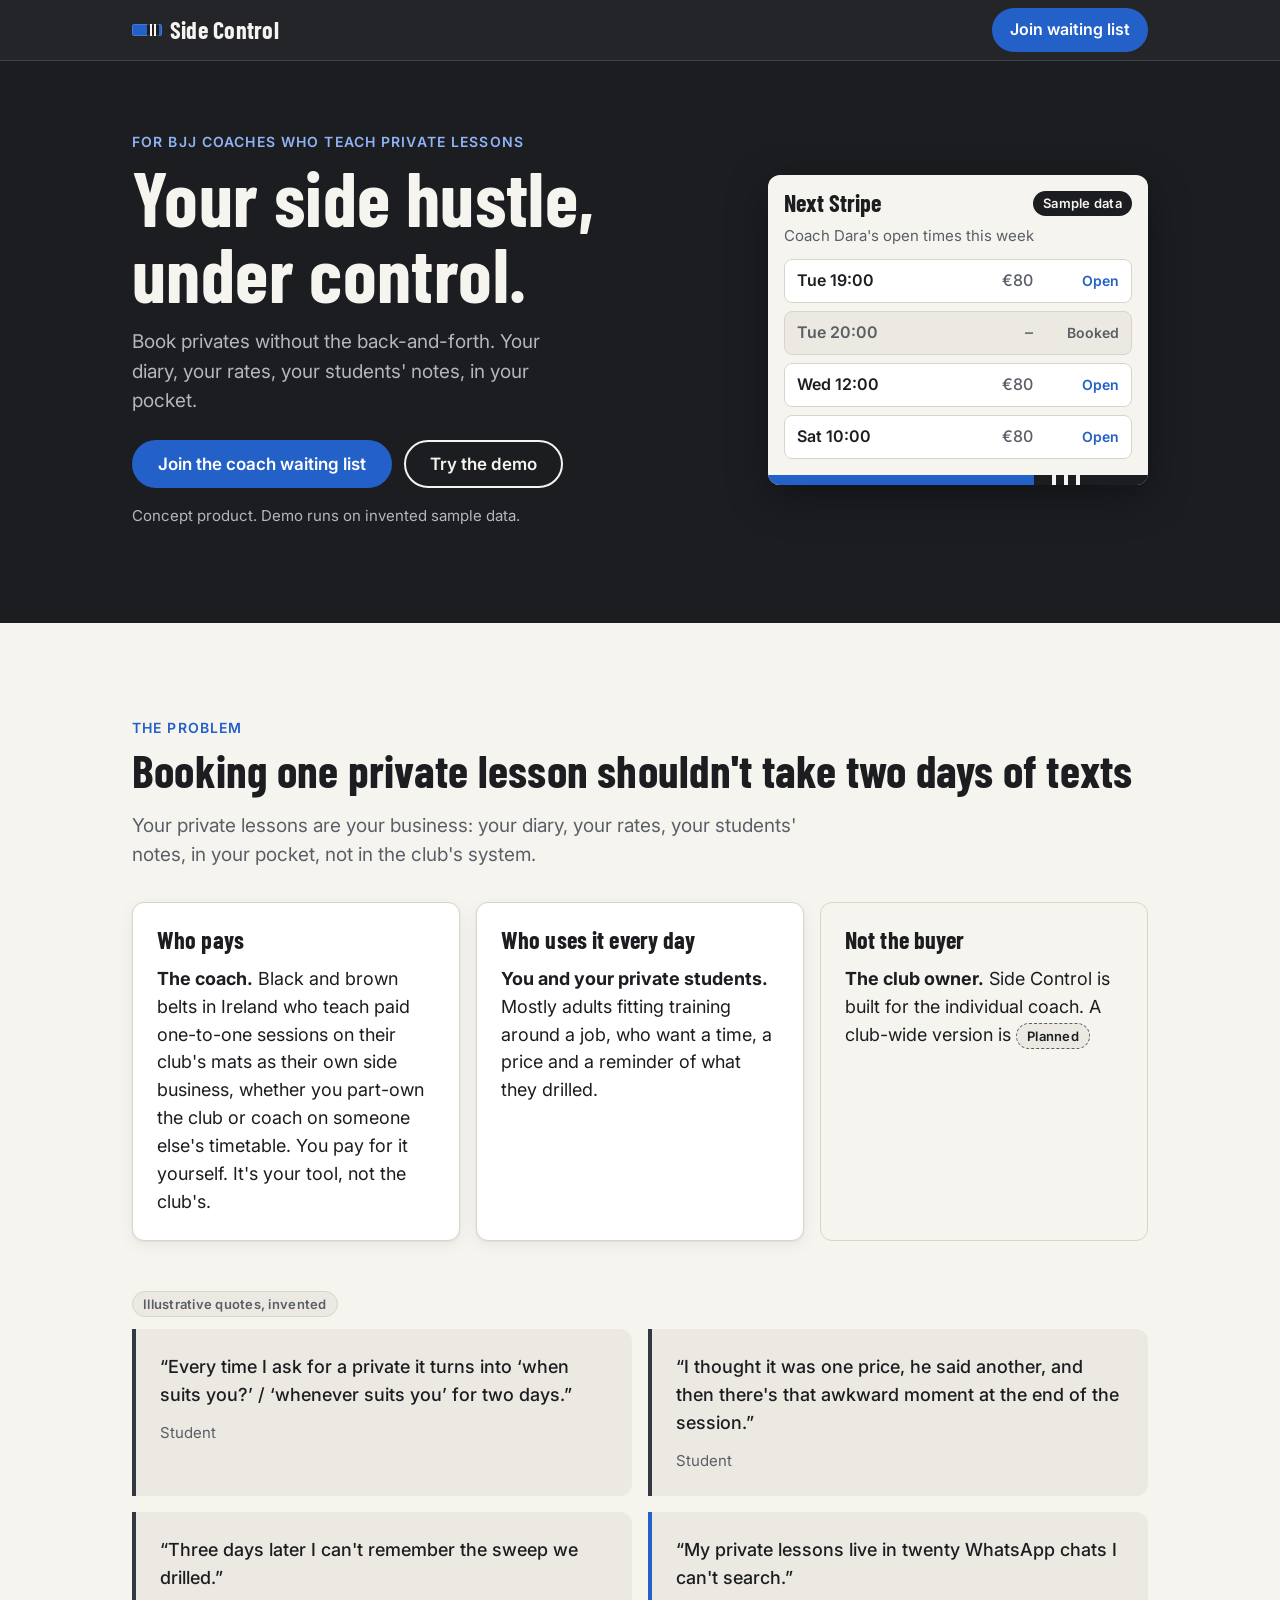
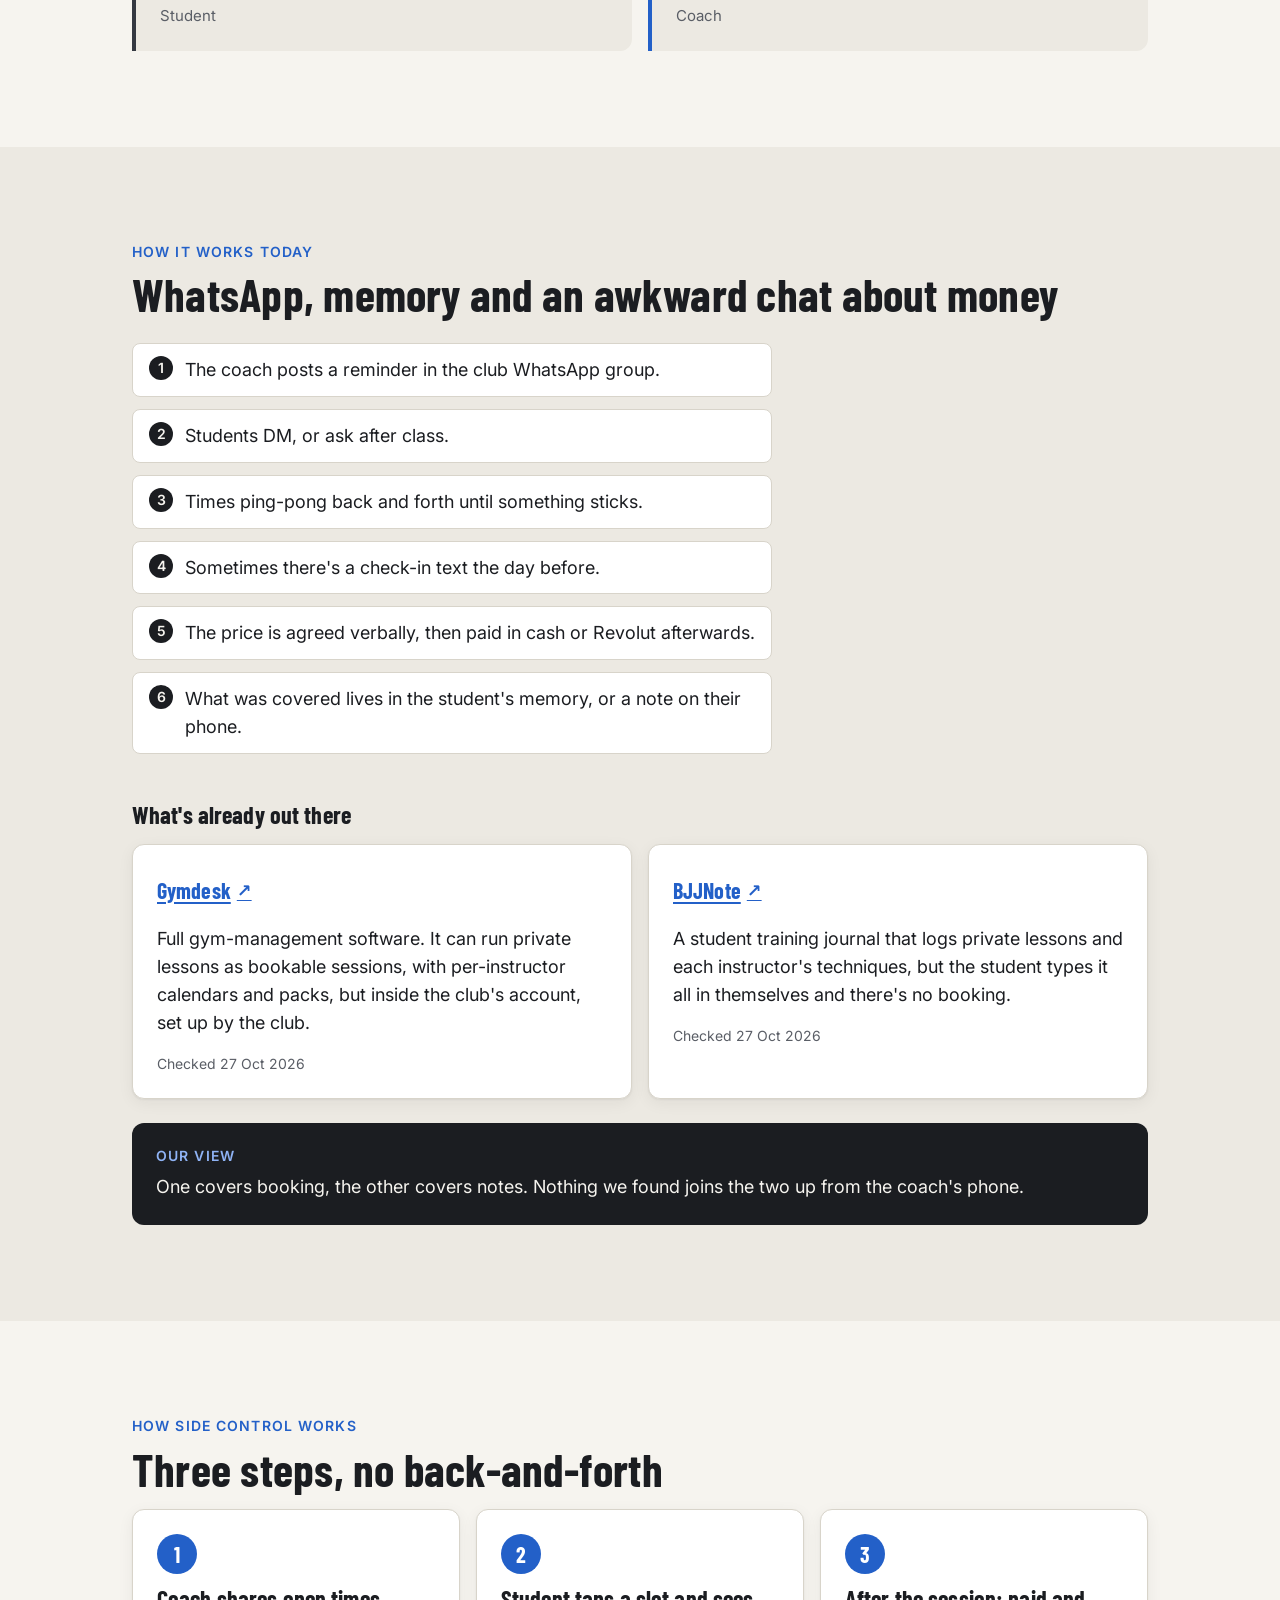
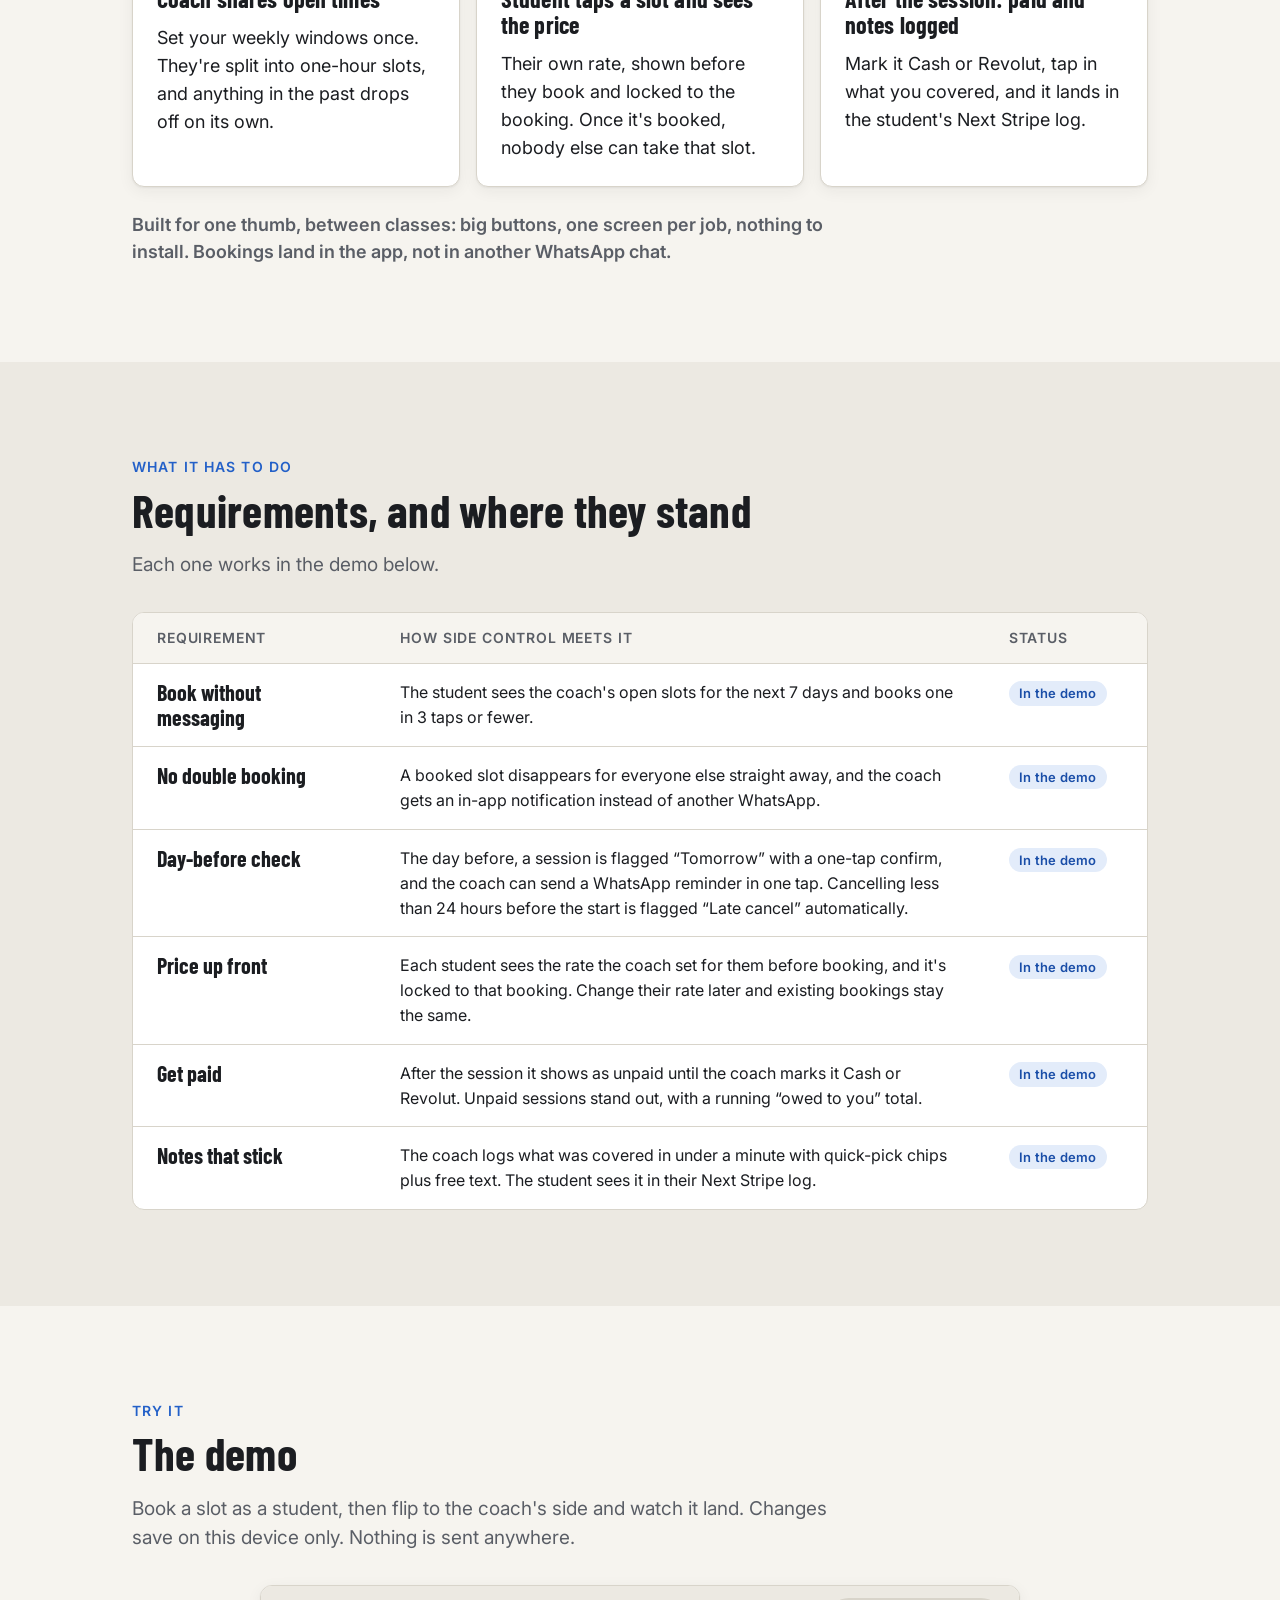
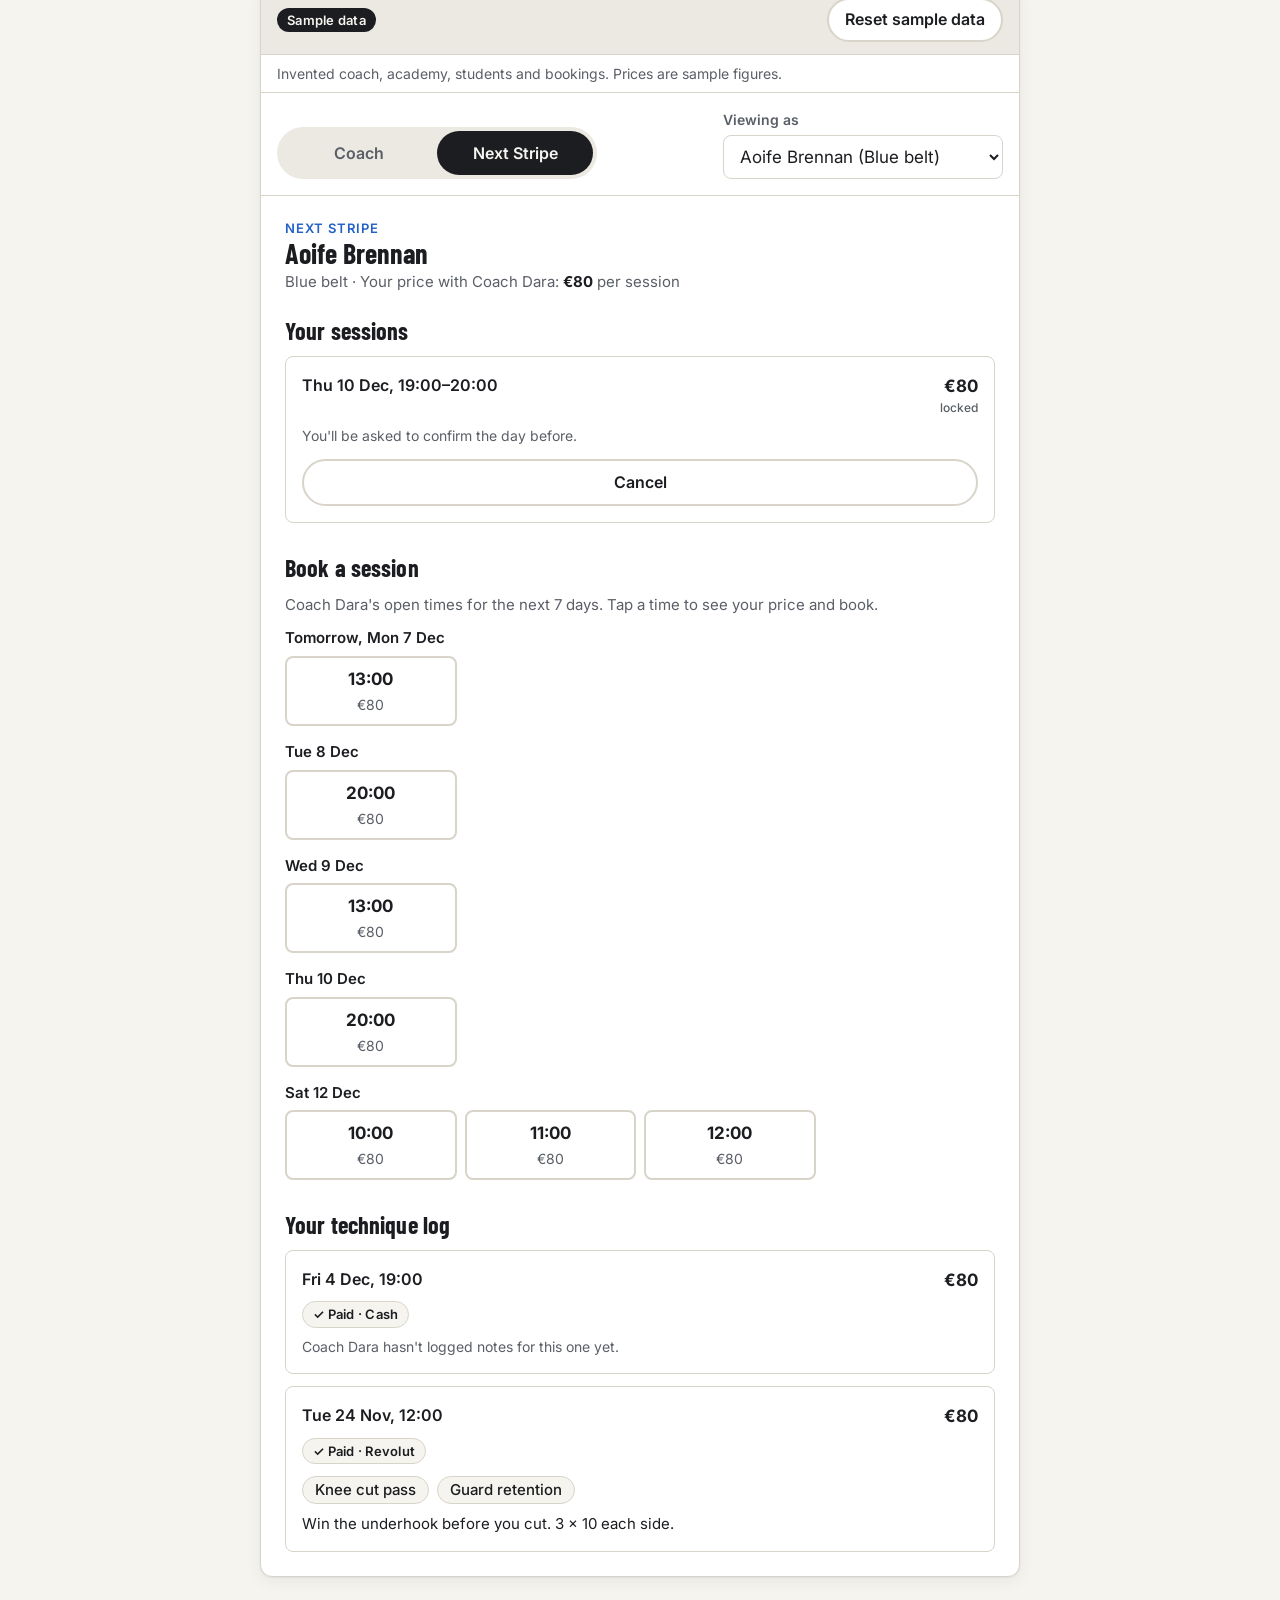
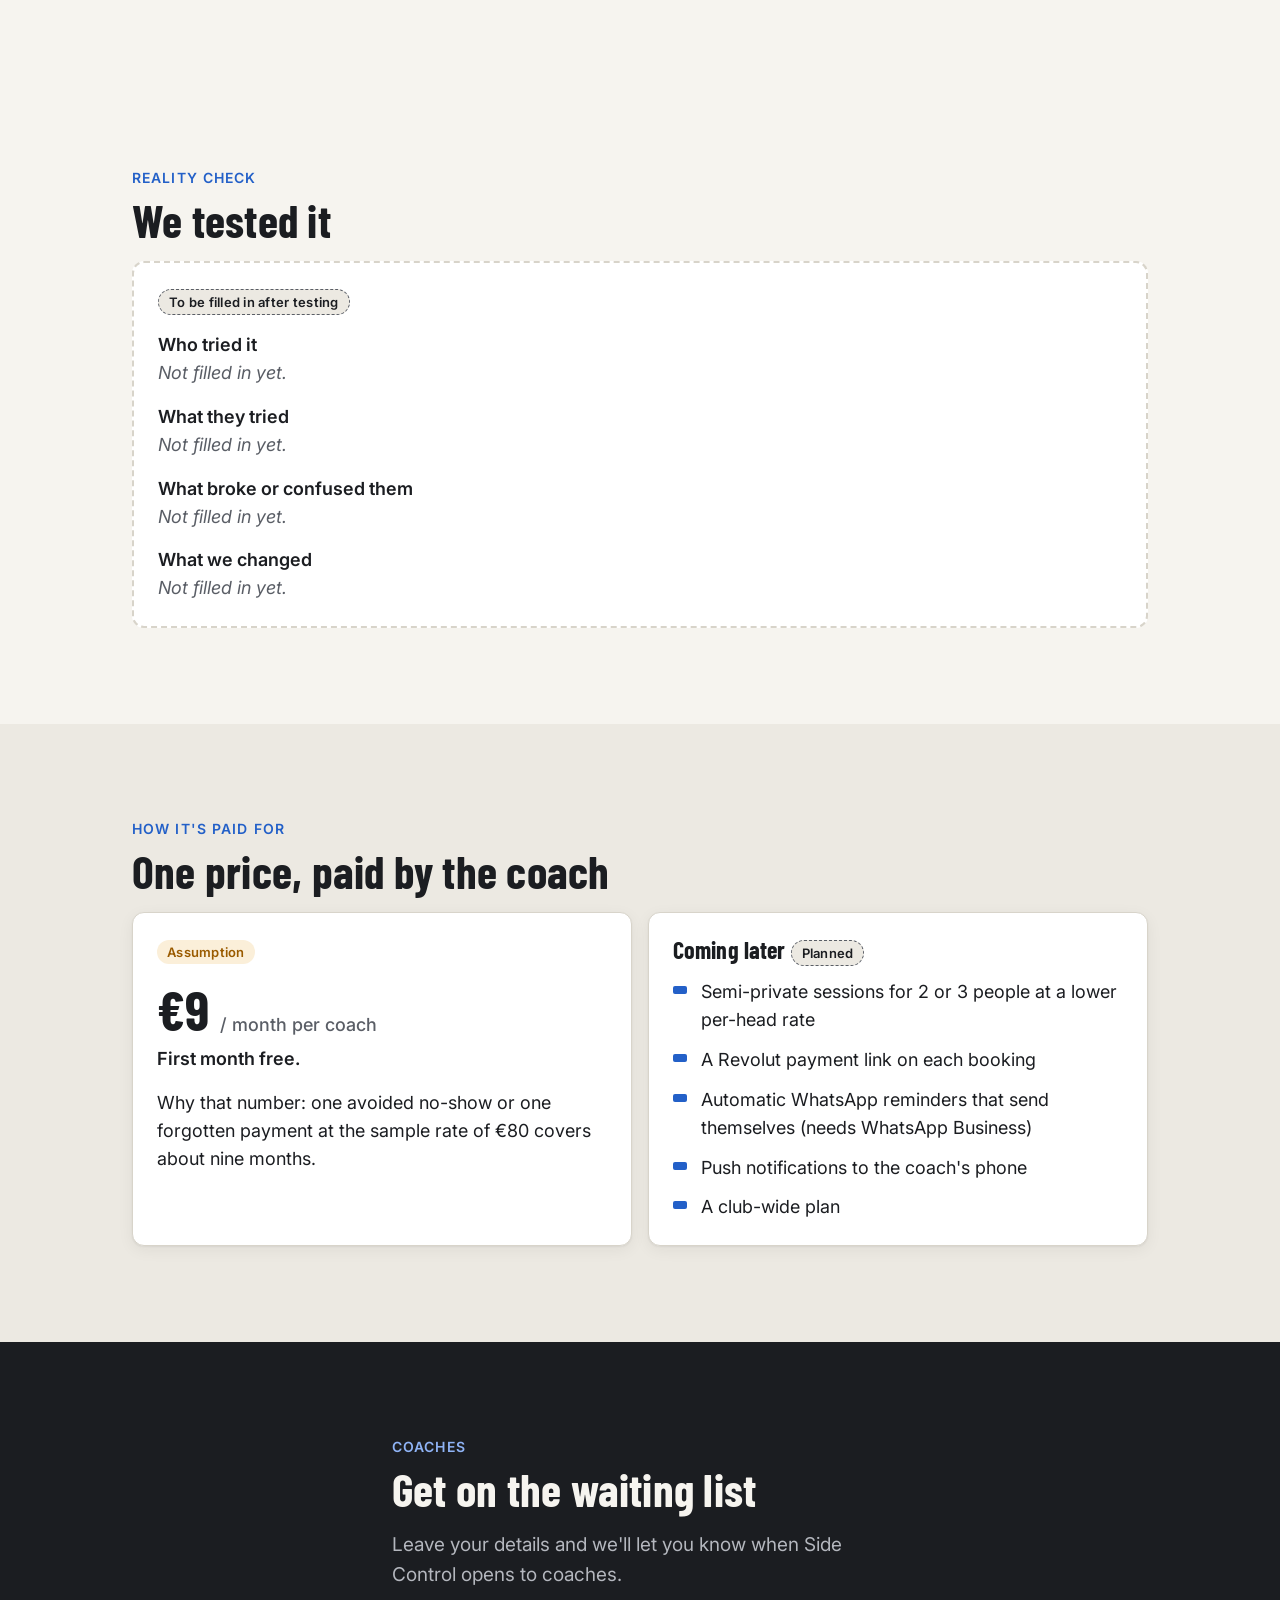
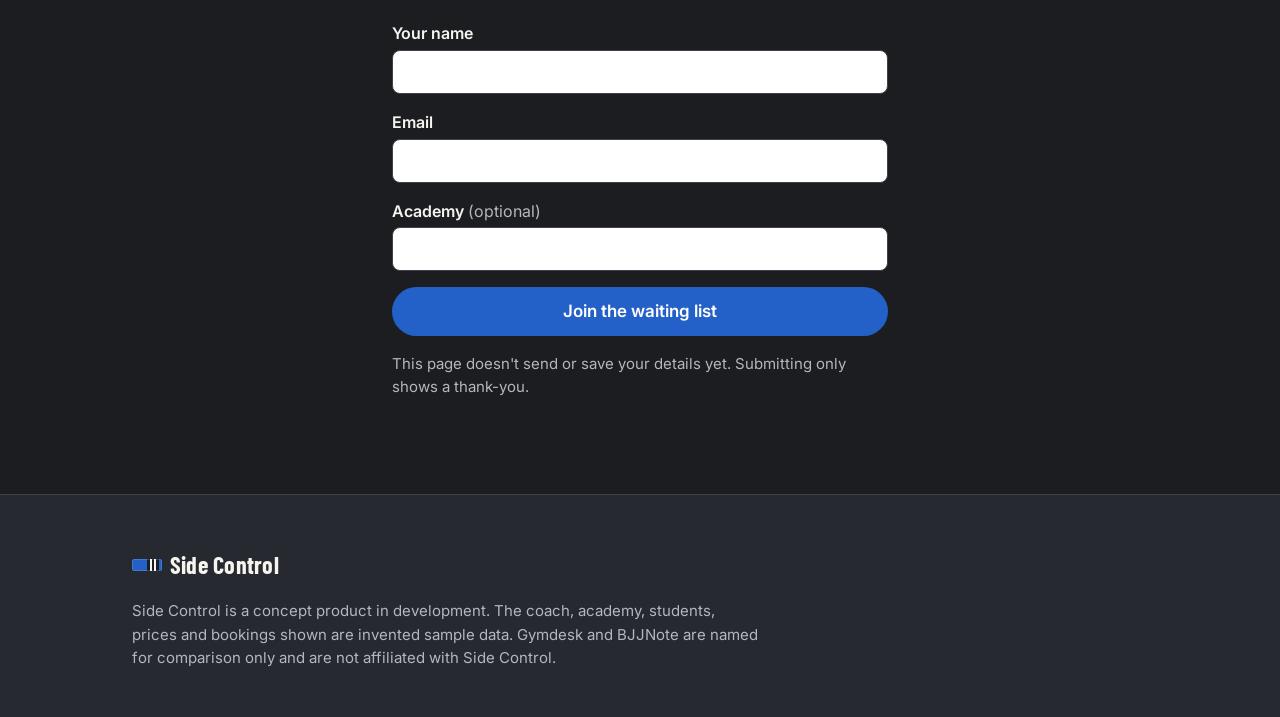
==== index.html @ 0151af1a "Fix demo not showing on phones: cache-busting and error safety net Version strings on CSS and JS lin" ====
<!doctype html>
<html lang="en-IE">
<head>
  <meta charset="utf-8">
  <meta name="viewport" content="width=device-width, initial-scale=1">
  <title>Side Control: book private lessons without the back-and-forth</title>
  <meta name="description" content="Side Control is a concept private-lesson book for BJJ coaches: open times, bookings, rates, payments and technique notes in your pocket. Try the demo on invented sample data.">
  <meta name="theme-color" content="#1b1d21">
  <link rel="preconnect" href="https://fonts.googleapis.com">
  <link rel="preconnect" href="https://fonts.gstatic.com" crossorigin>
  <link href="https://fonts.googleapis.com/css2?family=Barlow+Condensed:wght@600;700&family=Inter:wght@400;500;600;700&display=swap" rel="stylesheet">
  <link rel="stylesheet" href="styles.css?v=4">
  <script>
    /* Safety net (old-style JS on purpose, so it runs on any browser):
       if the demo fails to start, say so inside the demo panel instead of leaving it blank. */
    (function () {
      function show(msg) {
        var el = document.getElementById("demo-app");
        if (!el) return;
        var p = document.createElement("p");
        p.className = "demo__empty demo__error";
        p.textContent = "The demo hit an error: " + msg;
        if (el.getAttribute("data-ready")) { el.insertBefore(p, el.firstChild); } else { el.innerHTML = ""; el.appendChild(p); }
      }
      window.addEventListener("error", function (e) { show(e && e.message ? e.message : "unknown error"); });
      window.addEventListener("load", function () {
        setTimeout(function () {
          var el = document.getElementById("demo-app");
          if (el && !el.getAttribute("data-ready") && !el.querySelector(".demo__error")) {
            show("the demo script didn't start. Try refreshing the page.");
          }
        }, 2500);
      });
    })();
  </script>
</head>
<body>
  <a class="skip-link" href="#main">Skip to content</a>

  <header class="site-header">
    <div class="container site-header__inner">
      <a class="brand" href="#top" aria-label="Side Control, back to top">
        <span class="brand__belt" aria-hidden="true"></span>
        <span class="brand__name">Side Control</span>
      </a>
      <a class="btn btn--small btn--primary" href="#waitlist">Join waiting list</a>
    </div>
  </header>

  <main id="main">
    <!-- 1. Hero -->
    <section class="hero" id="top">
      <div class="container hero__inner">
        <div class="hero__copy">
          <p class="eyebrow eyebrow--on-dark">For BJJ coaches who teach private lessons</p>
          <h1 class="hero__title">Your side hustle, under control.</h1>
          <p class="hero__lead">Book privates without the back-and-forth. Your diary, your rates, your students' notes, in your pocket.</p>
          <div class="hero__actions">
            <a class="btn btn--primary" href="#waitlist">Join the coach waiting list</a>
            <a class="btn btn--ghost" href="#demo">Try the demo</a>
          </div>
          <p class="hero__note">Concept product. Demo runs on invented sample data.</p>
        </div>

        <div class="hero__card" aria-label="Example of the student booking screen, sample data">
          <div class="mini">
            <div class="mini__head">
              <span class="mini__title">Next Stripe</span>
              <span class="tag tag--sample">Sample data</span>
            </div>
            <p class="mini__sub">Coach Dara's open times this week</p>
            <ul class="mini__slots">
              <li class="mini__slot"><span>Tue 19:00</span><span class="mini__price">€80</span><span class="mini__state mini__state--open">Open</span></li>
              <li class="mini__slot mini__slot--taken"><span>Tue 20:00</span><span class="mini__price">–</span><span class="mini__state">Booked</span></li>
              <li class="mini__slot"><span>Wed 12:00</span><span class="mini__price">€80</span><span class="mini__state mini__state--open">Open</span></li>
              <li class="mini__slot"><span>Sat 10:00</span><span class="mini__price">€80</span><span class="mini__state mini__state--open">Open</span></li>
            </ul>
            <div class="mini__belt" aria-hidden="true"><span></span><span></span></div>
          </div>
        </div>
      </div>
    </section>

    <!-- 2. The problem -->
    <section class="section" id="problem" aria-labelledby="problem-title">
      <div class="container">
        <p class="eyebrow">The problem</p>
        <h2 id="problem-title">Booking one private lesson shouldn't take two days of texts</h2>
        <p class="lead">Your private lessons are your business: your diary, your rates, your students' notes, in your pocket, not in the club's system.</p>

        <div class="grid grid--3 who">
          <article class="card">
            <h3 class="card__title">Who pays</h3>
            <p><strong>The coach.</strong> Black and brown belts in Ireland who teach paid one-to-one sessions on their club's mats as their own side business, whether you part-own the club or coach on someone else's timetable. You pay for it yourself. It's your tool, not the club's.</p>
          </article>
          <article class="card">
            <h3 class="card__title">Who uses it every day</h3>
            <p><strong>You and your private students.</strong> Mostly adults fitting training around a job, who want a time, a price and a reminder of what they drilled.</p>
          </article>
          <article class="card card--muted">
            <h3 class="card__title">Not the buyer</h3>
            <p><strong>The club owner.</strong> Side Control is built for the individual coach. A club-wide version is <span class="tag tag--planned">Planned</span></p>
          </article>
        </div>

        <div class="quotes">
          <p class="quotes__label"><span class="tag tag--invented">Illustrative quotes, invented</span></p>
          <div class="grid grid--2">
            <blockquote class="quote">
              <p>“Every time I ask for a private it turns into ‘when suits you?’ / ‘whenever suits you’ for two days.”</p>
              <footer>Student</footer>
            </blockquote>
            <blockquote class="quote">
              <p>“I thought it was one price, he said another, and then there's that awkward moment at the end of the session.”</p>
              <footer>Student</footer>
            </blockquote>
            <blockquote class="quote">
              <p>“Three days later I can't remember the sweep we drilled.”</p>
              <footer>Student</footer>
            </blockquote>
            <blockquote class="quote quote--coach">
              <p>“My private lessons live in twenty WhatsApp chats I can't search.”</p>
              <footer>Coach</footer>
            </blockquote>
          </div>
        </div>
      </div>
    </section>

    <!-- 3. How coaches cope today + alternatives -->
    <section class="section section--alt" id="today" aria-labelledby="today-title">
      <div class="container">
        <p class="eyebrow">How it works today</p>
        <h2 id="today-title">WhatsApp, memory and an awkward chat about money</h2>

        <ol class="steps-today">
          <li>The coach posts a reminder in the club WhatsApp group.</li>
          <li>Students DM, or ask after class.</li>
          <li>Times ping-pong back and forth until something sticks.</li>
          <li>Sometimes there's a check-in text the day before.</li>
          <li>The price is agreed verbally, then paid in cash or Revolut afterwards.</li>
          <li>What was covered lives in the student's memory, or a note on their phone.</li>
        </ol>

        <h3 class="subhead">What's already out there</h3>
        <div class="grid grid--2">
          <article class="card alt">
            <h4 class="alt__name"><a href="https://docs.gymdesk.com/en/help/docs/add-on-sessions" target="_blank" rel="noopener noreferrer">Gymdesk</a></h4>
            <p>Full gym-management software. It can run private lessons as bookable sessions, with per-instructor calendars and packs, but inside the club's account, set up by the club.</p>
            <p class="alt__checked">Checked 27 Oct 2026</p>
          </article>
          <article class="card alt">
            <h4 class="alt__name"><a href="https://apps.apple.com/us/app/bjjnote-bjj-training-journal/id6746068256" target="_blank" rel="noopener noreferrer">BJJNote</a></h4>
            <p>A student training journal that logs private lessons and each instructor's techniques, but the student types it all in themselves and there's no booking.</p>
            <p class="alt__checked">Checked 27 Oct 2026</p>
          </article>
        </div>

        <aside class="callout">
          <p class="callout__label">Our view</p>
          <p>One covers booking, the other covers notes. Nothing we found joins the two up from the coach's phone.</p>
        </aside>
      </div>
    </section>

    <!-- 4. The solution in three steps -->
    <section class="section" id="how" aria-labelledby="how-title">
      <div class="container">
        <p class="eyebrow">How Side Control works</p>
        <h2 id="how-title">Three steps, no back-and-forth</h2>
        <ol class="grid grid--3 how">
          <li class="card how__step">
            <span class="how__num" aria-hidden="true">1</span>
            <h3 class="card__title">Coach shares open times</h3>
            <p>Set your weekly windows once. They're split into one-hour slots, and anything in the past drops off on its own.</p>
          </li>
          <li class="card how__step">
            <span class="how__num" aria-hidden="true">2</span>
            <h3 class="card__title">Student taps a slot and sees the price</h3>
            <p>Their own rate, shown before they book and locked to the booking. Once it's booked, nobody else can take that slot.</p>
          </li>
          <li class="card how__step">
            <span class="how__num" aria-hidden="true">3</span>
            <h3 class="card__title">After the session: paid and notes logged</h3>
            <p>Mark it Cash or Revolut, tap in what you covered, and it lands in the student's Next Stripe log.</p>
          </li>
        </ol>
        <p class="how__note">Built for one thumb, between classes: big buttons, one screen per job, nothing to install. Bookings land in the app, not in another WhatsApp chat.</p>
      </div>
    </section>

    <!-- 5. Requirements table -->
    <section class="section section--alt" id="requirements" aria-labelledby="req-title">
      <div class="container">
        <p class="eyebrow">What it has to do</p>
        <h2 id="req-title">Requirements, and where they stand</h2>
        <p class="lead">Each one works in the demo below.</p>

        <table class="req">
          <thead>
            <tr>
              <th scope="col">Requirement</th>
              <th scope="col">How Side Control meets it</th>
              <th scope="col">Status</th>
            </tr>
          </thead>
          <tbody>
            <tr>
              <th scope="row" data-label="Requirement">Book without messaging</th>
              <td data-label="How">The student sees the coach's open slots for the next 7 days and books one in 3 taps or fewer.</td>
              <td data-label="Status"><span class="tag tag--live">In the demo</span></td>
            </tr>
            <tr>
              <th scope="row" data-label="Requirement">No double booking</th>
              <td data-label="How">A booked slot disappears for everyone else straight away, and the coach gets an in-app notification instead of another WhatsApp.</td>
              <td data-label="Status"><span class="tag tag--live">In the demo</span></td>
            </tr>
            <tr>
              <th scope="row" data-label="Requirement">Day-before check</th>
              <td data-label="How">The day before, a session is flagged “Tomorrow” with a one-tap confirm, and the coach can send a WhatsApp reminder in one tap. Cancelling less than 24 hours before the start is flagged “Late cancel” automatically.</td>
              <td data-label="Status"><span class="tag tag--live">In the demo</span></td>
            </tr>
            <tr>
              <th scope="row" data-label="Requirement">Price up front</th>
              <td data-label="How">Each student sees the rate the coach set for them before booking, and it's locked to that booking. Change their rate later and existing bookings stay the same.</td>
              <td data-label="Status"><span class="tag tag--live">In the demo</span></td>
            </tr>
            <tr>
              <th scope="row" data-label="Requirement">Get paid</th>
              <td data-label="How">After the session it shows as unpaid until the coach marks it Cash or Revolut. Unpaid sessions stand out, with a running “owed to you” total.</td>
              <td data-label="Status"><span class="tag tag--live">In the demo</span></td>
            </tr>
            <tr>
              <th scope="row" data-label="Requirement">Notes that stick</th>
              <td data-label="How">The coach logs what was covered in under a minute with quick-pick chips plus free text. The student sees it in their Next Stripe log.</td>
              <td data-label="Status"><span class="tag tag--live">In the demo</span></td>
            </tr>
          </tbody>
        </table>
      </div>
    </section>

    <!-- 6. The demo -->
    <section class="section section--demo" id="demo" aria-labelledby="demo-title">
      <div class="container">
        <p class="eyebrow">Try it</p>
        <h2 id="demo-title">The demo</h2>
        <p class="lead">Book a slot as a student, then flip to the coach's side and watch it land. Changes save on this device only. Nothing is sent anywhere.</p>

        <div class="demo">
          <div class="demo__bar">
            <span class="tag tag--sample">Sample data</span>
            <button type="button" class="btn btn--small btn--quiet" id="reset-demo">Reset sample data</button>
          </div>
          <p class="demo__disclaimer">Invented coach, academy, students and bookings. Prices are sample figures.</p>

          <div class="demo__controls">
            <div class="toggle" role="group" aria-label="Choose a view">
              <button type="button" class="toggle__btn" data-view="coach" aria-pressed="true">Coach</button>
              <button type="button" class="toggle__btn" data-view="student" aria-pressed="false">Next Stripe</button>
            </div>
            <label class="picker" id="student-picker-wrap" hidden>
              <span class="picker__label">Viewing as</span>
              <select id="student-picker" class="picker__select"></select>
            </label>
          </div>

          <div class="demo__app" id="demo-app" aria-live="polite">
            <p class="demo__empty">Loading the demo…</p>
            <noscript><p class="demo__empty">The demo needs JavaScript switched on.</p></noscript>
          </div>
        </div>
      </div>
    </section>

    <!-- 7. We tested it -->
    <section class="section" id="tested" aria-labelledby="tested-title">
      <div class="container">
        <p class="eyebrow">Reality check</p>
        <h2 id="tested-title">We tested it</h2>
        <div class="placeholder">
          <p class="placeholder__label"><span class="tag tag--planned">To be filled in after testing</span></p>
          <dl class="placeholder__list">
            <div><dt>Who tried it</dt><dd>Not filled in yet.</dd></div>
            <div><dt>What they tried</dt><dd>Not filled in yet.</dd></div>
            <div><dt>What broke or confused them</dt><dd>Not filled in yet.</dd></div>
            <div><dt>What we changed</dt><dd>Not filled in yet.</dd></div>
          </dl>
        </div>
      </div>
    </section>

    <!-- 8. How it's paid for -->
    <section class="section section--alt" id="pricing" aria-labelledby="pricing-title">
      <div class="container">
        <p class="eyebrow">How it's paid for</p>
        <h2 id="pricing-title">One price, paid by the coach</h2>

        <div class="grid grid--2 pricing">
          <article class="card price">
            <p><span class="tag tag--assumption">Assumption</span></p>
            <p class="price__amount">€9 <span>/ month per coach</span></p>
            <p class="price__extra">First month free.</p>
            <p>Why that number: one avoided no-show or one forgotten payment at the sample rate of €80 covers about nine months.</p>
          </article>
          <article class="card">
            <h3 class="card__title">Coming later <span class="tag tag--planned">Planned</span></h3>
            <ul class="ticks">
              <li>Semi-private sessions for 2 or 3 people at a lower per-head rate</li>
              <li>A Revolut payment link on each booking</li>
              <li>Automatic WhatsApp reminders that send themselves (needs WhatsApp Business)</li>
              <li>Push notifications to the coach's phone</li>
              <li>A club-wide plan</li>
            </ul>
          </article>
        </div>
      </div>
    </section>

    <!-- 9. Waiting list -->
    <section class="section section--dark" id="waitlist" aria-labelledby="waitlist-title">
      <div class="container container--narrow">
        <p class="eyebrow eyebrow--on-dark">Coaches</p>
        <h2 id="waitlist-title">Get on the waiting list</h2>
        <p class="lead">Leave your details and we'll let you know when Side Control opens to coaches.</p>

        <form class="form" id="waitlist-form" novalidate>
          <div class="field">
            <label for="wl-name">Your name</label>
            <input id="wl-name" name="name" type="text" autocomplete="name" required>
          </div>
          <div class="field">
            <label for="wl-email">Email</label>
            <input id="wl-email" name="email" type="email" autocomplete="email" inputmode="email" required>
          </div>
          <div class="field">
            <label for="wl-academy">Academy <span class="field__opt">(optional)</span></label>
            <input id="wl-academy" name="academy" type="text" autocomplete="organization">
          </div>
          <p class="form__error" id="wl-error" role="alert" hidden></p>
          <button type="submit" class="btn btn--primary btn--block">Join the waiting list</button>
          <p class="form__note">This page doesn't send or save your details yet. Submitting only shows a thank-you.</p>
        </form>

        <div class="thanks" id="waitlist-thanks" tabindex="-1" hidden>
          <h3>Thanks<span id="thanks-name"></span>.</h3>
          <p>Nothing was sent or saved: the waiting list isn't collecting details yet. When Side Control opens to coaches, sign-up will go live here.</p>
        </div>
      </div>
    </section>
  </main>

  <!-- 10. Footer -->
  <footer class="site-footer">
    <div class="container">
      <p class="brand brand--footer"><span class="brand__belt" aria-hidden="true"></span><span class="brand__name">Side Control</span></p>
      <p>Side Control is a concept product in development. The coach, academy, students, prices and bookings shown are invented sample data. Gymdesk and BJJNote are named for comparison only and are not affiliated with Side Control.</p>    </div>
  </footer>

  <script src="app.js?v=4" defer></script>
</body>
</html>
---- styles.css ----
/* Side Control: phone-first styles (designed at 375px, scales up to laptop) */

:root {
  /* Colour */
  --ink: #1b1d21;          /* charcoal */
  --ink-2: #26292f;
  --ink-3: #343841;
  --paper: #f6f4ef;        /* off-white */
  --paper-2: #ece9e2;
  --white: #ffffff;
  --text: #1b1d21;
  --muted: #5a5e66;
  --on-dark: #f6f4ef;
  --on-dark-muted: #b4b7be;
  --line: #d8d4ca;
  --line-dark: #3d414a;
  --blue: #2360c8;         /* belt blue: the one accent */
  --blue-dark: #1a4ea8;
  --blue-soft: #e3ecfa;
  --blue-on-dark: #8fb3f5;
  --warn: #9a5b00;         /* status text only (late cancel, unpaid) */
  --warn-soft: #fbefd9;

  /* Type */
  --font-head: "Barlow Condensed", "Arial Narrow", system-ui, sans-serif;
  --font-body: "Inter", system-ui, -apple-system, "Segoe UI", Roboto, sans-serif;

  /* Spacing */
  --s1: 4px;
  --s2: 8px;
  --s3: 12px;
  --s4: 16px;
  --s5: 24px;
  --s6: 32px;
  --s7: 48px;
  --s8: 72px;

  --radius: 12px;
  --radius-sm: 8px;
  --tap: 44px;
  --shadow: 0 1px 2px rgba(27, 29, 33, .06), 0 4px 16px rgba(27, 29, 33, .06);
}

/* ---------- Base ---------- */
*, *::before, *::after { box-sizing: border-box; }

html {
  scroll-behavior: smooth;
  scroll-padding-top: 72px; /* clear the sticky header when jumping to #demo etc. */
  -webkit-text-size-adjust: 100%;
}
@media (prefers-reduced-motion: reduce) {
  html { scroll-behavior: auto; }
}

body {
  margin: 0;
  background: var(--paper);
  color: var(--text);
  font-family: var(--font-body);
  font-size: 17px;
  line-height: 1.55;
  overflow-x: hidden;
}

h1, h2, h3, h4 {
  font-family: var(--font-head);
  font-weight: 700;
  line-height: 1.08;
  letter-spacing: .005em;
  margin: 0 0 var(--s4);
}
h2 { font-size: 34px; }
h3 { font-size: 24px; }
h4 { font-size: 22px; }
p { margin: 0 0 var(--s4); }
p:last-child { margin-bottom: 0; }
a { color: var(--blue); text-underline-offset: 3px; }
img, svg { max-width: 100%; display: block; }

:focus-visible {
  outline: 3px solid var(--blue);
  outline-offset: 2px;
  border-radius: 4px;
}

.container {
  width: 100%;
  max-width: 1080px;
  margin: 0 auto;
  padding: 0 var(--s4);
}
.container--narrow { max-width: 560px; }

.skip-link {
  position: absolute;
  left: var(--s4);
  top: -60px;
  background: var(--white);
  color: var(--ink);
  padding: var(--s3) var(--s4);
  border-radius: var(--radius-sm);
  z-index: 100;
}
.skip-link:focus { top: var(--s2); }

/* ---------- Buttons ---------- */
.btn {
  display: inline-flex;
  align-items: center;
  justify-content: center;
  min-height: var(--tap);
  padding: var(--s3) var(--s5);
  border: 2px solid transparent;
  border-radius: 999px;
  font: 600 17px/1.2 var(--font-body);
  text-decoration: none;
  cursor: pointer;
  transition: background-color .15s, border-color .15s, color .15s;
}
.btn--primary { background: var(--blue); color: var(--white); }
.btn--primary:hover { background: var(--blue-dark); }
.btn--ghost { border-color: var(--on-dark); color: var(--on-dark); background: transparent; }
.btn--ghost:hover { background: rgba(246, 244, 239, .1); }
.btn--quiet { background: var(--white); border-color: var(--line); color: var(--text); }
.btn--quiet:hover { border-color: var(--ink); }
.btn--small { padding: var(--s2) var(--s4); font-size: 16px; }
.btn--block { width: 100%; }

/* ---------- Tags (labels like Sample data, Planned) ---------- */
.tag {
  display: inline-block;
  padding: 3px 10px;
  border-radius: 999px;
  font: 600 13px/1.4 var(--font-body);
  letter-spacing: .02em;
  white-space: nowrap;
  vertical-align: middle;
}
.tag--sample     { background: var(--ink); color: var(--paper); }
.tag--invented   { background: var(--paper-2); color: var(--muted); border: 1px solid var(--line); }
.tag--planned    { background: var(--paper-2); color: var(--ink); border: 1px dashed var(--muted); }
.tag--live       { background: var(--blue-soft); color: var(--blue-dark); }
.tag--assumption { background: var(--warn-soft); color: var(--warn); }

/* ---------- Header ---------- */
.site-header {
  position: sticky;
  top: 0;
  z-index: 50;
  background: rgba(27, 29, 33, .96);
  -webkit-backdrop-filter: blur(6px);
  backdrop-filter: blur(6px);
  border-bottom: 1px solid var(--line-dark);
}
.site-header__inner {
  display: flex;
  align-items: center;
  justify-content: space-between;
  gap: var(--s3);
  min-height: 60px;
}

.brand {
  display: inline-flex;
  align-items: center;
  gap: var(--s2);
  min-height: var(--tap);
  color: var(--on-dark);
  text-decoration: none;
  font: 700 24px/1 var(--font-head);
  letter-spacing: .01em;
}
/* A small blue belt with a black bar and two white stripes */
.brand__belt {
  position: relative;
  width: 30px;
  height: 12px;
  border-radius: 2px;
  background:
    linear-gradient(90deg, transparent 0 15px, var(--ink) 15px 27px, transparent 27px),
    var(--blue);
  box-shadow: inset 0 0 0 1px rgba(255, 255, 255, .15);
}
.brand__belt::after {
  content: "";
  position: absolute;
  top: 0; bottom: 0;
  left: 18px;
  width: 6px;
  background: repeating-linear-gradient(90deg, var(--paper) 0 2px, transparent 2px 4px);
}

/* ---------- Hero ---------- */
.hero {
  background: var(--ink);
  color: var(--on-dark);
  padding: var(--s7) 0 var(--s8);
}
.hero__inner { display: grid; gap: var(--s7); }
.hero__title {
  font-size: 50px;
  line-height: 1;
  margin-bottom: var(--s4);
}
.hero__lead {
  font-size: 19px;
  color: var(--on-dark-muted);
  max-width: 34ch;
}
.hero__actions {
  display: flex;
  flex-direction: column;
  gap: var(--s3);
  margin: var(--s5) 0 var(--s4);
}
.hero__note {
  font-size: 15px;
  color: var(--on-dark-muted);
}

/* Small static preview of the student screen */
.mini {
  background: var(--paper);
  color: var(--text);
  border-radius: var(--radius);
  padding: var(--s4);
  box-shadow: 0 12px 40px rgba(0, 0, 0, .35);
  max-width: 380px;
  overflow: hidden;
}
.mini__head {
  display: flex;
  justify-content: space-between;
  align-items: center;
  gap: var(--s2);
}
.mini__title { font: 700 24px/1 var(--font-head); }
.mini__sub { font-size: 15px; color: var(--muted); margin: var(--s2) 0 var(--s3); }
.mini__slots { list-style: none; margin: 0; padding: 0; display: grid; gap: var(--s2); }
.mini__slot {
  display: grid;
  grid-template-columns: 1fr auto 74px;
  align-items: center;
  gap: var(--s3);
  min-height: var(--tap);
  padding: 0 var(--s3);
  background: var(--white);
  border: 1px solid var(--line);
  border-radius: var(--radius-sm);
  font-weight: 600;
  font-size: 16px;
}
.mini__slot--taken { color: var(--muted); background: var(--paper-2); }
.mini__price { color: var(--muted); font-weight: 500; }
.mini__state { text-align: right; font-size: 14px; }
.mini__state--open { color: var(--blue); }
.mini__belt {
  display: flex;
  height: 10px;
  margin: var(--s4) calc(var(--s4) * -1) calc(var(--s4) * -1);
  background: var(--blue);
}
.mini__belt span:first-child { flex: 1; }
.mini__belt span:last-child {
  width: 30%;
  background:
    repeating-linear-gradient(90deg, transparent 0 8px, var(--paper) 8px 12px) 10px 0 / 40px 100% no-repeat,
    var(--ink);
}

/* ---------- Sections ---------- */
.section { padding: var(--s8) 0; }
.section--alt { background: var(--paper-2); }
.section--dark { background: var(--ink); color: var(--on-dark); }
.section--dark .lead { color: var(--on-dark-muted); }

.eyebrow {
  font: 600 14px/1.3 var(--font-body);
  letter-spacing: .08em;
  text-transform: uppercase;
  color: var(--blue);
  margin-bottom: var(--s2);
}
.eyebrow--on-dark { color: var(--blue-on-dark); }

.lead {
  font-size: 19px;
  color: var(--muted);
  max-width: 60ch;
  margin-bottom: var(--s6);
}
.subhead { margin-top: var(--s7); }

.grid { display: grid; gap: var(--s4); }

.card {
  background: var(--white);
  border: 1px solid var(--line);
  border-radius: var(--radius);
  padding: var(--s5);
  box-shadow: var(--shadow);
}
.card--muted { background: var(--paper); box-shadow: none; }
.card__title { font-size: 24px; margin-bottom: var(--s3); }

/* Problem: quotes */
.quotes { margin-top: var(--s7); }
.quotes__label { margin-bottom: var(--s3); }
.quote {
  margin: 0;
  padding: var(--s5);
  background: var(--paper-2);
  border-left: 4px solid var(--ink-3);
  border-radius: 0 var(--radius) var(--radius) 0;
}
.quote p { font-size: 18px; font-weight: 500; margin-bottom: var(--s3); }
.quote footer { font-size: 15px; color: var(--muted); }
.quote--coach { border-left-color: var(--blue); }

/* Today: numbered list */
.steps-today {
  list-style: none;
  counter-reset: today;
  margin: var(--s5) 0 0;
  padding: 0;
  display: grid;
  gap: var(--s3);
  max-width: 640px;
}
.steps-today li {
  counter-increment: today;
  position: relative;
  padding: var(--s3) var(--s4) var(--s3) 52px;
  background: var(--white);
  border: 1px solid var(--line);
  border-radius: var(--radius-sm);
}
.steps-today li::before {
  content: counter(today);
  position: absolute;
  left: var(--s4);
  top: var(--s3);
  width: 24px;
  height: 24px;
  border-radius: 50%;
  background: var(--ink);
  color: var(--paper);
  font: 600 14px/24px var(--font-body);
  text-align: center;
}

.alt__name { margin-bottom: var(--s3); }
.alt__name a { display: inline-flex; align-items: center; min-height: var(--tap); }
.alt__name a::after { content: "↗"; font-size: .8em; margin-left: 6px; }
.alt__checked { font-size: 14px; color: var(--muted); }

.callout {
  margin-top: var(--s5);
  padding: var(--s5);
  background: var(--ink);
  color: var(--on-dark);
  border-radius: var(--radius);
}
.callout__label {
  font: 600 14px/1.3 var(--font-body);
  letter-spacing: .08em;
  text-transform: uppercase;
  color: var(--blue-on-dark);
  margin-bottom: var(--s2);
}
.callout p:last-child { font-size: 18px; }

/* How it works */
.how { list-style: none; margin: 0; padding: 0; }
.how__num {
  display: inline-grid;
  place-items: center;
  width: 40px;
  height: 40px;
  margin-bottom: var(--s3);
  border-radius: 50%;
  background: var(--blue);
  color: var(--white);
  font: 700 22px/1 var(--font-head);
}

.how__note {
  margin-top: var(--s5);
  font-weight: 600;
  color: var(--muted);
  max-width: 60ch;
}

/* Requirements table: stacked cards on phones, real table on wider screens */
.req { width: 100%; border-collapse: collapse; }
.req thead { display: none; }
.req tr {
  display: block;
  background: var(--white);
  border: 1px solid var(--line);
  border-radius: var(--radius);
  padding: var(--s4);
  margin-bottom: var(--s3);
}
.req th[scope="row"], .req td { display: block; text-align: left; padding: 0; }
.req th[scope="row"] { font: 700 22px/1.15 var(--font-head); margin-bottom: var(--s2); }
.req td { font-size: 16px; }
.req td + td { margin-top: var(--s3); }

/* Demo shell */
.section--demo { background: var(--paper); }
.demo {
  background: var(--white);
  border: 1px solid var(--line);
  border-radius: var(--radius);
  box-shadow: var(--shadow);
  overflow: hidden;
}
.demo__bar {
  display: flex;
  justify-content: space-between;
  align-items: center;
  gap: var(--s3);
  padding: var(--s3) var(--s4);
  background: var(--paper-2);
  border-bottom: 1px solid var(--line);
}
.demo__controls {
  display: grid;
  gap: var(--s3);
  padding: var(--s4);
  border-bottom: 1px solid var(--line);
}
.toggle {
  display: grid;
  grid-template-columns: 1fr 1fr;
  padding: 4px;
  background: var(--paper-2);
  border-radius: 999px;
}
.toggle__btn {
  min-height: var(--tap);
  border: 0;
  border-radius: 999px;
  background: transparent;
  color: var(--muted);
  font: 600 16px/1 var(--font-body);
  cursor: pointer;
}
.toggle__btn[aria-pressed="true"] { background: var(--ink); color: var(--paper); }

.picker { display: grid; gap: var(--s1); }
.picker[hidden] { display: none; }
.picker__label { font-size: 14px; font-weight: 600; color: var(--muted); }
.picker__select,
.field input {
  width: 100%;
  min-height: var(--tap);
  padding: var(--s2) var(--s3);
  border: 1px solid var(--line);
  border-radius: var(--radius-sm);
  background: var(--white);
  color: var(--text);
  font: 400 17px/1.3 var(--font-body);
}

.demo__app { padding: var(--s4); min-height: 240px; }
.demo__empty {
  display: grid;
  place-items: center;
  min-height: 200px;
  margin: 0;
  color: var(--muted);
  text-align: center;
}
.demo__error {
  min-height: 0;
  padding: var(--s4);
  background: var(--warn-soft);
  color: var(--warn);
  border-radius: var(--radius-sm);
  font-weight: 600;
  margin-bottom: var(--s3);
}

/* We tested it: placeholder */
.placeholder {
  border: 2px dashed var(--line);
  border-radius: var(--radius);
  padding: var(--s5);
  background: var(--white);
}
.placeholder__label { margin-bottom: var(--s4); }
.placeholder__list { margin: 0; display: grid; gap: var(--s4); }
.placeholder__list dt { font-weight: 600; }
.placeholder__list dd { margin: 0; color: var(--muted); font-style: italic; }

/* Pricing */
.price__amount {
  font: 700 56px/1 var(--font-head);
  margin: var(--s4) 0 var(--s2);
}
.price__amount span { font: 500 18px/1 var(--font-body); color: var(--muted); }
.price__extra { font-weight: 600; }
.ticks { list-style: none; margin: 0; padding: 0; display: grid; gap: var(--s3); }
.ticks li { position: relative; padding-left: 28px; }
.ticks li::before {
  content: "";
  position: absolute;
  left: 0;
  top: .45em;
  width: 14px;
  height: 8px;
  border-radius: 2px;
  background: var(--blue);
}

/* Waiting list form */
.form { display: grid; gap: var(--s4); }
.field { display: grid; gap: var(--s1); }
.field label { font-weight: 600; font-size: 16px; }
.field__opt { font-weight: 400; color: var(--on-dark-muted); }
.field input { border-color: var(--line-dark); }
.field input[aria-invalid="true"] { border-color: #e08a00; box-shadow: 0 0 0 2px rgba(224, 138, 0, .35); }
.form__error { color: #ffc46b; font-weight: 600; margin: 0; }
.form__note { font-size: 15px; color: var(--on-dark-muted); }
.thanks {
  padding: var(--s5);
  background: var(--ink-2);
  border: 1px solid var(--line-dark);
  border-radius: var(--radius);
}
.thanks h3 { font-size: 30px; }
.thanks p { color: var(--on-dark-muted); }

/* Footer */
.site-footer {
  background: var(--ink-2);
  color: var(--on-dark-muted);
  padding: var(--s7) 0;
  font-size: 15px;
  border-top: 1px solid var(--line-dark);
}
.brand--footer { margin-bottom: var(--s3); }
.site-footer p { max-width: 70ch; }
/* ---------- Wider screens ---------- */
@media (min-width: 600px) {
  .hero__actions { flex-direction: row; flex-wrap: wrap; }
  .grid--2 { grid-template-columns: repeat(2, 1fr); }
  .demo__controls { grid-template-columns: minmax(0, 320px) minmax(0, 280px); justify-content: space-between; align-items: end; }
}

@media (min-width: 900px) {
  body { font-size: 18px; }
  h2 { font-size: 46px; }
  .container { padding: 0 var(--s6); }
  .hero { padding: var(--s8) 0 96px; }
  .hero__inner { grid-template-columns: 1.2fr 1fr; align-items: center; }
  .hero__title { font-size: 76px; }
  .hero__card { justify-self: end; width: 100%; max-width: 380px; }
  .grid--3 { grid-template-columns: repeat(3, 1fr); }
  .section { padding: 96px 0; }

  /* Requirements back to a real table */
  .req { background: var(--white); border: 1px solid var(--line); border-radius: var(--radius); overflow: hidden; border-collapse: separate; border-spacing: 0; }
  .req thead { display: table-header-group; }
  .req tr { display: table-row; border: 0; padding: 0; margin: 0; background: none; }
  .req th, .req th[scope="row"], .req td { display: table-cell; padding: var(--s4) var(--s5); vertical-align: top; border-bottom: 1px solid var(--line); }
  .req tbody tr:last-child > * { border-bottom: 0; }
  .req thead th { font: 600 14px/1.3 var(--font-body); text-transform: uppercase; letter-spacing: .06em; color: var(--muted); text-align: left; background: var(--paper); }
  .req th[scope="row"] { width: 24%; margin: 0; font-size: 22px; }
  .req td + td { margin: 0; width: 16%; }
}

/* =========================================================
   Demo app (Next Stripe and Coach views)
   ========================================================= */
.demo { max-width: 760px; margin: 0 auto; }
.demo__disclaimer {
  margin: 0;
  padding: var(--s2) var(--s4);
  font-size: 14px;
  color: var(--muted);
  border-bottom: 1px solid var(--line);
}

.sr-only {
  position: absolute; width: 1px; height: 1px; padding: 0; margin: -1px;
  overflow: hidden; clip: rect(0 0 0 0); white-space: nowrap; border: 0;
}

/* Status tags used inside the demo */
.tag--tomorrow { background: var(--blue); color: var(--white); }
.tag--late     { background: var(--warn-soft); color: var(--warn); border: 1px solid #e8c27e; }
.tag--unpaid   { background: var(--warn-soft); color: var(--warn); border: 1px solid #e8c27e; }
.tag--ok       { background: var(--paper); color: var(--ink); border: 1px solid var(--line); }
.tag--ok::before { content: "✓ "; }
.tag--muted    { background: var(--paper-2); color: var(--muted); }

.btn--danger { background: var(--white); border-color: var(--warn); color: var(--warn); }
.btn--danger:hover { background: var(--warn-soft); }
.btn--wa { background: var(--ink); color: var(--paper); }
.btn--wa:hover { background: var(--ink-3); }

.dm-flash {
  margin: 0 0 var(--s4);
  padding: var(--s3) var(--s4);
  border-radius: var(--radius-sm);
  background: var(--blue-soft);
  color: var(--blue-dark);
  font-weight: 600;
  font-size: 16px;
}
.dm-flash--warn { background: var(--warn-soft); color: var(--warn); }
.dm-flash:focus { outline: 2px solid currentColor; outline-offset: 2px; }
.dm-warn {
  margin: 0 0 var(--s4);
  padding: var(--s3) var(--s4);
  border-radius: var(--radius-sm);
  background: var(--warn-soft);
  color: var(--warn);
  font-size: 15px;
}

/* View header */
.vhead {
  display: flex;
  justify-content: space-between;
  align-items: flex-start;
  gap: var(--s3);
  margin-bottom: var(--s4);
}
.vhead__eyebrow {
  margin: 0;
  font: 600 13px/1.3 var(--font-body);
  letter-spacing: .08em;
  text-transform: uppercase;
  color: var(--blue);
}
.vhead__name { margin: 2px 0; font: 700 28px/1.05 var(--font-head); }
.vhead__meta { margin: 0; font-size: 15px; color: var(--muted); }
.vhead__meta strong { color: var(--text); }

.dm-section { margin-top: var(--s6); }
.dm-section:first-of-type { margin-top: var(--s5); }
.dm-h { font-size: 24px; margin-bottom: var(--s3); }
.dm-sub { font-size: 20px; margin: var(--s5) 0 var(--s3); }
.dm-intro { font-size: 15px; color: var(--muted); margin-bottom: var(--s3); }
.dm-empty {
  padding: var(--s4);
  border: 1px dashed var(--line);
  border-radius: var(--radius-sm);
  color: var(--muted);
  font-size: 16px;
  margin: 0;
}

/* Lists of sessions */
.list { list-style: none; margin: 0; padding: 0; display: grid; gap: var(--s3); }
.item {
  padding: var(--s4);
  background: var(--white);
  border: 1px solid var(--line);
  border-radius: var(--radius-sm);
}
.item--unpaid { border-left: 4px solid var(--warn); background: #fffaf1; }
.item--tomorrow { border-left: 4px solid var(--blue); }
.item--cancelled { background: var(--paper); }
.item--cancelled .item__when { text-decoration: line-through; color: var(--muted); }
.item__top { display: flex; justify-content: space-between; align-items: flex-start; gap: var(--s3); }
.item__when { margin: 0; font-weight: 600; font-size: 16px; }
.item__who { margin: 2px 0 0; font-size: 15px; color: var(--muted); }
.item__price { margin: 0; font-weight: 700; font-size: 17px; text-align: right; white-space: nowrap; }
.item__price span { display: block; font-size: 12px; font-weight: 500; color: var(--muted); }
.item__tags { margin: var(--s2) 0 0; display: flex; flex-wrap: wrap; gap: 6px; }
.item__sub { margin: var(--s2) 0 0; font-size: 14px; color: var(--muted); }
.item__actions { display: flex; flex-wrap: wrap; gap: var(--s2); margin-top: var(--s3); }
.item__actions .btn { flex: 1 1 auto; padding-left: var(--s4); padding-right: var(--s4); font-size: 16px; }

.ask {
  margin-top: var(--s3);
  padding: var(--s3);
  background: var(--paper);
  border-radius: var(--radius-sm);
  font-size: 15px;
}

/* Slot picker */
.slot-day { margin-bottom: var(--s4); }
.slot-day__label { font: 600 15px/1.3 var(--font-body); margin: 0 0 var(--s2); color: var(--ink); }
.slots { display: grid; grid-template-columns: repeat(3, 1fr); gap: var(--s2); }
.slot {
  display: grid;
  gap: 2px;
  min-height: 56px;
  padding: var(--s2);
  border: 2px solid var(--line);
  border-radius: var(--radius-sm);
  background: var(--white);
  color: var(--text);
  font: inherit;
  cursor: pointer;
  text-align: center;
}
.slot:hover { border-color: var(--blue); }
.slot[aria-pressed="true"] { border-color: var(--blue); background: var(--blue-soft); }
.slot__time { font-weight: 700; font-size: 17px; }
.slot__price { font-size: 14px; color: var(--muted); }

.sheet {
  margin-top: var(--s3);
  padding: var(--s4);
  border: 2px solid var(--blue);
  border-radius: var(--radius-sm);
  background: var(--white);
}
.sheet__when { margin: 0; font-weight: 700; font-size: 18px; }
.sheet__meta { margin: 2px 0 var(--s3); font-size: 15px; color: var(--muted); }
.sheet__price { margin: 0; font: 700 32px/1 var(--font-head); }
.sheet__price span { font: 500 14px/1.3 var(--font-body); color: var(--muted); }

/* Technique chips */
.chips { display: flex; flex-wrap: wrap; gap: var(--s2); margin: var(--s3) 0 0; padding: 0; list-style: none; }
.chips--static .chip { min-height: 0; padding: 4px 12px; cursor: default; }
.chip {
  display: inline-flex;
  align-items: center;
  min-height: var(--tap);
  padding: 6px 14px;
  border: 1px solid var(--line);
  border-radius: 999px;
  background: var(--paper);
  color: var(--text);
  font: 500 15px/1.2 var(--font-body);
  cursor: pointer;
}
.chip[aria-pressed="true"] { background: var(--blue); border-color: var(--blue); color: var(--white); }
.chip[aria-pressed="true"]::before { content: "✓ "; white-space: pre; }
.note-text { margin: var(--s2) 0 0; font-size: 15px; }

/* Coach header, bell and notifications */
.bell {
  position: relative;
  display: inline-grid;
  place-items: center;
  width: 48px;
  height: 48px;
  flex: none;
  border: 1px solid var(--line);
  border-radius: 50%;
  background: var(--white);
  color: var(--ink);
  cursor: pointer;
}
.bell[aria-expanded="true"] { background: var(--ink); color: var(--paper); border-color: var(--ink); }
.bell__badge {
  position: absolute;
  top: -4px;
  right: -4px;
  min-width: 22px;
  height: 22px;
  padding: 0 6px;
  border-radius: 999px;
  background: var(--blue);
  color: var(--white);
  font: 700 13px/18px var(--font-body);
  text-align: center;
  border: 2px solid var(--white);
}
.notif-panel {
  margin-bottom: var(--s4);
  padding: var(--s4);
  background: var(--paper);
  border: 1px solid var(--line);
  border-radius: var(--radius-sm);
}
.notif-panel .dm-h { font-size: 20px; }
.notif { padding: var(--s2) 0; border-top: 1px solid var(--line); font-size: 15px; }
.notif:first-child { border-top: 0; }
.notif__text { margin: 0; font-weight: 500; }
.notif__time { margin: 0; font-size: 13px; color: var(--muted); }
.notif--new .notif__text::before {
  content: "";
  display: inline-block;
  width: 8px;
  height: 8px;
  margin-right: 8px;
  border-radius: 50%;
  background: var(--blue);
  vertical-align: middle;
}

/* Coach stats */
.stats { display: grid; grid-template-columns: 1.3fr 1fr 1fr; gap: var(--s2); margin-bottom: var(--s4); }
.stat {
  padding: var(--s3);
  border-radius: var(--radius-sm);
  background: var(--paper);
  border: 1px solid var(--line);
}
.stat__label { display: block; font-size: 13px; color: var(--muted); line-height: 1.2; }
.stat__value { display: block; font: 700 26px/1.1 var(--font-head); margin-top: 2px; }
.stat--owed { background: var(--warn-soft); border-color: #e8c27e; }
.stat--owed .stat__label, .stat--owed .stat__value { color: var(--warn); }

/* Coach tabs */
.tabs {
  display: grid;
  grid-template-columns: repeat(5, 1fr);
  gap: 4px;
  padding: 4px;
  background: var(--paper-2);
  border-radius: var(--radius-sm);
}
.tab {
  position: relative;
  min-height: var(--tap);
  padding: 4px 2px;
  border: 0;
  border-radius: 6px;
  background: transparent;
  color: var(--muted);
  font: 600 15px/1.1 var(--font-body);
  cursor: pointer;
}
.tab[aria-selected="true"] { background: var(--white); color: var(--ink); box-shadow: var(--shadow); }
.tab__count {
  display: inline-block;
  min-width: 18px;
  margin-left: 2px;
  padding: 0 5px;
  border-radius: 999px;
  background: var(--warn);
  color: var(--white);
  font-size: 11px;
  line-height: 18px;
  vertical-align: 1px;
}

/* WhatsApp buttons */
.wa { margin-top: var(--s3); }
.wa .btn { width: 100%; }
.wa-note { margin: var(--s1) 0 0; font-size: 13px; color: var(--muted); text-align: center; }
.preview { margin-top: var(--s3); font-size: 15px; }
.preview summary { cursor: pointer; min-height: var(--tap); display: flex; align-items: center; font-weight: 600; color: var(--blue); }
.preview pre {
  margin: var(--s2) 0 0;
  padding: var(--s3);
  background: var(--paper);
  border-radius: var(--radius-sm);
  white-space: pre-wrap;
  font: 14px/1.5 var(--font-body);
}

/* Money */
.owed {
  padding: var(--s4);
  border-radius: var(--radius-sm);
  background: var(--warn-soft);
  color: var(--warn);
}
.owed--clear { background: var(--paper); color: var(--ink); }
.owed__label { margin: 0; font-weight: 600; font-size: 15px; }
.owed__value { margin: 2px 0; font: 700 44px/1 var(--font-head); }
.owed p:last-child { font-size: 15px; }

/* Notes editor */
.editor { margin-top: var(--s3); padding: var(--s3); background: var(--paper); border-radius: var(--radius-sm); }
.editor__hint { margin: 0; font-size: 15px; color: var(--muted); }
.editor__label { display: block; margin: var(--s4) 0 var(--s1); font-weight: 600; font-size: 15px; }
.editor__text, .rate-edit input, .addwin select {
  width: 100%;
  min-height: var(--tap);
  padding: var(--s2) var(--s3);
  border: 1px solid var(--line);
  border-radius: var(--radius-sm);
  background: var(--white);
  color: var(--text);
  font: 400 16px/1.4 var(--font-body);
}
.editor__text { resize: vertical; }
.dm-error { margin: var(--s2) 0 0; color: var(--warn); font-weight: 600; font-size: 15px; }

/* Rates */
.rate-row { display: flex; justify-content: space-between; align-items: center; gap: var(--s3); flex-wrap: wrap; }
.rate-edit { display: flex; align-items: center; gap: var(--s2); }
.rate-edit__euro { font-weight: 700; }
.rate-edit input { width: 84px; }
.rate-note {
  padding: var(--s3) var(--s4);
  border-left: 4px solid var(--blue);
  background: var(--blue-soft);
  border-radius: 0 var(--radius-sm) var(--radius-sm) 0;
  font-size: 15px;
}

/* Open times */
.addwin { display: grid; grid-template-columns: 1fr 1fr 1fr; gap: var(--s2); align-items: end; }
.addwin label { display: grid; gap: 2px; font-size: 13px; font-weight: 600; color: var(--muted); }
.addwin .btn { grid-column: 1 / -1; }
.win-row { display: flex; justify-content: space-between; align-items: center; gap: var(--s3); }

@media (max-width: 359px) {
  .stats { grid-template-columns: 1fr 1fr; }
  .stat--owed { grid-column: 1 / -1; }
  .tab { font-size: 13px; }
}
@media (min-width: 600px) {
  .demo__app { padding: var(--s5); }
  .slots { grid-template-columns: repeat(4, 1fr); }
}
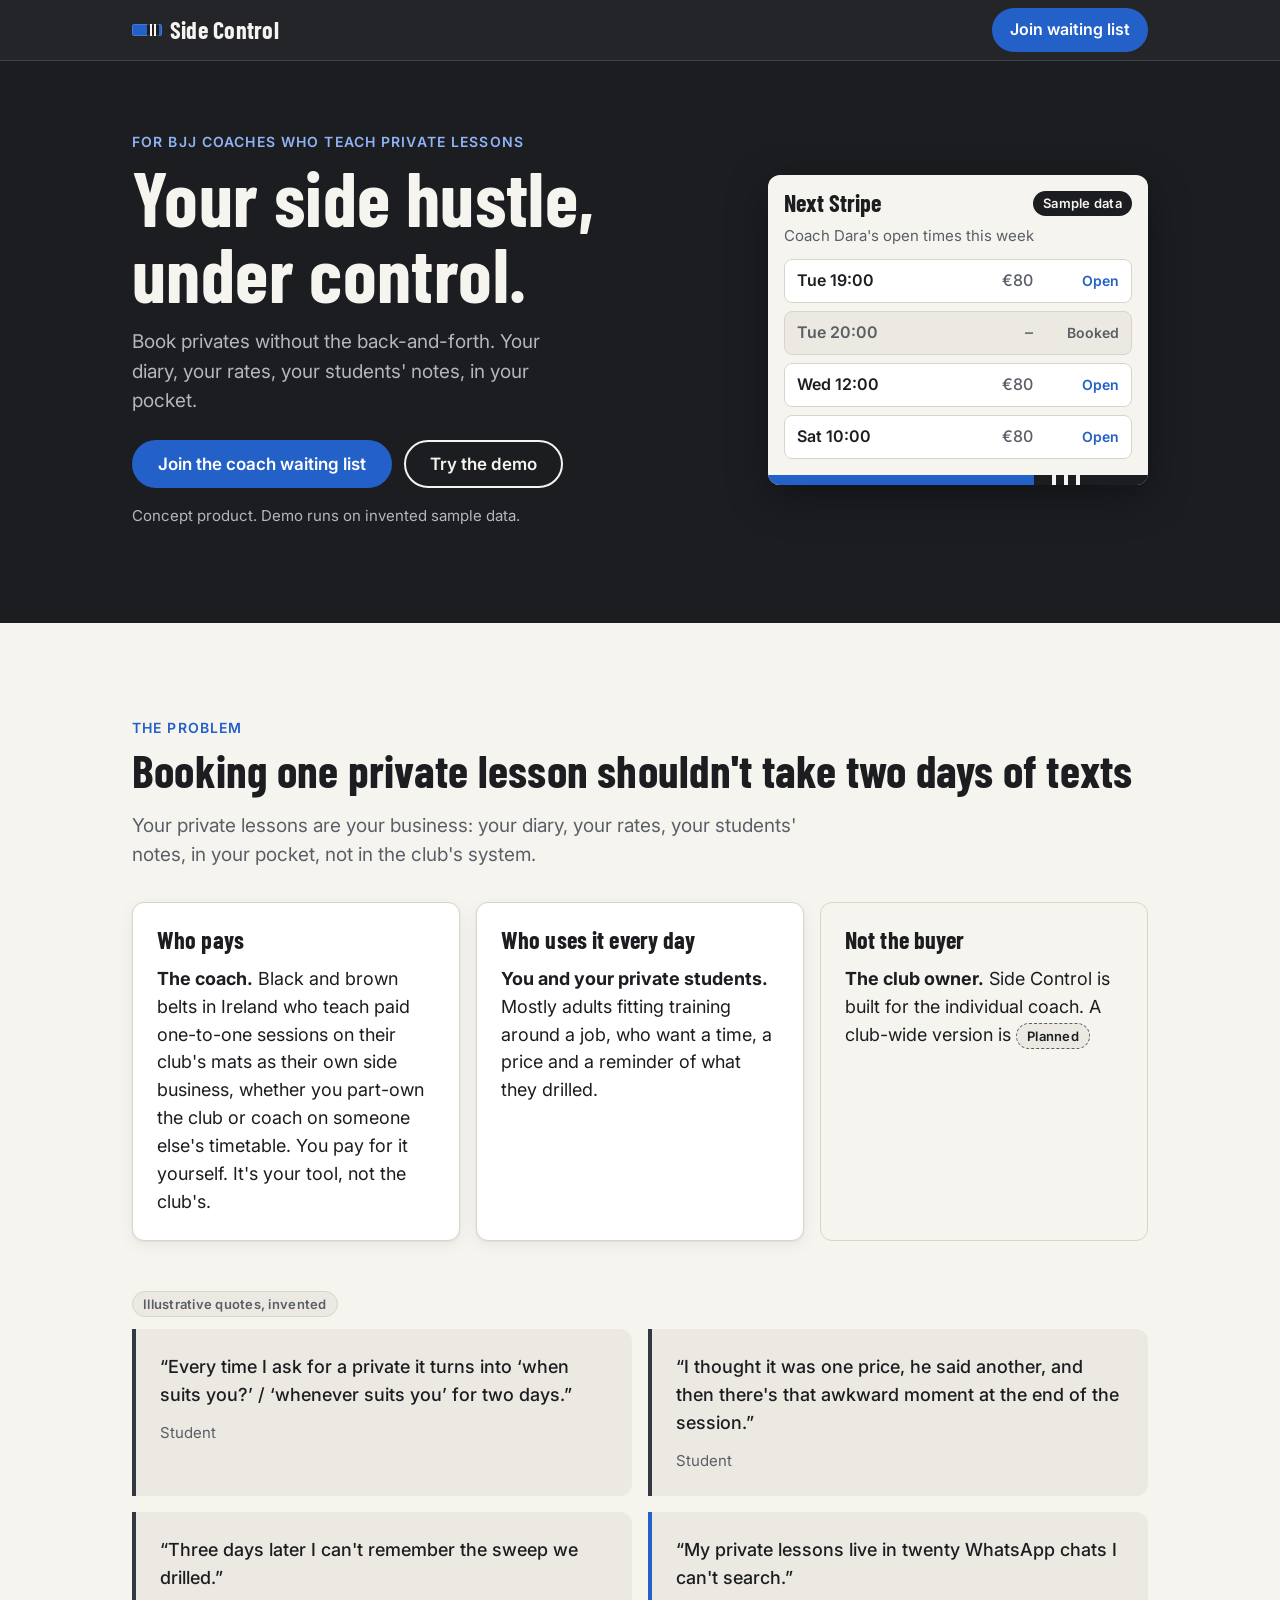
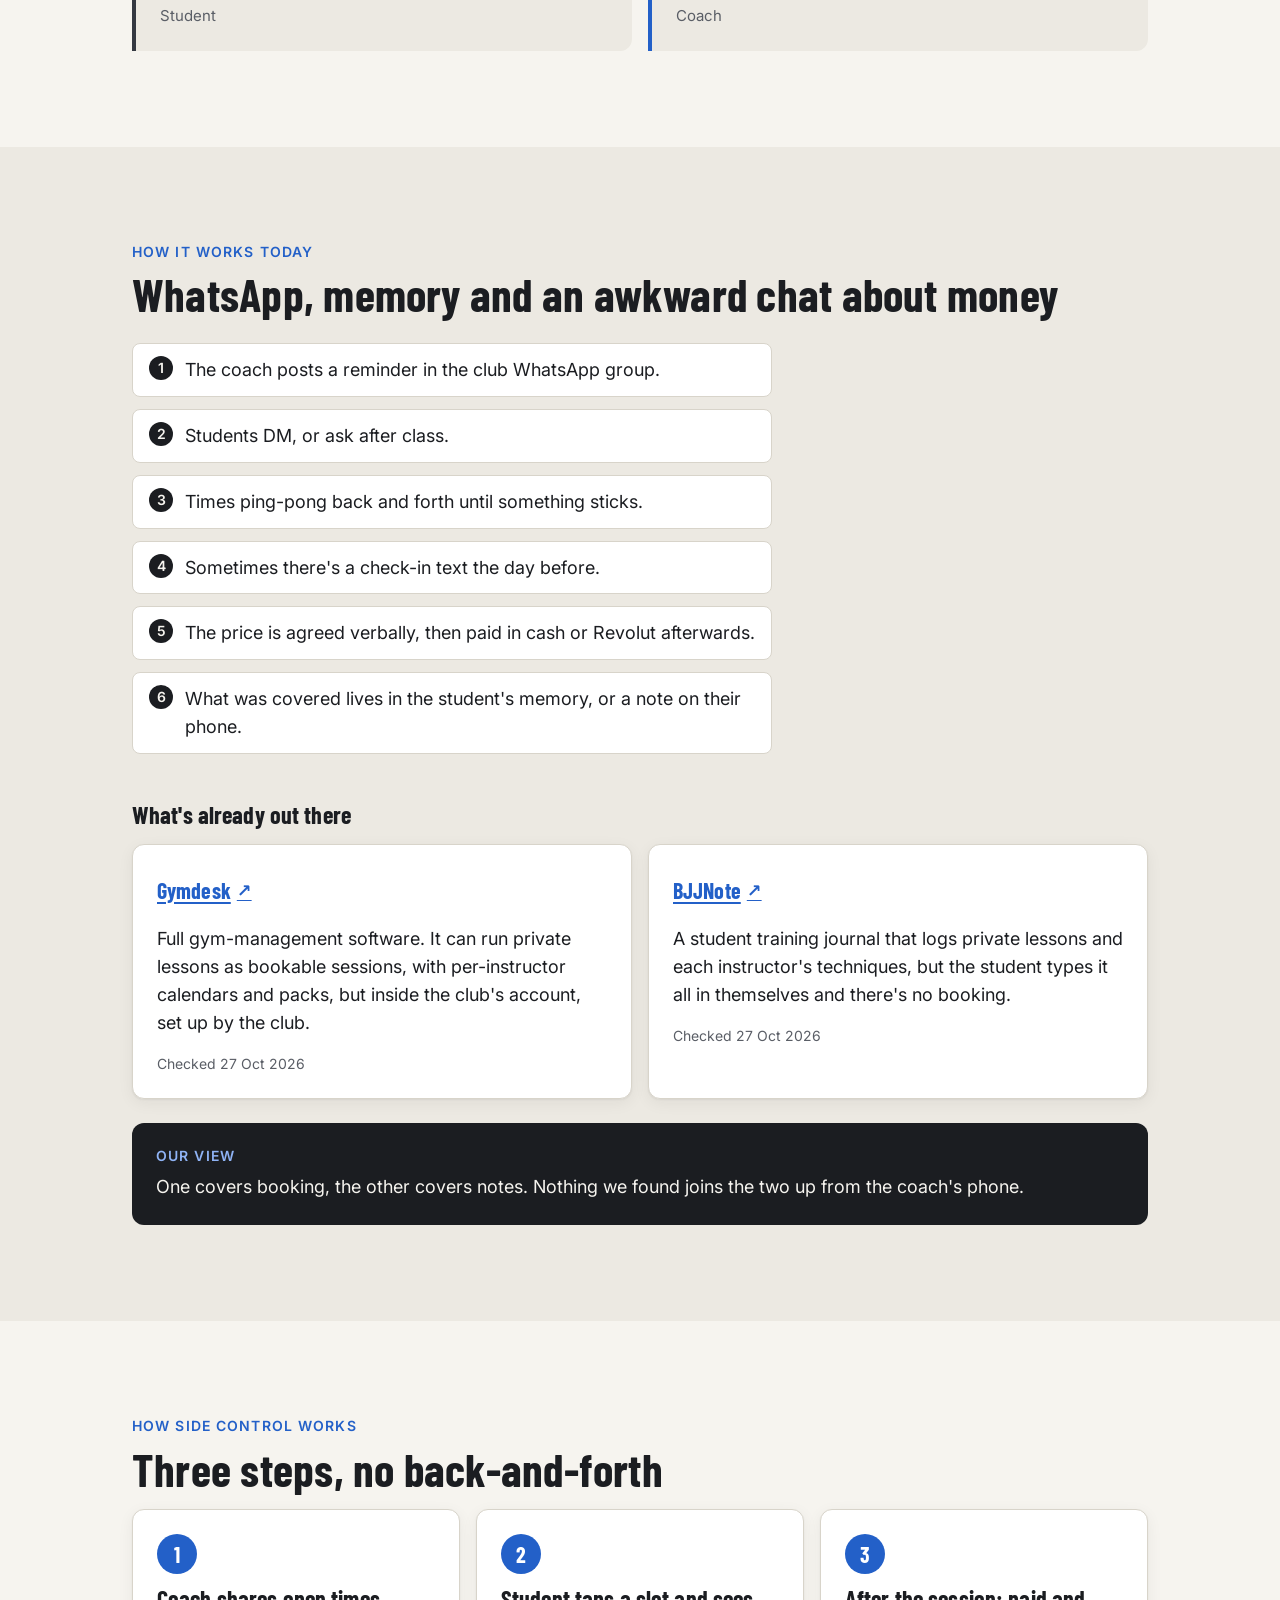
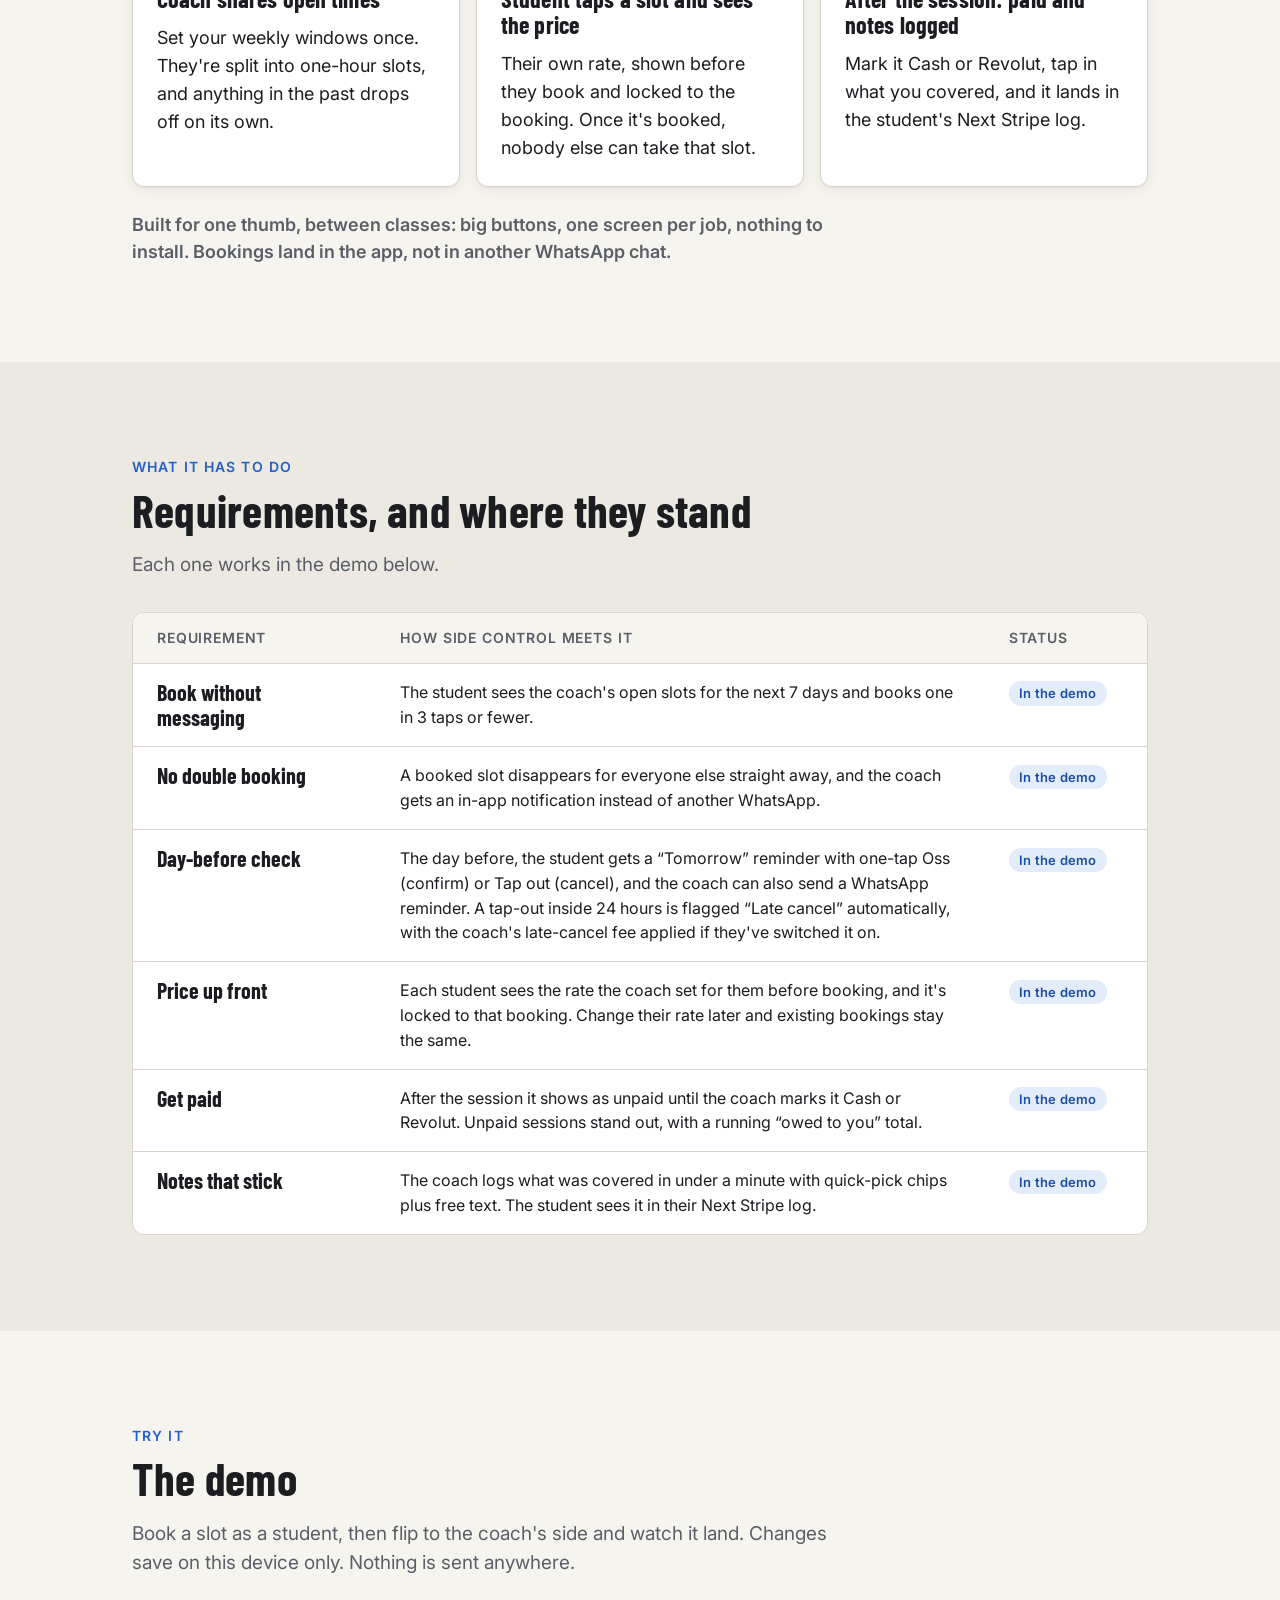
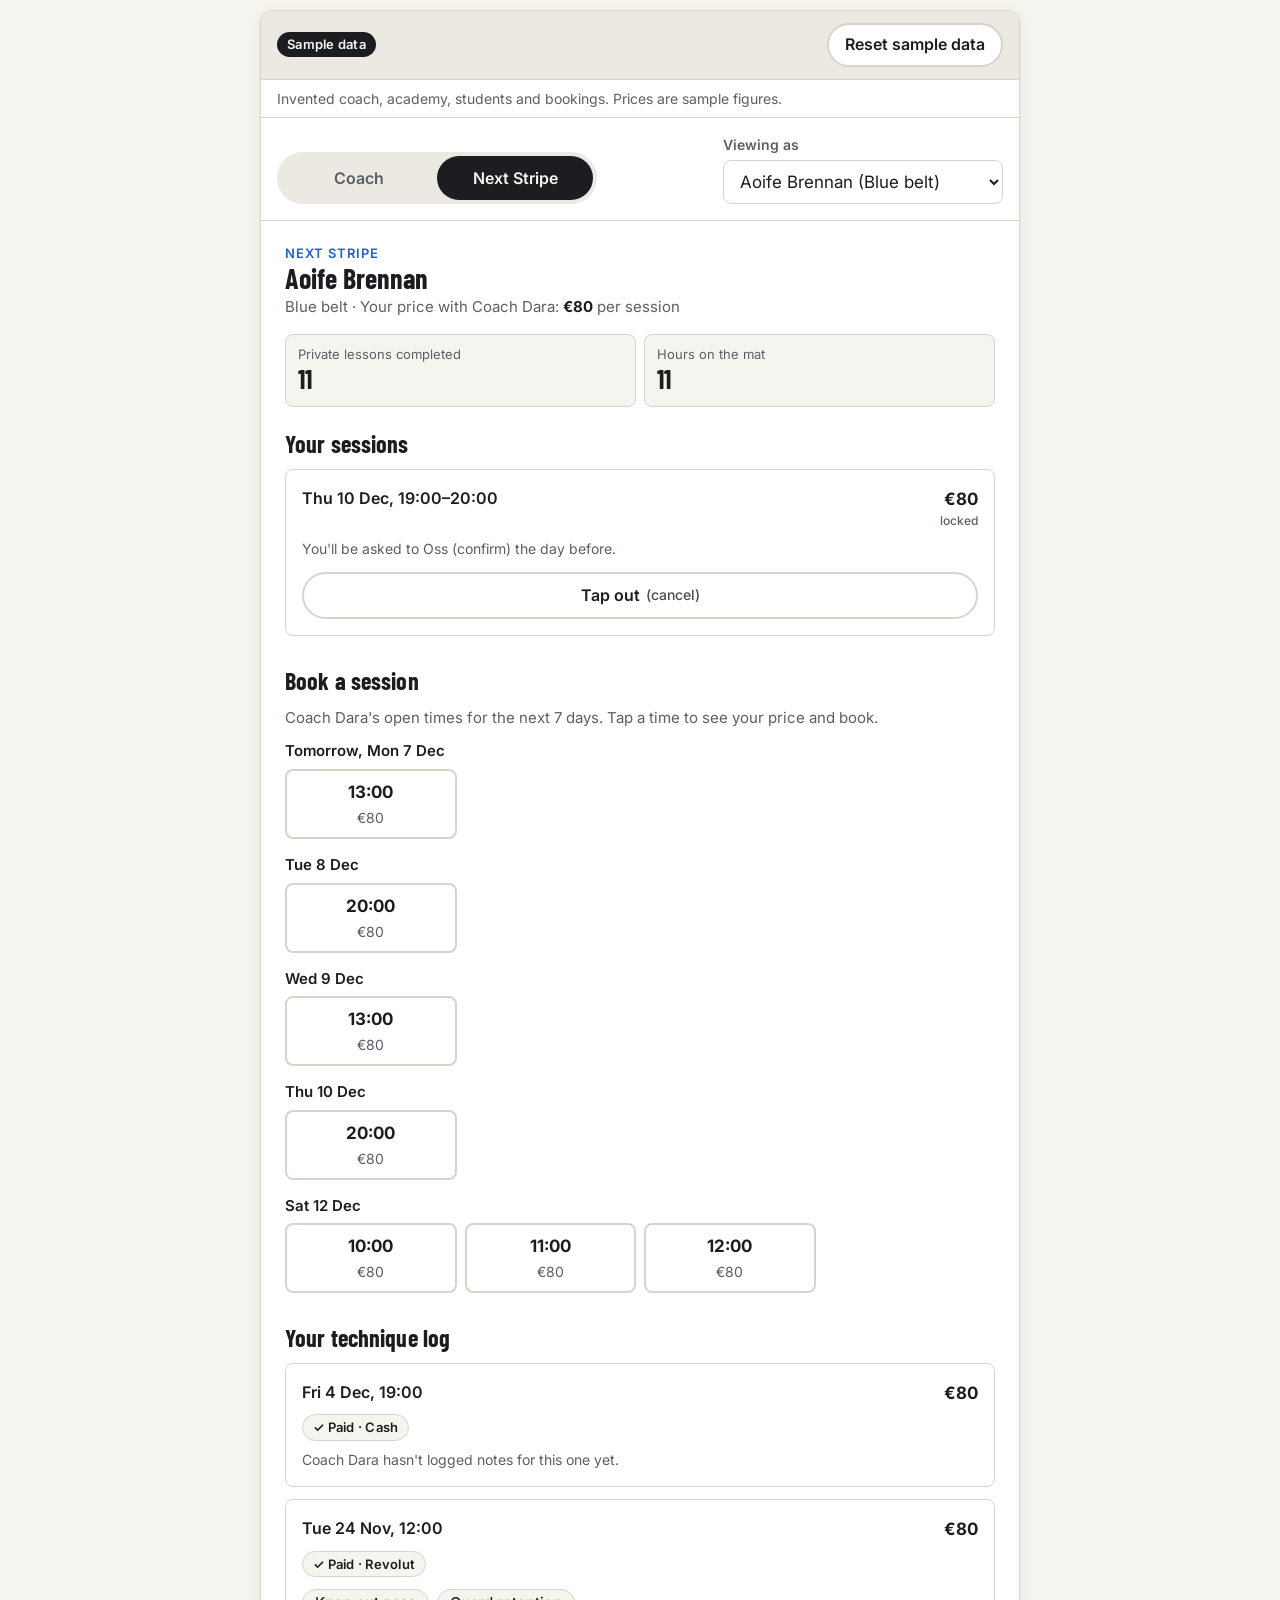
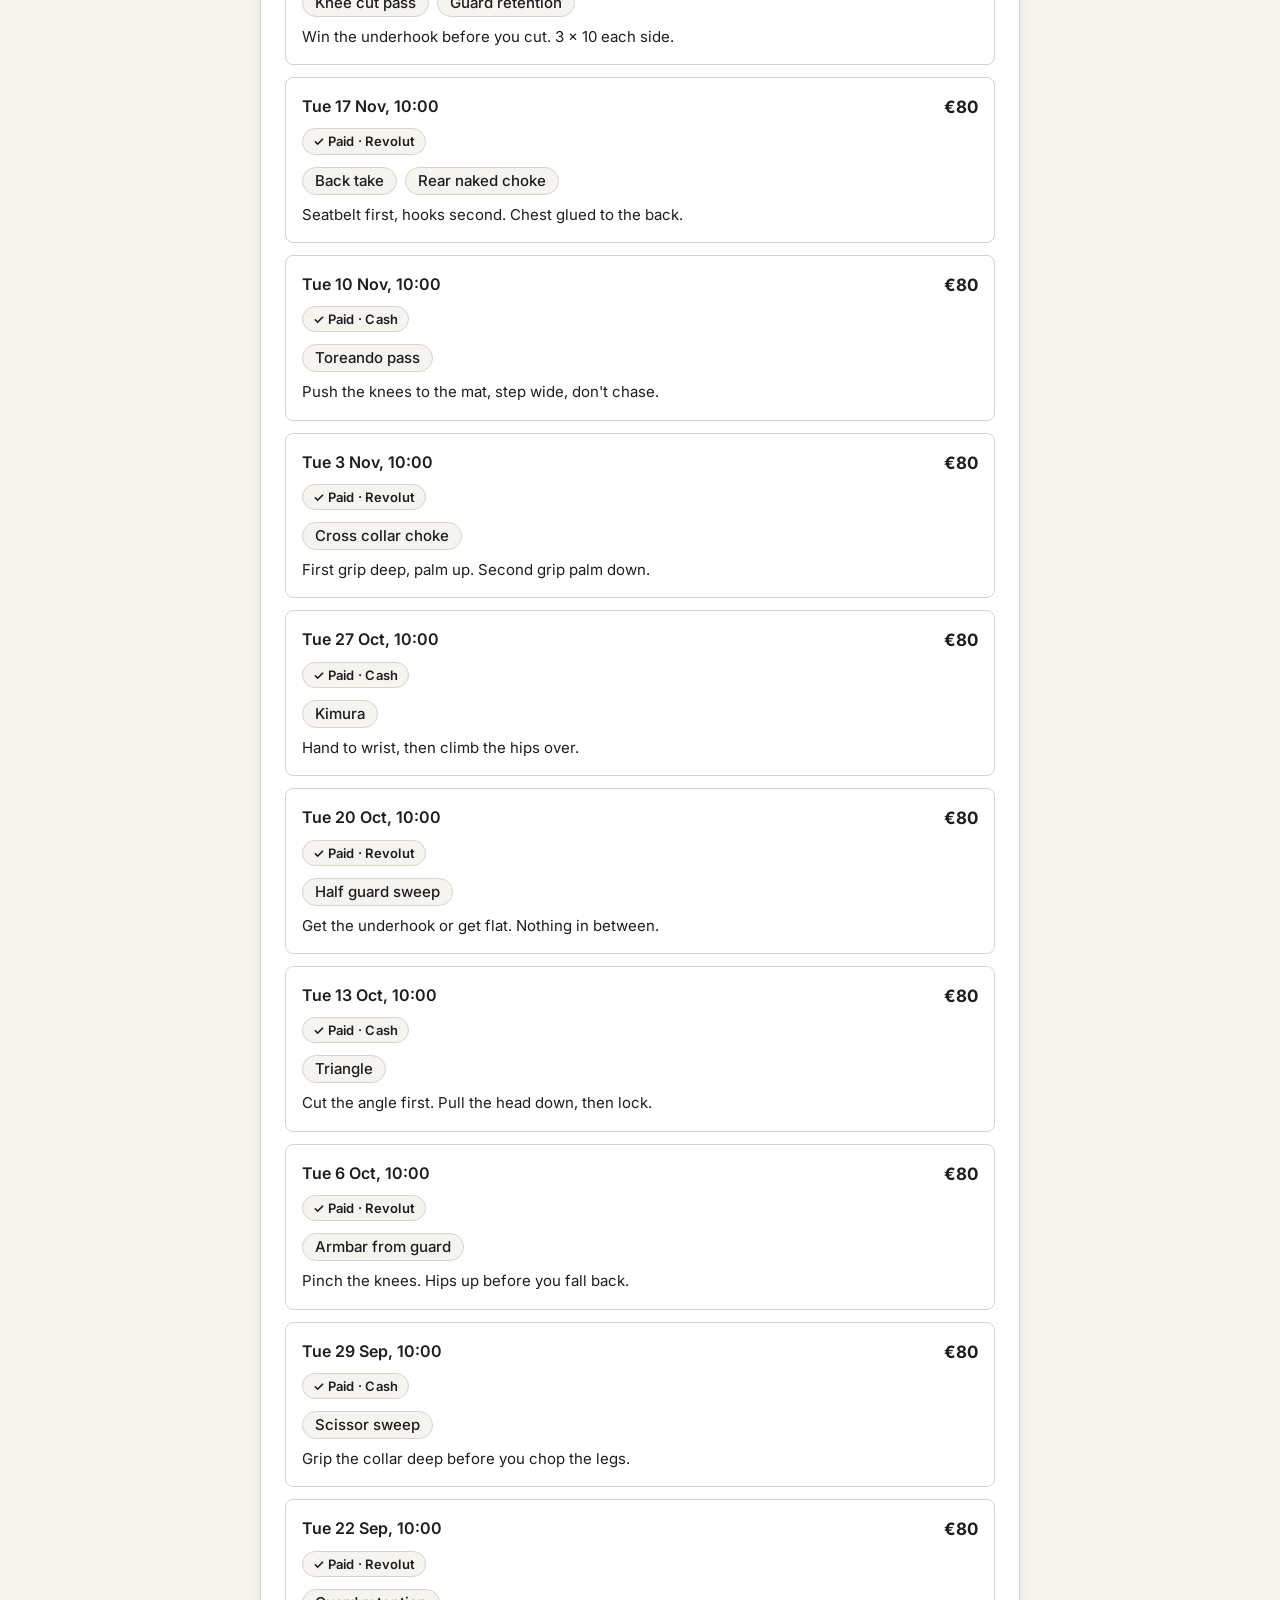
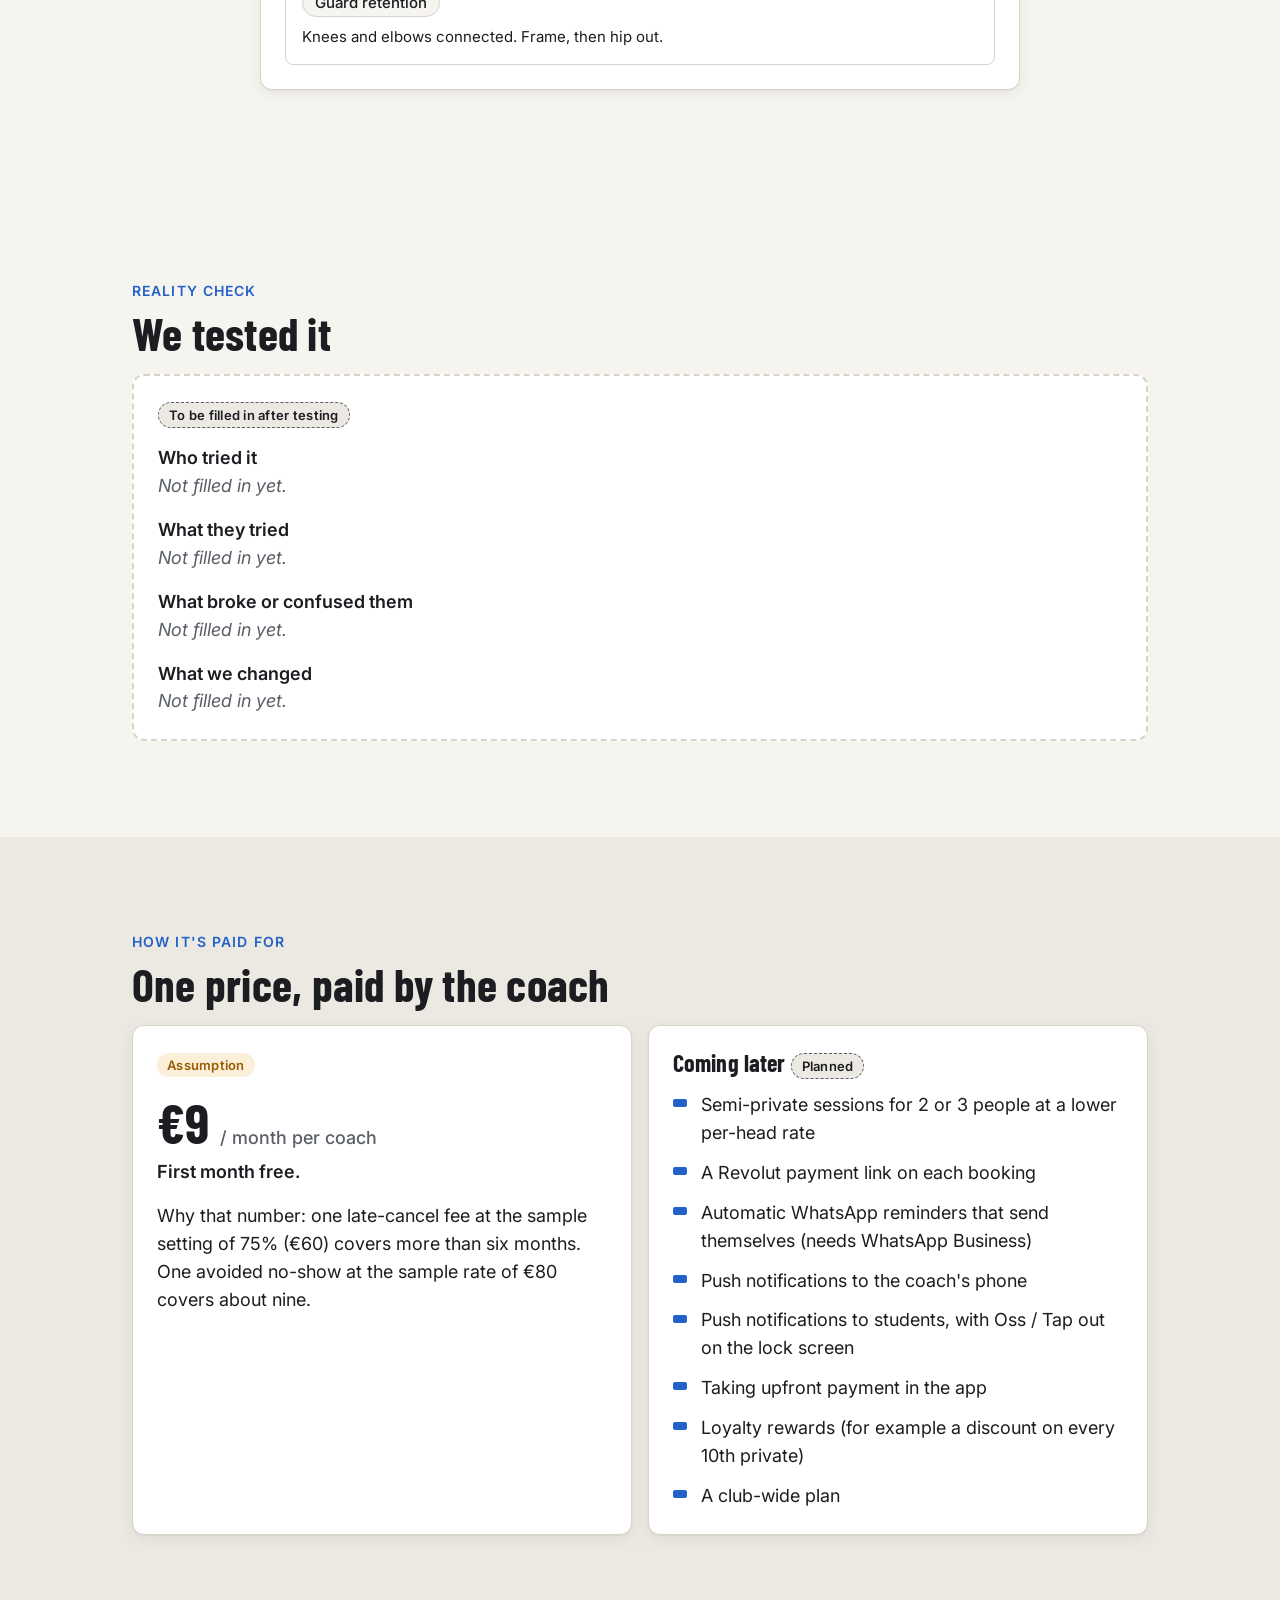
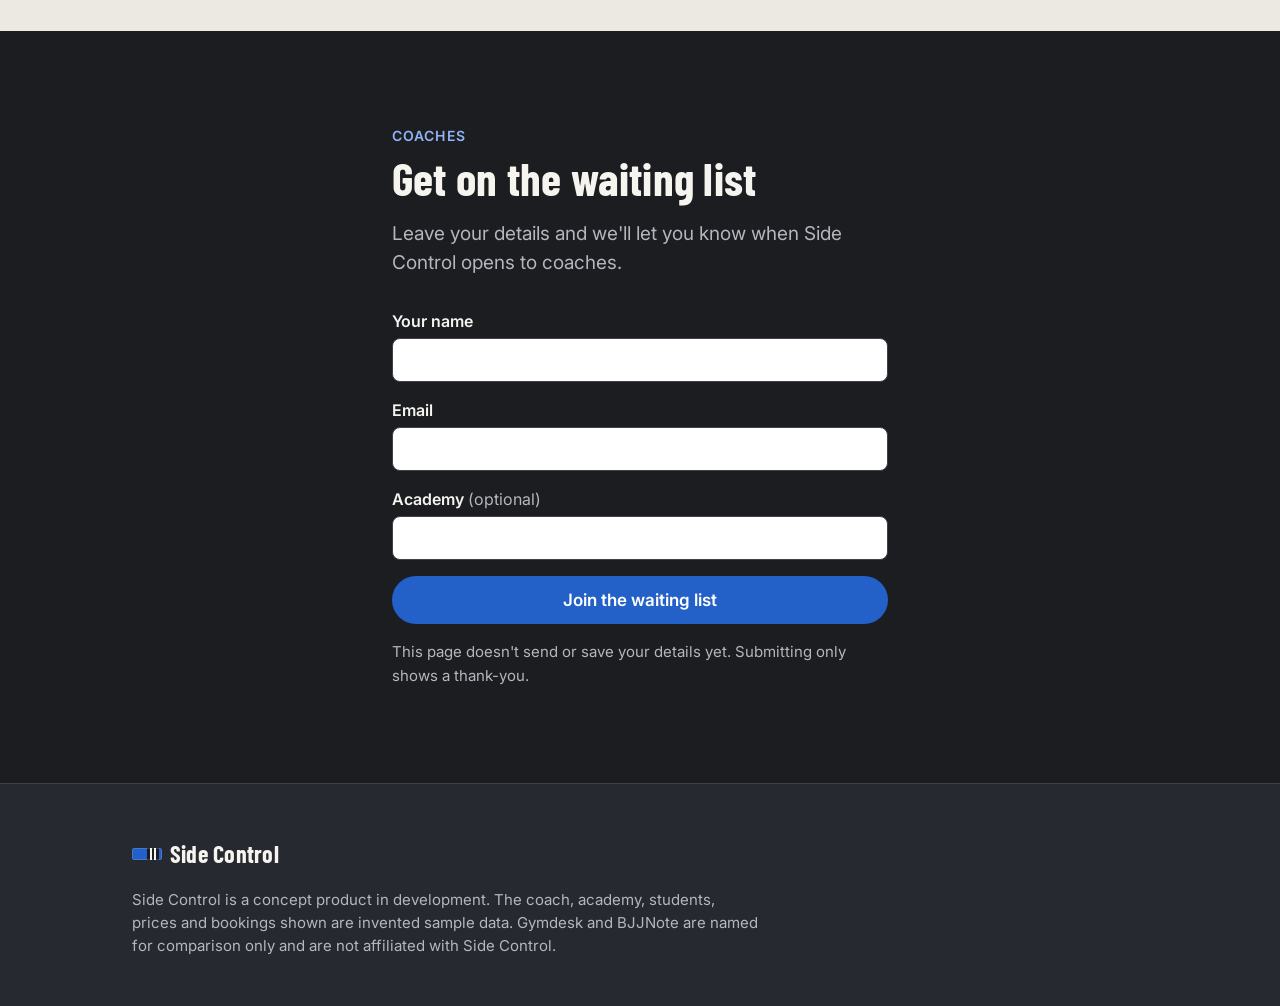
==== commit 084e0468: "Add Oss / Tap out, late-cancel fees, Needs a nudge, settings and student cards Student view: Oss (co" ====
--- a/index.html
+++ b/index.html
@@ -9,7 +9,7 @@
   <link rel="preconnect" href="https://fonts.googleapis.com">
   <link rel="preconnect" href="https://fonts.gstatic.com" crossorigin>
   <link href="https://fonts.googleapis.com/css2?family=Barlow+Condensed:wght@600;700&family=Inter:wght@400;500;600;700&display=swap" rel="stylesheet">
-  <link rel="stylesheet" href="styles.css?v=4">
+  <link rel="stylesheet" href="styles.css?v=5">
   <script>
     /* Safety net (old-style JS on purpose, so it runs on any browser):
        if the demo fails to start, say so inside the demo panel instead of leaving it blank. */
@@ -217,7 +217,7 @@
             </tr>
             <tr>
               <th scope="row" data-label="Requirement">Day-before check</th>
-              <td data-label="How">The day before, a session is flagged “Tomorrow” with a one-tap confirm, and the coach can send a WhatsApp reminder in one tap. Cancelling less than 24 hours before the start is flagged “Late cancel” automatically.</td>
+              <td data-label="How">The day before, the student gets a “Tomorrow” reminder with one-tap Oss (confirm) or Tap out (cancel), and the coach can also send a WhatsApp reminder. A tap-out inside 24 hours is flagged “Late cancel” automatically, with the coach's late-cancel fee applied if they've switched it on.</td>
               <td data-label="Status"><span class="tag tag--live">In the demo</span></td>
             </tr>
             <tr>
@@ -301,7 +301,7 @@
             <p><span class="tag tag--assumption">Assumption</span></p>
             <p class="price__amount">€9 <span>/ month per coach</span></p>
             <p class="price__extra">First month free.</p>
-            <p>Why that number: one avoided no-show or one forgotten payment at the sample rate of €80 covers about nine months.</p>
+            <p>Why that number: one late-cancel fee at the sample setting of 75% (€60) covers more than six months. One avoided no-show at the sample rate of €80 covers about nine.</p>
           </article>
           <article class="card">
             <h3 class="card__title">Coming later <span class="tag tag--planned">Planned</span></h3>
@@ -310,6 +310,9 @@
               <li>A Revolut payment link on each booking</li>
               <li>Automatic WhatsApp reminders that send themselves (needs WhatsApp Business)</li>
               <li>Push notifications to the coach's phone</li>
+              <li>Push notifications to students, with Oss / Tap out on the lock screen</li>
+              <li>Taking upfront payment in the app</li>
+              <li>Loyalty rewards (for example a discount on every 10th private)</li>
               <li>A club-wide plan</li>
             </ul>
           </article>
@@ -357,6 +360,6 @@
       <p>Side Control is a concept product in development. The coach, academy, students, prices and bookings shown are invented sample data. Gymdesk and BJJNote are named for comparison only and are not affiliated with Side Control.</p>    </div>
   </footer>
 
-  <script src="app.js?v=4" defer></script>
+  <script src="app.js?v=5" defer></script>
 </body>
 </html>
--- a/styles.css
+++ b/styles.css
@@ -807,7 +807,7 @@
 /* Coach tabs */
 .tabs {
   display: grid;
-  grid-template-columns: repeat(5, 1fr);
+  grid-template-columns: repeat(3, 1fr); /* 6 tabs: two rows of 3 on a phone */
   gap: 4px;
   padding: 4px;
   background: var(--paper-2);
@@ -910,3 +910,87 @@
   .demo__app { padding: var(--s5); }
   .slots { grid-template-columns: repeat(4, 1fr); }
 }
+
+/* ---------- Late cancels, fees, nudges, settings, student cards ---------- */
+.tag--nudge   { background: var(--warn); color: var(--white); }
+.tag--upfront { background: var(--ink); color: var(--paper); }
+.btn__hint { margin-left: 6px; font-weight: 500; font-size: 14px; opacity: .8; }
+.nudge-line { margin: 0 0 var(--s2); font-size: 14px; font-weight: 600; color: var(--warn); }
+
+/* Student's in-app reminder for tomorrow */
+.remind {
+  margin-top: var(--s4);
+  padding: var(--s4);
+  border-radius: var(--radius-sm);
+  background: var(--ink);
+  color: var(--paper);
+}
+.remind__eyebrow { margin: 0; font-size: 13px; font-weight: 700; letter-spacing: .08em; text-transform: uppercase; color: var(--blue-on-dark); }
+.remind__text { margin: var(--s1) 0 0; font: 700 24px/1.15 var(--font-head); }
+.remind__ok { margin: var(--s2) 0 0; font-size: 15px; }
+.remind .btn--quiet { background: transparent; color: var(--paper); border-color: var(--on-dark-muted); }
+.remind .ask { color: var(--text); }
+.remind .ask .btn--quiet { background: var(--white); color: var(--text); border-color: var(--line); }
+.remind__note { margin: var(--s3) 0 0; font-size: 13px; color: var(--on-dark-muted); }
+.remind__note .tag { vertical-align: 1px; }
+
+/* Stats rows */
+.stats--two { grid-template-columns: 1fr 1fr; margin-top: var(--s4); margin-bottom: 0; }
+.stats--card { grid-template-columns: 1fr 1fr; margin: var(--s3) 0 0; }
+
+/* Students tab */
+.namebtn {
+  display: inline-flex;
+  align-items: center;
+  gap: 6px;
+  min-height: var(--tap);
+  padding: 0;
+  border: 0;
+  background: none;
+  color: var(--blue);
+  font: 600 16px/1.2 var(--font-body);
+  text-align: left;
+  cursor: pointer;
+}
+.namebtn span { font-size: 13px; }
+.scard { margin-top: var(--s3); padding: var(--s3); background: var(--paper); border-radius: var(--radius-sm); }
+.scard__flag { margin: 0; font-size: 14px; color: var(--warn); }
+
+/* Settings */
+.set-group { margin: 0 0 var(--s4); padding: 0; border: 0; }
+.set-group legend, .set-field label { display: block; margin-bottom: var(--s2); font-weight: 600; font-size: 15px; }
+.opts { display: grid; gap: var(--s2); }
+.opt {
+  display: flex;
+  align-items: center;
+  gap: var(--s3);
+  min-height: var(--tap);
+  padding: var(--s2) var(--s3);
+  border: 1px solid var(--line);
+  border-radius: var(--radius-sm);
+  background: var(--white);
+  font-size: 16px;
+  cursor: pointer;
+}
+.opt input { width: 22px; height: 22px; margin: 0; flex: none; accent-color: var(--blue); }
+.opt--check { margin-top: var(--s2); font-weight: 600; }
+.set-field { margin-bottom: var(--s4); }
+.set-input { display: flex; align-items: center; gap: var(--s2); }
+.set-input input {
+  width: 96px;
+  min-height: var(--tap);
+  padding: var(--s2) var(--s3);
+  border: 1px solid var(--line);
+  border-radius: var(--radius-sm);
+  background: var(--white);
+  color: var(--text);
+  font: 400 16px/1.4 var(--font-body);
+}
+.set-input span { font-size: 15px; color: var(--muted); }
+.dm-saved { margin: var(--s2) 0 0; font-weight: 600; font-size: 15px; color: var(--blue-dark); }
+.dm-saved:focus { outline: 2px solid currentColor; outline-offset: 2px; }
+
+@media (min-width: 600px) {
+  .tabs { grid-template-columns: repeat(6, 1fr); }
+  .opts { grid-template-columns: repeat(3, 1fr); }
+}
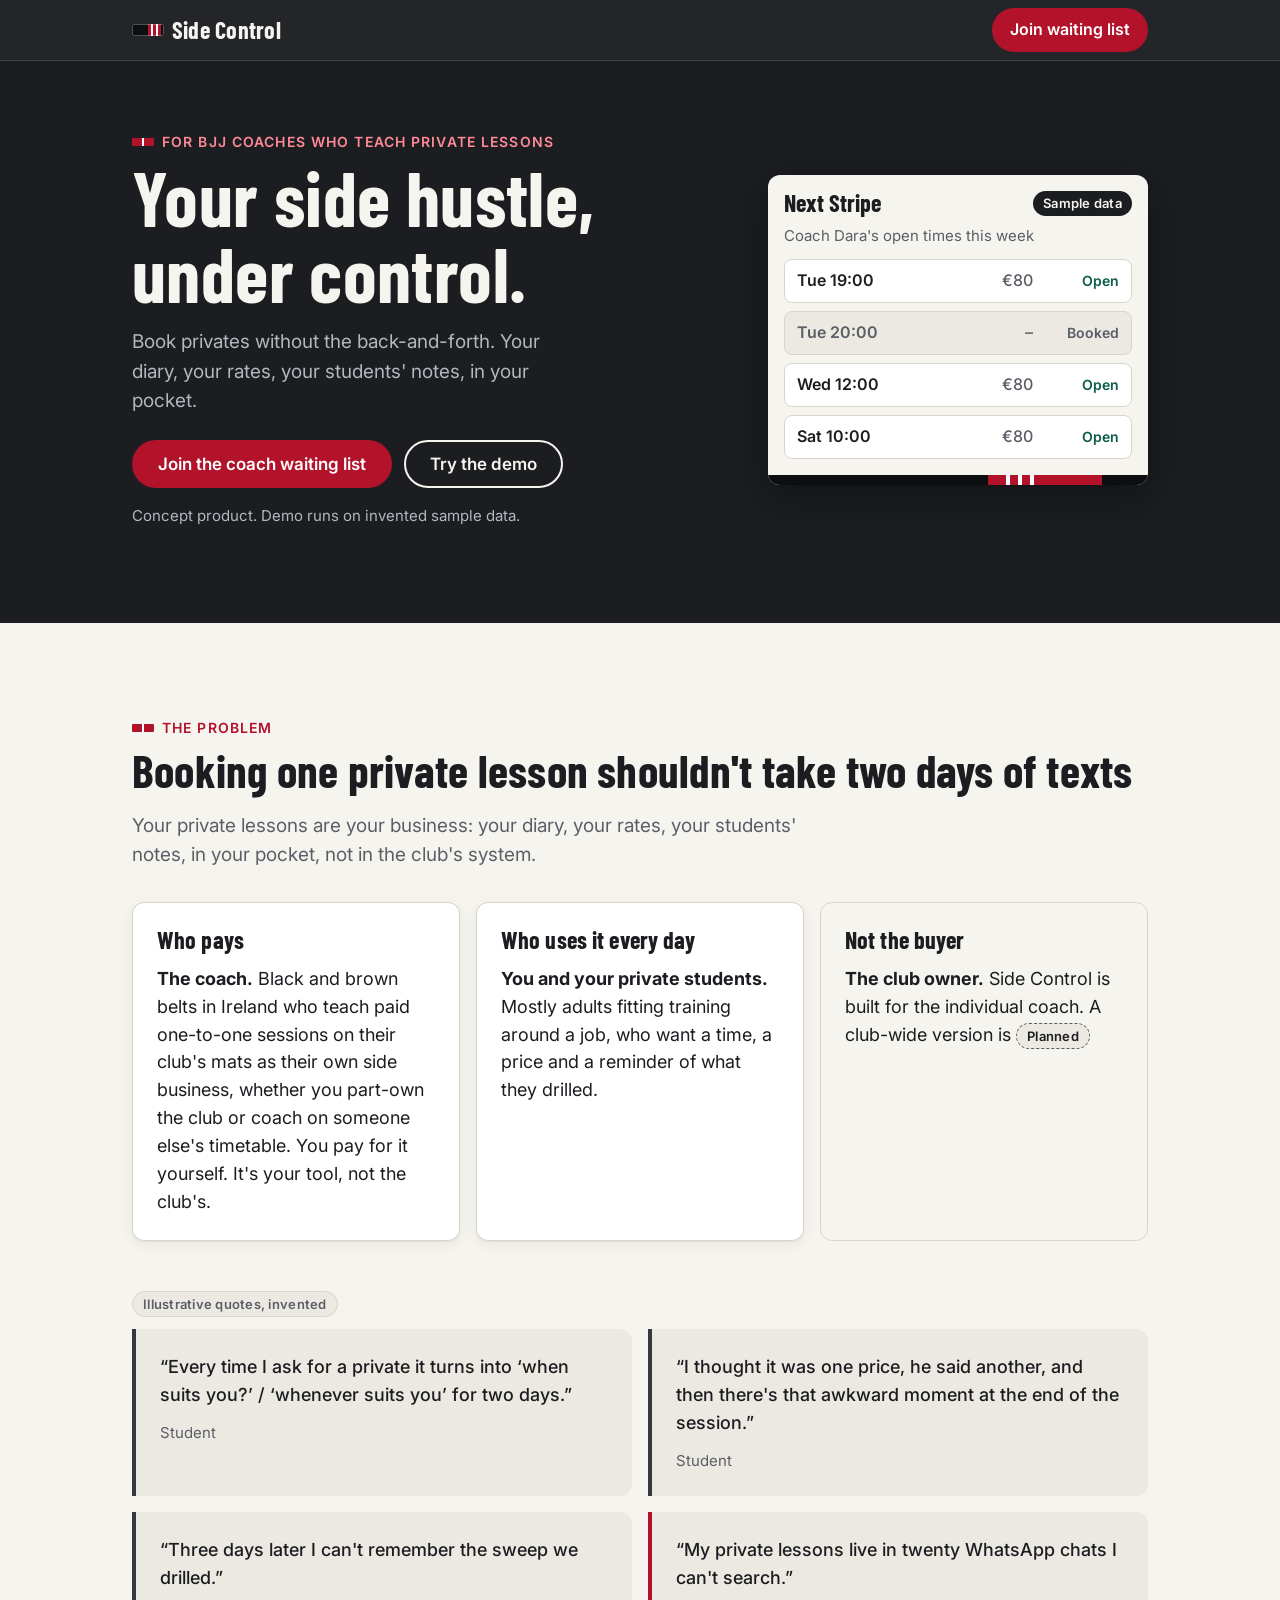
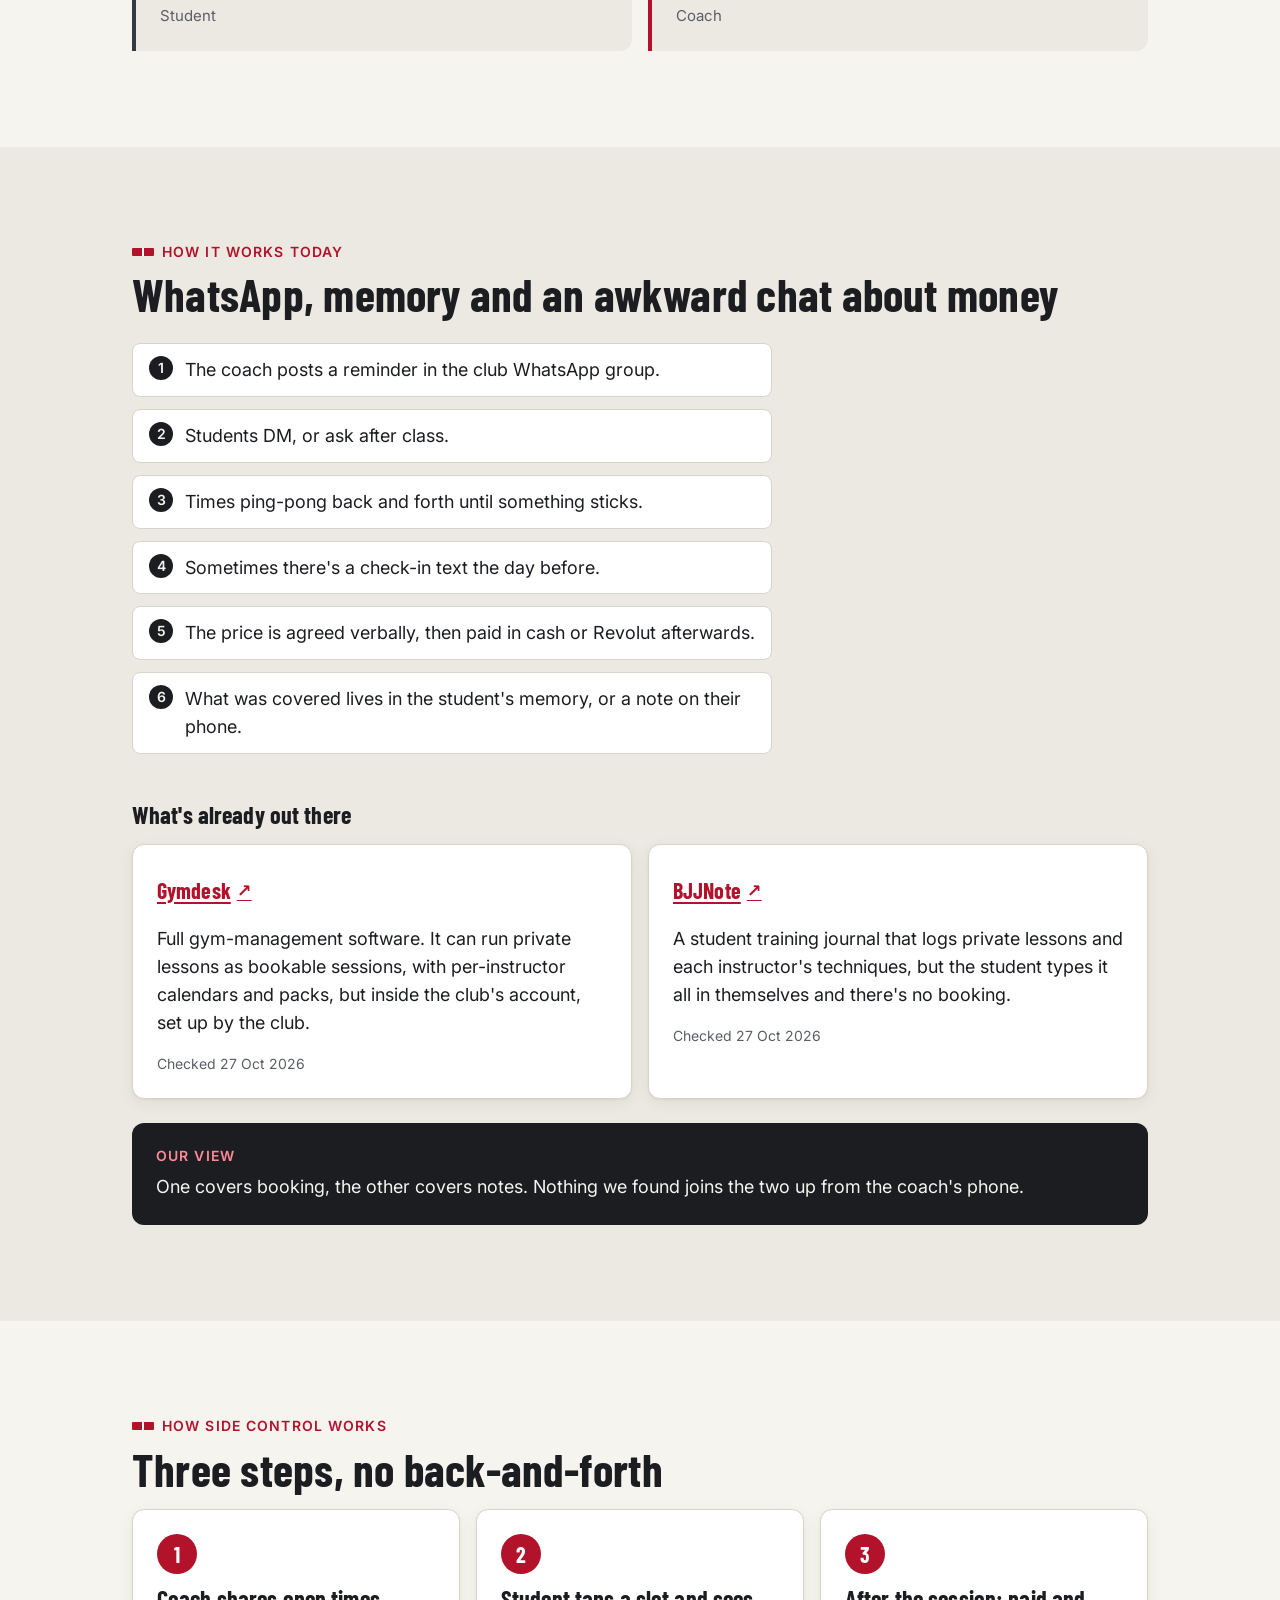
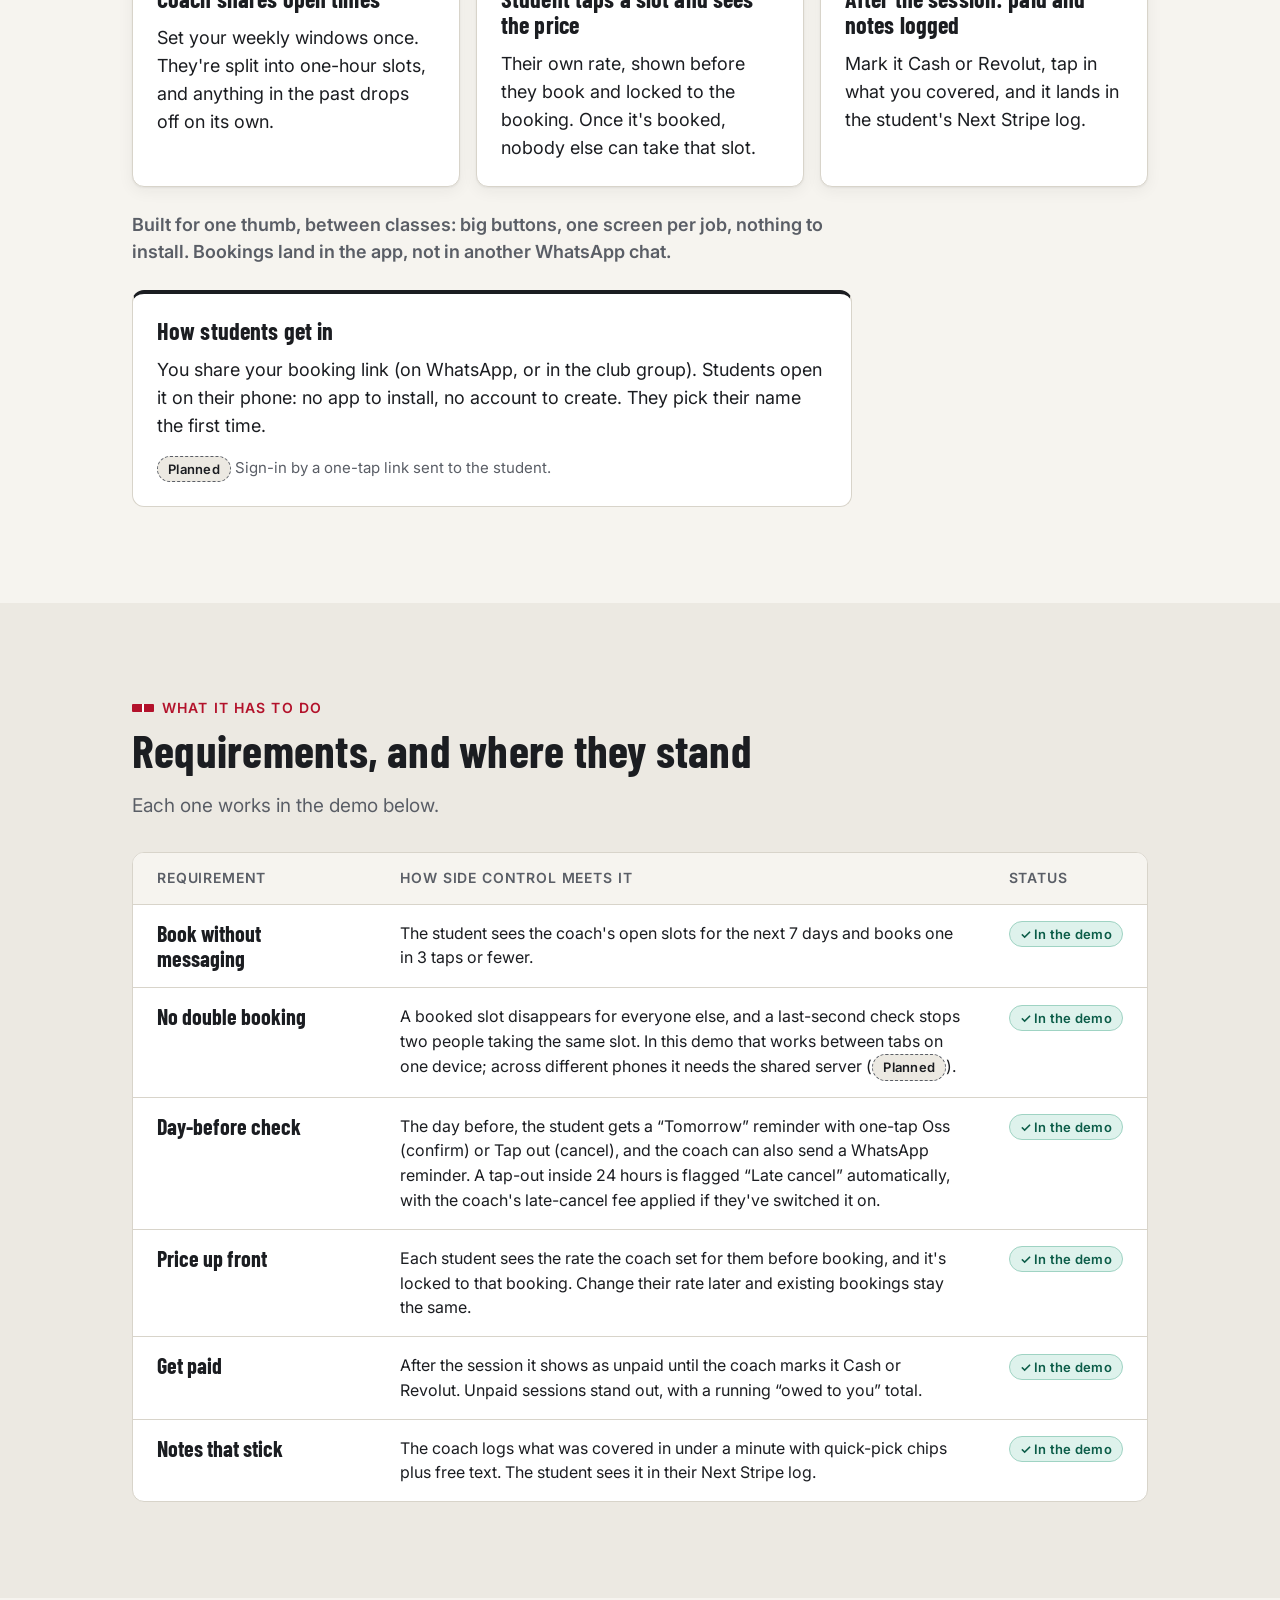
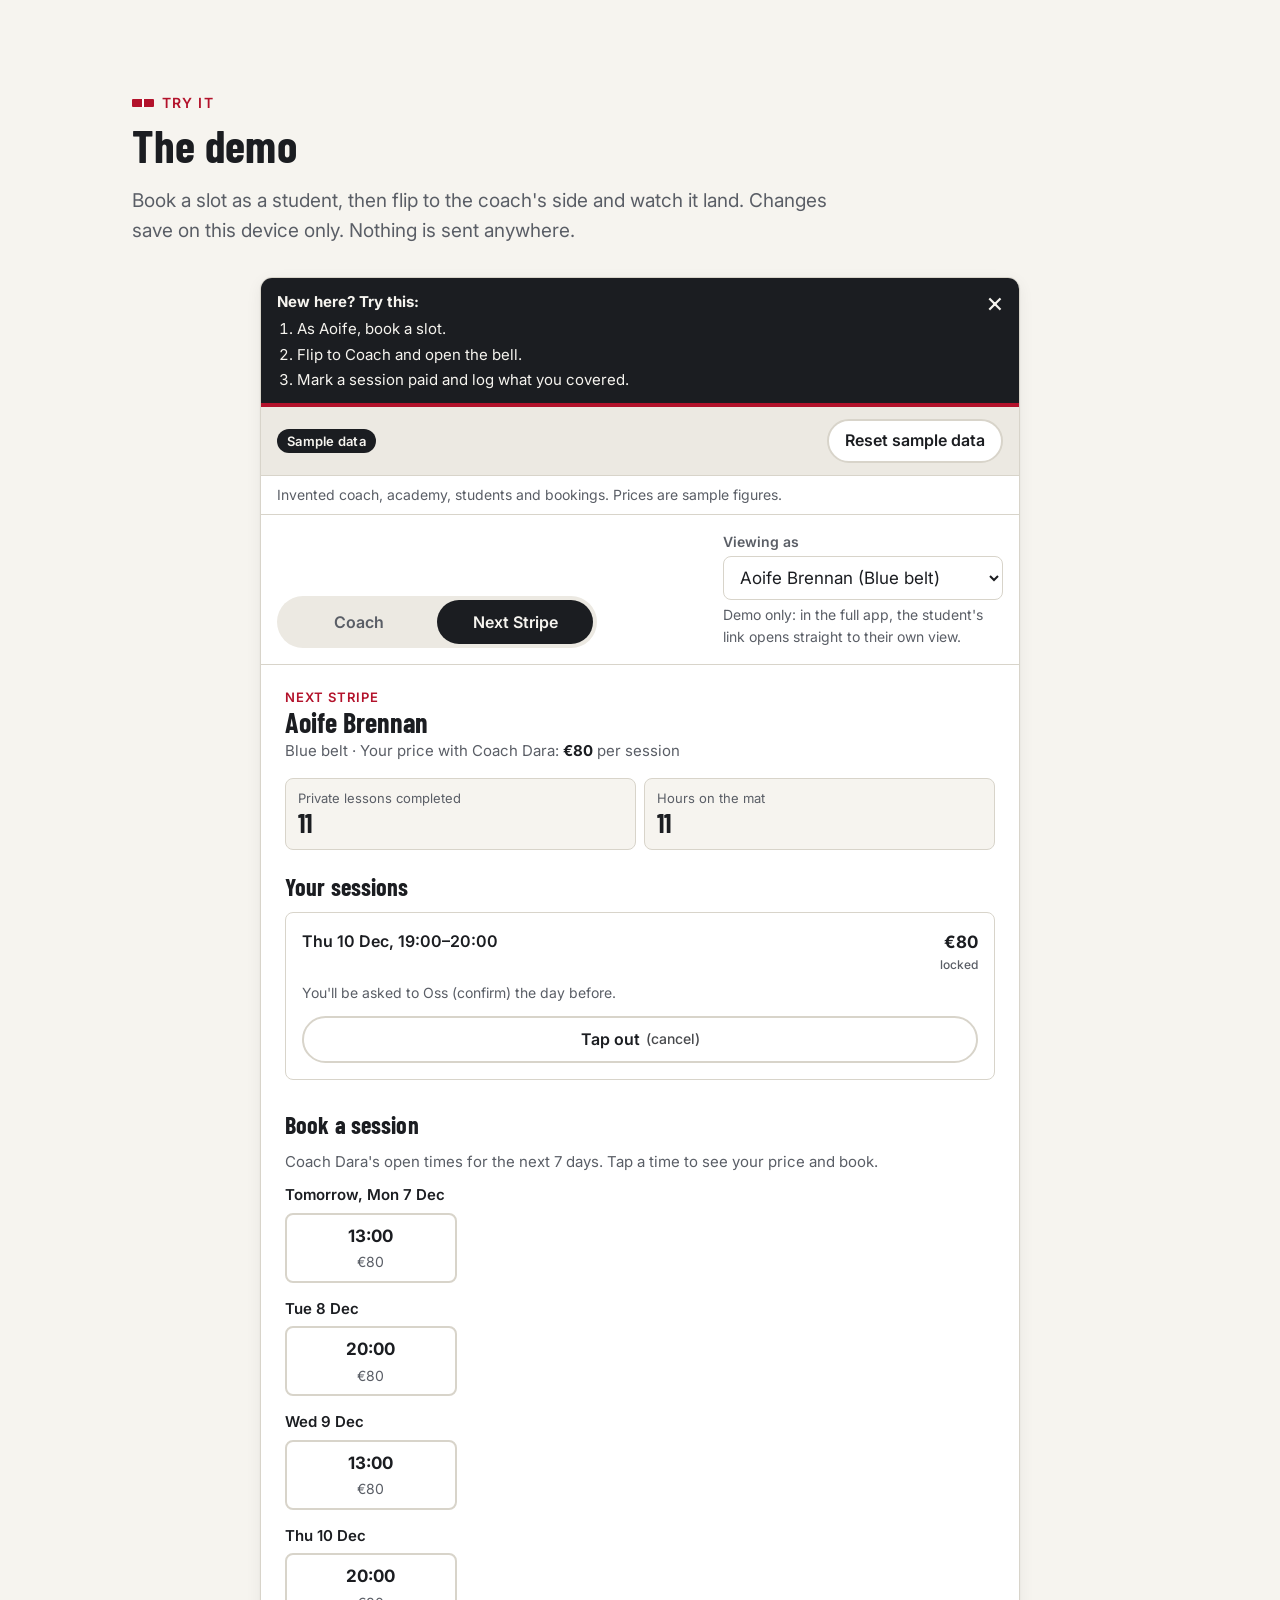
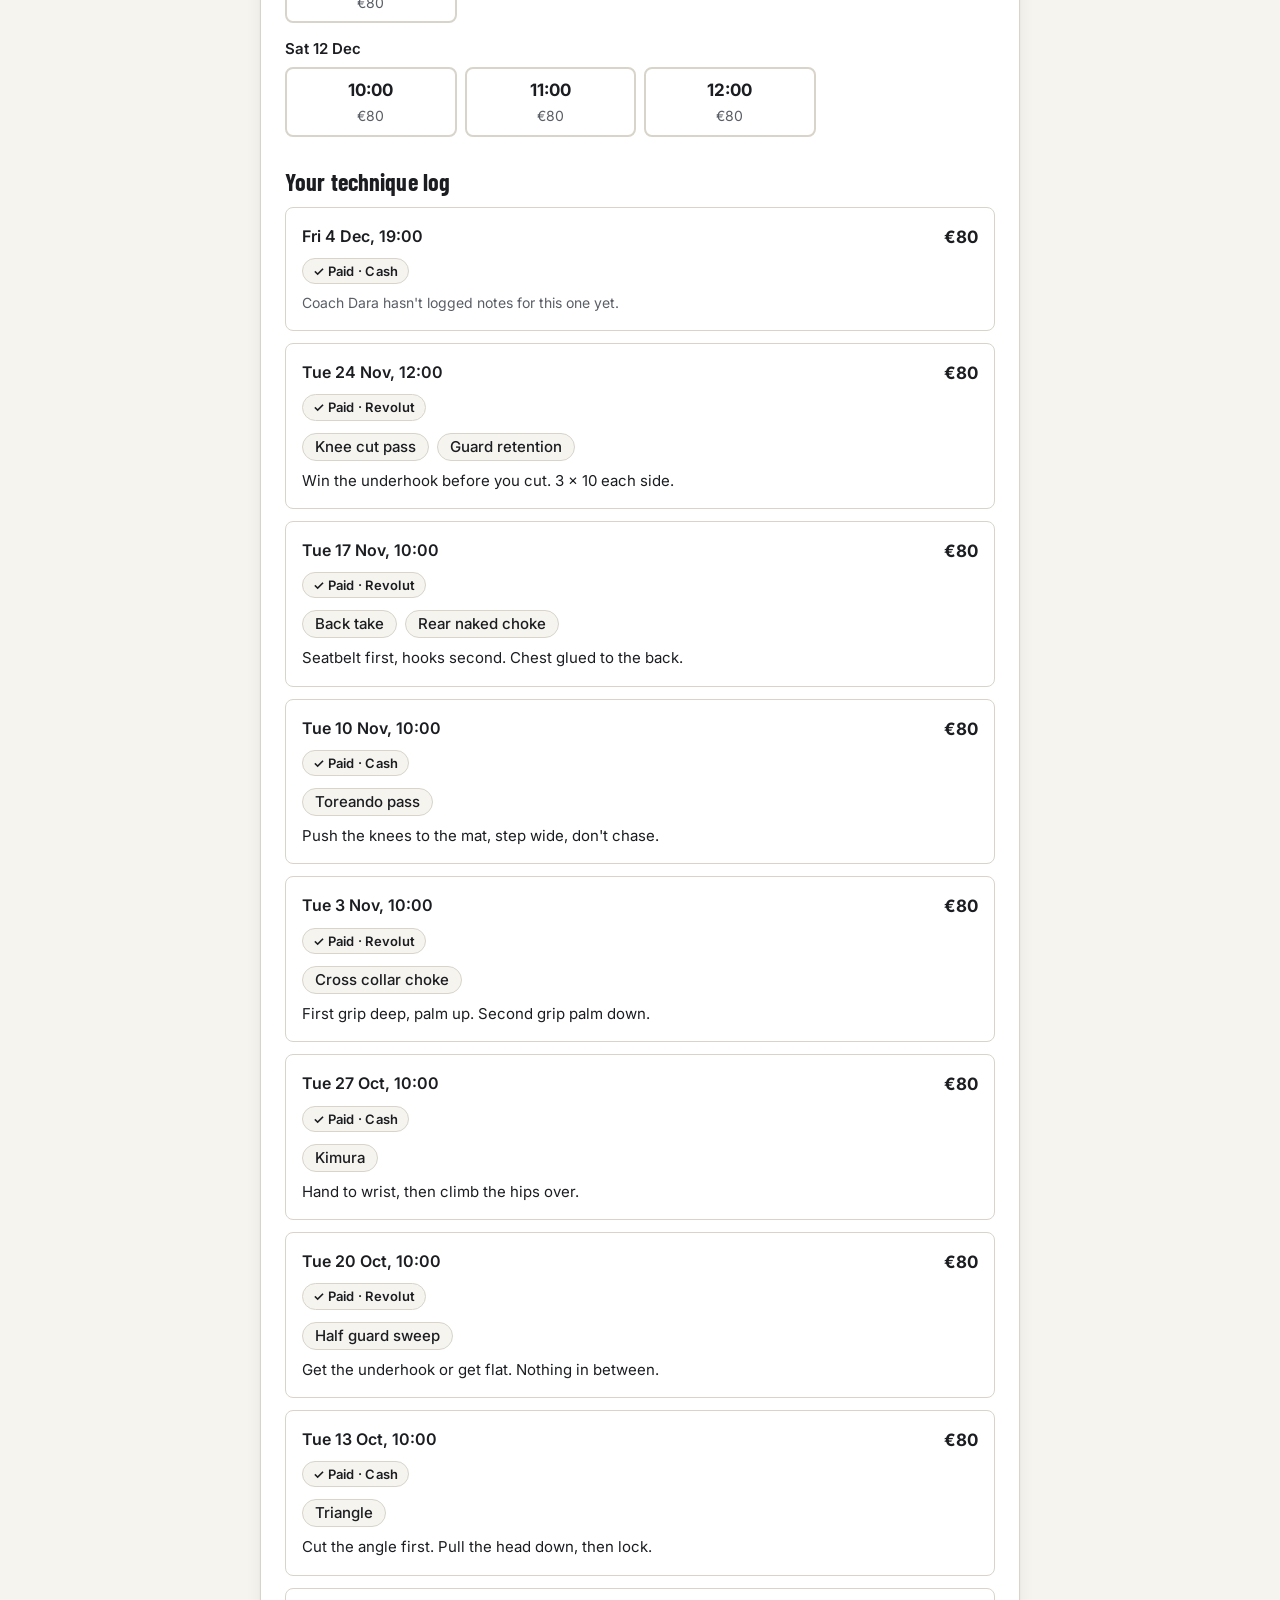
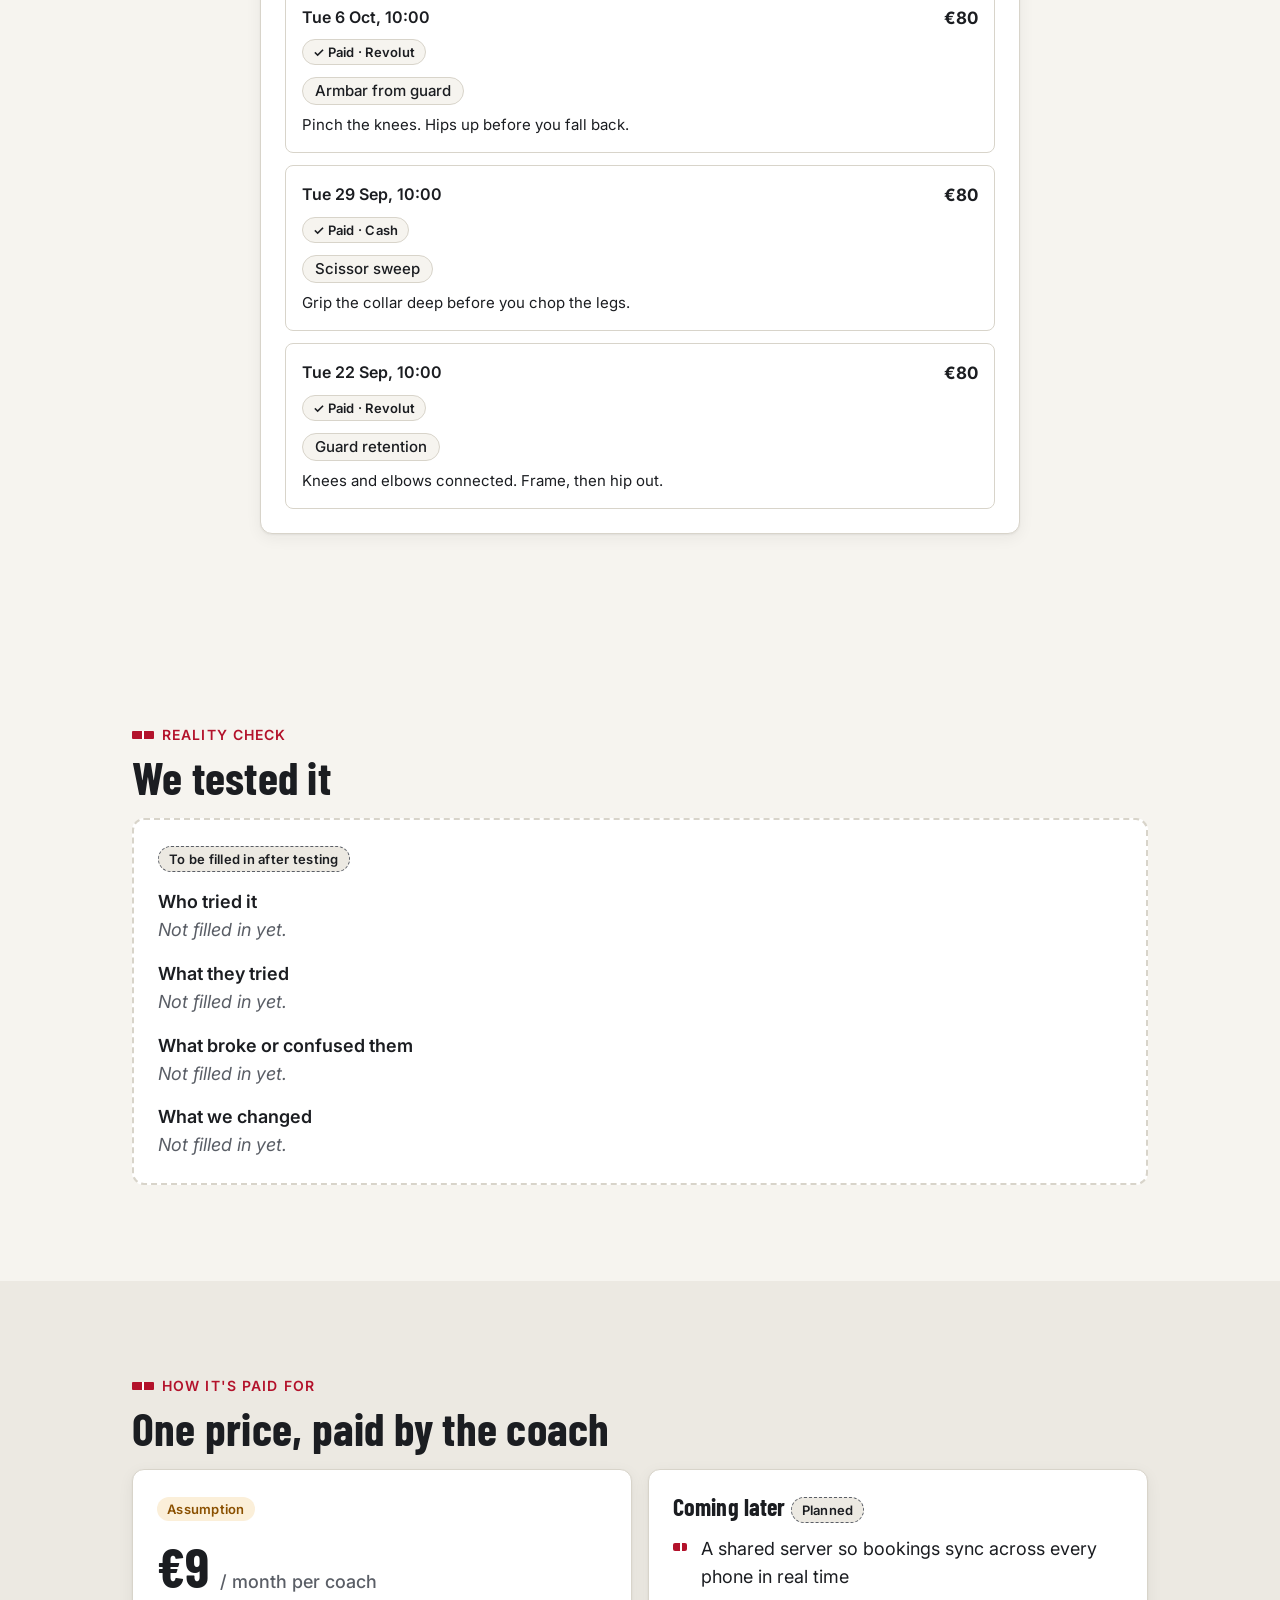
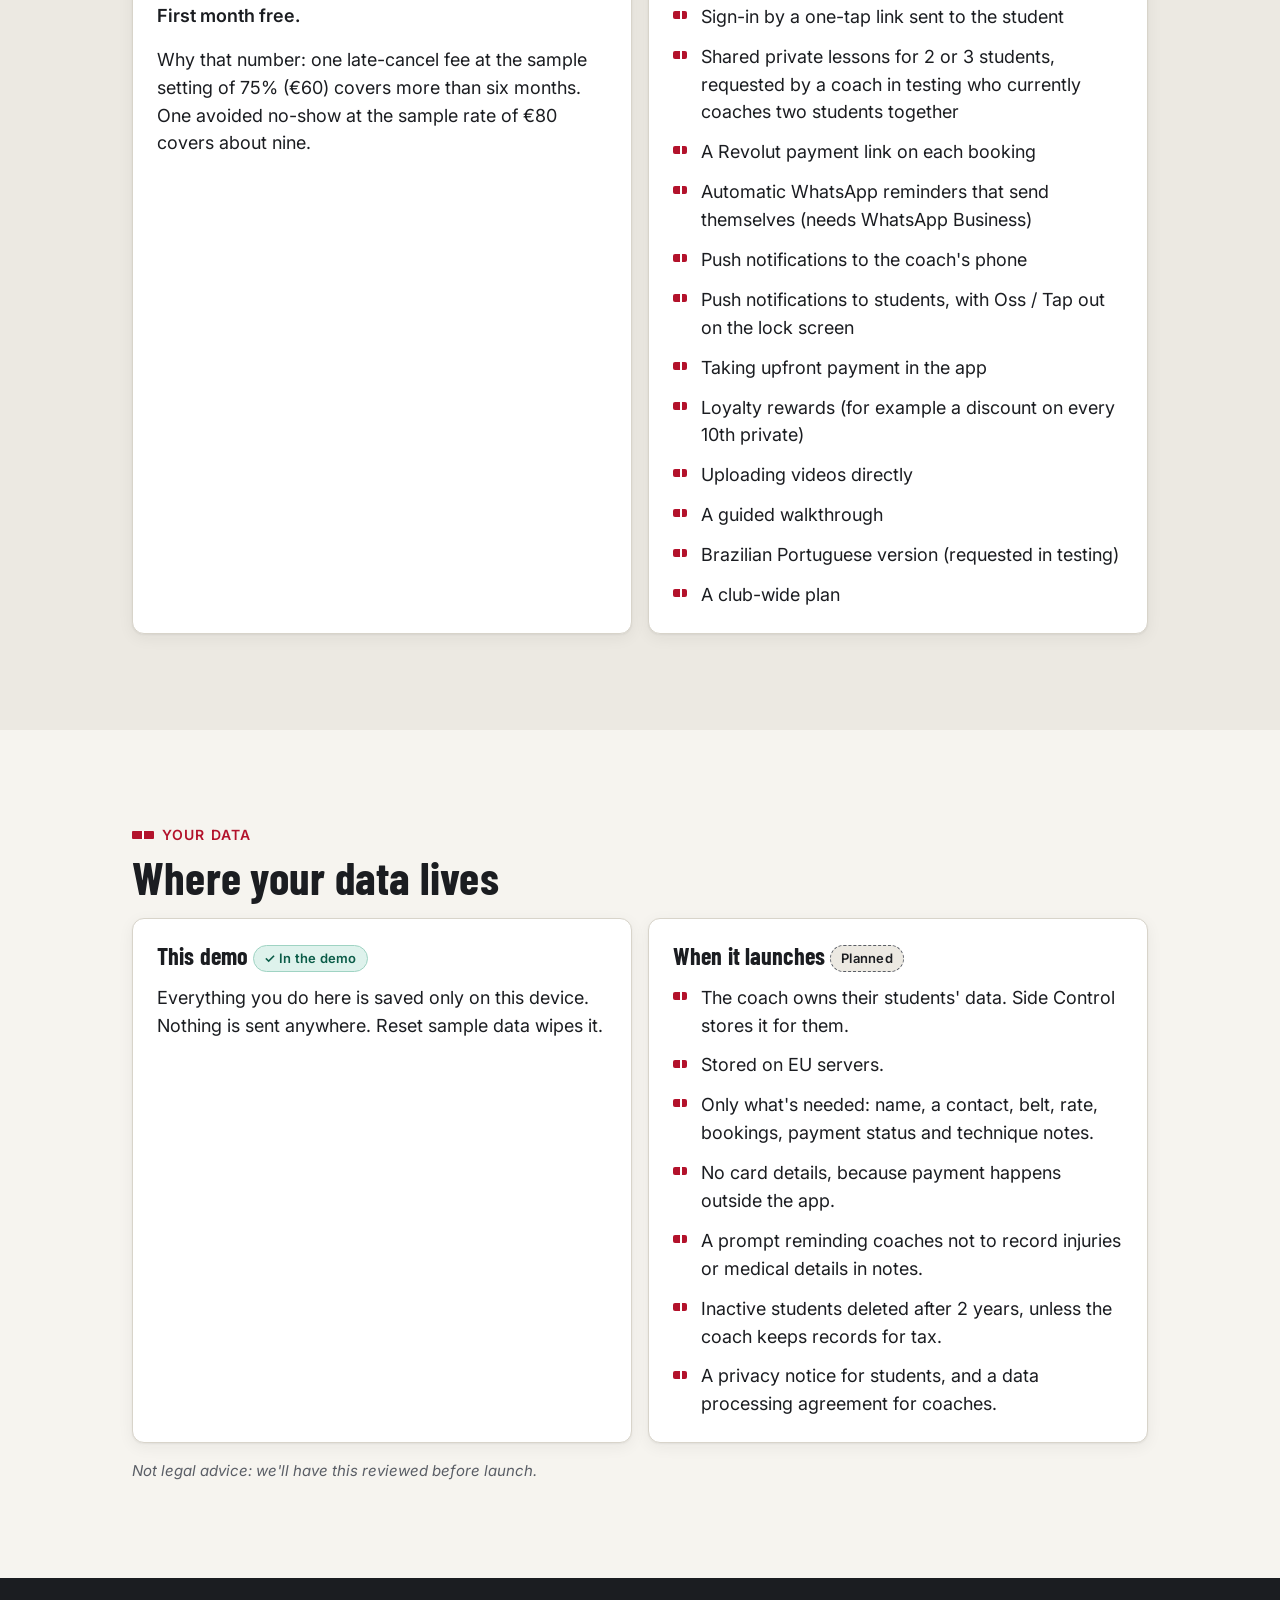
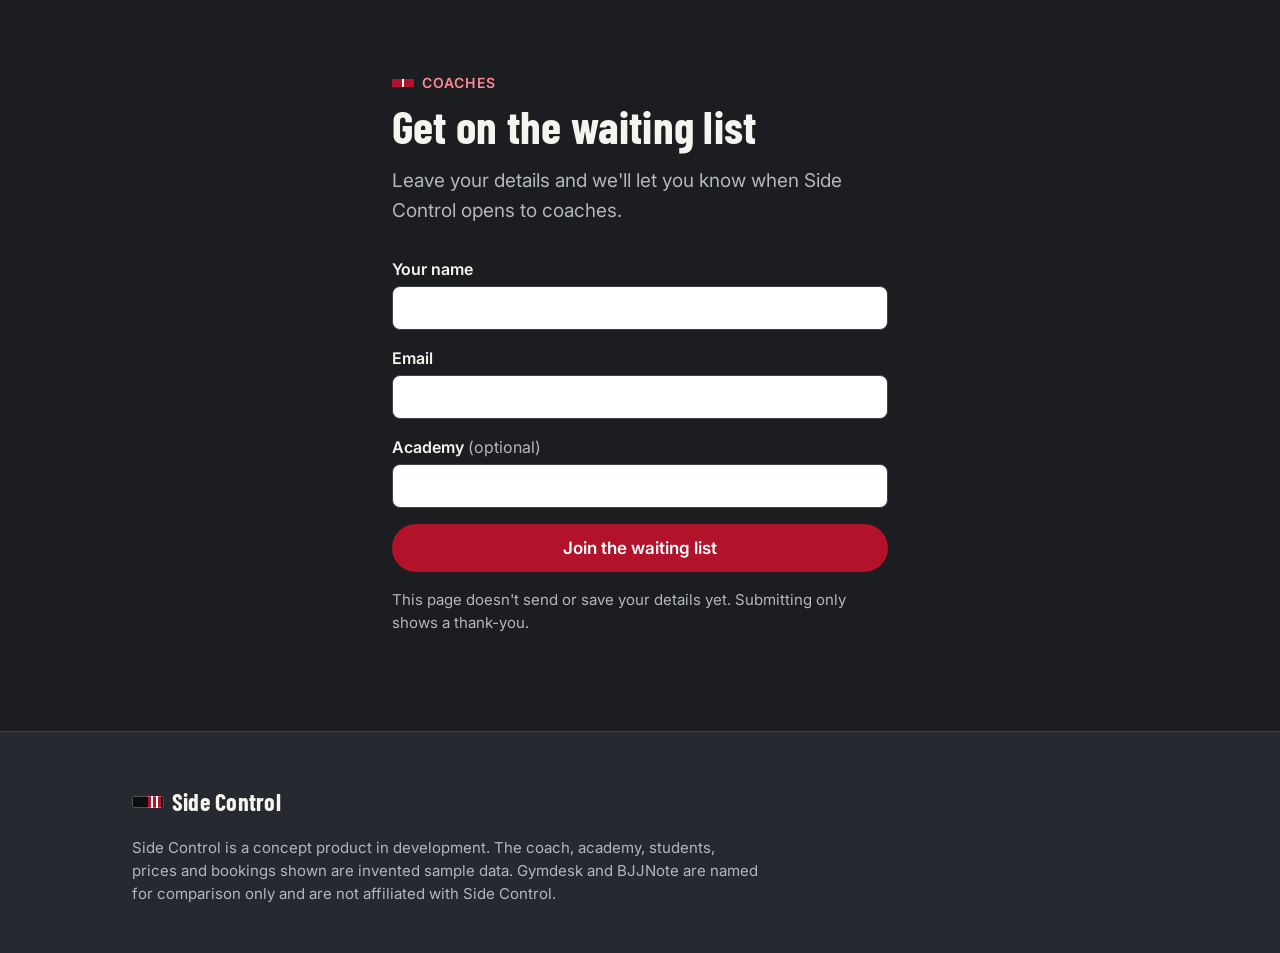
==== commit 8d45215c: "Changes from user testing: double booking fix, black belt colours, access, data, hints - Double book" ====
--- a/index.html
+++ b/index.html
@@ -9,7 +9,7 @@
   <link rel="preconnect" href="https://fonts.googleapis.com">
   <link rel="preconnect" href="https://fonts.gstatic.com" crossorigin>
   <link href="https://fonts.googleapis.com/css2?family=Barlow+Condensed:wght@600;700&family=Inter:wght@400;500;600;700&display=swap" rel="stylesheet">
-  <link rel="stylesheet" href="styles.css?v=5">
+  <link rel="stylesheet" href="styles.css?v=6">
   <script>
     /* Safety net (old-style JS on purpose, so it runs on any browser):
        if the demo fails to start, say so inside the demo panel instead of leaving it blank. */
@@ -186,6 +186,12 @@
           </li>
         </ol>
         <p class="how__note">Built for one thumb, between classes: big buttons, one screen per job, nothing to install. Bookings land in the app, not in another WhatsApp chat.</p>
+
+        <aside class="access" aria-labelledby="access-title">
+          <h3 class="access__title" id="access-title">How students get in</h3>
+          <p>You share your booking link (on WhatsApp, or in the club group). Students open it on their phone: no app to install, no account to create. They pick their name the first time.</p>
+          <p class="access__planned"><span class="tag tag--planned">Planned</span> Sign-in by a one-tap link sent to the student.</p>
+        </aside>
       </div>
     </section>
 
@@ -212,7 +218,7 @@
             </tr>
             <tr>
               <th scope="row" data-label="Requirement">No double booking</th>
-              <td data-label="How">A booked slot disappears for everyone else straight away, and the coach gets an in-app notification instead of another WhatsApp.</td>
+              <td data-label="How">A booked slot disappears for everyone else, and a last-second check stops two people taking the same slot. In this demo that works between tabs on one device; across different phones it needs the shared server (<span class="tag tag--planned">Planned</span>).</td>
               <td data-label="Status"><span class="tag tag--live">In the demo</span></td>
             </tr>
             <tr>
@@ -248,6 +254,15 @@
         <p class="lead">Book a slot as a student, then flip to the coach's side and watch it land. Changes save on this device only. Nothing is sent anywhere.</p>
 
         <div class="demo">
+          <div class="hint" id="demo-hint" role="note" aria-label="Tips for trying the demo">
+            <p class="hint__title">New here? Try this:</p>
+            <ol class="hint__steps">
+              <li>As Aoife, book a slot.</li>
+              <li>Flip to Coach and open the bell.</li>
+              <li>Mark a session paid and log what you covered.</li>
+            </ol>
+            <button type="button" class="hint__close" id="demo-hint-close" aria-label="Dismiss these tips">×</button>
+          </div>
           <div class="demo__bar">
             <span class="tag tag--sample">Sample data</span>
             <button type="button" class="btn btn--small btn--quiet" id="reset-demo">Reset sample data</button>
@@ -259,10 +274,13 @@
               <button type="button" class="toggle__btn" data-view="coach" aria-pressed="true">Coach</button>
               <button type="button" class="toggle__btn" data-view="student" aria-pressed="false">Next Stripe</button>
             </div>
-            <label class="picker" id="student-picker-wrap" hidden>
-              <span class="picker__label">Viewing as</span>
-              <select id="student-picker" class="picker__select"></select>
-            </label>
+            <div class="picker-wrap" id="student-picker-wrap" hidden>
+              <label class="picker">
+                <span class="picker__label">Viewing as</span>
+                <select id="student-picker" class="picker__select" aria-describedby="picker-note"></select>
+              </label>
+              <p class="picker__note" id="picker-note">Demo only: in the full app, the student's link opens straight to their own view.</p>
+            </div>
           </div>
 
           <div class="demo__app" id="demo-app" aria-live="polite">
@@ -306,17 +324,50 @@
           <article class="card">
             <h3 class="card__title">Coming later <span class="tag tag--planned">Planned</span></h3>
             <ul class="ticks">
-              <li>Semi-private sessions for 2 or 3 people at a lower per-head rate</li>
+              <li>A shared server so bookings sync across every phone in real time</li>
+              <li>Sign-in by a one-tap link sent to the student</li>
+              <li>Shared private lessons for 2 or 3 students, requested by a coach in testing who currently coaches two students together</li>
               <li>A Revolut payment link on each booking</li>
               <li>Automatic WhatsApp reminders that send themselves (needs WhatsApp Business)</li>
               <li>Push notifications to the coach's phone</li>
               <li>Push notifications to students, with Oss / Tap out on the lock screen</li>
               <li>Taking upfront payment in the app</li>
               <li>Loyalty rewards (for example a discount on every 10th private)</li>
+              <li>Uploading videos directly</li>
+              <li>A guided walkthrough</li>
+              <li>Brazilian Portuguese version (requested in testing)</li>
               <li>A club-wide plan</li>
             </ul>
           </article>
         </div>
+      </div>
+    </section>
+
+    <!-- Your data -->
+    <section class="section" id="your-data" aria-labelledby="data-title">
+      <div class="container">
+        <p class="eyebrow">Your data</p>
+        <h2 id="data-title">Where your data lives</h2>
+
+        <div class="grid grid--2">
+          <article class="card">
+            <h3 class="card__title">This demo <span class="tag tag--live">In the demo</span></h3>
+            <p>Everything you do here is saved only on this device. Nothing is sent anywhere. Reset sample data wipes it.</p>
+          </article>
+          <article class="card">
+            <h3 class="card__title">When it launches <span class="tag tag--planned">Planned</span></h3>
+            <ul class="ticks">
+              <li>The coach owns their students' data. Side Control stores it for them.</li>
+              <li>Stored on EU servers.</li>
+              <li>Only what's needed: name, a contact, belt, rate, bookings, payment status and technique notes.</li>
+              <li>No card details, because payment happens outside the app.</li>
+              <li>A prompt reminding coaches not to record injuries or medical details in notes.</li>
+              <li>Inactive students deleted after 2 years, unless the coach keeps records for tax.</li>
+              <li>A privacy notice for students, and a data processing agreement for coaches.</li>
+            </ul>
+          </article>
+        </div>
+        <p class="data__legal">Not legal advice: we'll have this reviewed before launch.</p>
       </div>
     </section>
 
@@ -360,6 +411,6 @@
       <p>Side Control is a concept product in development. The coach, academy, students, prices and bookings shown are invented sample data. Gymdesk and BJJNote are named for comparison only and are not affiliated with Side Control.</p>    </div>
   </footer>
 
-  <script src="app.js?v=5" defer></script>
+  <script src="app.js?v=6" defer></script>
 </body>
 </html>
--- a/styles.css
+++ b/styles.css
@@ -14,11 +14,16 @@
   --on-dark-muted: #b4b7be;
   --line: #d8d4ca;
   --line-dark: #3d414a;
-  --blue: #2360c8;         /* belt blue: the one accent */
-  --blue-dark: #1a4ea8;
-  --blue-soft: #e3ecfa;
-  --blue-on-dark: #8fb3f5;
-  --warn: #9a5b00;         /* status text only (late cancel, unpaid) */
+  --red: #b3122b;          /* black belt red bar: the one brand accent */
+  --red-dark: #8e0e22;
+  --red-soft: #fbe9eb;
+  --red-on-dark: #ff8a96;
+  --stripe: #ffffff;       /* white belt stripes */
+  /* Status colours: never the brand red. Every status also has a text label and an icon. */
+  --ok: #0b5c48;           /* Tomorrow, confirmed, saved, in the demo */
+  --ok-soft: #def2ec;
+  --ok-line: #9fd3c3;
+  --warn: #8a5000;         /* late cancel, unpaid, needs notes, needs a nudge */
   --warn-soft: #fbefd9;
 
   /* Type */
@@ -75,11 +80,11 @@
 h4 { font-size: 22px; }
 p { margin: 0 0 var(--s4); }
 p:last-child { margin-bottom: 0; }
-a { color: var(--blue); text-underline-offset: 3px; }
+a { color: var(--red); text-underline-offset: 3px; }
 img, svg { max-width: 100%; display: block; }
 
 :focus-visible {
-  outline: 3px solid var(--blue);
+  outline: 3px solid var(--red);
   outline-offset: 2px;
   border-radius: 4px;
 }
@@ -118,8 +123,8 @@
   cursor: pointer;
   transition: background-color .15s, border-color .15s, color .15s;
 }
-.btn--primary { background: var(--blue); color: var(--white); }
-.btn--primary:hover { background: var(--blue-dark); }
+.btn--primary { background: var(--red); color: var(--white); }
+.btn--primary:hover { background: var(--red-dark); }
 .btn--ghost { border-color: var(--on-dark); color: var(--on-dark); background: transparent; }
 .btn--ghost:hover { background: rgba(246, 244, 239, .1); }
 .btn--quiet { background: var(--white); border-color: var(--line); color: var(--text); }
@@ -140,7 +145,8 @@
 .tag--sample     { background: var(--ink); color: var(--paper); }
 .tag--invented   { background: var(--paper-2); color: var(--muted); border: 1px solid var(--line); }
 .tag--planned    { background: var(--paper-2); color: var(--ink); border: 1px dashed var(--muted); }
-.tag--live       { background: var(--blue-soft); color: var(--blue-dark); }
+.tag--live       { background: var(--ok-soft); color: var(--ok); border: 1px solid var(--ok-line); }
+.tag--live::before { content: "✓ "; }
 .tag--assumption { background: var(--warn-soft); color: var(--warn); }
 
 /* ---------- Header ---------- */
@@ -171,24 +177,38 @@
   font: 700 24px/1 var(--font-head);
   letter-spacing: .01em;
 }
-/* A small blue belt with a black bar and two white stripes */
+/* The logo mark: a small black belt with the red bar and two white stripes */
 .brand__belt {
   position: relative;
-  width: 30px;
+  width: 32px;
   height: 12px;
   border-radius: 2px;
   background:
-    linear-gradient(90deg, transparent 0 15px, var(--ink) 15px 27px, transparent 27px),
-    var(--blue);
-  box-shadow: inset 0 0 0 1px rgba(255, 255, 255, .15);
+    linear-gradient(90deg, transparent 0 16px, var(--red) 16px 29px, transparent 29px),
+    #0d0e10;
+  box-shadow: inset 0 0 0 1px rgba(255, 255, 255, .28);
 }
 .brand__belt::after {
   content: "";
   position: absolute;
   top: 0; bottom: 0;
-  left: 18px;
-  width: 6px;
-  background: repeating-linear-gradient(90deg, var(--paper) 0 2px, transparent 2px 4px);
+  left: 19px;
+  width: 7px;
+  background: repeating-linear-gradient(90deg, var(--stripe) 0 2px, transparent 2px 5px);
+}
+
+/* Section accent: a tiny belt bar before each eyebrow label */
+.eyebrow::before {
+  content: "";
+  display: inline-block;
+  width: 22px;
+  height: 8px;
+  margin-right: 8px;
+  vertical-align: 1px;
+  border-radius: 1px;
+  background:
+    repeating-linear-gradient(90deg, transparent 0 4px, var(--stripe) 4px 6px) 6px 0 / 10px 100% no-repeat,
+    var(--red);
 }
 
 /* ---------- Hero ---------- */
@@ -254,19 +274,21 @@
 .mini__slot--taken { color: var(--muted); background: var(--paper-2); }
 .mini__price { color: var(--muted); font-weight: 500; }
 .mini__state { text-align: right; font-size: 14px; }
-.mini__state--open { color: var(--blue); }
+.mini__state--open { color: var(--ok); }
+/* Black belt along the bottom of the card, with the red bar and white stripes */
 .mini__belt {
   display: flex;
   height: 10px;
   margin: var(--s4) calc(var(--s4) * -1) calc(var(--s4) * -1);
-  background: var(--blue);
+  background: #0d0e10;
 }
 .mini__belt span:first-child { flex: 1; }
 .mini__belt span:last-child {
   width: 30%;
+  margin-right: 12%;
   background:
-    repeating-linear-gradient(90deg, transparent 0 8px, var(--paper) 8px 12px) 10px 0 / 40px 100% no-repeat,
-    var(--ink);
+    repeating-linear-gradient(90deg, transparent 0 8px, var(--stripe) 8px 12px) 10px 0 / 40px 100% no-repeat,
+    var(--red);
 }
 
 /* ---------- Sections ---------- */
@@ -279,10 +301,10 @@
   font: 600 14px/1.3 var(--font-body);
   letter-spacing: .08em;
   text-transform: uppercase;
-  color: var(--blue);
+  color: var(--red);
   margin-bottom: var(--s2);
 }
-.eyebrow--on-dark { color: var(--blue-on-dark); }
+.eyebrow--on-dark { color: var(--red-on-dark); }
 
 .lead {
   font-size: 19px;
@@ -316,7 +338,7 @@
 }
 .quote p { font-size: 18px; font-weight: 500; margin-bottom: var(--s3); }
 .quote footer { font-size: 15px; color: var(--muted); }
-.quote--coach { border-left-color: var(--blue); }
+.quote--coach { border-left-color: var(--red); }
 
 /* Today: numbered list */
 .steps-today {
@@ -366,7 +388,7 @@
   font: 600 14px/1.3 var(--font-body);
   letter-spacing: .08em;
   text-transform: uppercase;
-  color: var(--blue-on-dark);
+  color: var(--red-on-dark);
   margin-bottom: var(--s2);
 }
 .callout p:last-child { font-size: 18px; }
@@ -380,7 +402,7 @@
   height: 40px;
   margin-bottom: var(--s3);
   border-radius: 50%;
-  background: var(--blue);
+  background: var(--red);
   color: var(--white);
   font: 700 22px/1 var(--font-head);
 }
@@ -513,7 +535,7 @@
   width: 14px;
   height: 8px;
   border-radius: 2px;
-  background: var(--blue);
+  background: repeating-linear-gradient(90deg, transparent 0 7px, var(--stripe) 7px 9px) 0 0 / 12px 100% no-repeat, var(--red);
 }
 
 /* Waiting list form */
@@ -591,8 +613,10 @@
 }
 
 /* Status tags used inside the demo */
-.tag--tomorrow { background: var(--blue); color: var(--white); }
+.tag--tomorrow { background: var(--ok-soft); color: var(--ok); border: 1px solid var(--ok-line); }
 .tag--late     { background: var(--warn-soft); color: var(--warn); border: 1px solid #e8c27e; }
+.tag--notes    { background: var(--warn-soft); color: var(--warn); border: 1px dashed var(--warn); }
+.tag--now      { background: var(--ink); color: var(--paper); }
 .tag--unpaid   { background: var(--warn-soft); color: var(--warn); border: 1px solid #e8c27e; }
 .tag--ok       { background: var(--paper); color: var(--ink); border: 1px solid var(--line); }
 .tag--ok::before { content: "✓ "; }
@@ -607,8 +631,8 @@
   margin: 0 0 var(--s4);
   padding: var(--s3) var(--s4);
   border-radius: var(--radius-sm);
-  background: var(--blue-soft);
-  color: var(--blue-dark);
+  background: var(--ok-soft);
+  color: var(--ok);
   font-weight: 600;
   font-size: 16px;
 }
@@ -636,7 +660,7 @@
   font: 600 13px/1.3 var(--font-body);
   letter-spacing: .08em;
   text-transform: uppercase;
-  color: var(--blue);
+  color: var(--red);
 }
 .vhead__name { margin: 2px 0; font: 700 28px/1.05 var(--font-head); }
 .vhead__meta { margin: 0; font-size: 15px; color: var(--muted); }
@@ -665,7 +689,7 @@
   border-radius: var(--radius-sm);
 }
 .item--unpaid { border-left: 4px solid var(--warn); background: #fffaf1; }
-.item--tomorrow { border-left: 4px solid var(--blue); }
+.item--tomorrow { border-left: 4px solid var(--ok); }
 .item--cancelled { background: var(--paper); }
 .item--cancelled .item__when { text-decoration: line-through; color: var(--muted); }
 .item__top { display: flex; justify-content: space-between; align-items: flex-start; gap: var(--s3); }
@@ -703,15 +727,15 @@
   cursor: pointer;
   text-align: center;
 }
-.slot:hover { border-color: var(--blue); }
-.slot[aria-pressed="true"] { border-color: var(--blue); background: var(--blue-soft); }
+.slot:hover { border-color: var(--ink); }
+.slot[aria-pressed="true"] { border-color: var(--ink); background: var(--paper-2); box-shadow: inset 0 -4px 0 var(--red); }
 .slot__time { font-weight: 700; font-size: 17px; }
 .slot__price { font-size: 14px; color: var(--muted); }
 
 .sheet {
   margin-top: var(--s3);
   padding: var(--s4);
-  border: 2px solid var(--blue);
+  border: 2px solid var(--ink);
   border-radius: var(--radius-sm);
   background: var(--white);
 }
@@ -735,7 +759,7 @@
   font: 500 15px/1.2 var(--font-body);
   cursor: pointer;
 }
-.chip[aria-pressed="true"] { background: var(--blue); border-color: var(--blue); color: var(--white); }
+.chip[aria-pressed="true"] { background: var(--ink); border-color: var(--ink); color: var(--white); }
 .chip[aria-pressed="true"]::before { content: "✓ "; white-space: pre; }
 .note-text { margin: var(--s2) 0 0; font-size: 15px; }
 
@@ -762,7 +786,7 @@
   height: 22px;
   padding: 0 6px;
   border-radius: 999px;
-  background: var(--blue);
+  background: var(--red);
   color: var(--white);
   font: 700 13px/18px var(--font-body);
   text-align: center;
@@ -787,7 +811,7 @@
   height: 8px;
   margin-right: 8px;
   border-radius: 50%;
-  background: var(--blue);
+  background: var(--red);
   vertical-align: middle;
 }
 
@@ -843,7 +867,7 @@
 .wa .btn { width: 100%; }
 .wa-note { margin: var(--s1) 0 0; font-size: 13px; color: var(--muted); text-align: center; }
 .preview { margin-top: var(--s3); font-size: 15px; }
-.preview summary { cursor: pointer; min-height: var(--tap); display: flex; align-items: center; font-weight: 600; color: var(--blue); }
+.preview summary { cursor: pointer; min-height: var(--tap); display: flex; align-items: center; font-weight: 600; color: var(--red); }
 .preview pre {
   margin: var(--s2) 0 0;
   padding: var(--s3);
@@ -889,8 +913,8 @@
 .rate-edit input { width: 84px; }
 .rate-note {
   padding: var(--s3) var(--s4);
-  border-left: 4px solid var(--blue);
-  background: var(--blue-soft);
+  border-left: 4px solid var(--red);
+  background: var(--paper);
   border-radius: 0 var(--radius-sm) var(--radius-sm) 0;
   font-size: 15px;
 }
@@ -925,7 +949,7 @@
   background: var(--ink);
   color: var(--paper);
 }
-.remind__eyebrow { margin: 0; font-size: 13px; font-weight: 700; letter-spacing: .08em; text-transform: uppercase; color: var(--blue-on-dark); }
+.remind__eyebrow { margin: 0; font-size: 13px; font-weight: 700; letter-spacing: .08em; text-transform: uppercase; color: var(--red-on-dark); }
 .remind__text { margin: var(--s1) 0 0; font: 700 24px/1.15 var(--font-head); }
 .remind__ok { margin: var(--s2) 0 0; font-size: 15px; }
 .remind .btn--quiet { background: transparent; color: var(--paper); border-color: var(--on-dark-muted); }
@@ -947,7 +971,7 @@
   padding: 0;
   border: 0;
   background: none;
-  color: var(--blue);
+  color: var(--red);
   font: 600 16px/1.2 var(--font-body);
   text-align: left;
   cursor: pointer;
@@ -972,7 +996,7 @@
   font-size: 16px;
   cursor: pointer;
 }
-.opt input { width: 22px; height: 22px; margin: 0; flex: none; accent-color: var(--blue); }
+.opt input { width: 22px; height: 22px; margin: 0; flex: none; accent-color: var(--ink); }
 .opt--check { margin-top: var(--s2); font-weight: 600; }
 .set-field { margin-bottom: var(--s4); }
 .set-input { display: flex; align-items: center; gap: var(--s2); }
@@ -987,10 +1011,66 @@
   font: 400 16px/1.4 var(--font-body);
 }
 .set-input span { font-size: 15px; color: var(--muted); }
-.dm-saved { margin: var(--s2) 0 0; font-weight: 600; font-size: 15px; color: var(--blue-dark); }
+.dm-saved { margin: var(--s2) 0 0; font-weight: 600; font-size: 15px; color: var(--ok); }
+.dm-saved::before { content: "✓ "; }
 .dm-saved:focus { outline: 2px solid currentColor; outline-offset: 2px; }
 
 @media (min-width: 600px) {
   .tabs { grid-template-columns: repeat(6, 1fr); }
   .opts { grid-template-columns: repeat(3, 1fr); }
 }
+
+/* ---------- Testing round: status icons, hint strip, access, your data ---------- */
+.tag__icon { display: inline-block; width: 14px; height: 14px; margin: 0 5px 0 -2px; vertical-align: -2px; }
+
+/* "Try this" hint strip at the top of the demo */
+.hint {
+  position: relative;
+  padding: var(--s3) 52px var(--s3) var(--s4);
+  background: var(--ink);
+  color: var(--paper);
+  border-bottom: 4px solid var(--red);
+  font-size: 15px;
+}
+.hint[hidden] { display: none; }
+.hint__title { margin: 0 0 var(--s1); font-weight: 700; }
+.hint__steps { margin: 0; padding-left: 1.3em; display: grid; gap: 2px; }
+.hint__close {
+  position: absolute;
+  top: 2px;
+  right: 2px;
+  width: var(--tap);
+  height: var(--tap);
+  border: 0;
+  border-radius: 50%;
+  background: transparent;
+  color: var(--paper);
+  font: 400 28px/1 var(--font-body);
+  cursor: pointer;
+}
+.hint__close:hover { background: var(--ink-3); }
+.hint__close:focus-visible { outline-color: var(--paper); }
+
+/* Student picker note */
+.picker-wrap { display: grid; gap: var(--s1); }
+.picker-wrap[hidden] { display: none; }
+.picker__note { margin: 0; font-size: 14px; color: var(--muted); }
+
+/* How students get in */
+.access {
+  margin-top: var(--s5);
+  padding: var(--s5);
+  background: var(--white);
+  border: 1px solid var(--line);
+  border-top: 4px solid var(--ink);
+  border-radius: var(--radius);
+  max-width: 720px;
+}
+.access__title { font-size: 24px; margin-bottom: var(--s3); }
+.access__planned { font-size: 15px; color: var(--muted); }
+
+/* Your data */
+.data__legal { margin-top: var(--s4); font-size: 15px; color: var(--muted); font-style: italic; }
+/* Focus rings stay visible on dark areas */
+.site-header :focus-visible, .hero :focus-visible, .section--dark :focus-visible,
+.callout :focus-visible, .remind :focus-visible, .hint :focus-visible { outline-color: var(--red-on-dark); }
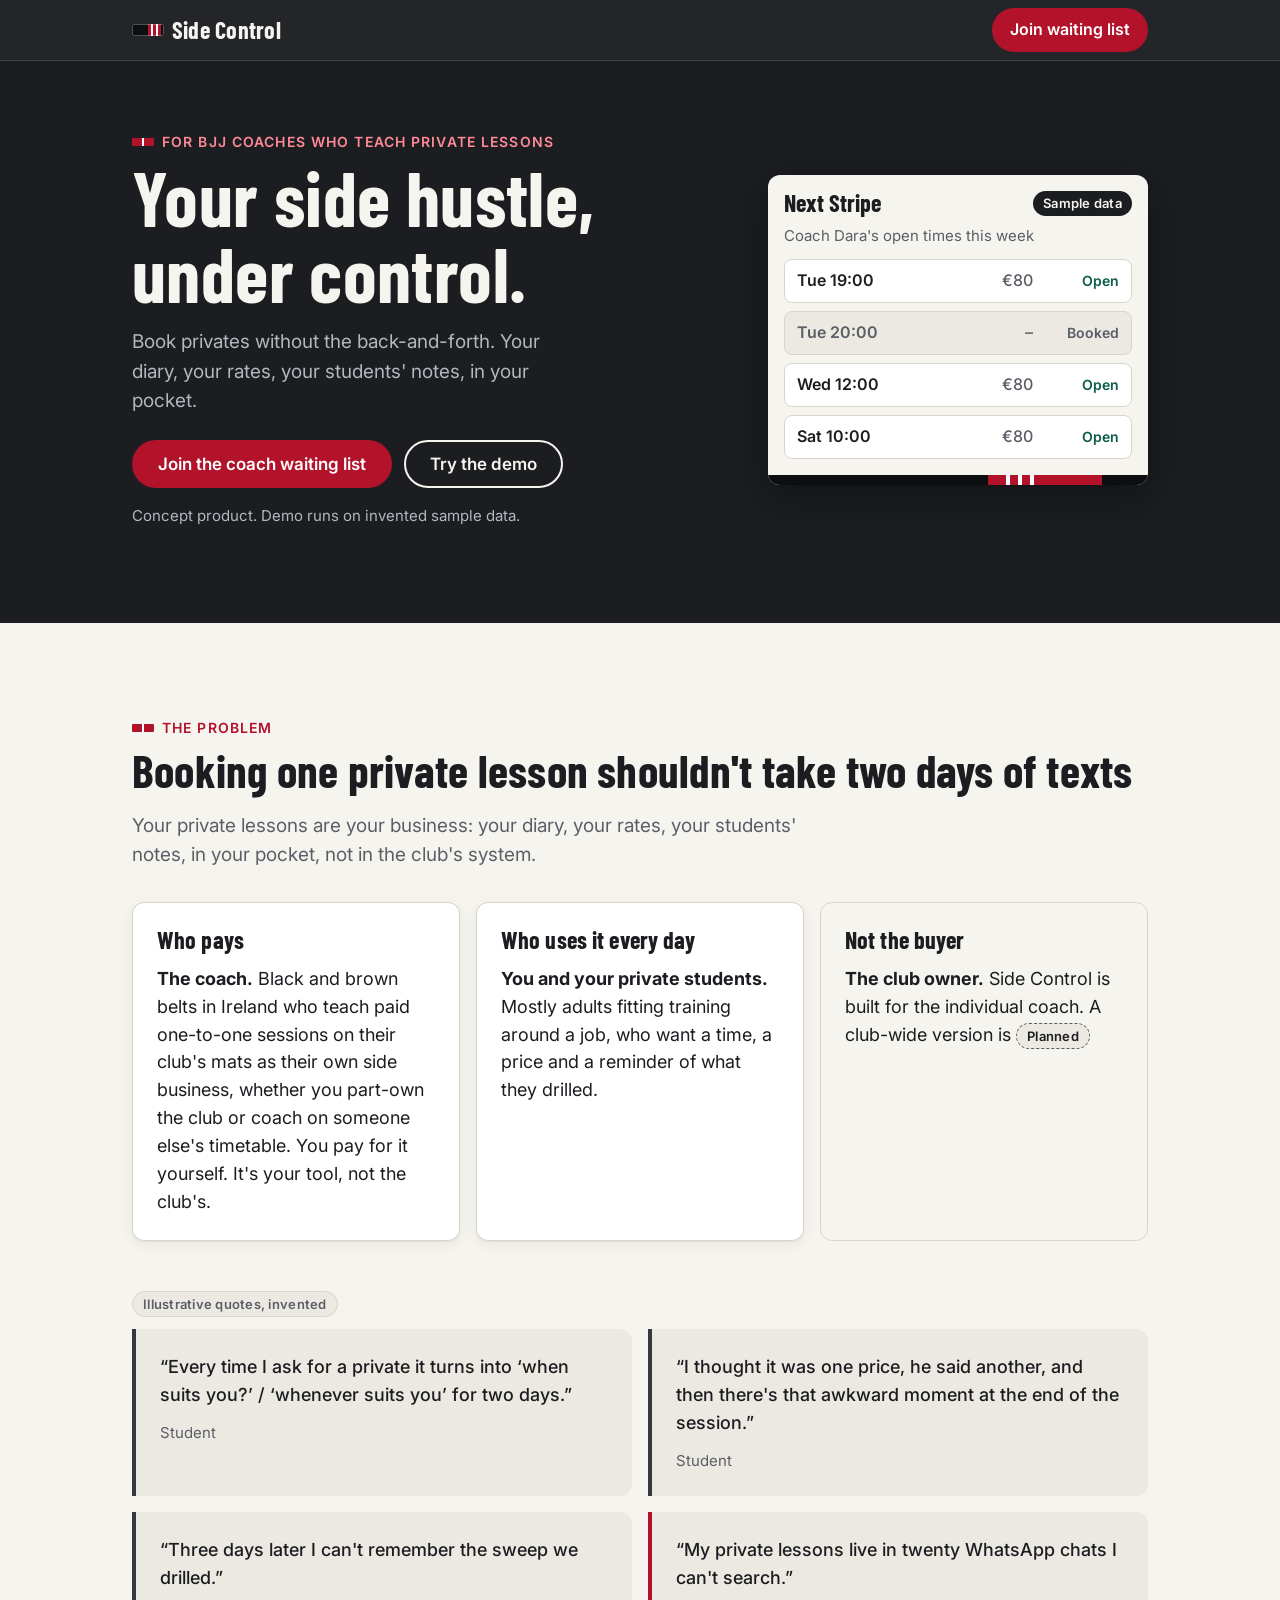
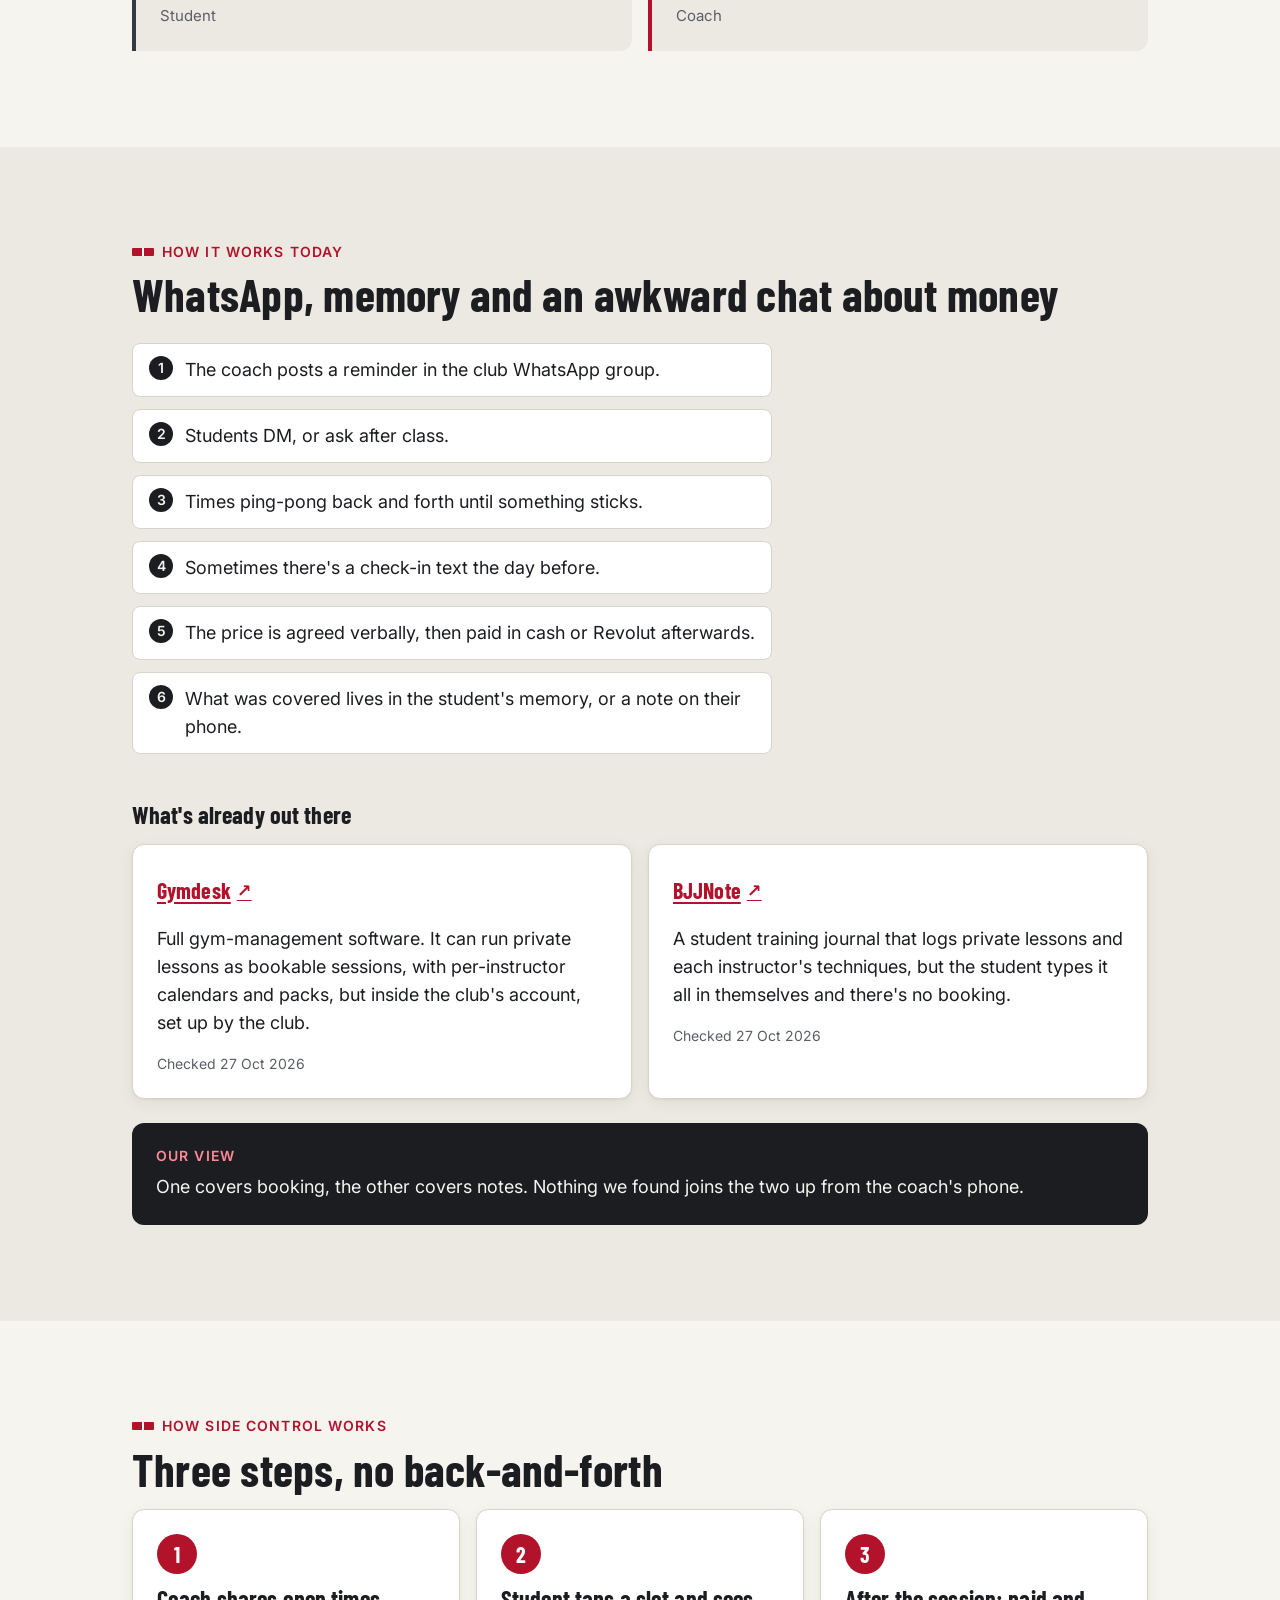
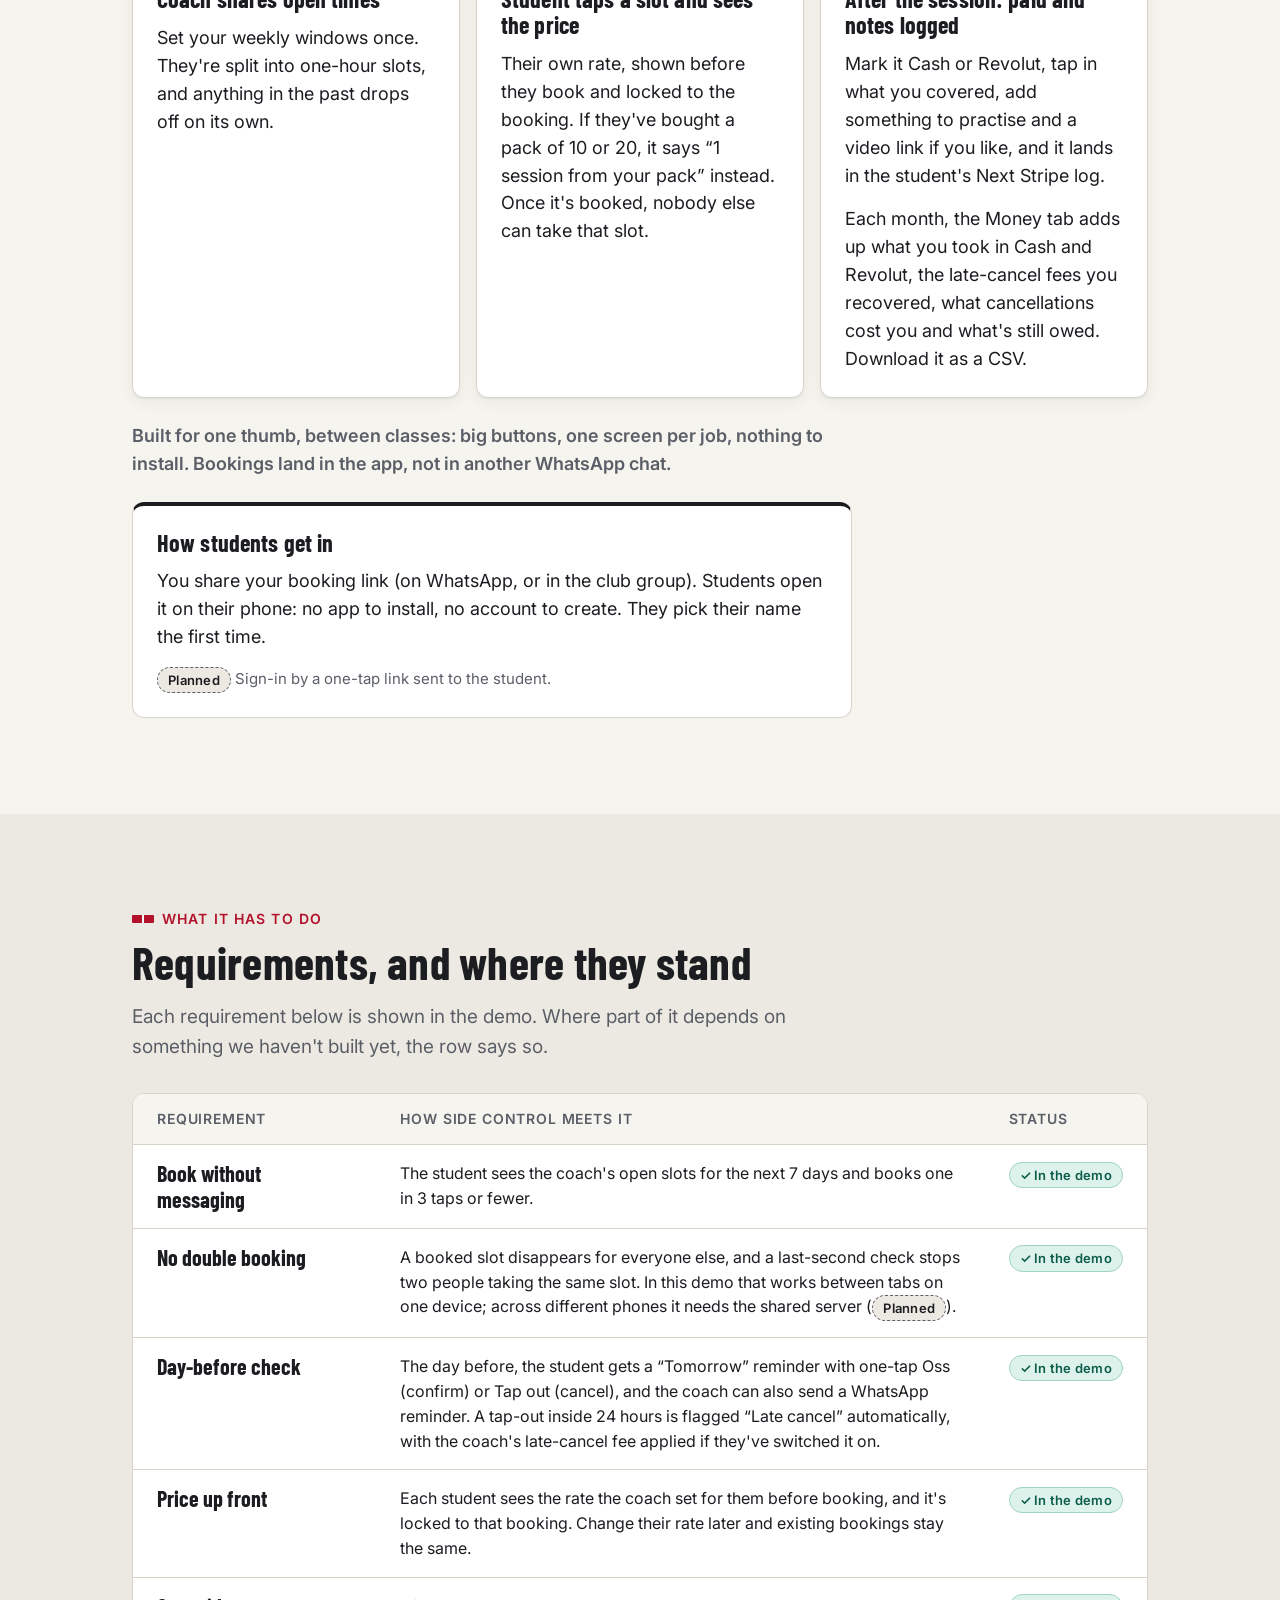
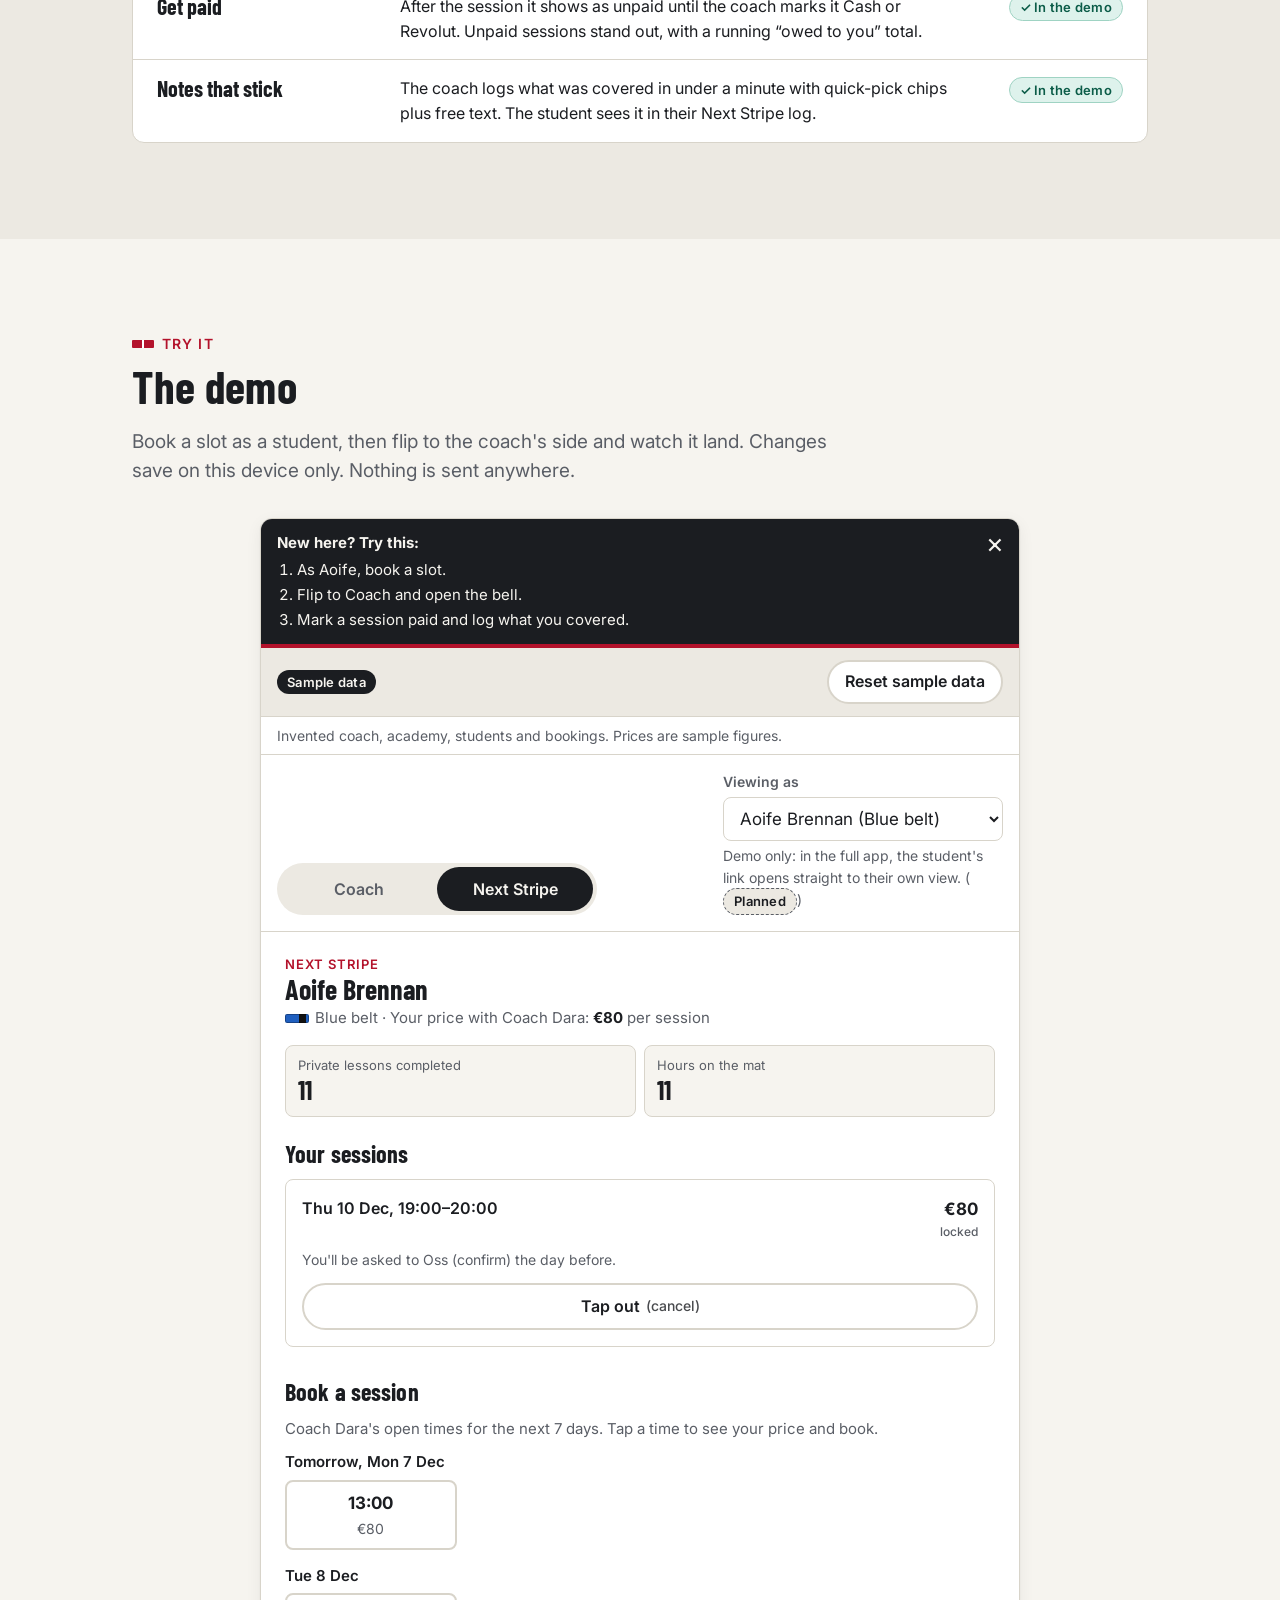
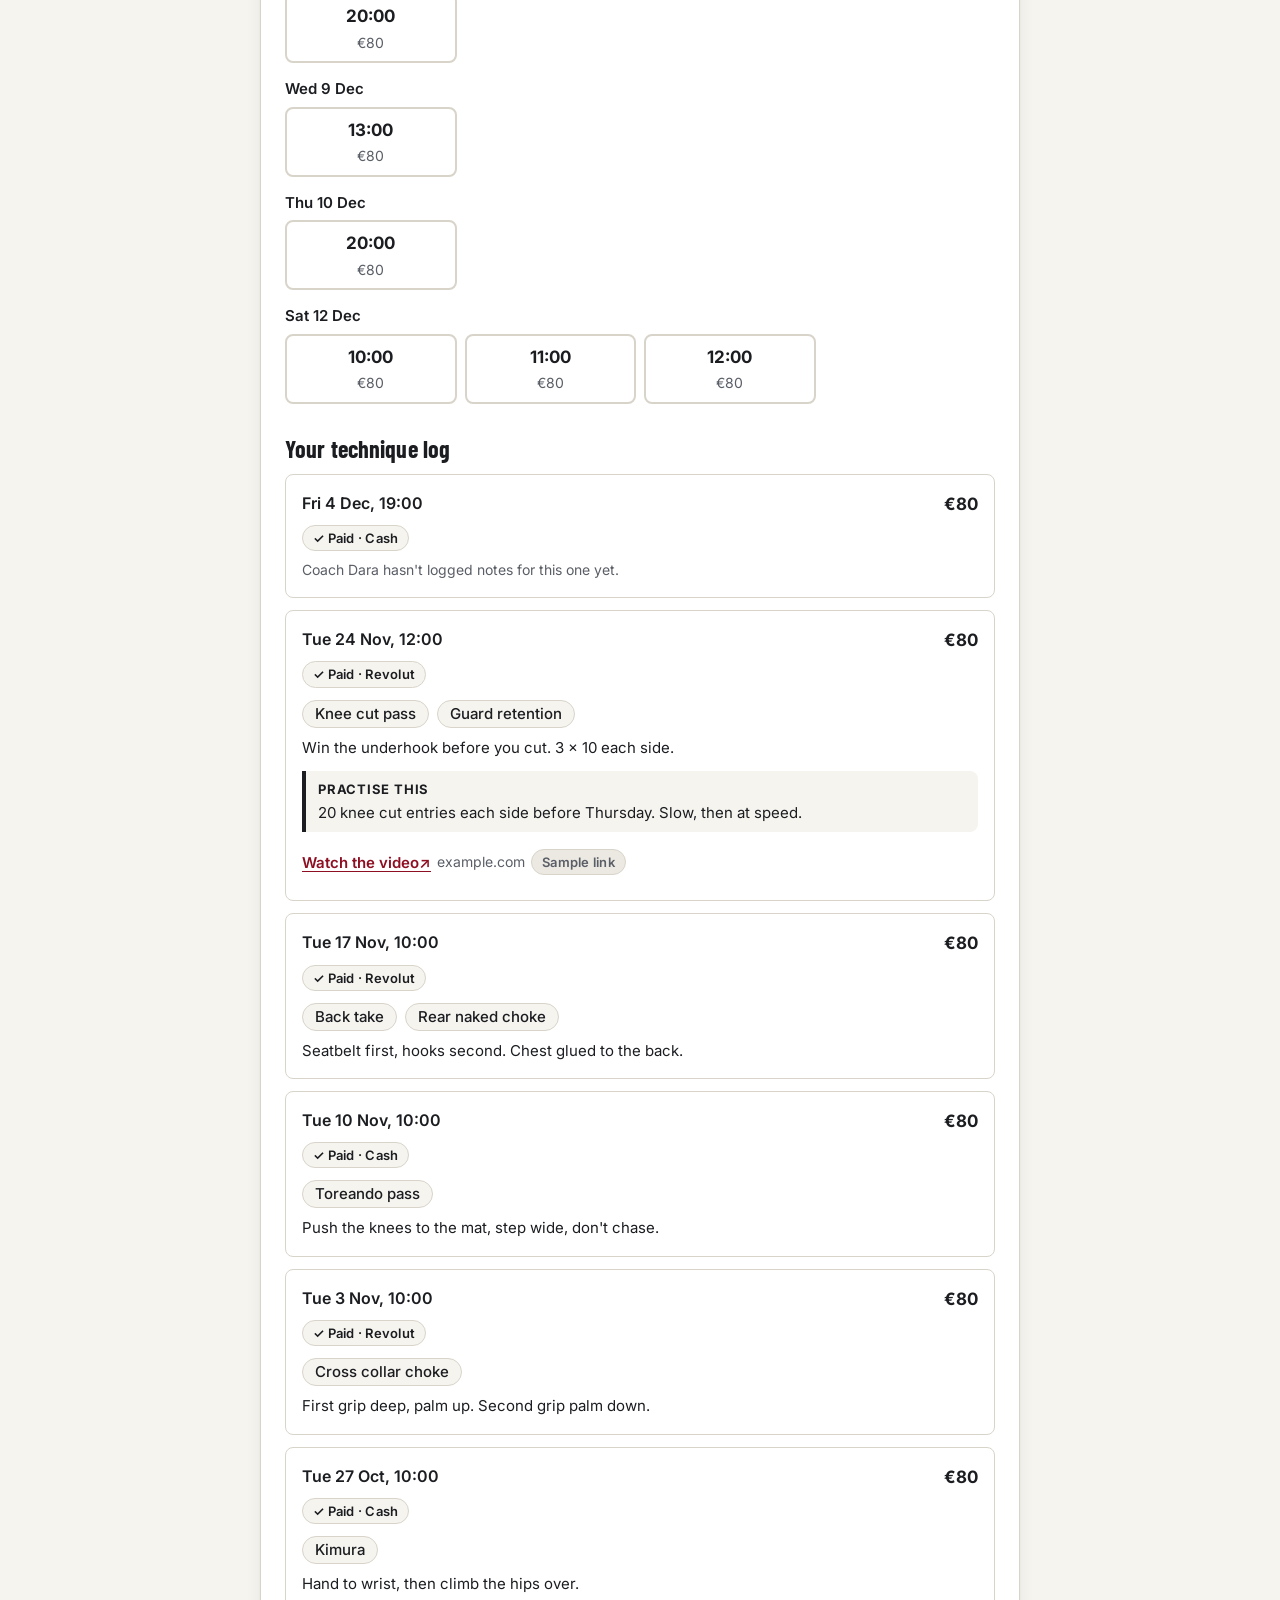
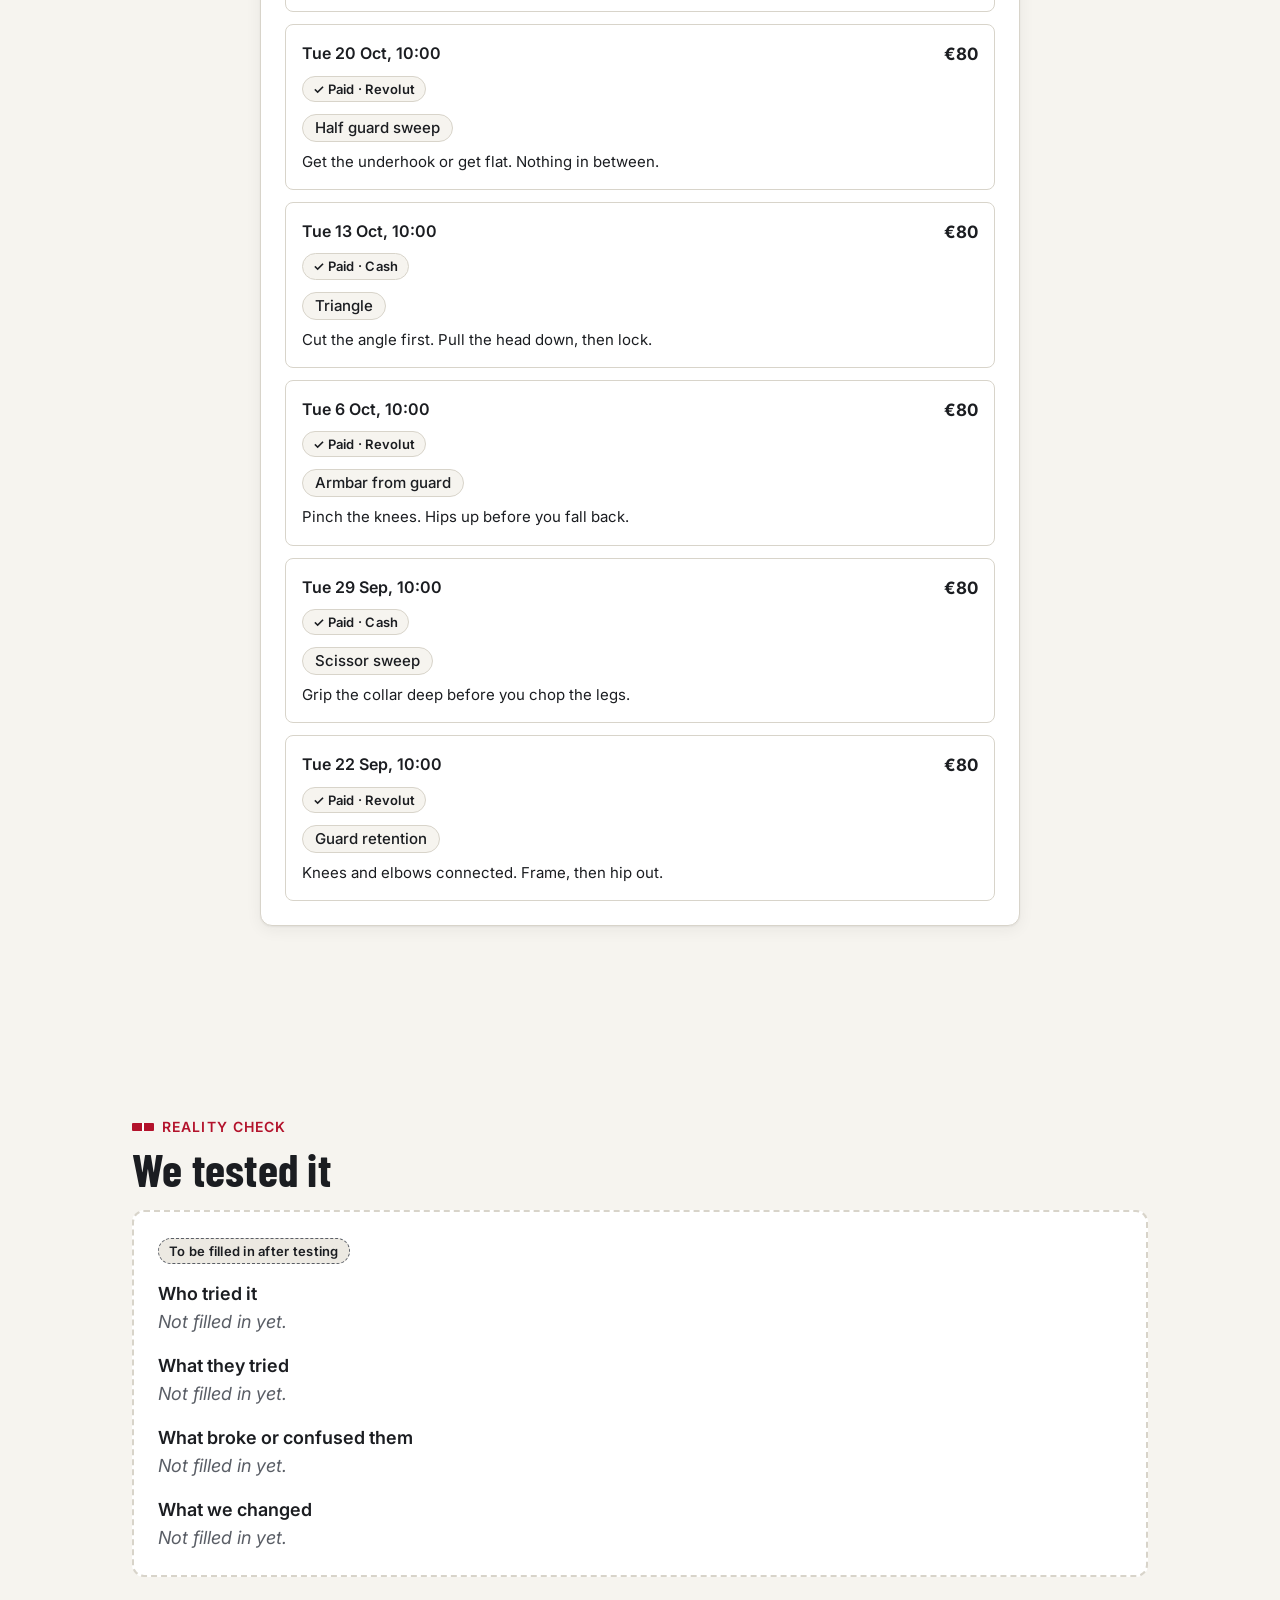
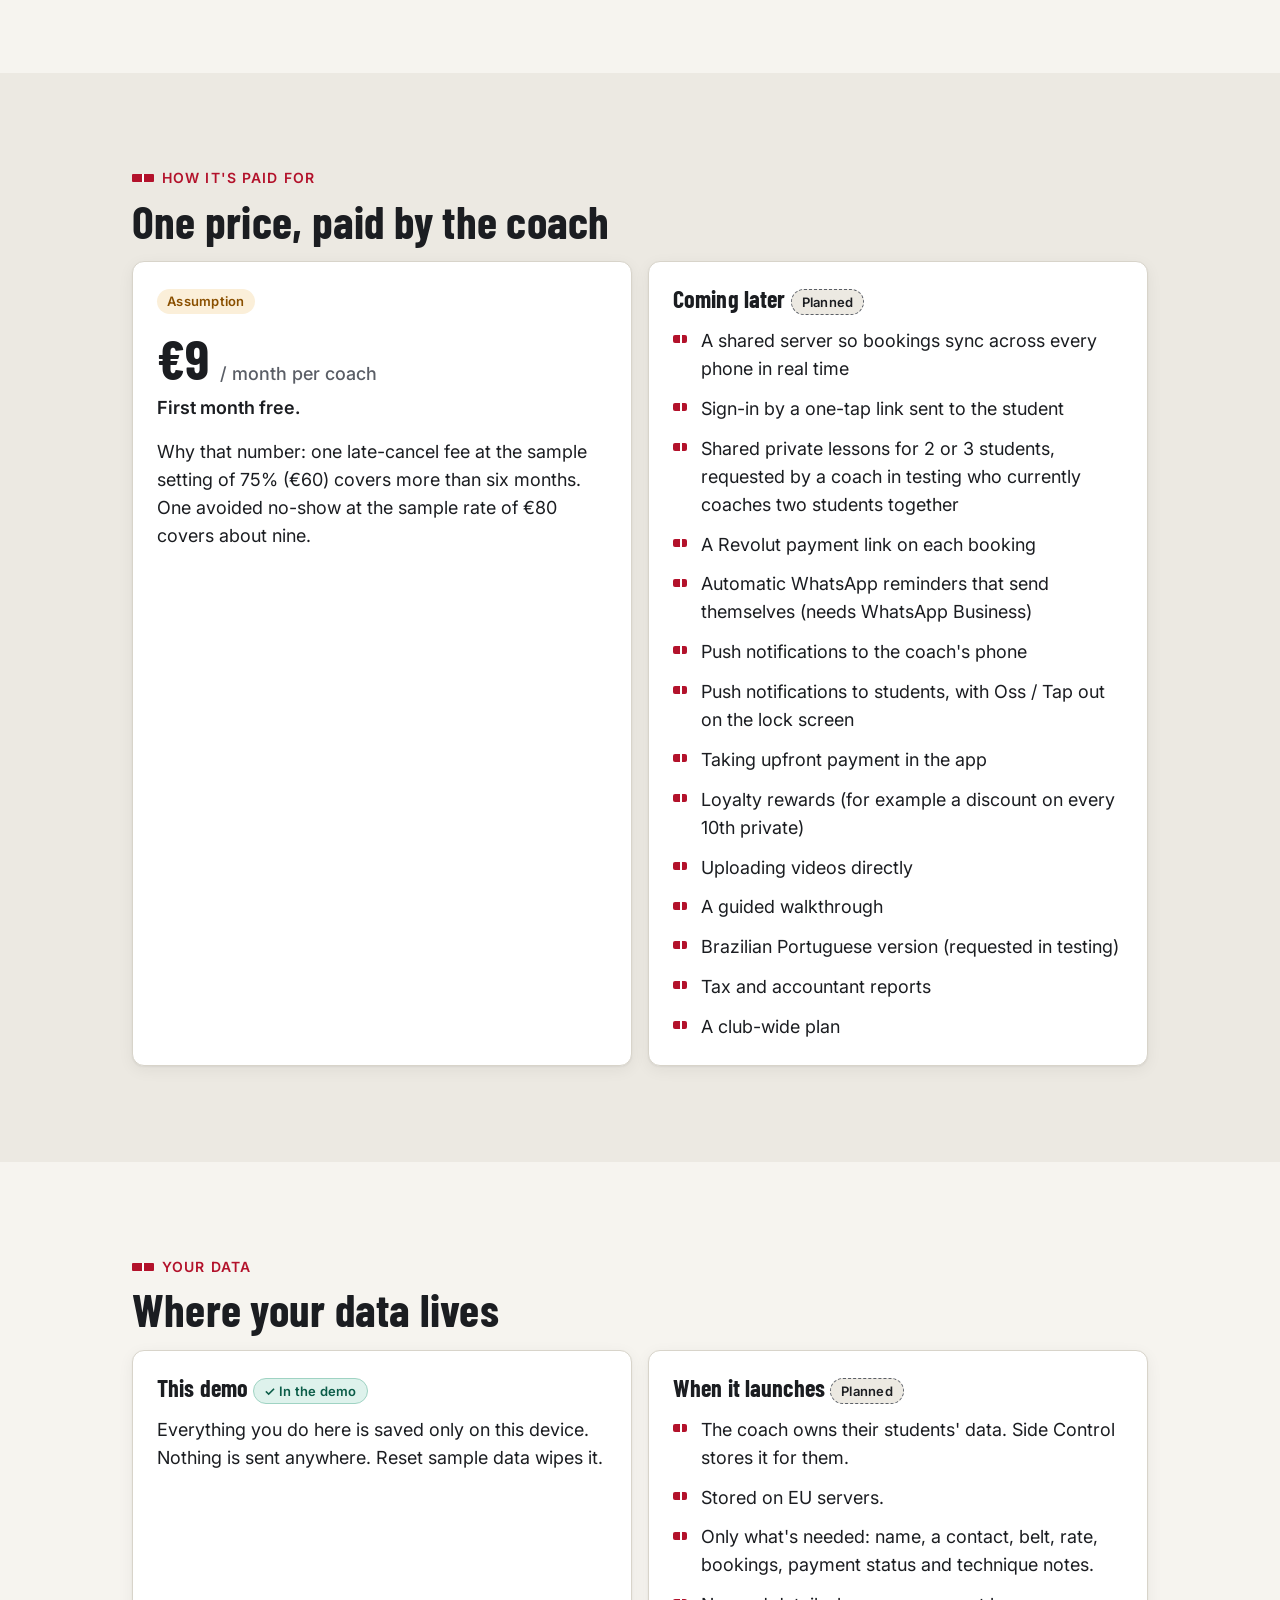
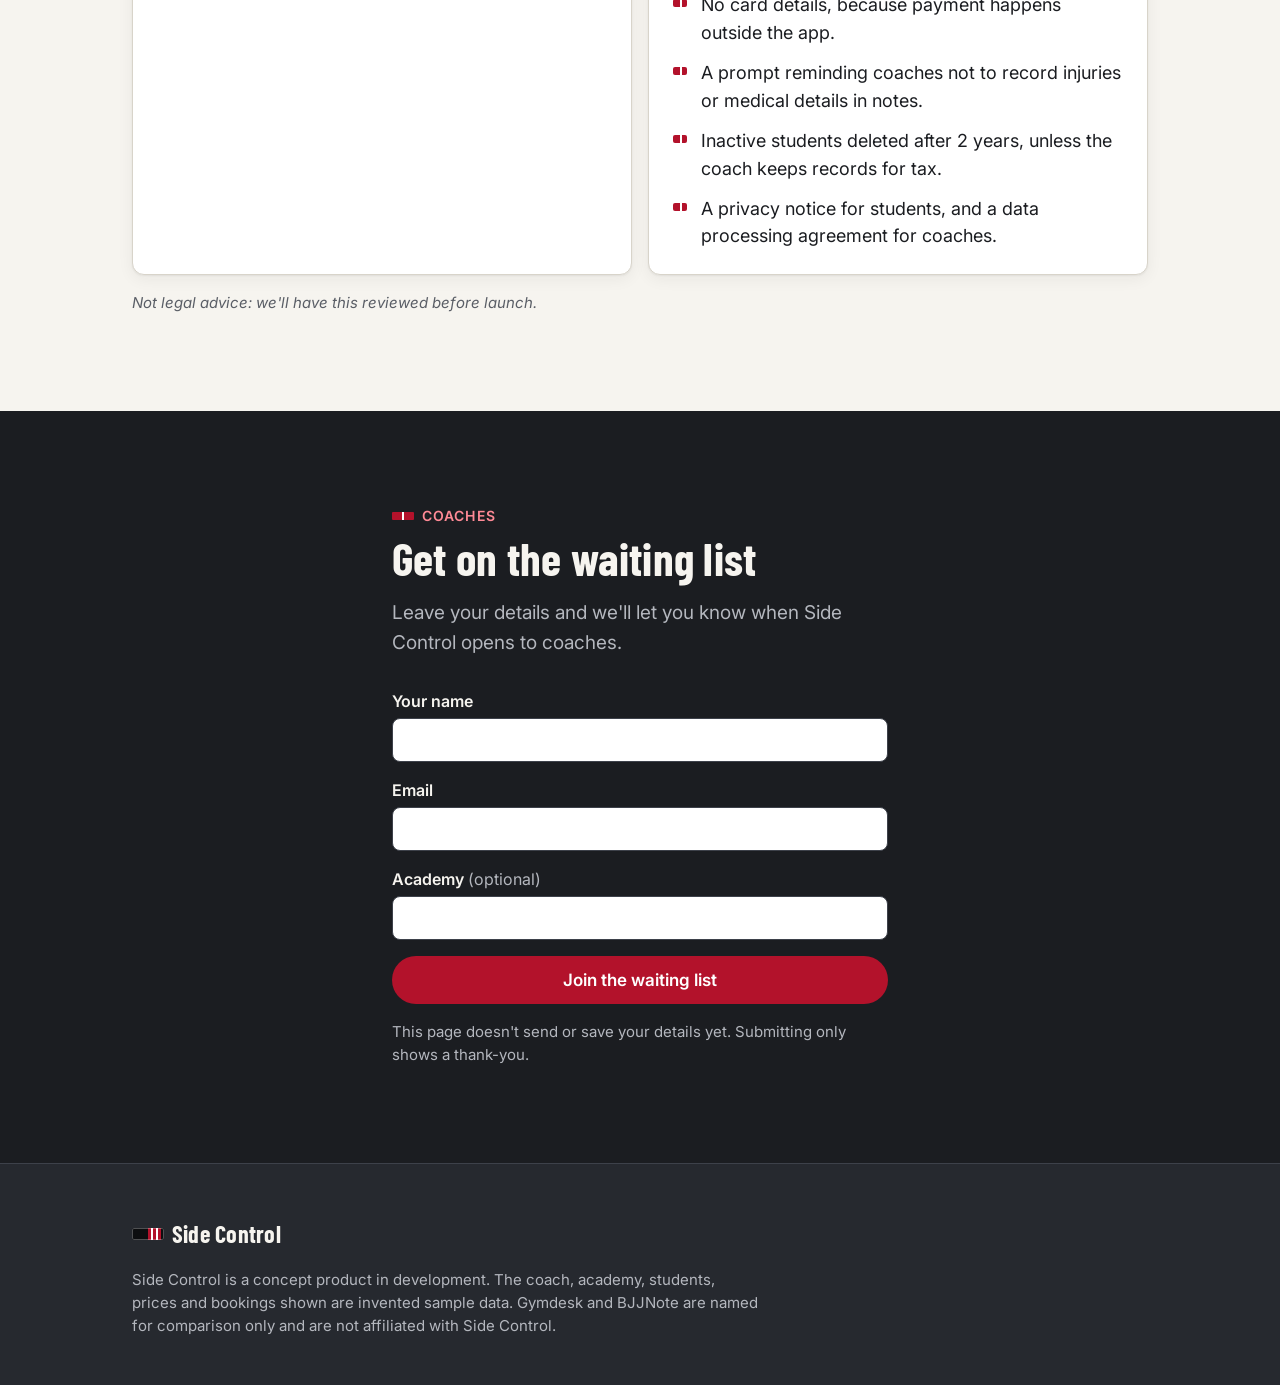
==== commit 2539212d: "Club owner requests: packs, homework and video links, monthly money summary - Packs of 10 or 20 sess" ====
--- a/index.html
+++ b/index.html
@@ -9,7 +9,7 @@
   <link rel="preconnect" href="https://fonts.googleapis.com">
   <link rel="preconnect" href="https://fonts.gstatic.com" crossorigin>
   <link href="https://fonts.googleapis.com/css2?family=Barlow+Condensed:wght@600;700&family=Inter:wght@400;500;600;700&display=swap" rel="stylesheet">
-  <link rel="stylesheet" href="styles.css?v=6">
+  <link rel="stylesheet" href="styles.css?v=7">
   <script>
     /* Safety net (old-style JS on purpose, so it runs on any browser):
        if the demo fails to start, say so inside the demo panel instead of leaving it blank. */
@@ -177,12 +177,13 @@
           <li class="card how__step">
             <span class="how__num" aria-hidden="true">2</span>
             <h3 class="card__title">Student taps a slot and sees the price</h3>
-            <p>Their own rate, shown before they book and locked to the booking. Once it's booked, nobody else can take that slot.</p>
+            <p>Their own rate, shown before they book and locked to the booking. If they've bought a pack of 10 or 20, it says “1 session from your pack” instead. Once it's booked, nobody else can take that slot.</p>
           </li>
           <li class="card how__step">
             <span class="how__num" aria-hidden="true">3</span>
             <h3 class="card__title">After the session: paid and notes logged</h3>
-            <p>Mark it Cash or Revolut, tap in what you covered, and it lands in the student's Next Stripe log.</p>
+            <p>Mark it Cash or Revolut, tap in what you covered, add something to practise and a video link if you like, and it lands in the student's Next Stripe log.</p>
+            <p>Each month, the Money tab adds up what you took in Cash and Revolut, the late-cancel fees you recovered, what cancellations cost you and what's still owed. Download it as a CSV.</p>
           </li>
         </ol>
         <p class="how__note">Built for one thumb, between classes: big buttons, one screen per job, nothing to install. Bookings land in the app, not in another WhatsApp chat.</p>
@@ -200,7 +201,7 @@
       <div class="container">
         <p class="eyebrow">What it has to do</p>
         <h2 id="req-title">Requirements, and where they stand</h2>
-        <p class="lead">Each one works in the demo below.</p>
+        <p class="lead">Each requirement below is shown in the demo. Where part of it depends on something we haven't built yet, the row says so.</p>
 
         <table class="req">
           <thead>
@@ -279,7 +280,7 @@
                 <span class="picker__label">Viewing as</span>
                 <select id="student-picker" class="picker__select" aria-describedby="picker-note"></select>
               </label>
-              <p class="picker__note" id="picker-note">Demo only: in the full app, the student's link opens straight to their own view.</p>
+              <p class="picker__note" id="picker-note">Demo only: in the full app, the student's link opens straight to their own view. (<span class="tag tag--planned">Planned</span>)</p>
             </div>
           </div>
 
@@ -336,6 +337,7 @@
               <li>Uploading videos directly</li>
               <li>A guided walkthrough</li>
               <li>Brazilian Portuguese version (requested in testing)</li>
+              <li>Tax and accountant reports</li>
               <li>A club-wide plan</li>
             </ul>
           </article>
@@ -411,6 +413,6 @@
       <p>Side Control is a concept product in development. The coach, academy, students, prices and bookings shown are invented sample data. Gymdesk and BJJNote are named for comparison only and are not affiliated with Side Control.</p>    </div>
   </footer>
 
-  <script src="app.js?v=6" defer></script>
+  <script src="app.js?v=7" defer></script>
 </body>
 </html>
--- a/styles.css
+++ b/styles.css
@@ -1074,3 +1074,71 @@
 /* Focus rings stay visible on dark areas */
 .site-header :focus-visible, .hero :focus-visible, .section--dark :focus-visible,
 .callout :focus-visible, .remind :focus-visible, .hint :focus-visible { outline-color: var(--red-on-dark); }
+
+/* ---------- Club owner round: belt badges, packs, homework, monthly money ---------- */
+/* Belt badge: each student's real belt colour, with the black rank bar (red on a black belt).
+   These are student ranks, not the brand colour. */
+.belt {
+  --belt: #f7f5f0;
+  display: inline-block;
+  width: 24px;
+  height: 9px;
+  margin-right: 6px;
+  border-radius: 2px;
+  vertical-align: 0;
+  background: linear-gradient(90deg, transparent 0 14px, #111 14px 21px, transparent 21px), var(--belt);
+  box-shadow: inset 0 0 0 1px rgba(0, 0, 0, .3);
+}
+.belt--white  { --belt: #f7f5f0; }
+.belt--blue   { --belt: #1f5fbf; }
+.belt--purple { --belt: #6b3fa0; }
+.belt--brown  { --belt: #6d4423; }
+.belt--black  { background: linear-gradient(90deg, transparent 0 14px, var(--red) 14px 21px, transparent 21px), #0d0e10; box-shadow: inset 0 0 0 1px rgba(255, 255, 255, .25); }
+.belt--none   { display: none; }
+
+.tag--pack { background: var(--warn-soft); color: var(--warn); border: 1px solid #e8c27e; }
+
+/* Student's pack box (Next Stripe) */
+.packbox {
+  margin-top: var(--s3);
+  padding: var(--s3) var(--s4);
+  border: 1px solid var(--line);
+  border-left: 4px solid var(--ink);
+  border-radius: var(--radius-sm);
+  background: var(--white);
+}
+.packbox--warn { border-left-color: var(--warn); background: #fffaf1; }
+.packbox__title { margin: 0; font-size: 14px; font-weight: 600; color: var(--muted); }
+.packbox__left { margin: 2px 0 0; font: 700 26px/1.1 var(--font-head); }
+.packbox__left span { font: 500 15px/1.3 var(--font-body); color: var(--muted); }
+.sheet__price--pack { font-size: 24px; line-height: 1.15; }
+
+/* Packs on the coach's student card */
+.packs { margin-top: var(--s4); padding-top: var(--s3); border-top: 1px solid var(--line); }
+.packs__title { margin: 0 0 var(--s2); font-weight: 700; }
+.packrow { padding: var(--s3); margin-bottom: var(--s2); background: var(--white); border: 1px solid var(--line); border-radius: var(--radius-sm); }
+.packrow__head { margin: 0; font-size: 15px; }
+.packrow__left { margin: 2px 0 0; font: 700 22px/1.1 var(--font-head); }
+
+/* Homework and video in the notes */
+.hw { margin-top: var(--s3); padding: var(--s2) var(--s3); background: var(--paper); border-left: 4px solid var(--ink); border-radius: 0 var(--radius-sm) var(--radius-sm) 0; }
+.hw__label { margin: 0; font-size: 13px; font-weight: 700; letter-spacing: .06em; text-transform: uppercase; }
+.hw__text { margin: 2px 0 0; font-size: 15px; }
+.video { margin: var(--s2) 0 0; font-size: 15px; display: flex; flex-wrap: wrap; align-items: center; gap: 6px; }
+.video a { display: inline-flex; align-items: center; min-height: var(--tap); font-weight: 600; color: var(--red-dark); }
+.video__host { color: var(--muted); font-size: 14px; }
+
+/* Monthly money summary */
+.month { margin-top: var(--s4); padding: var(--s4); border: 1px solid var(--line); border-radius: var(--radius-sm); background: var(--white); }
+.month__nav { display: flex; align-items: center; justify-content: space-between; gap: var(--s2); }
+.month__label { text-align: center; }
+.month__label .dm-h { margin: 0; }
+.month__label p { margin: 0; font-size: 14px; color: var(--muted); }
+.month__arrow { width: var(--tap); padding: 0; font-size: 26px; line-height: 1; flex: none; }
+.month__arrow[disabled] { color: var(--muted); background: var(--paper); border-style: dashed; cursor: default; }
+.month__grid { display: grid; grid-template-columns: 1fr 1fr; gap: var(--s2); margin: var(--s3) 0; }
+.month__cell { margin: 0; padding: var(--s3); background: var(--paper); border-radius: var(--radius-sm); }
+.month__cell--wide { grid-column: 1 / -1; }
+.month__cell dt { font-size: 13px; color: var(--muted); line-height: 1.25; }
+.month__cell dd { margin: 2px 0 0; font: 700 26px/1.1 var(--font-head); }
+.month__cell p { margin: 2px 0 0; font-size: 14px; color: var(--muted); }
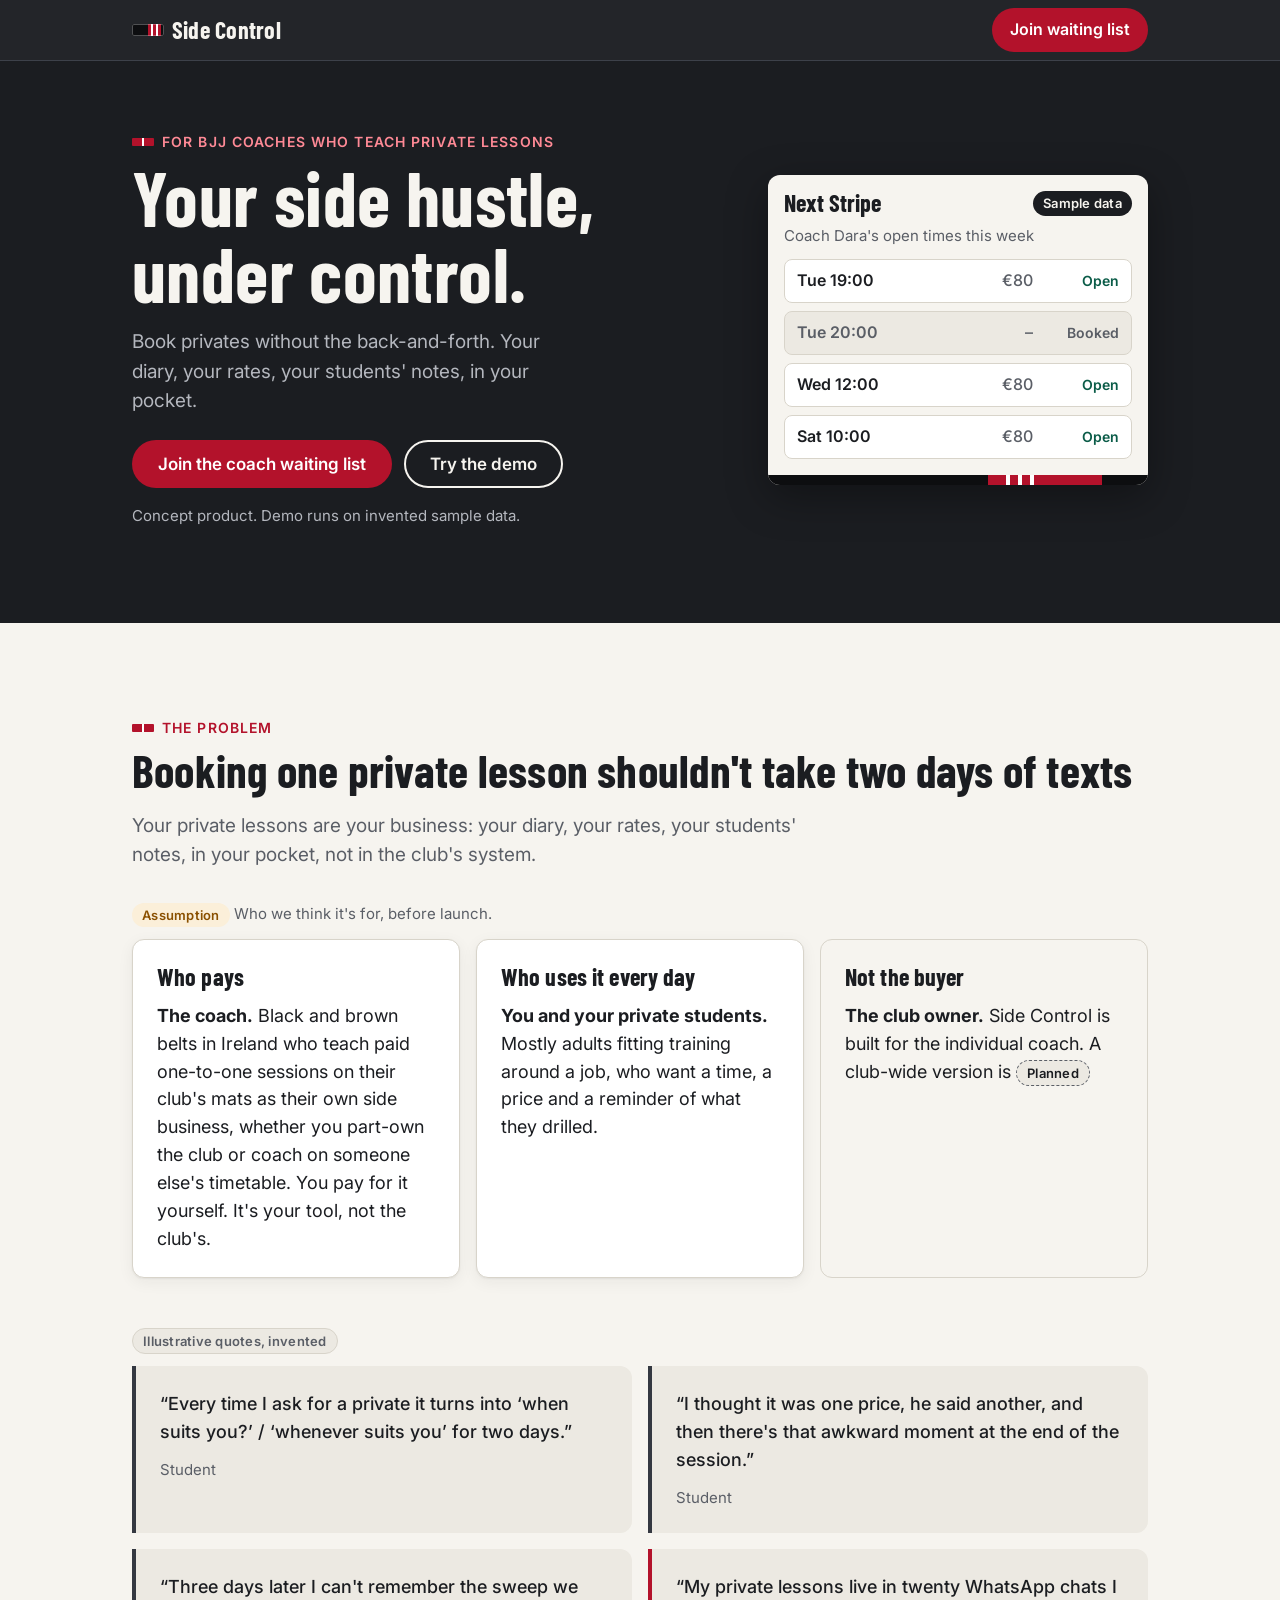
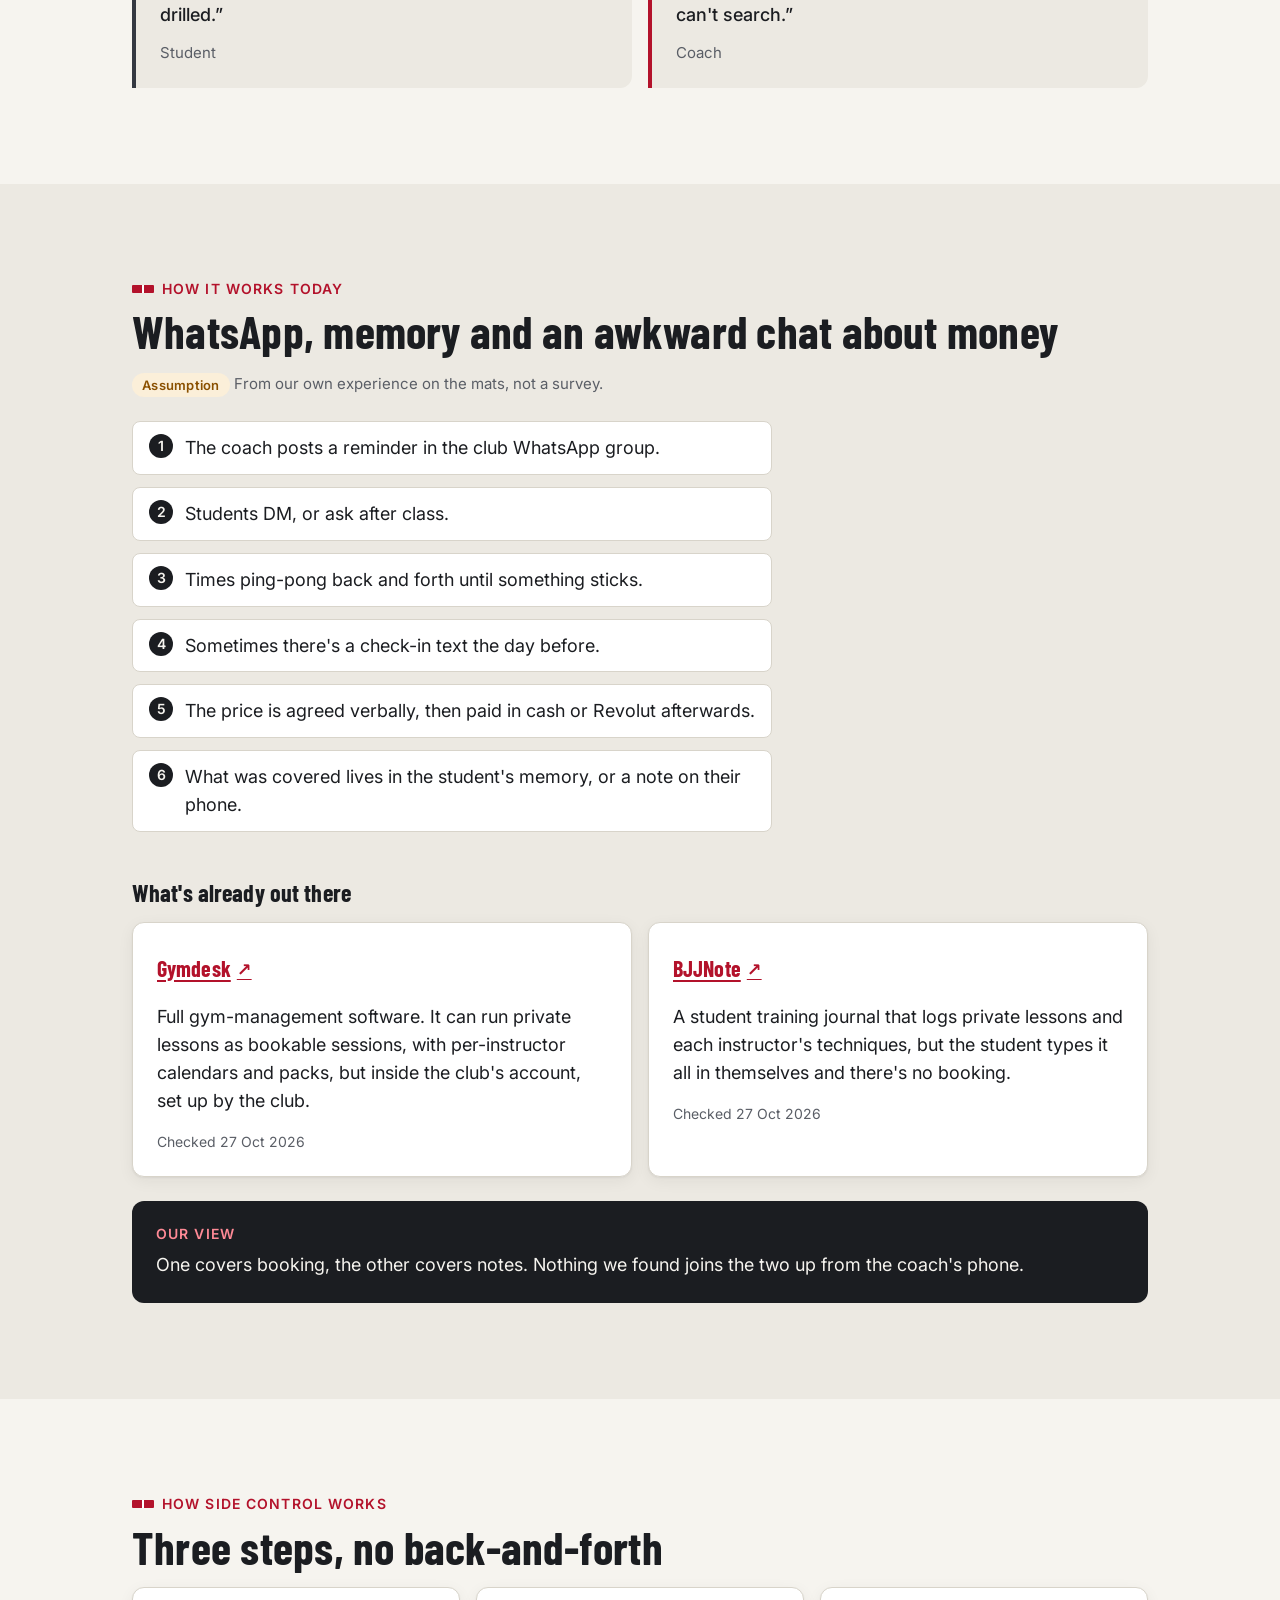
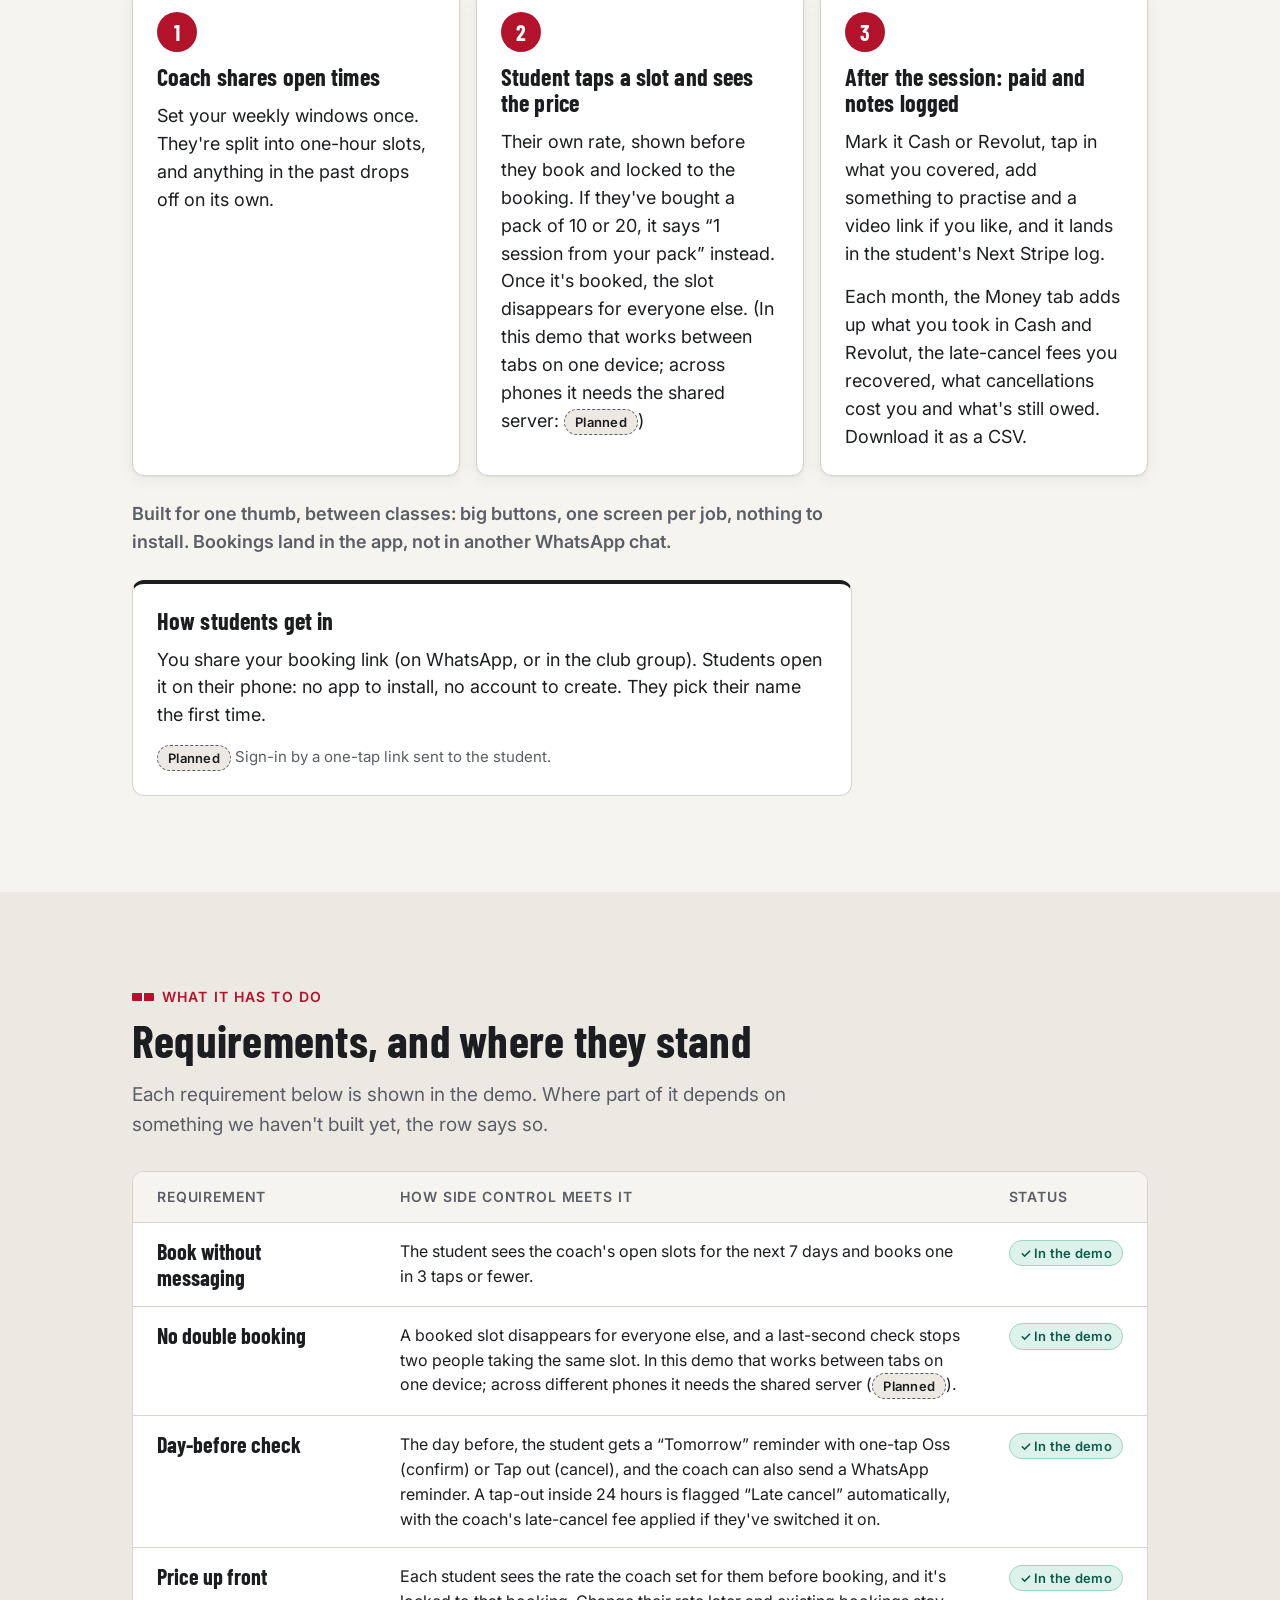
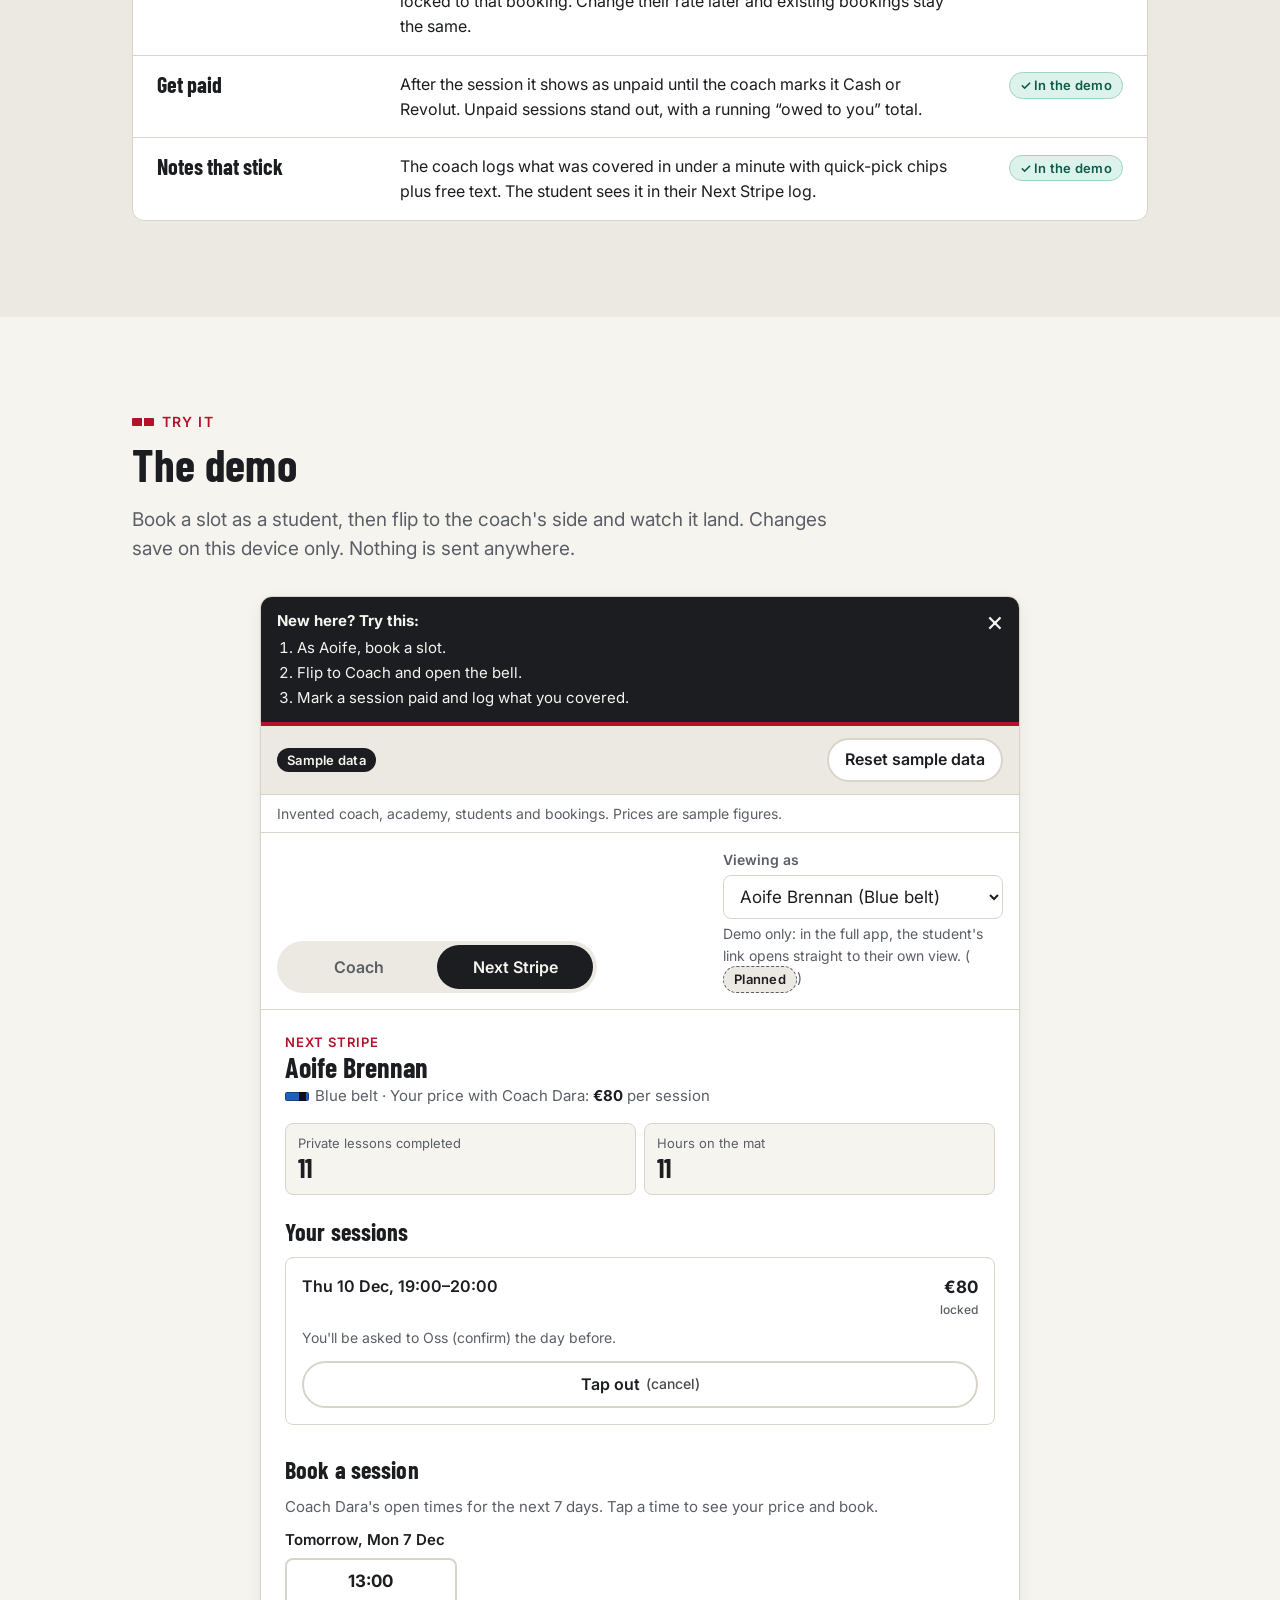
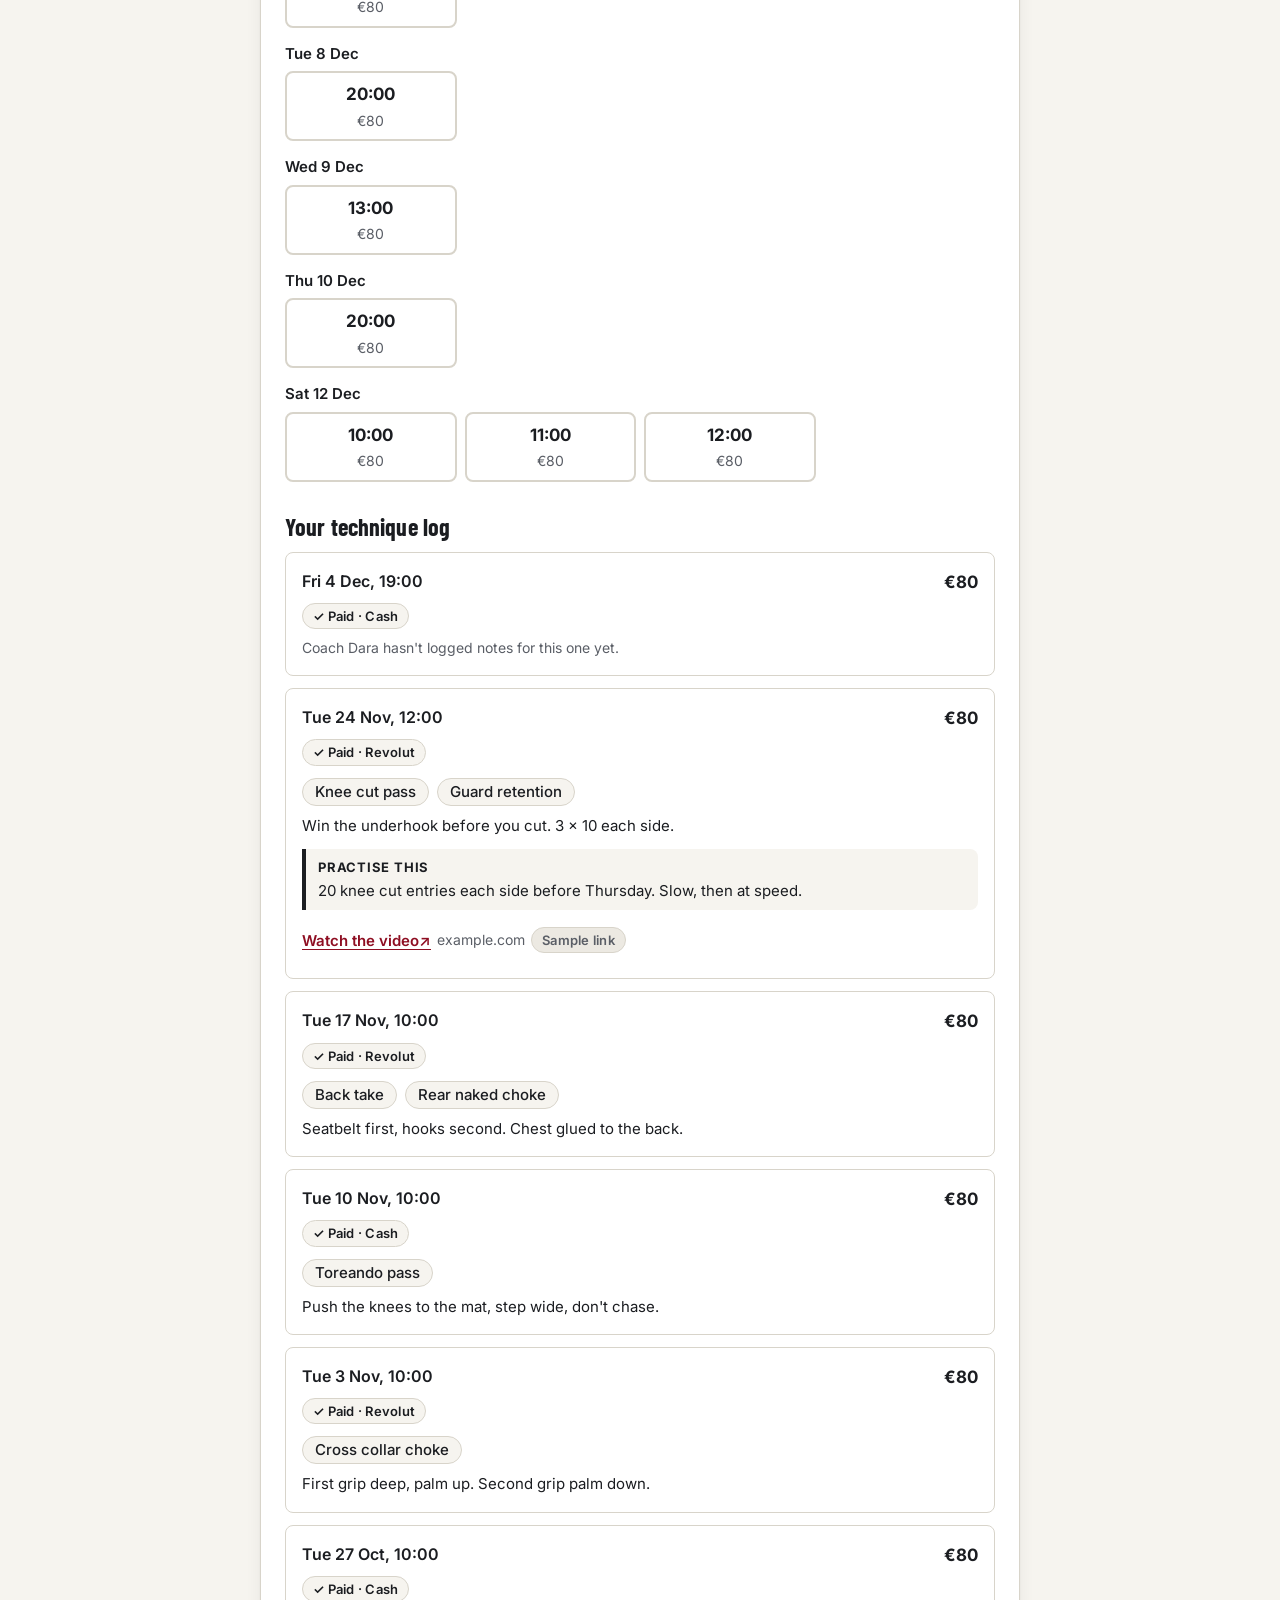
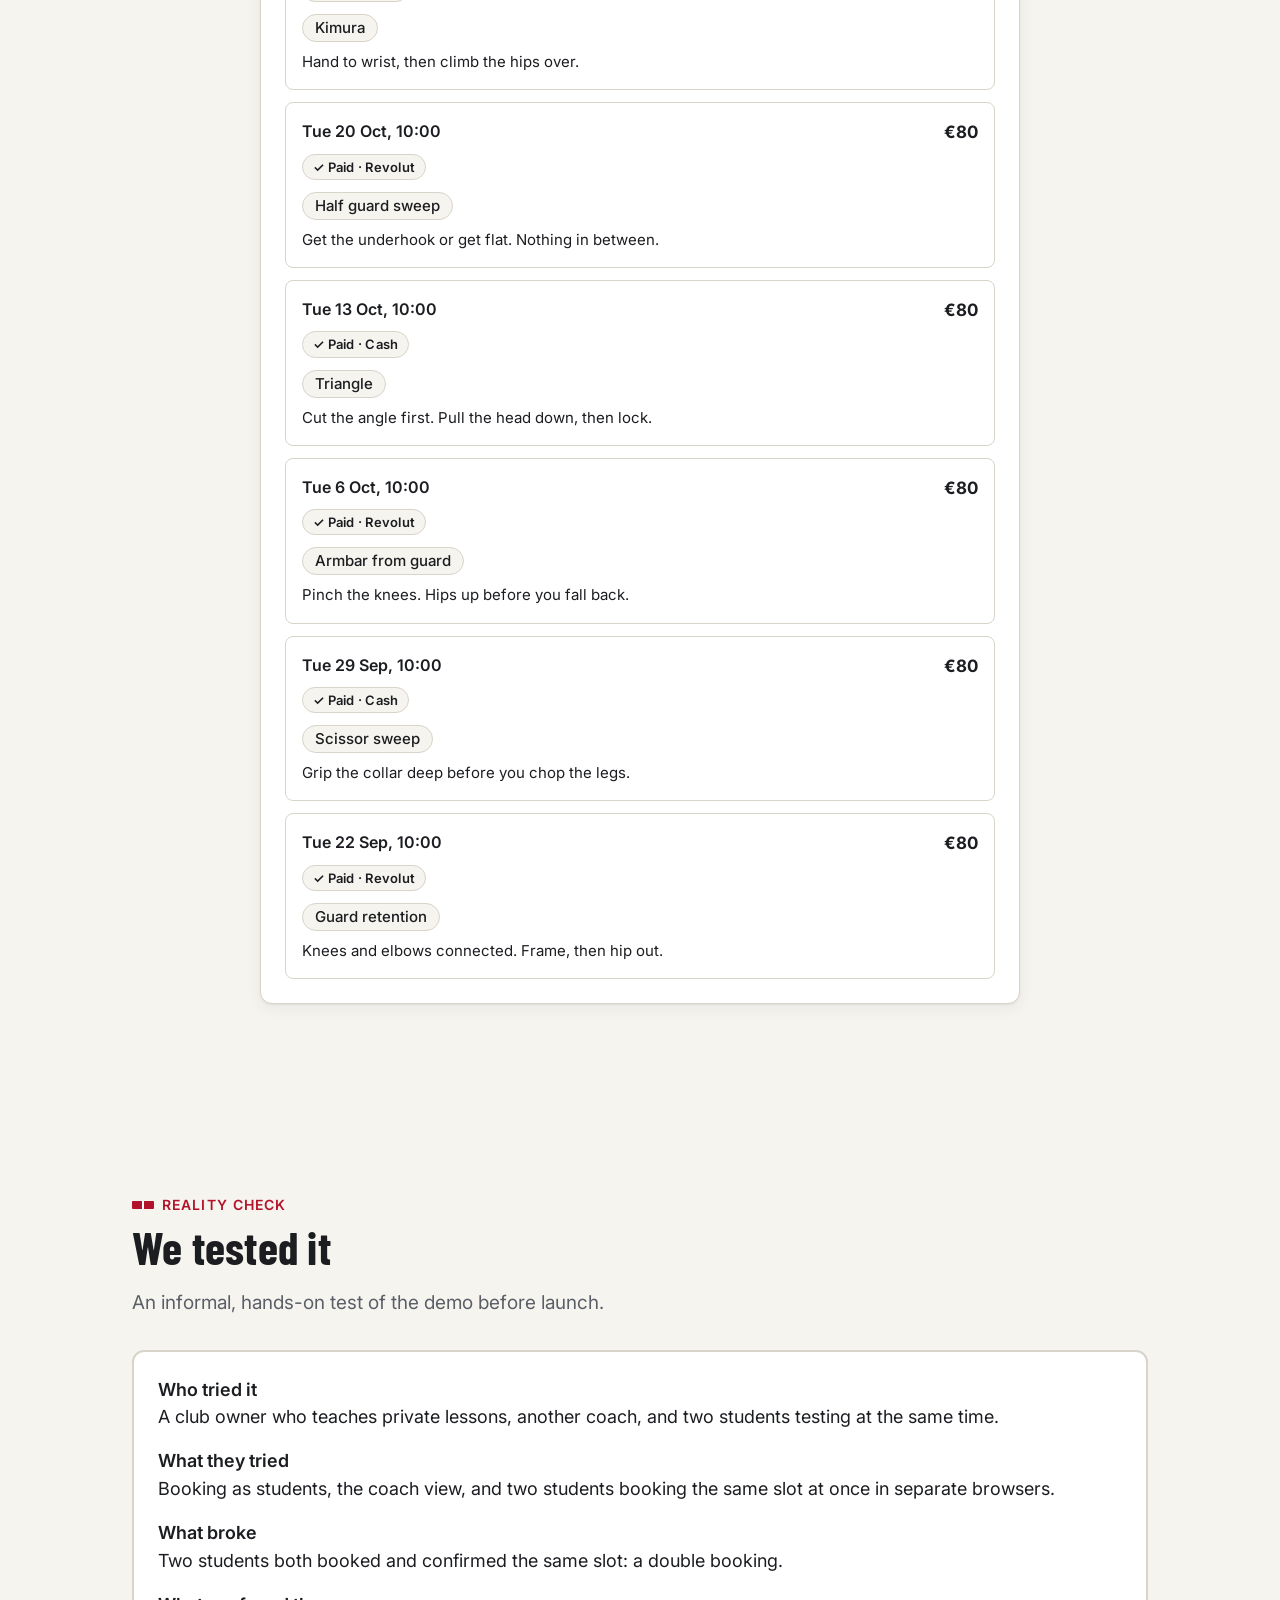
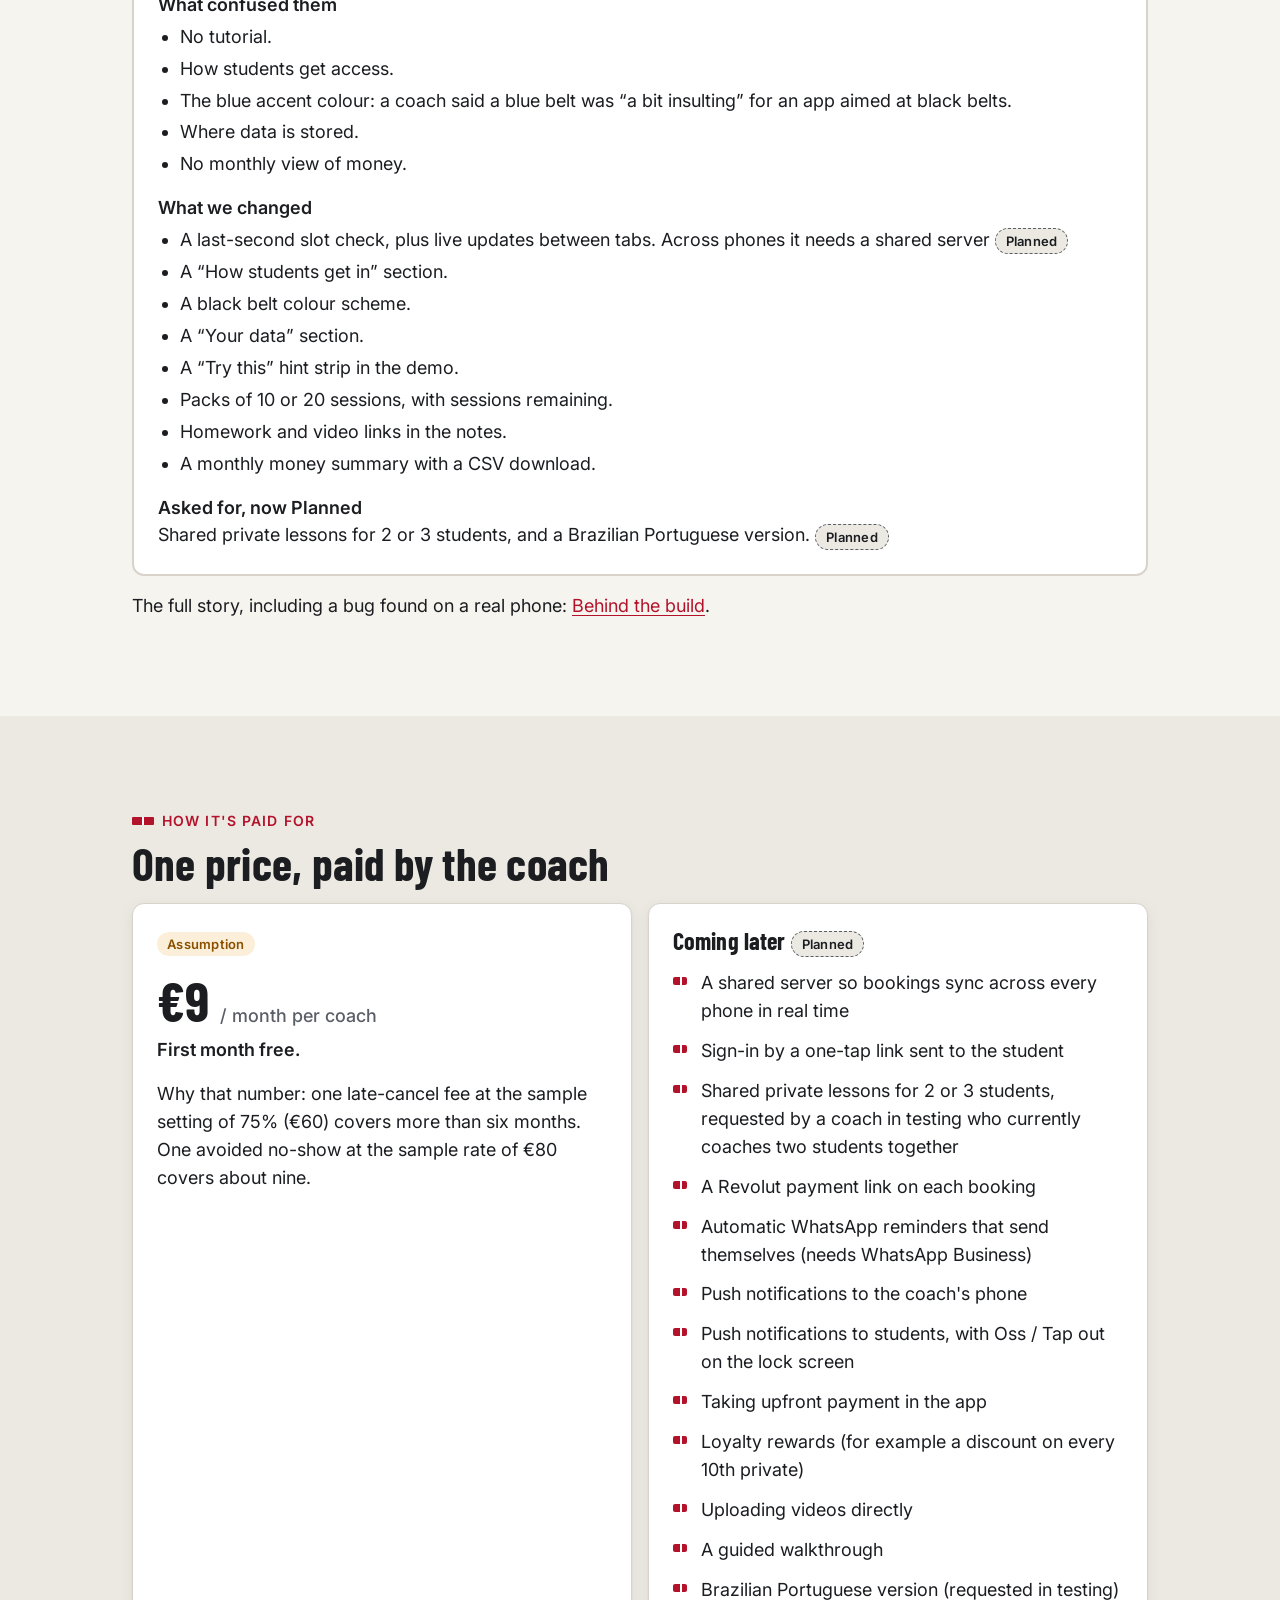
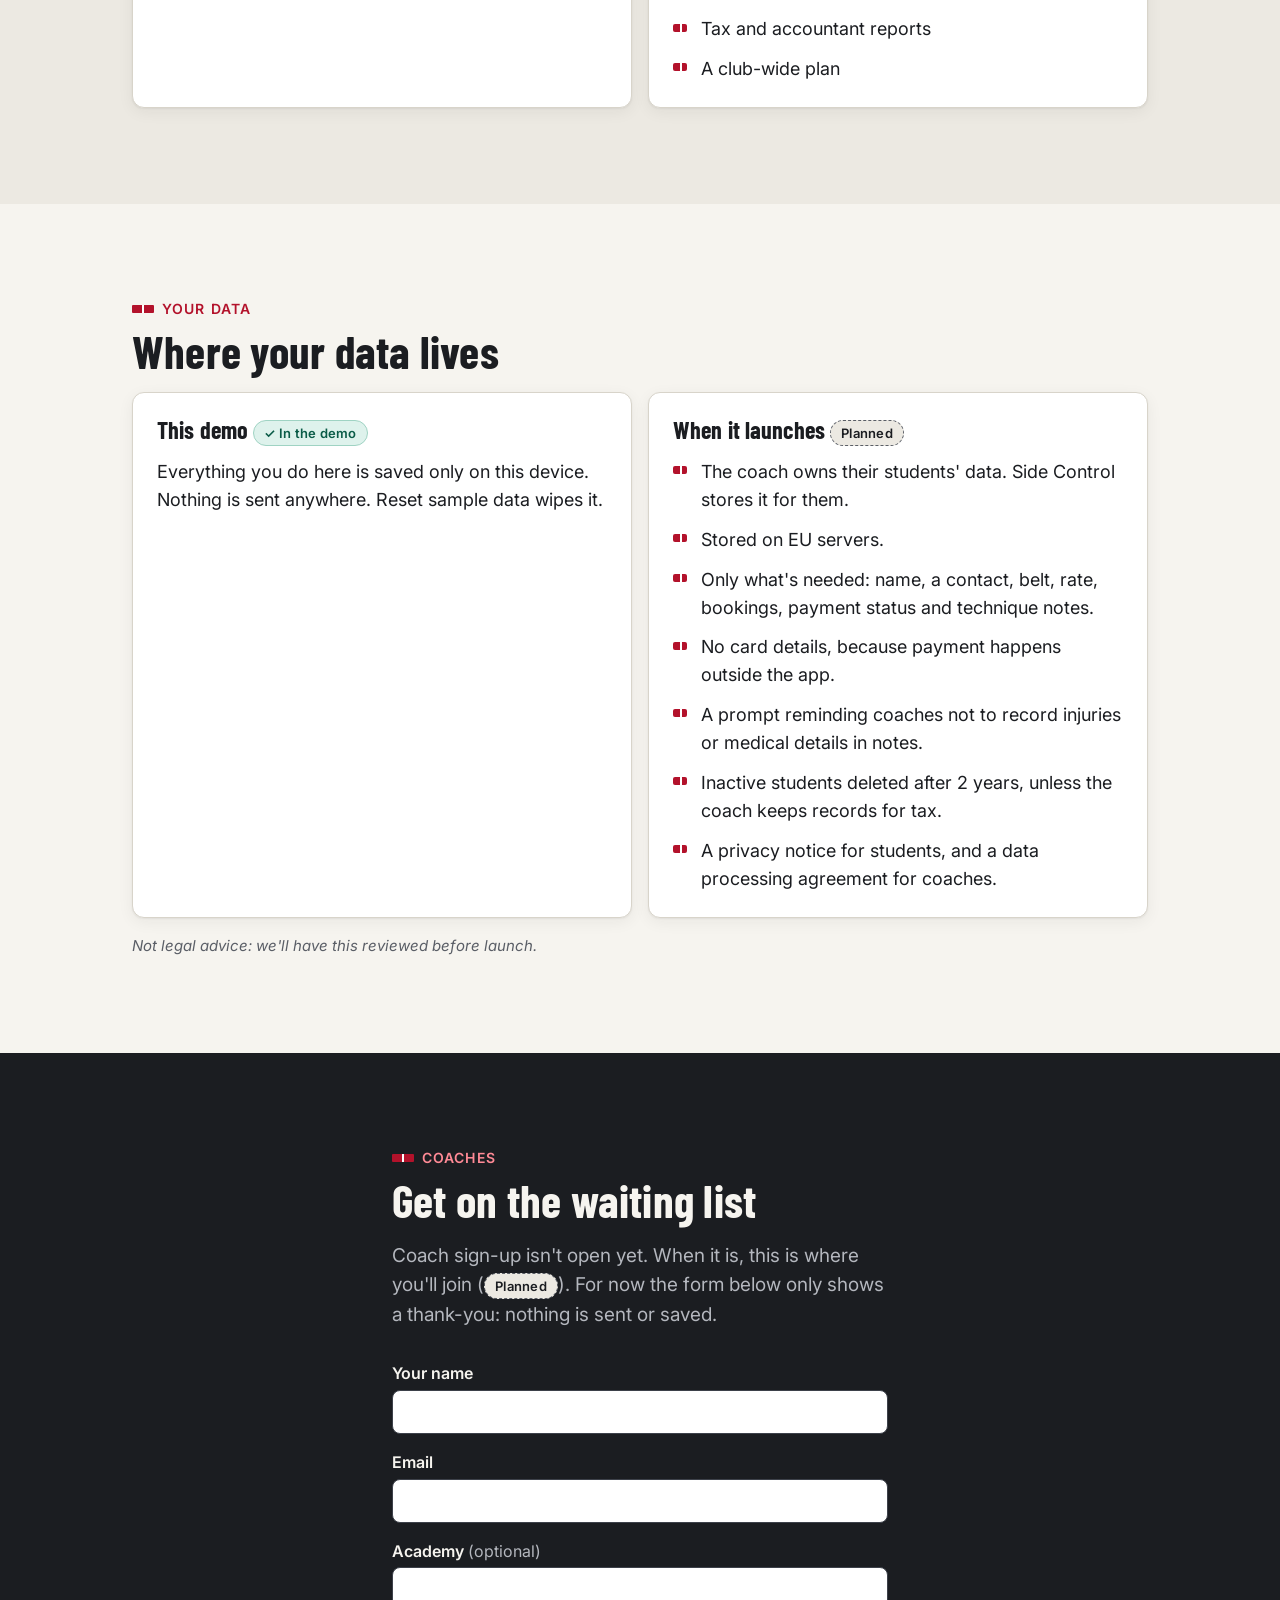
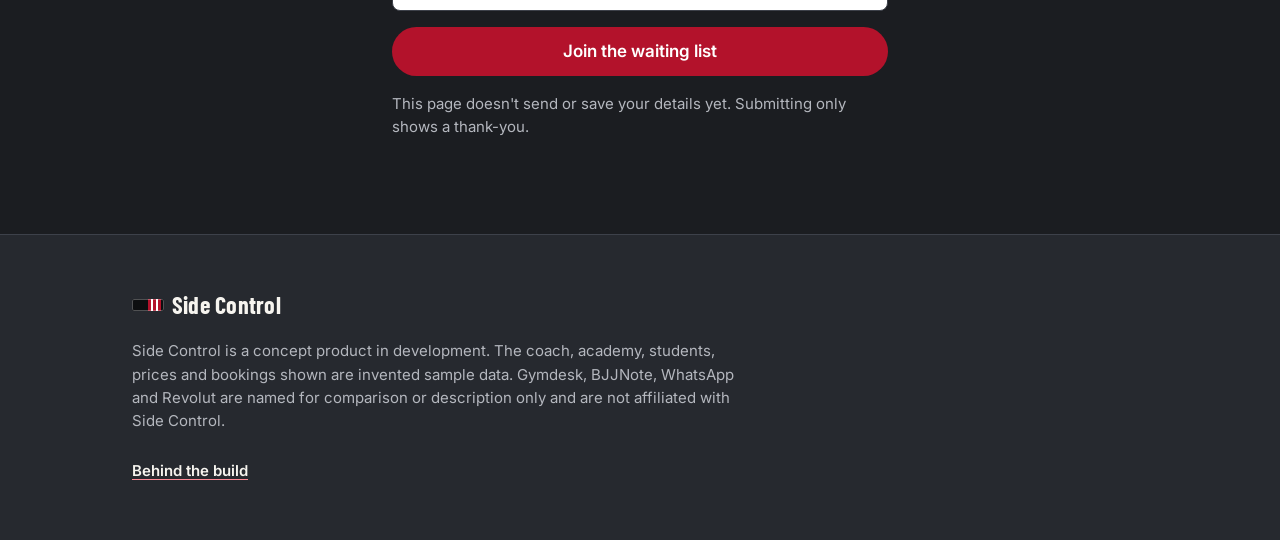
==== commit c1bba318: "Fill in We tested it, add Behind the build page, honesty fixes - "We tested it" filled in from real " ====
--- a/index.html
+++ b/index.html
@@ -9,7 +9,7 @@
   <link rel="preconnect" href="https://fonts.googleapis.com">
   <link rel="preconnect" href="https://fonts.gstatic.com" crossorigin>
   <link href="https://fonts.googleapis.com/css2?family=Barlow+Condensed:wght@600;700&family=Inter:wght@400;500;600;700&display=swap" rel="stylesheet">
-  <link rel="stylesheet" href="styles.css?v=7">
+  <link rel="stylesheet" href="styles.css?v=8">
   <script>
     /* Safety net (old-style JS on purpose, so it runs on any browser):
        if the demo fails to start, say so inside the demo panel instead of leaving it blank. */
@@ -88,6 +88,7 @@
         <h2 id="problem-title">Booking one private lesson shouldn't take two days of texts</h2>
         <p class="lead">Your private lessons are your business: your diary, your rates, your students' notes, in your pocket, not in the club's system.</p>
 
+        <p class="who__label"><span class="tag tag--assumption">Assumption</span> Who we think it's for, before launch.</p>
         <div class="grid grid--3 who">
           <article class="card">
             <h3 class="card__title">Who pays</h3>
@@ -133,6 +134,7 @@
         <p class="eyebrow">How it works today</p>
         <h2 id="today-title">WhatsApp, memory and an awkward chat about money</h2>
 
+        <p class="who__label"><span class="tag tag--assumption">Assumption</span> From our own experience on the mats, not a survey.</p>
         <ol class="steps-today">
           <li>The coach posts a reminder in the club WhatsApp group.</li>
           <li>Students DM, or ask after class.</li>
@@ -177,7 +179,7 @@
           <li class="card how__step">
             <span class="how__num" aria-hidden="true">2</span>
             <h3 class="card__title">Student taps a slot and sees the price</h3>
-            <p>Their own rate, shown before they book and locked to the booking. If they've bought a pack of 10 or 20, it says “1 session from your pack” instead. Once it's booked, nobody else can take that slot.</p>
+            <p>Their own rate, shown before they book and locked to the booking. If they've bought a pack of 10 or 20, it says “1 session from your pack” instead. Once it's booked, the slot disappears for everyone else. (In this demo that works between tabs on one device; across phones it needs the shared server: <span class="tag tag--planned">Planned</span>)</p>
           </li>
           <li class="card how__step">
             <span class="how__num" aria-hidden="true">3</span>
@@ -297,15 +299,35 @@
       <div class="container">
         <p class="eyebrow">Reality check</p>
         <h2 id="tested-title">We tested it</h2>
-        <div class="placeholder">
-          <p class="placeholder__label"><span class="tag tag--planned">To be filled in after testing</span></p>
+        <p class="lead">An informal, hands-on test of the demo before launch.</p>
+        <div class="placeholder tested">
           <dl class="placeholder__list">
-            <div><dt>Who tried it</dt><dd>Not filled in yet.</dd></div>
-            <div><dt>What they tried</dt><dd>Not filled in yet.</dd></div>
-            <div><dt>What broke or confused them</dt><dd>Not filled in yet.</dd></div>
-            <div><dt>What we changed</dt><dd>Not filled in yet.</dd></div>
+            <div><dt>Who tried it</dt><dd>A club owner who teaches private lessons, another coach, and two students testing at the same time.</dd></div>
+            <div><dt>What they tried</dt><dd>Booking as students, the coach view, and two students booking the same slot at once in separate browsers.</dd></div>
+            <div><dt>What broke</dt><dd>Two students both booked and confirmed the same slot: a double booking.</dd></div>
+            <div><dt>What confused them</dt><dd>
+              <ul class="tested__list">
+                <li>No tutorial.</li>
+                <li>How students get access.</li>
+                <li>The blue accent colour: a coach said a blue belt was “a bit insulting” for an app aimed at black belts.</li>
+                <li>Where data is stored.</li>
+                <li>No monthly view of money.</li>
+              </ul></dd></div>
+            <div><dt>What we changed</dt><dd>
+              <ul class="tested__list">
+                <li>A last-second slot check, plus live updates between tabs. Across phones it needs a shared server <span class="tag tag--planned">Planned</span></li>
+                <li>A “How students get in” section.</li>
+                <li>A black belt colour scheme.</li>
+                <li>A “Your data” section.</li>
+                <li>A “Try this” hint strip in the demo.</li>
+                <li>Packs of 10 or 20 sessions, with sessions remaining.</li>
+                <li>Homework and video links in the notes.</li>
+                <li>A monthly money summary with a CSV download.</li>
+              </ul></dd></div>
+            <div><dt>Asked for, now Planned</dt><dd>Shared private lessons for 2 or 3 students, and a Brazilian Portuguese version. <span class="tag tag--planned">Planned</span></dd></div>
           </dl>
         </div>
+        <p class="tested__more">The full story, including a bug found on a real phone: <a href="notes.html#testing">Behind the build</a>.</p>
       </div>
     </section>
 
@@ -378,7 +400,7 @@
       <div class="container container--narrow">
         <p class="eyebrow eyebrow--on-dark">Coaches</p>
         <h2 id="waitlist-title">Get on the waiting list</h2>
-        <p class="lead">Leave your details and we'll let you know when Side Control opens to coaches.</p>
+        <p class="lead">Coach sign-up isn't open yet. When it is, this is where you'll join (<span class="tag tag--planned">Planned</span>). For now the form below only shows a thank-you: nothing is sent or saved.</p>
 
         <form class="form" id="waitlist-form" novalidate>
           <div class="field">
@@ -410,9 +432,11 @@
   <footer class="site-footer">
     <div class="container">
       <p class="brand brand--footer"><span class="brand__belt" aria-hidden="true"></span><span class="brand__name">Side Control</span></p>
-      <p>Side Control is a concept product in development. The coach, academy, students, prices and bookings shown are invented sample data. Gymdesk and BJJNote are named for comparison only and are not affiliated with Side Control.</p>    </div>
+      <p>Side Control is a concept product in development. The coach, academy, students, prices and bookings shown are invented sample data. Gymdesk, BJJNote, WhatsApp and Revolut are named for comparison or description only and are not affiliated with Side Control.</p>
+      <p class="footer__links"><a href="notes.html">Behind the build</a></p>
+    </div>
   </footer>
 
-  <script src="app.js?v=7" defer></script>
+  <script src="app.js?v=8" defer></script>
 </body>
 </html>
--- a/styles.css
+++ b/styles.css
@@ -1142,3 +1142,70 @@
 .month__cell dt { font-size: 13px; color: var(--muted); line-height: 1.25; }
 .month__cell dd { margin: 2px 0 0; font: 700 26px/1.1 var(--font-head); }
 .month__cell p { margin: 2px 0 0; font-size: 14px; color: var(--muted); }
+
+/* ---------- We tested it (filled in) and footer link ---------- */
+.tested { border-style: solid; }
+.tested .placeholder__list dd { color: var(--text); font-style: normal; }
+.tested__list { margin: var(--s1) 0 0; padding-left: 1.2em; display: grid; gap: var(--s1); }
+.tested__more { margin-top: var(--s4); }
+.site-footer a { color: var(--on-dark); text-decoration-color: var(--red-on-dark); }
+.footer__links a { display: inline-flex; align-items: center; min-height: var(--tap); font-weight: 600; }
+
+/* ---------- Behind the build (notes.html) ---------- */
+.notes-hero { background: var(--ink); color: var(--on-dark); padding: var(--s7) 0 var(--s6); }
+.notes-hero h1 { font-size: 46px; line-height: 1; }
+.notes-hero p { color: var(--on-dark-muted); max-width: 60ch; }
+.notes-toc { display: flex; flex-wrap: wrap; gap: var(--s2); margin: var(--s5) 0 0; padding: 0; list-style: none; }
+.notes-toc a {
+  display: inline-flex; align-items: center; min-height: var(--tap); padding: 0 var(--s3);
+  border: 1px solid var(--line-dark); border-radius: 999px; color: var(--on-dark); text-decoration: none; font-size: 15px;
+}
+.notes-toc a:hover { border-color: var(--on-dark); }
+.notes .section { padding: var(--s7) 0; }
+.notes h2 { font-size: 32px; }
+.notes .container > p, .notes .lead { max-width: 68ch; }
+.howbuilt { font-size: 19px; font-weight: 600; max-width: 60ch; }
+
+.by { display: inline-block; padding: 2px 10px; border-radius: 999px; font: 600 13px/1.5 var(--font-body); white-space: nowrap; }
+.by--me { background: var(--ink); color: var(--paper); }
+.by--chat { background: var(--paper-2); color: var(--ink); border: 1px solid var(--line); }
+.by--code { background: var(--white); color: var(--ink); border: 1px solid var(--ink); }
+.by-legend { display: flex; flex-wrap: wrap; gap: var(--s2); align-items: center; margin-bottom: var(--s5); font-size: 15px; color: var(--muted); }
+
+.decisions, .prompts, .timeline, .found { list-style: none; margin: 0; padding: 0; display: grid; gap: var(--s3); }
+.decision, .prompt, .found > li {
+  padding: var(--s4); background: var(--white); border: 1px solid var(--line); border-radius: var(--radius);
+}
+.decision h3, .prompt h3, .found h3 { font-size: 22px; margin-bottom: var(--s2); }
+.decision dl { margin: 0; display: grid; gap: var(--s2); }
+.decision dt { font-size: 13px; font-weight: 700; letter-spacing: .06em; text-transform: uppercase; color: var(--muted); }
+.decision dd { margin: 0; }
+.decision__who { display: flex; flex-wrap: wrap; gap: 6px; margin-bottom: var(--s2); }
+.overruled { display: inline-block; padding: 2px 10px; border-radius: 999px; background: var(--red-soft); color: var(--red-dark); font: 600 13px/1.5 var(--font-body); }
+
+.prompt__time { margin: 0 0 var(--s2); font-size: 14px; font-weight: 600; color: var(--muted); }
+.prompt blockquote {
+  margin: 0 0 var(--s3); padding: var(--s3); background: var(--paper); border-left: 4px solid var(--red);
+  border-radius: 0 var(--radius-sm) var(--radius-sm) 0; font-size: 15px; font-style: italic;
+}
+.prompt__led { margin: 0; }
+
+.timeline-facts { display: grid; grid-template-columns: 1fr 1fr; gap: var(--s2); margin: 0 0 var(--s5); }
+.timeline-facts div { padding: var(--s3); background: var(--white); border: 1px solid var(--line); border-radius: var(--radius-sm); }
+.timeline-facts dt { font-size: 13px; color: var(--muted); }
+.timeline-facts dd { margin: 2px 0 0; font: 700 24px/1.1 var(--font-head); }
+.timeline li { display: grid; grid-template-columns: 92px 1fr; gap: var(--s3); padding: var(--s3) 0; border-top: 1px solid var(--line); }
+.timeline li:first-child { border-top: 0; }
+.timeline time { font-weight: 700; font-size: 15px; }
+
+.audit { width: 100%; border-collapse: collapse; font-size: 15px; background: var(--white); }
+.audit th, .audit td { padding: var(--s2) var(--s3); border-bottom: 1px solid var(--line); text-align: left; vertical-align: top; }
+.audit th { font-size: 13px; text-transform: uppercase; letter-spacing: .06em; color: var(--muted); }
+.audit-wrap { overflow-x: auto; -webkit-overflow-scrolling: touch; border: 1px solid var(--line); border-radius: var(--radius); }
+.confirm-list { margin: var(--s4) 0 0; }
+
+@media (min-width: 600px) {
+  .timeline-facts { grid-template-columns: repeat(4, 1fr); }
+  .notes-hero h1 { font-size: 60px; }
+}
+.who__label { margin: 0 0 var(--s3); font-size: 15px; color: var(--muted); }
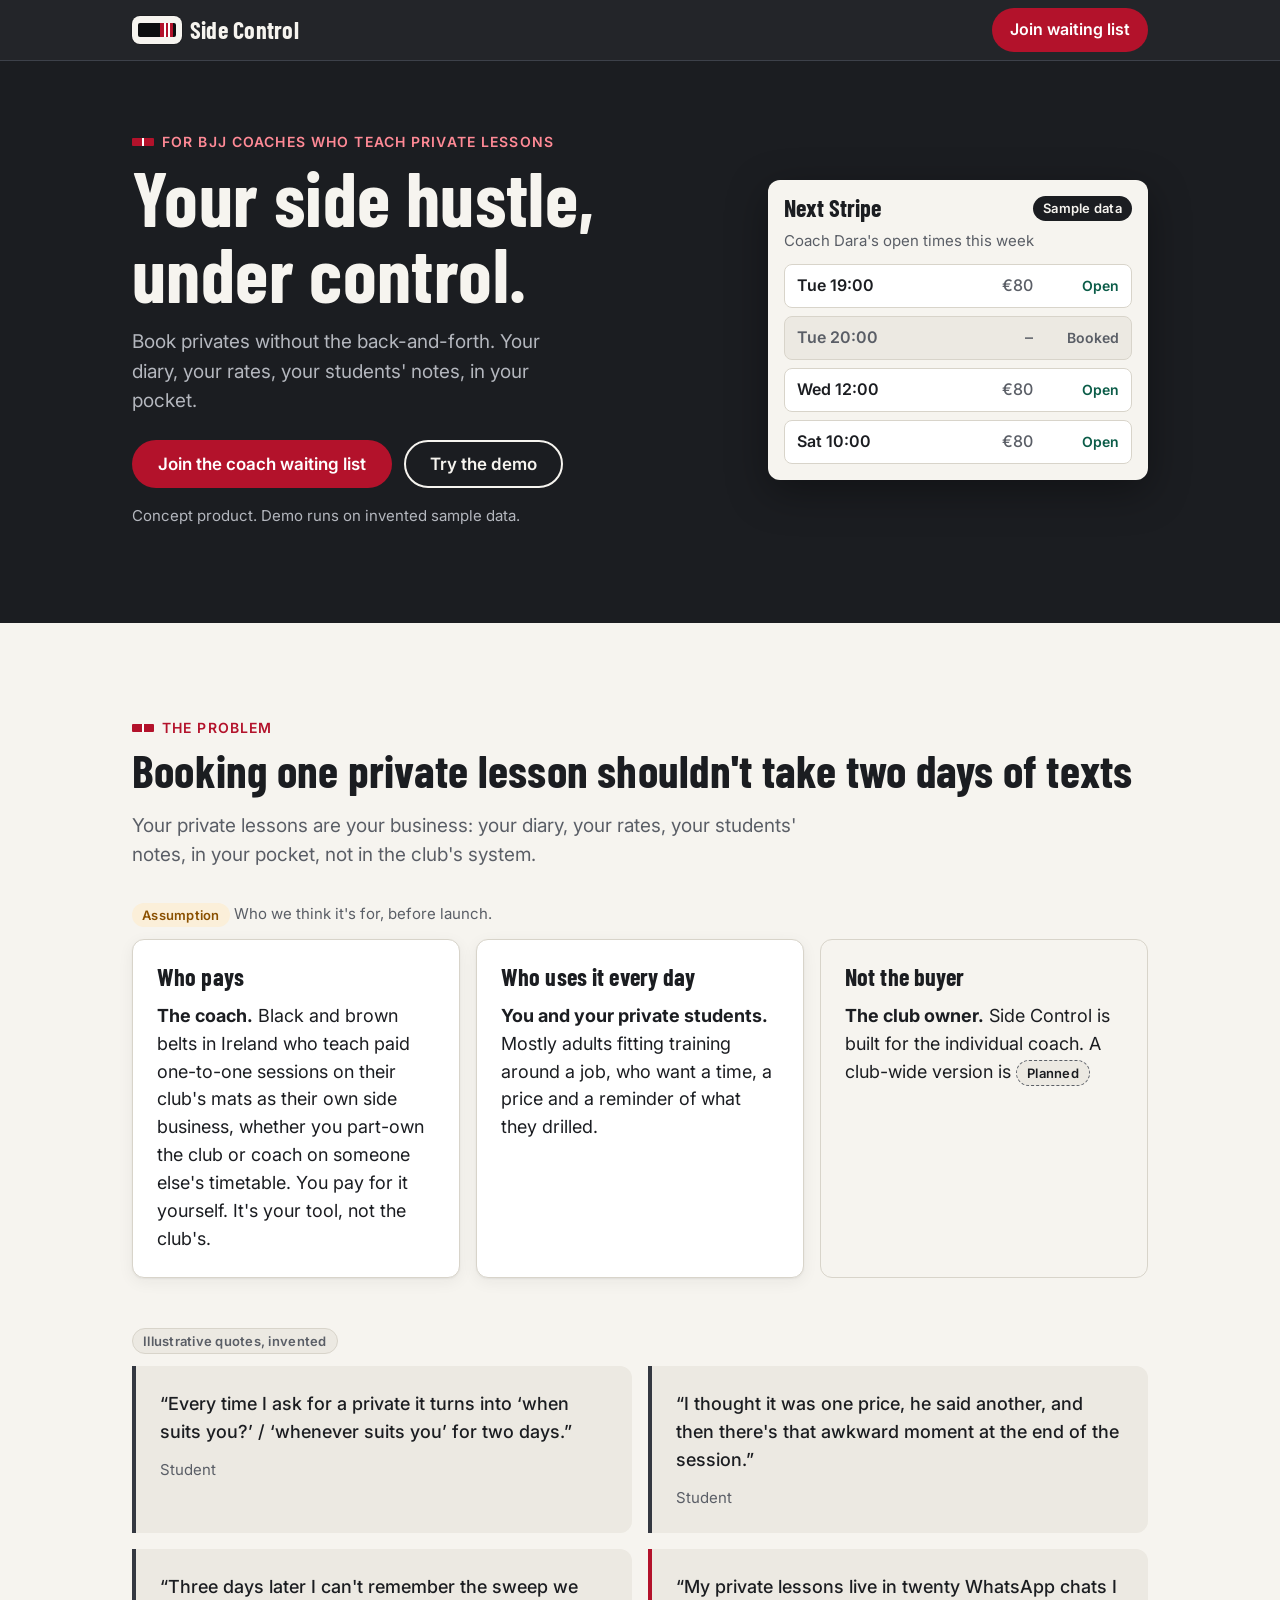
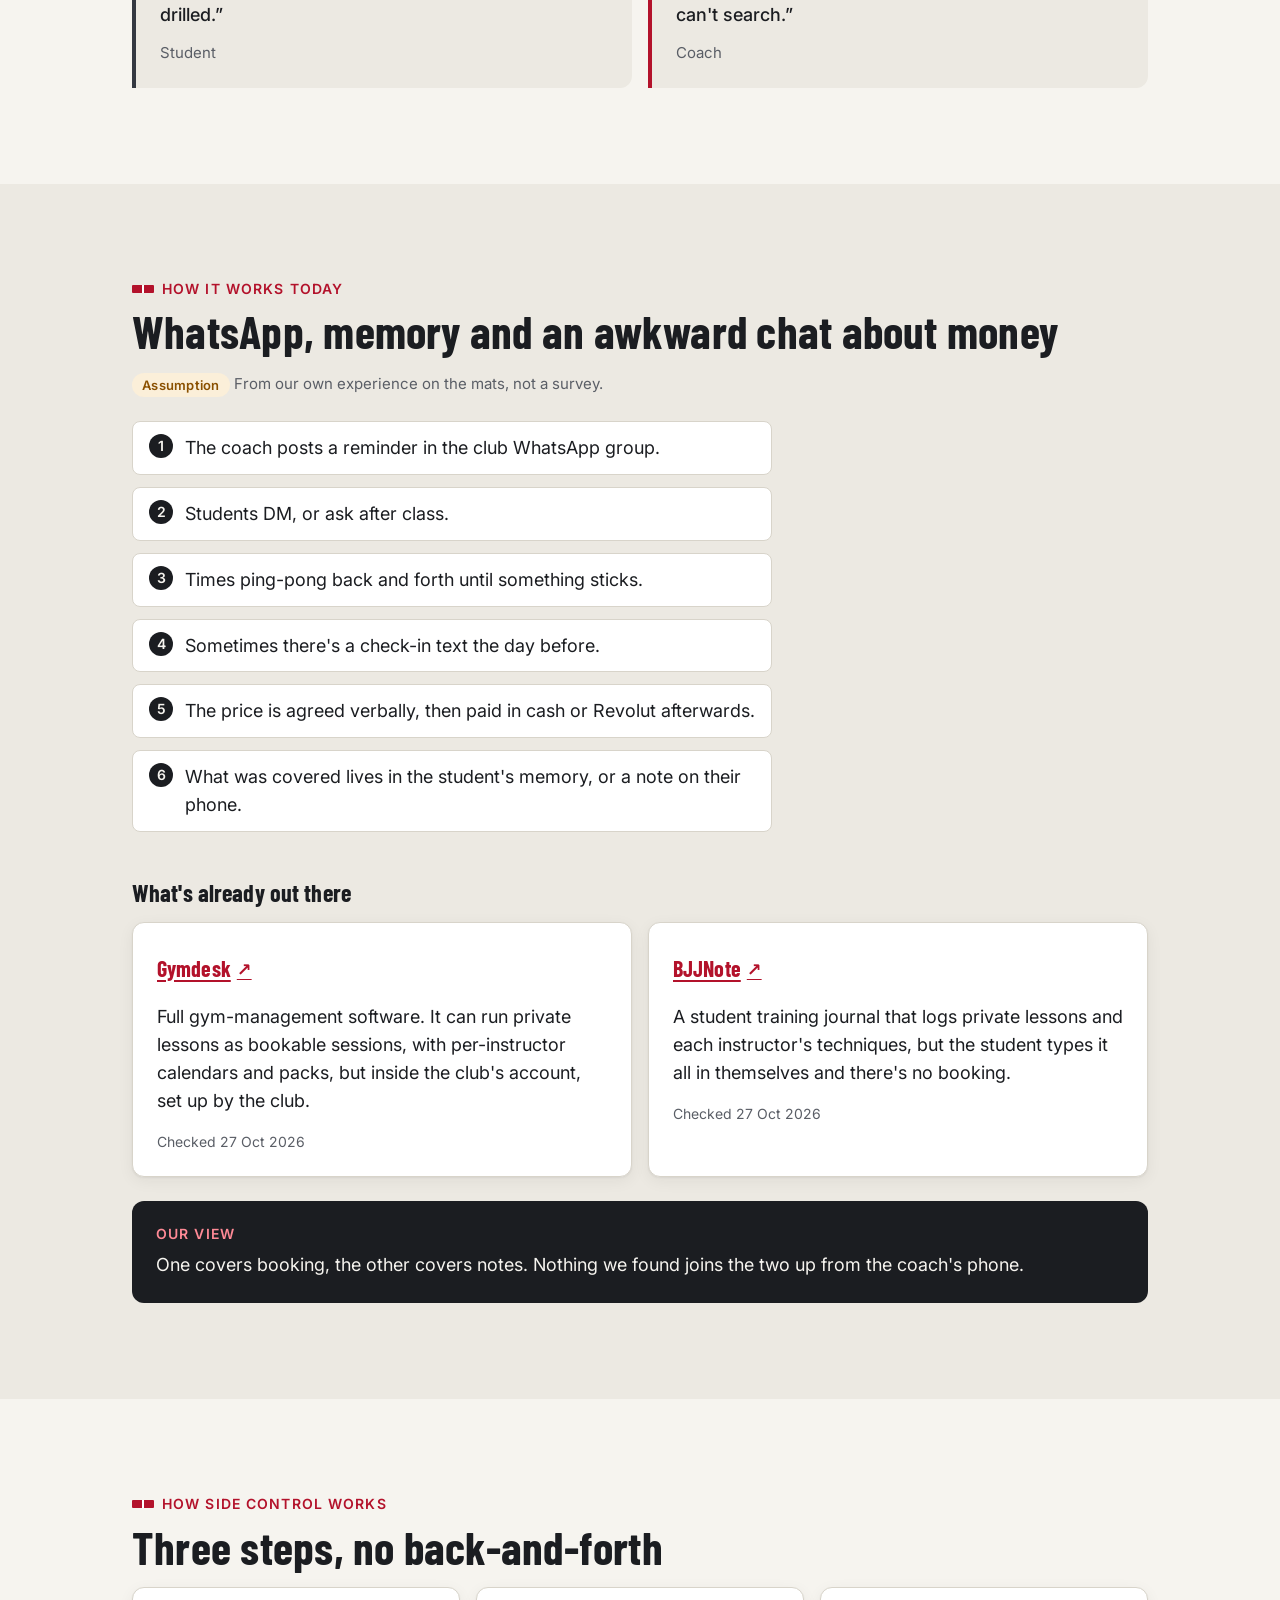
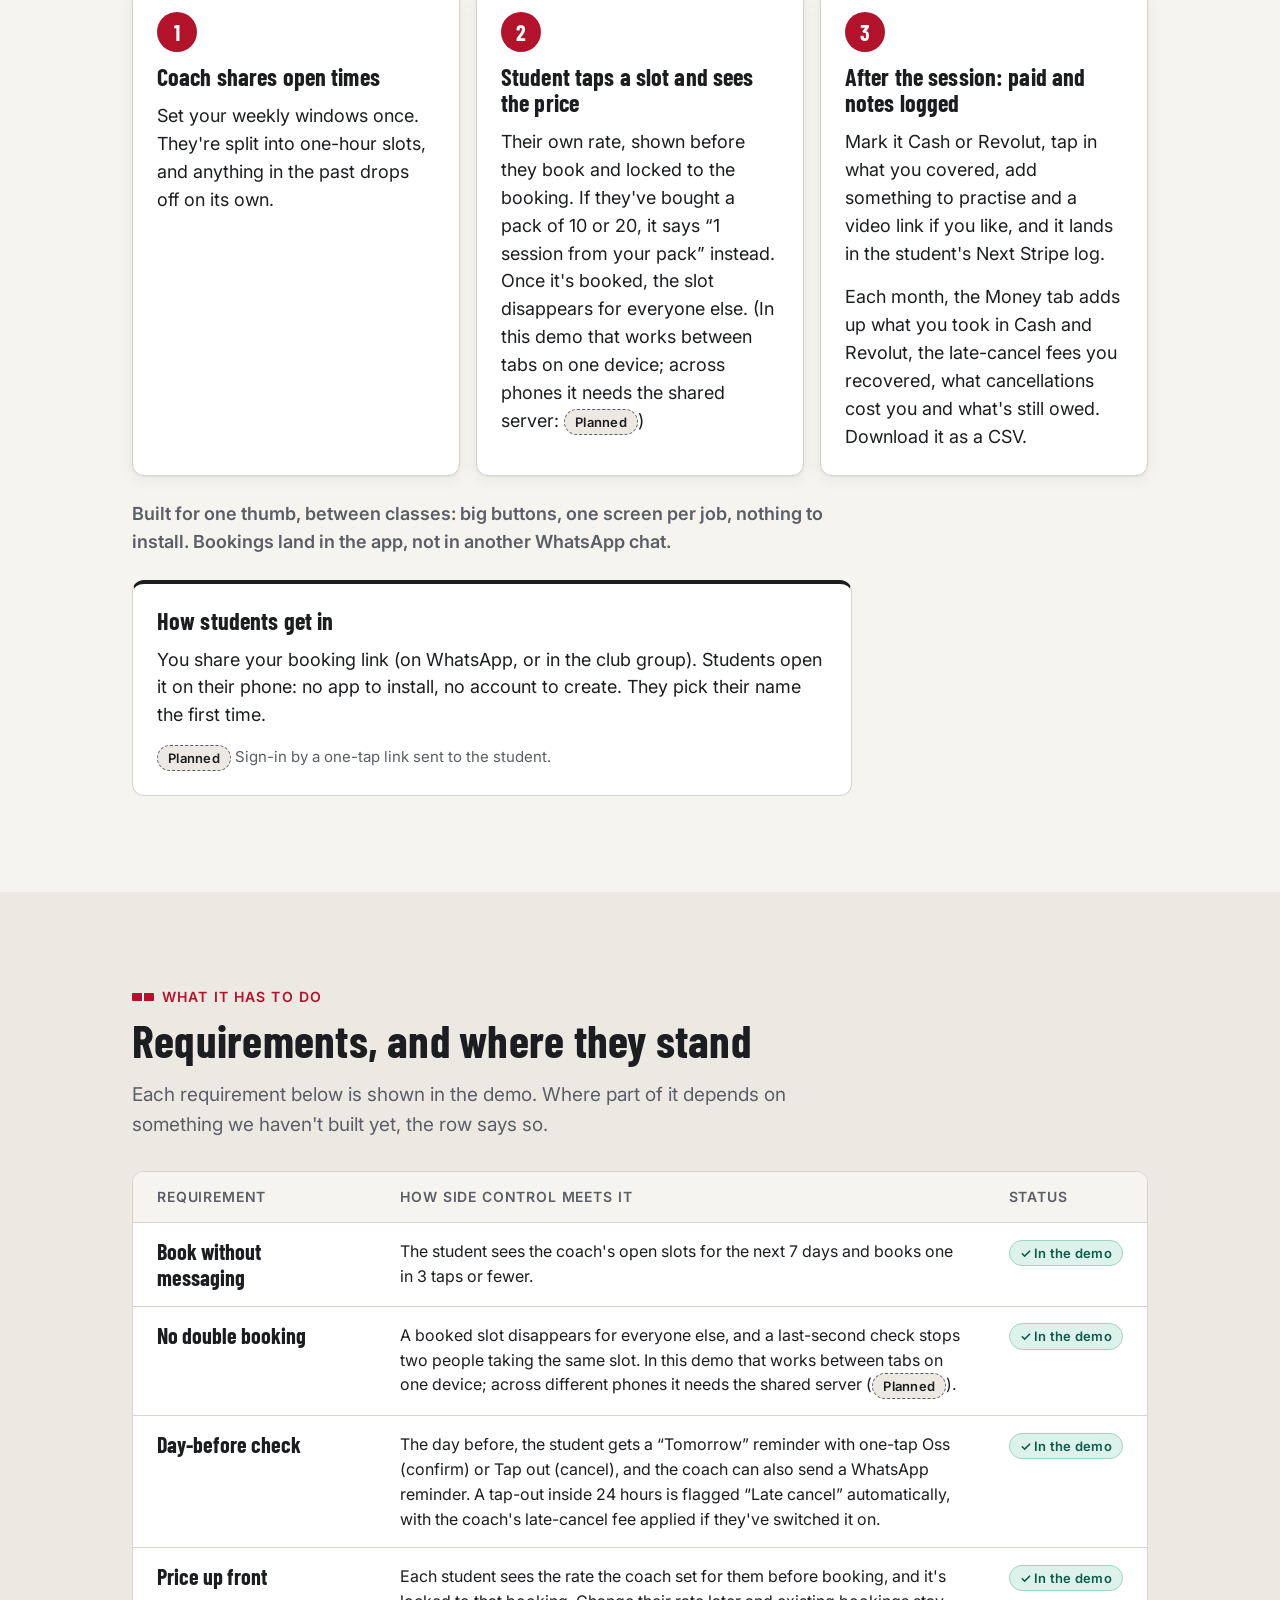
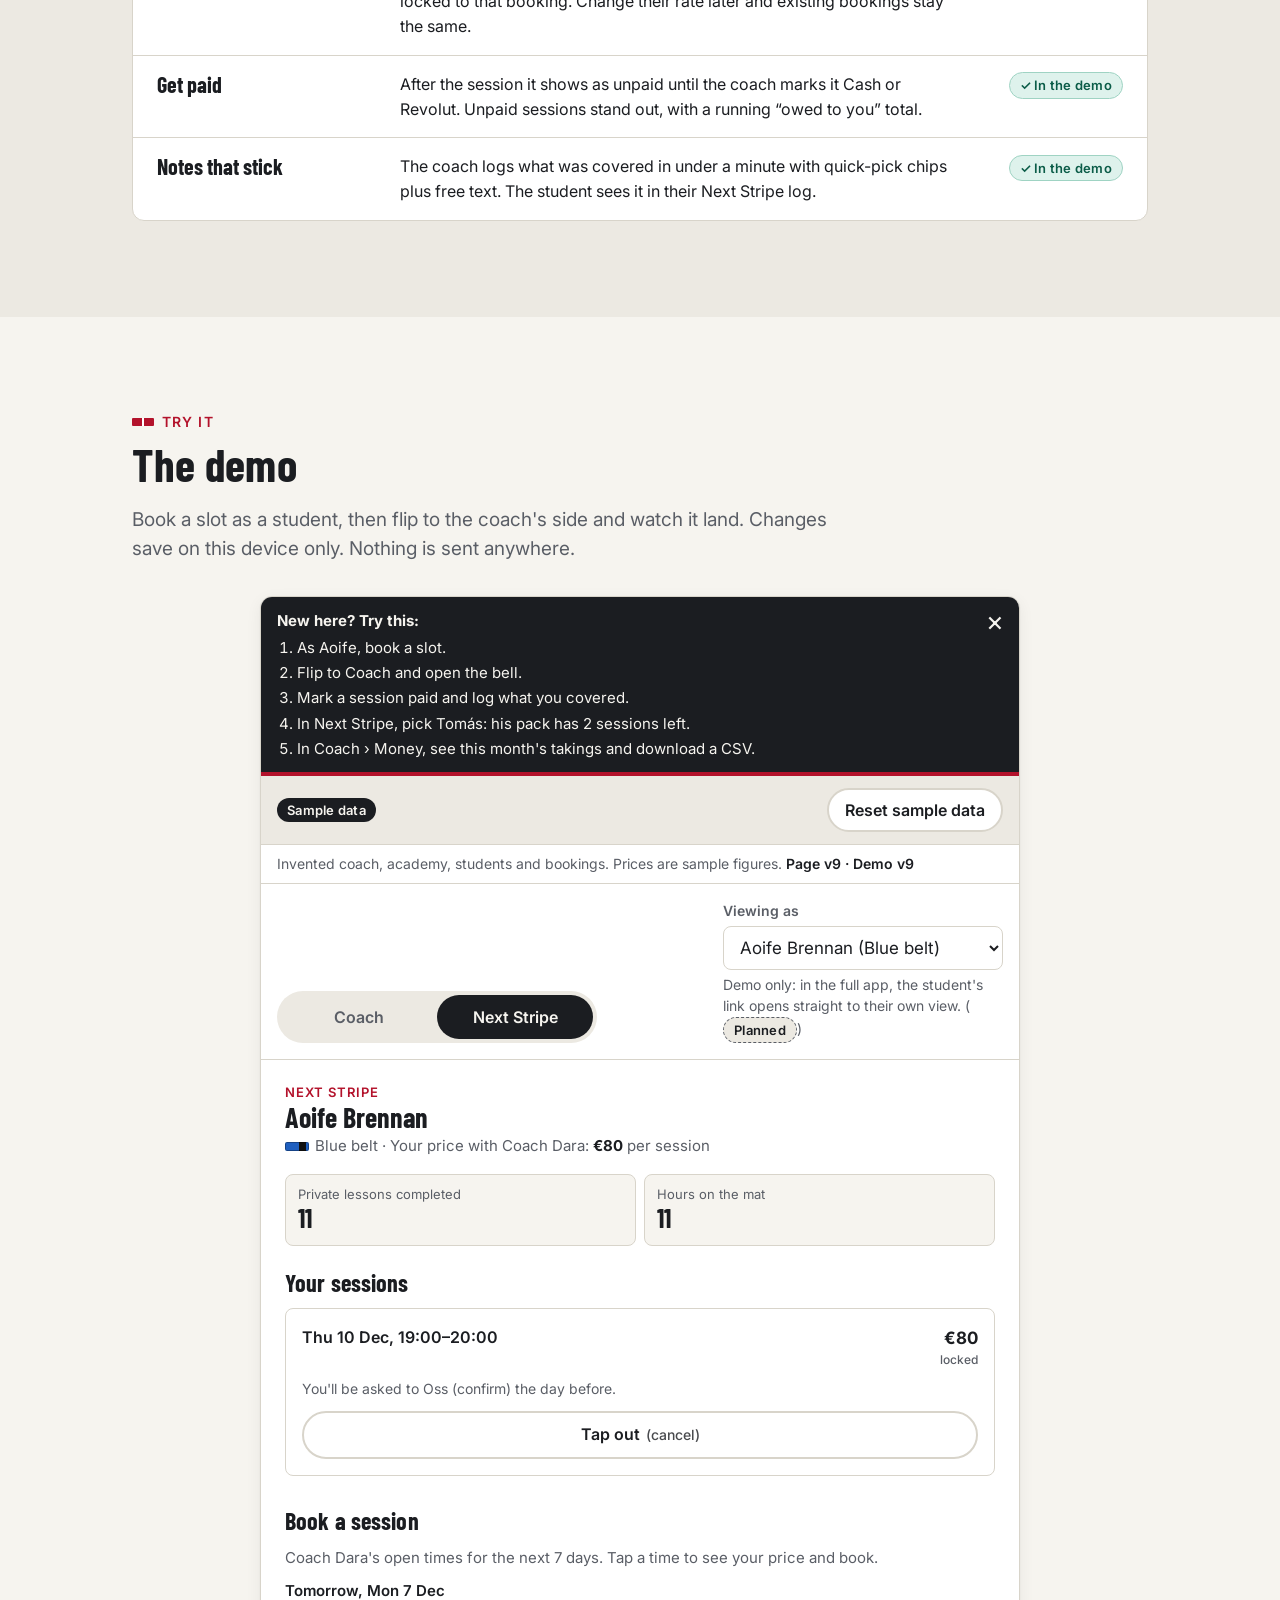
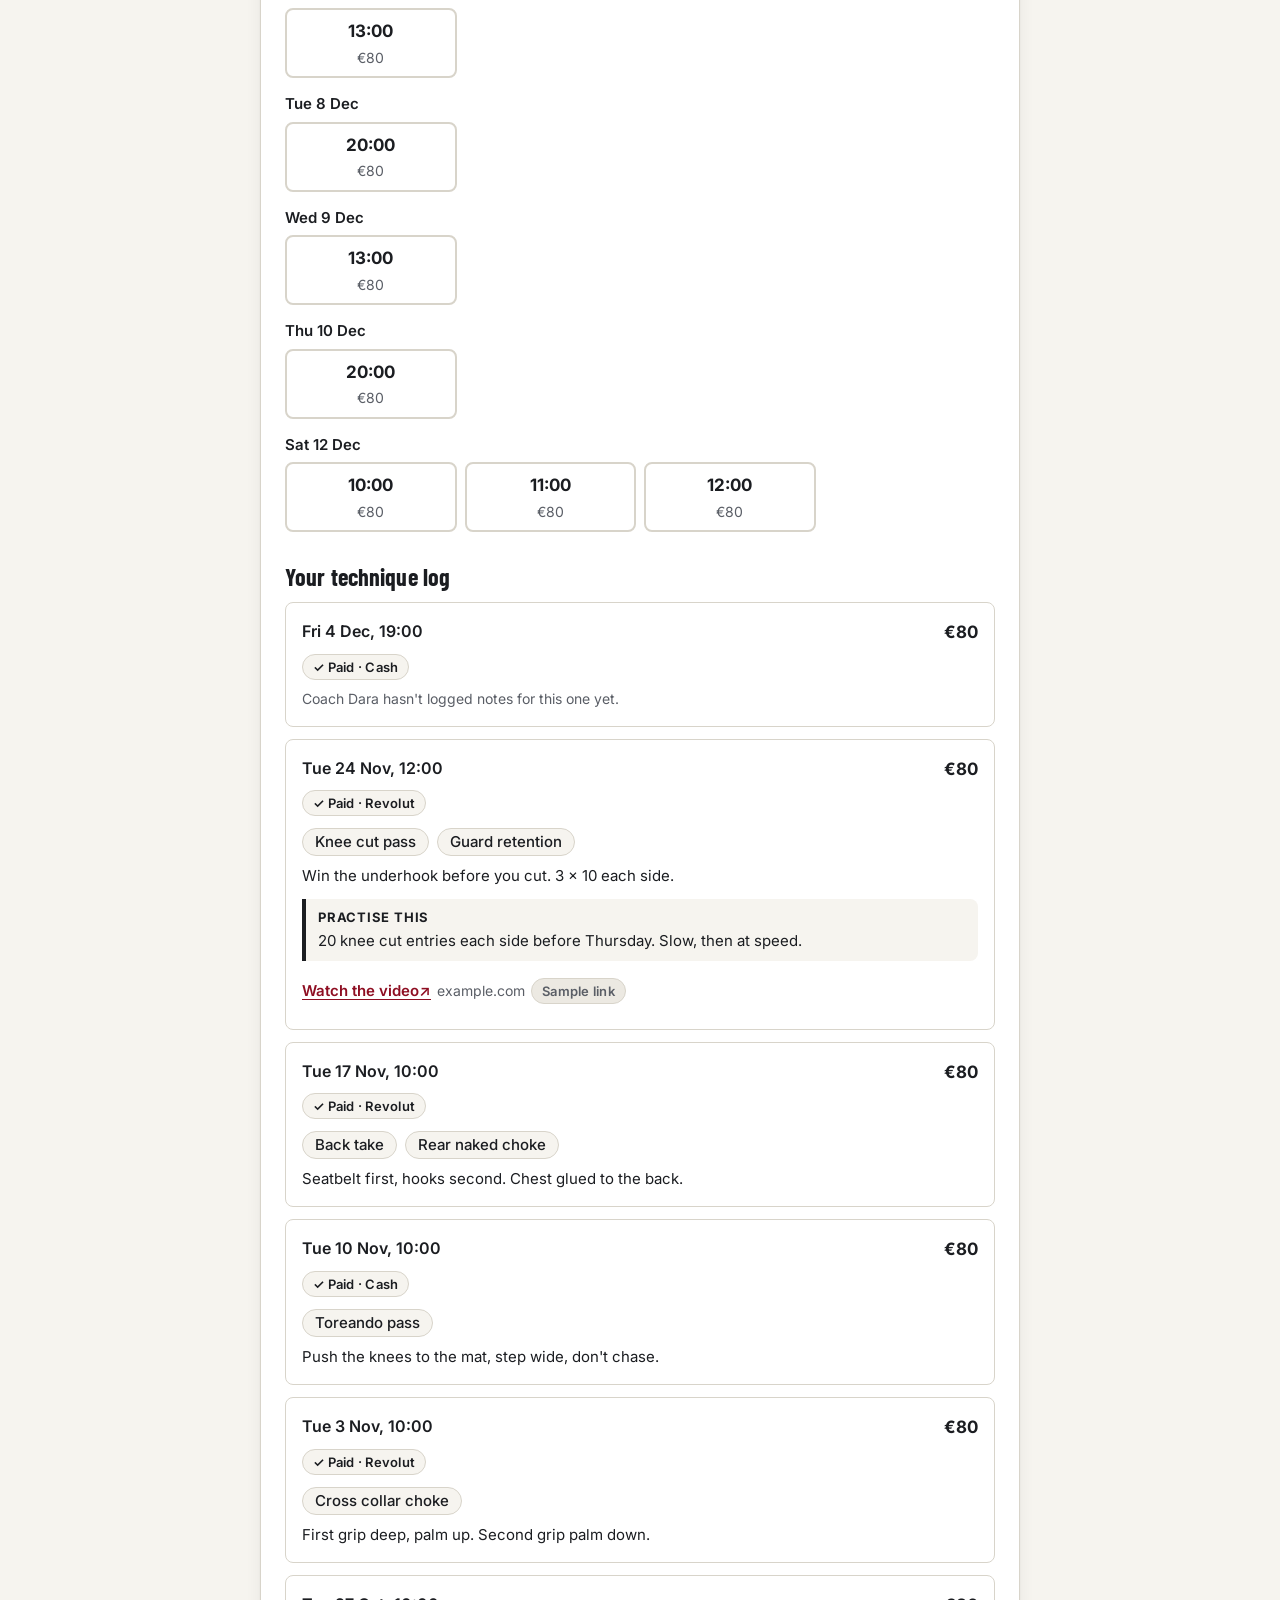
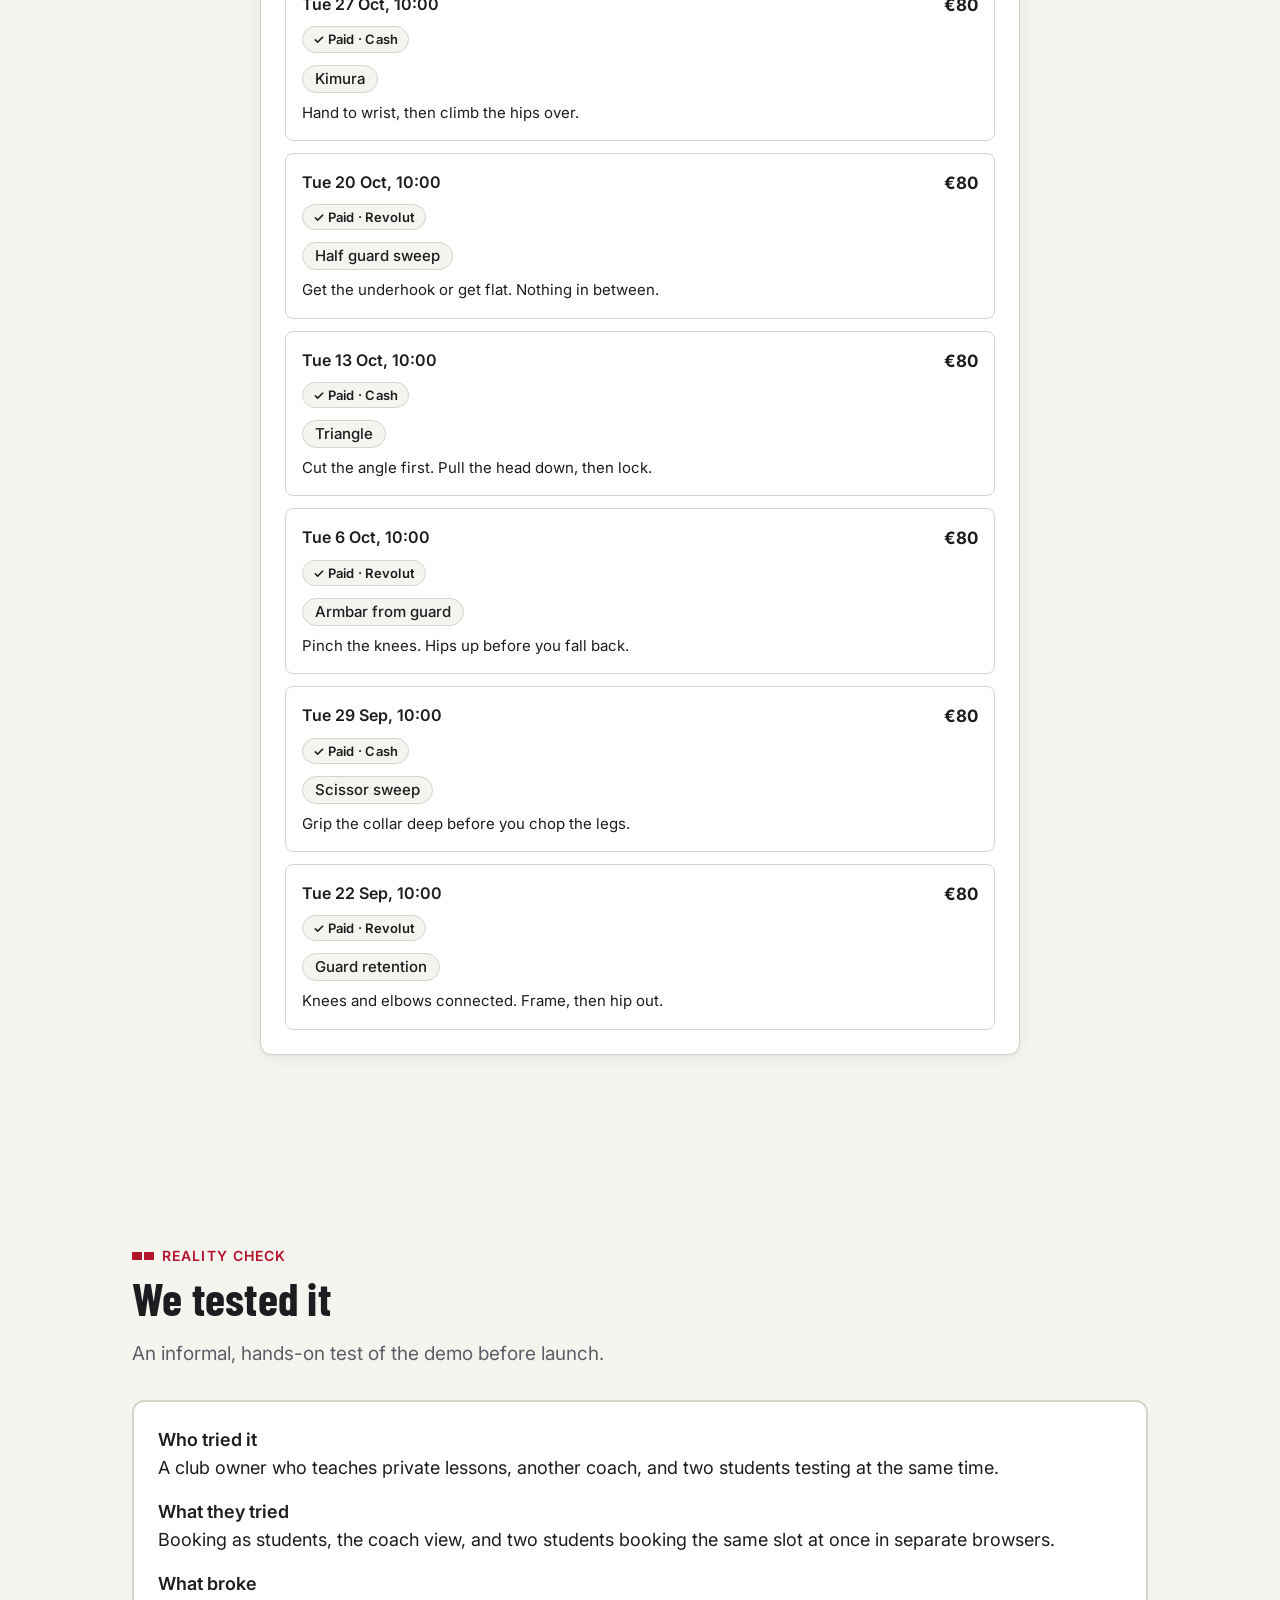
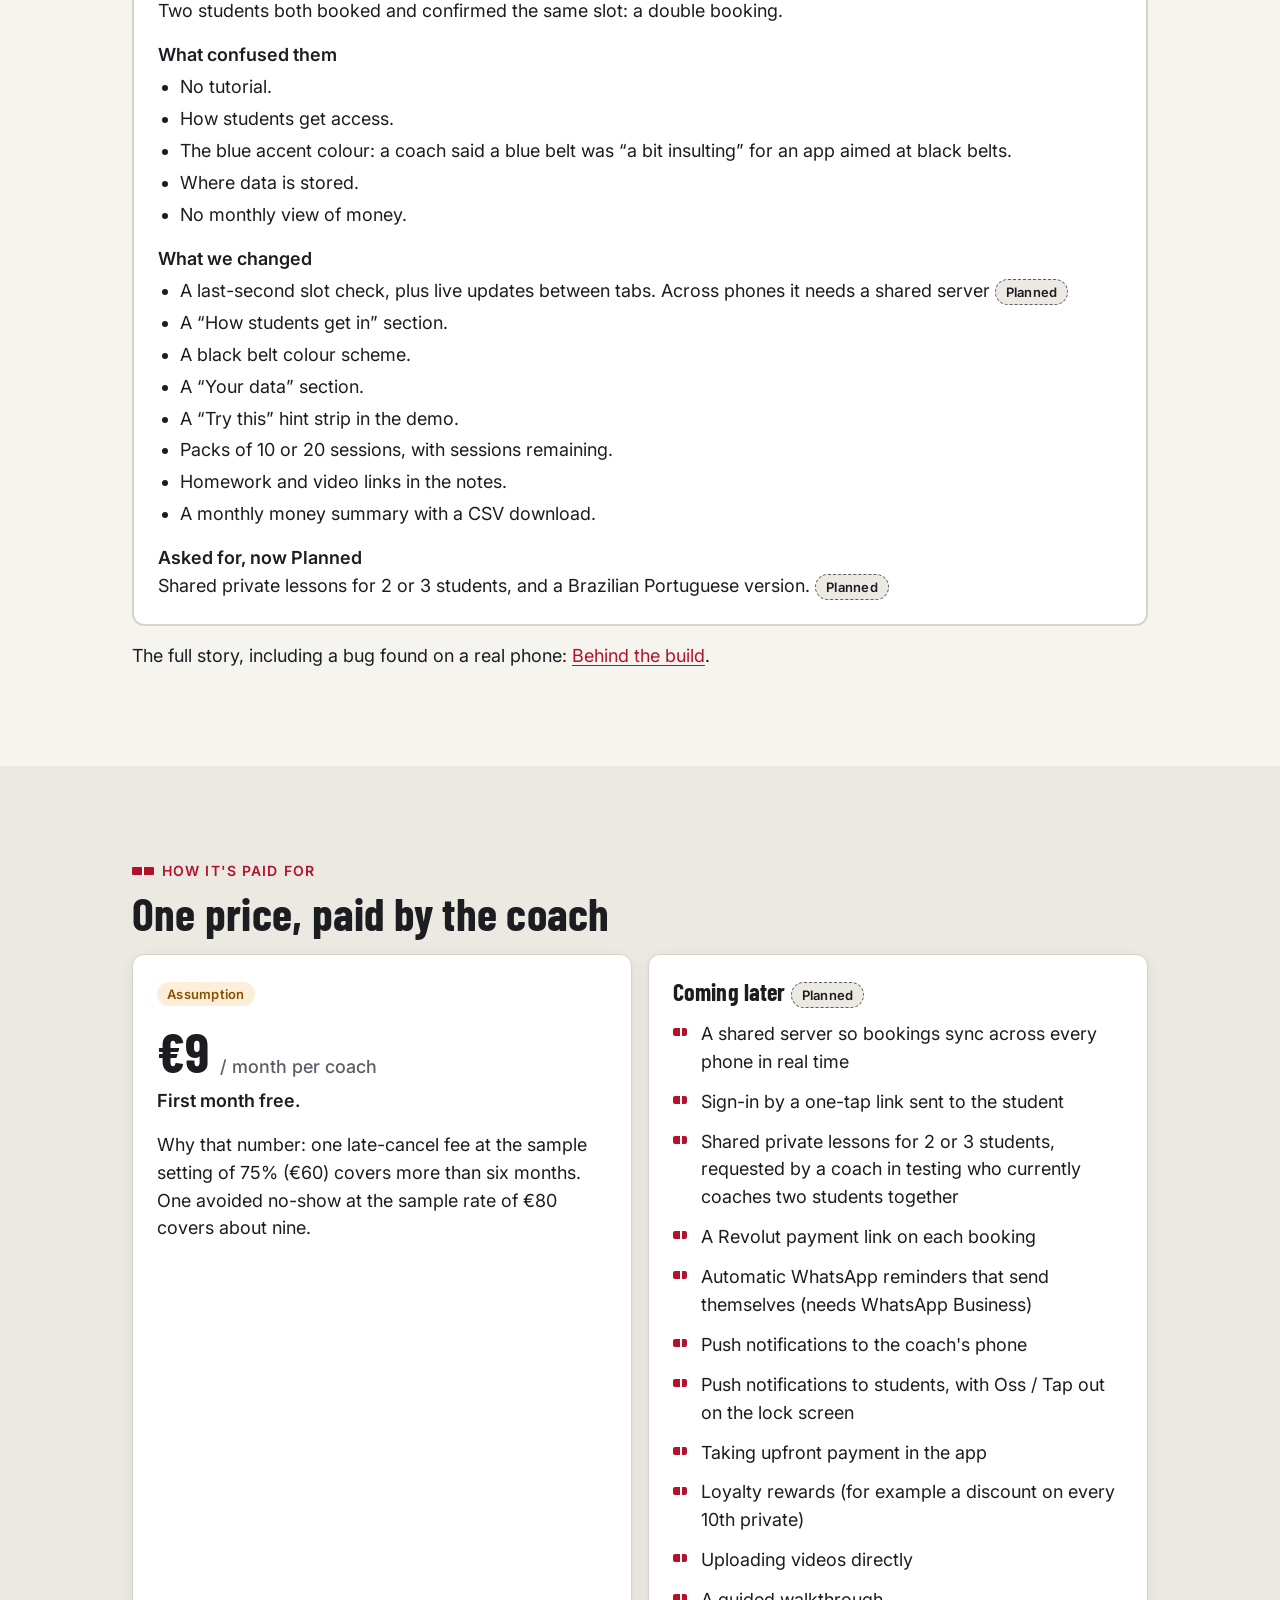
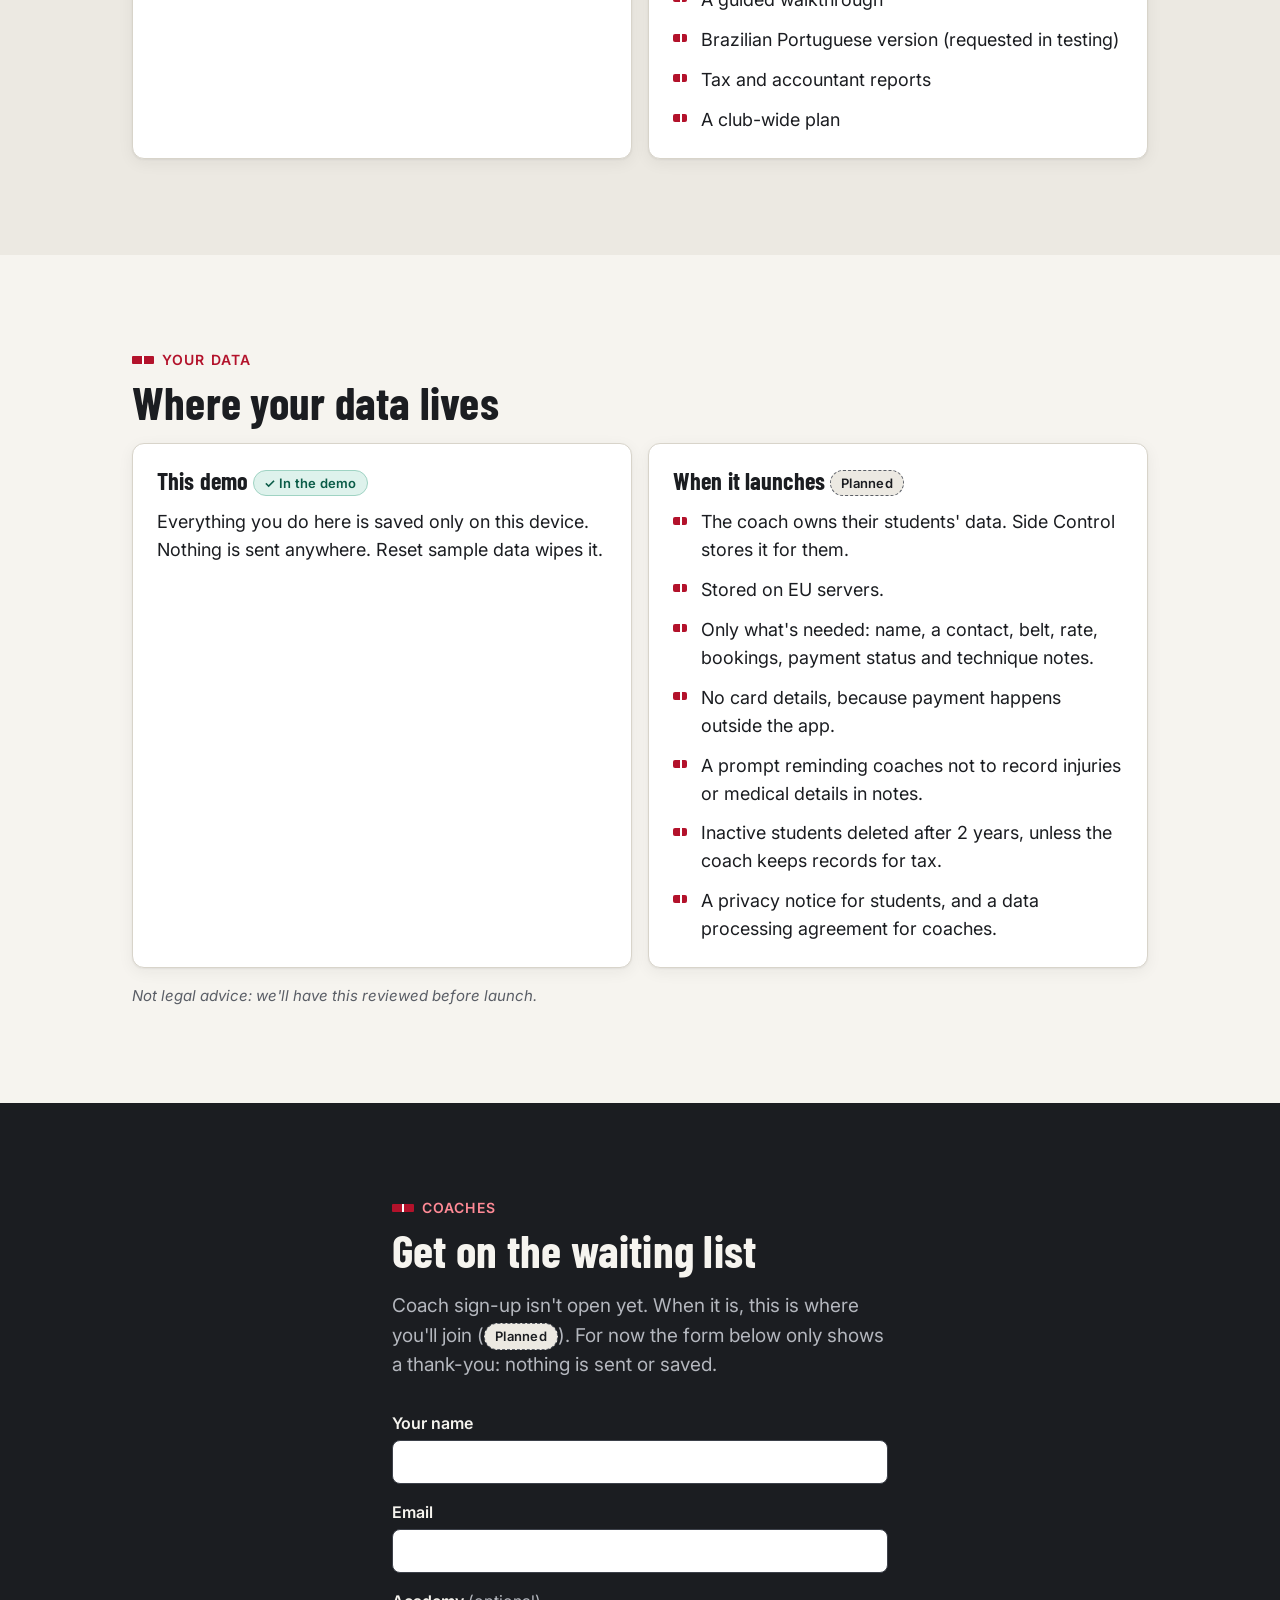
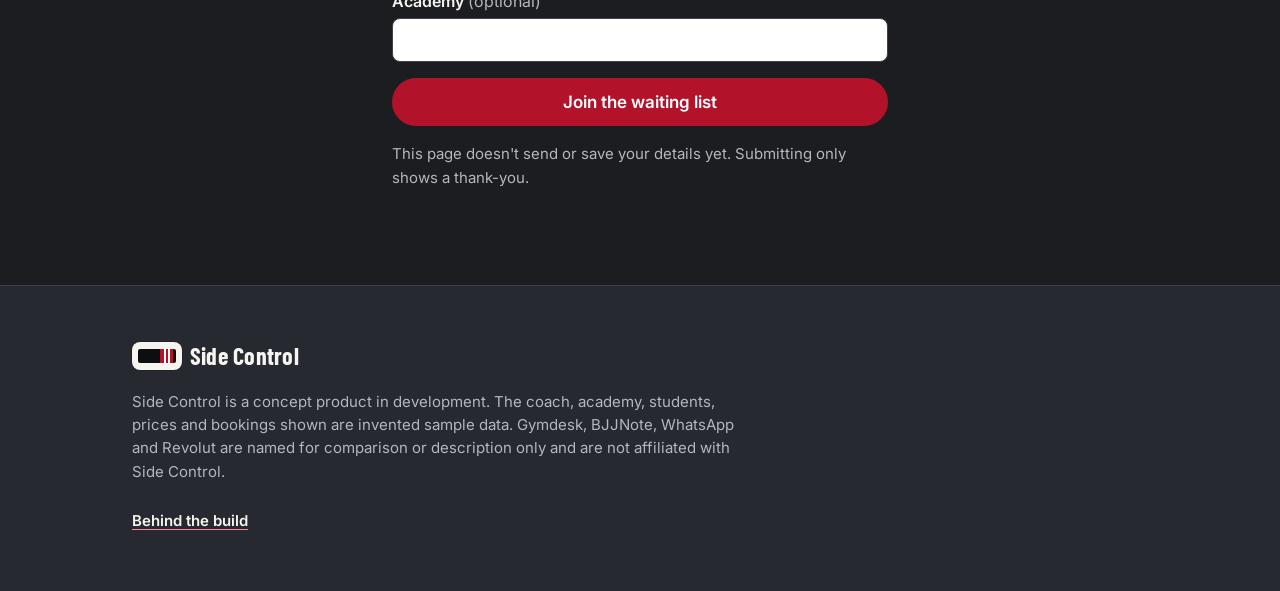
==== commit e2222fdb: "Readable belt logo, easier-to-find packs and monthly summary, version label From the founder's iPhon" ====
--- a/index.html
+++ b/index.html
@@ -9,7 +9,7 @@
   <link rel="preconnect" href="https://fonts.googleapis.com">
   <link rel="preconnect" href="https://fonts.gstatic.com" crossorigin>
   <link href="https://fonts.googleapis.com/css2?family=Barlow+Condensed:wght@600;700&family=Inter:wght@400;500;600;700&display=swap" rel="stylesheet">
-  <link rel="stylesheet" href="styles.css?v=8">
+  <link rel="stylesheet" href="styles.css?v=9">
   <script>
     /* Safety net (old-style JS on purpose, so it runs on any browser):
        if the demo fails to start, say so inside the demo panel instead of leaving it blank. */
@@ -75,7 +75,6 @@
               <li class="mini__slot"><span>Wed 12:00</span><span class="mini__price">€80</span><span class="mini__state mini__state--open">Open</span></li>
               <li class="mini__slot"><span>Sat 10:00</span><span class="mini__price">€80</span><span class="mini__state mini__state--open">Open</span></li>
             </ul>
-            <div class="mini__belt" aria-hidden="true"><span></span><span></span></div>
           </div>
         </div>
       </div>
@@ -263,6 +262,8 @@
               <li>As Aoife, book a slot.</li>
               <li>Flip to Coach and open the bell.</li>
               <li>Mark a session paid and log what you covered.</li>
+              <li>In Next Stripe, pick Tomás: his pack has 2 sessions left.</li>
+              <li>In Coach › Money, see this month's takings and download a CSV.</li>
             </ol>
             <button type="button" class="hint__close" id="demo-hint-close" aria-label="Dismiss these tips">×</button>
           </div>
@@ -270,7 +271,7 @@
             <span class="tag tag--sample">Sample data</span>
             <button type="button" class="btn btn--small btn--quiet" id="reset-demo">Reset sample data</button>
           </div>
-          <p class="demo__disclaimer">Invented coach, academy, students and bookings. Prices are sample figures.</p>
+          <p class="demo__disclaimer">Invented coach, academy, students and bookings. Prices are sample figures. <span class="demo__version">Page v9 · Demo v<span id="demo-version">(not loaded)</span></span></p>
 
           <div class="demo__controls">
             <div class="toggle" role="group" aria-label="Choose a view">
@@ -437,6 +438,6 @@
     </div>
   </footer>
 
-  <script src="app.js?v=8" defer></script>
+  <script src="app.js?v=9" defer></script>
 </body>
 </html>
--- a/styles.css
+++ b/styles.css
@@ -178,23 +178,36 @@
   letter-spacing: .01em;
 }
 /* The logo mark: a small black belt with the red bar and two white stripes */
+/* The logo mark sits on an off-white rounded chip, so the black belt reads on dark and light backgrounds */
 .brand__belt {
   position: relative;
-  width: 32px;
-  height: 12px;
+  flex: none;
+  width: 50px;
+  height: 28px;
+  border-radius: 8px;
+  background: var(--paper);
+  box-shadow: 0 0 0 1px rgba(0, 0, 0, .18);
+}
+/* The belt: black, with the red bar near the end */
+.brand__belt::before {
+  content: "";
+  position: absolute;
+  left: 6px;
+  top: 7px;
+  width: 38px;
+  height: 14px;
   border-radius: 2px;
-  background:
-    linear-gradient(90deg, transparent 0 16px, var(--red) 16px 29px, transparent 29px),
-    #0d0e10;
-  box-shadow: inset 0 0 0 1px rgba(255, 255, 255, .28);
-}
+  background: linear-gradient(90deg, transparent 0 22px, var(--red) 22px 35px, transparent 35px), #0d0e10;
+}
+/* Two white stripes on the red bar */
 .brand__belt::after {
   content: "";
   position: absolute;
-  top: 0; bottom: 0;
-  left: 19px;
+  left: 32px;
+  top: 7px;
   width: 7px;
-  background: repeating-linear-gradient(90deg, var(--stripe) 0 2px, transparent 2px 5px);
+  height: 14px;
+  background: repeating-linear-gradient(90deg, var(--stripe) 0 2px, transparent 2px 4px);
 }
 
 /* Section accent: a tiny belt bar before each eyebrow label */
@@ -275,21 +288,6 @@
 .mini__price { color: var(--muted); font-weight: 500; }
 .mini__state { text-align: right; font-size: 14px; }
 .mini__state--open { color: var(--ok); }
-/* Black belt along the bottom of the card, with the red bar and white stripes */
-.mini__belt {
-  display: flex;
-  height: 10px;
-  margin: var(--s4) calc(var(--s4) * -1) calc(var(--s4) * -1);
-  background: #0d0e10;
-}
-.mini__belt span:first-child { flex: 1; }
-.mini__belt span:last-child {
-  width: 30%;
-  margin-right: 12%;
-  background:
-    repeating-linear-gradient(90deg, transparent 0 8px, var(--stripe) 8px 12px) 10px 0 / 40px 100% no-repeat,
-    var(--red);
-}
 
 /* ---------- Sections ---------- */
 .section { padding: var(--s8) 0; }
@@ -1209,3 +1207,16 @@
   .notes-hero h1 { font-size: 60px; }
 }
 .who__label { margin: 0 0 var(--s3); font-size: 15px; color: var(--muted); }
+
+/* ---------- Phone-test round: packs on the Diary, version label ---------- */
+.packs-ov { list-style: none; margin: 0; padding: 0; display: grid; gap: var(--s2); }
+.packs-ov__row {
+  display: flex; justify-content: space-between; align-items: center; gap: var(--s3);
+  padding: var(--s3) var(--s4); background: var(--white); border: 1px solid var(--line);
+  border-left: 4px solid var(--ink); border-radius: var(--radius-sm);
+}
+.packs-ov__row--warn { border-left-color: var(--warn); background: #fffaf1; }
+.packs-ov__name { margin: 0; font-weight: 600; }
+.packs-ov__meta { margin: 2px 0 0; font-size: 15px; color: var(--muted); }
+.packs-ov__row .btn { flex: none; }
+.demo__version { display: inline-block; font-weight: 600; color: var(--ink); }
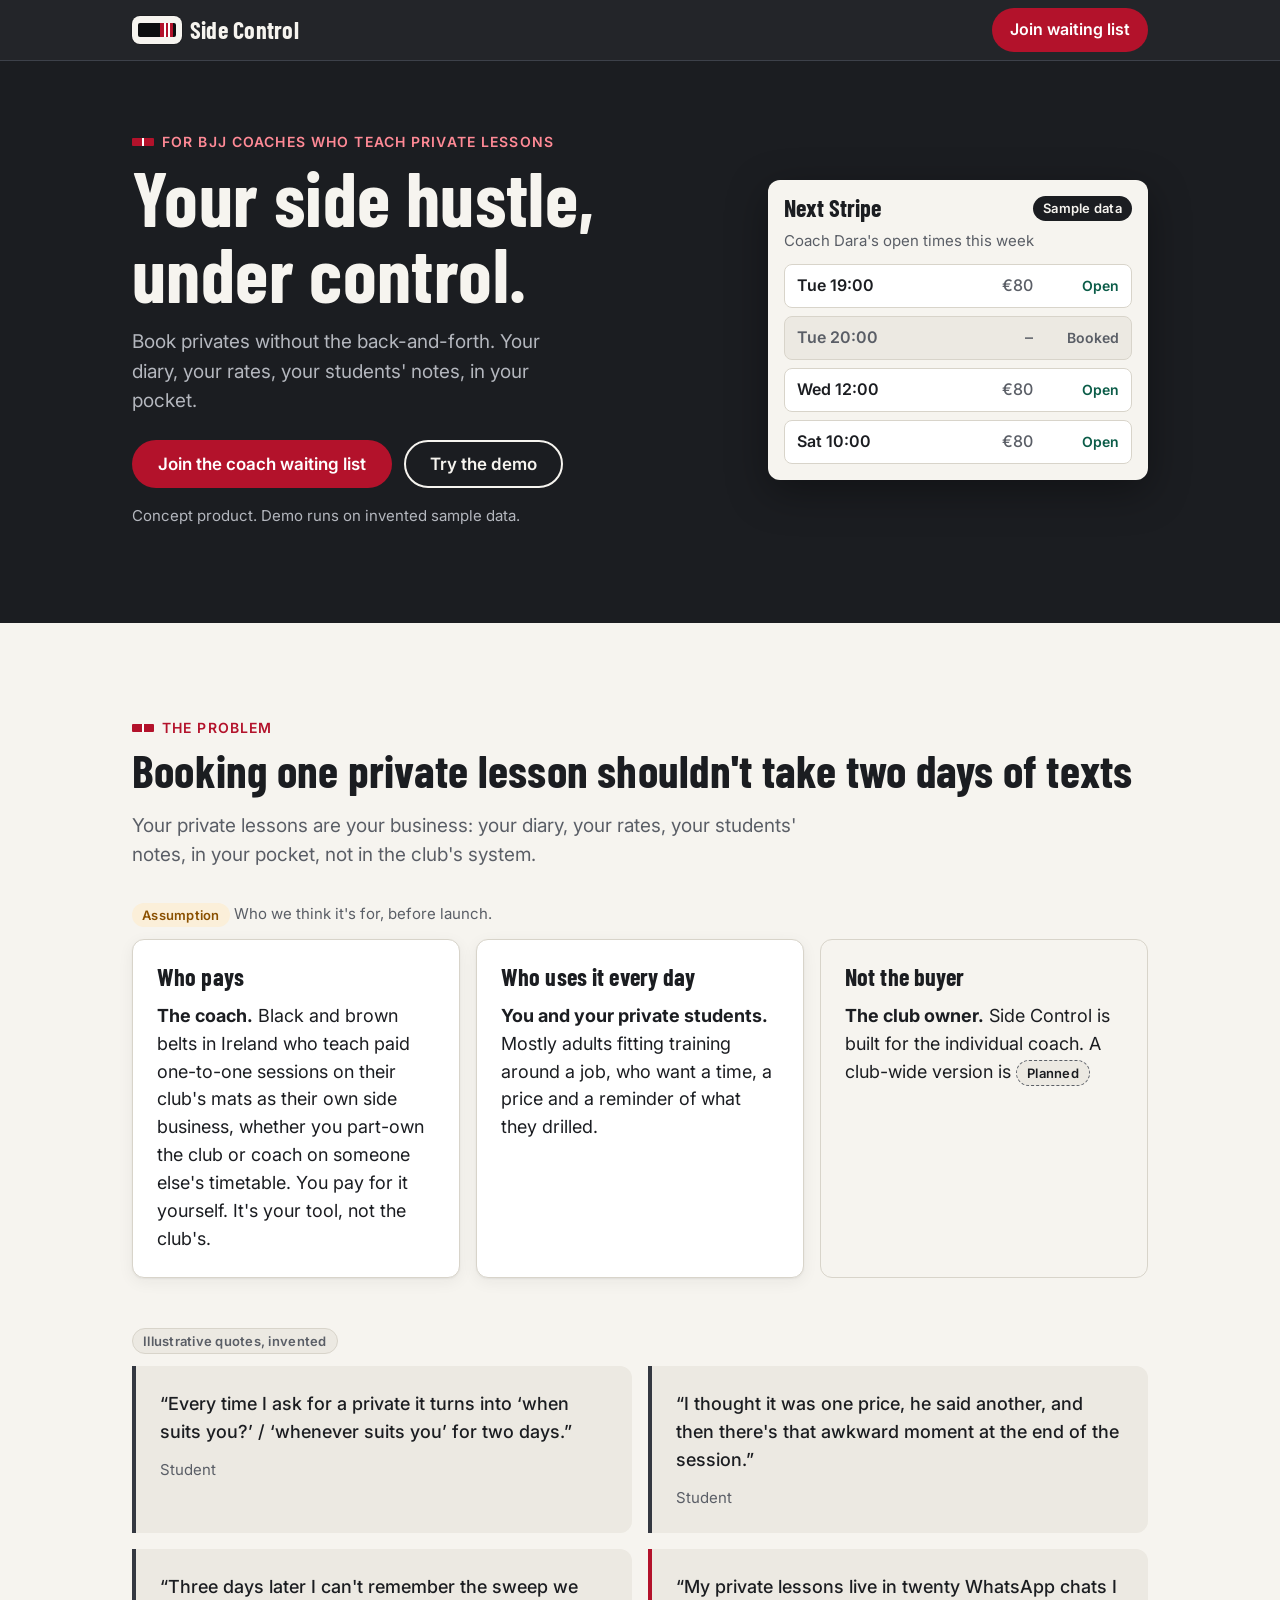
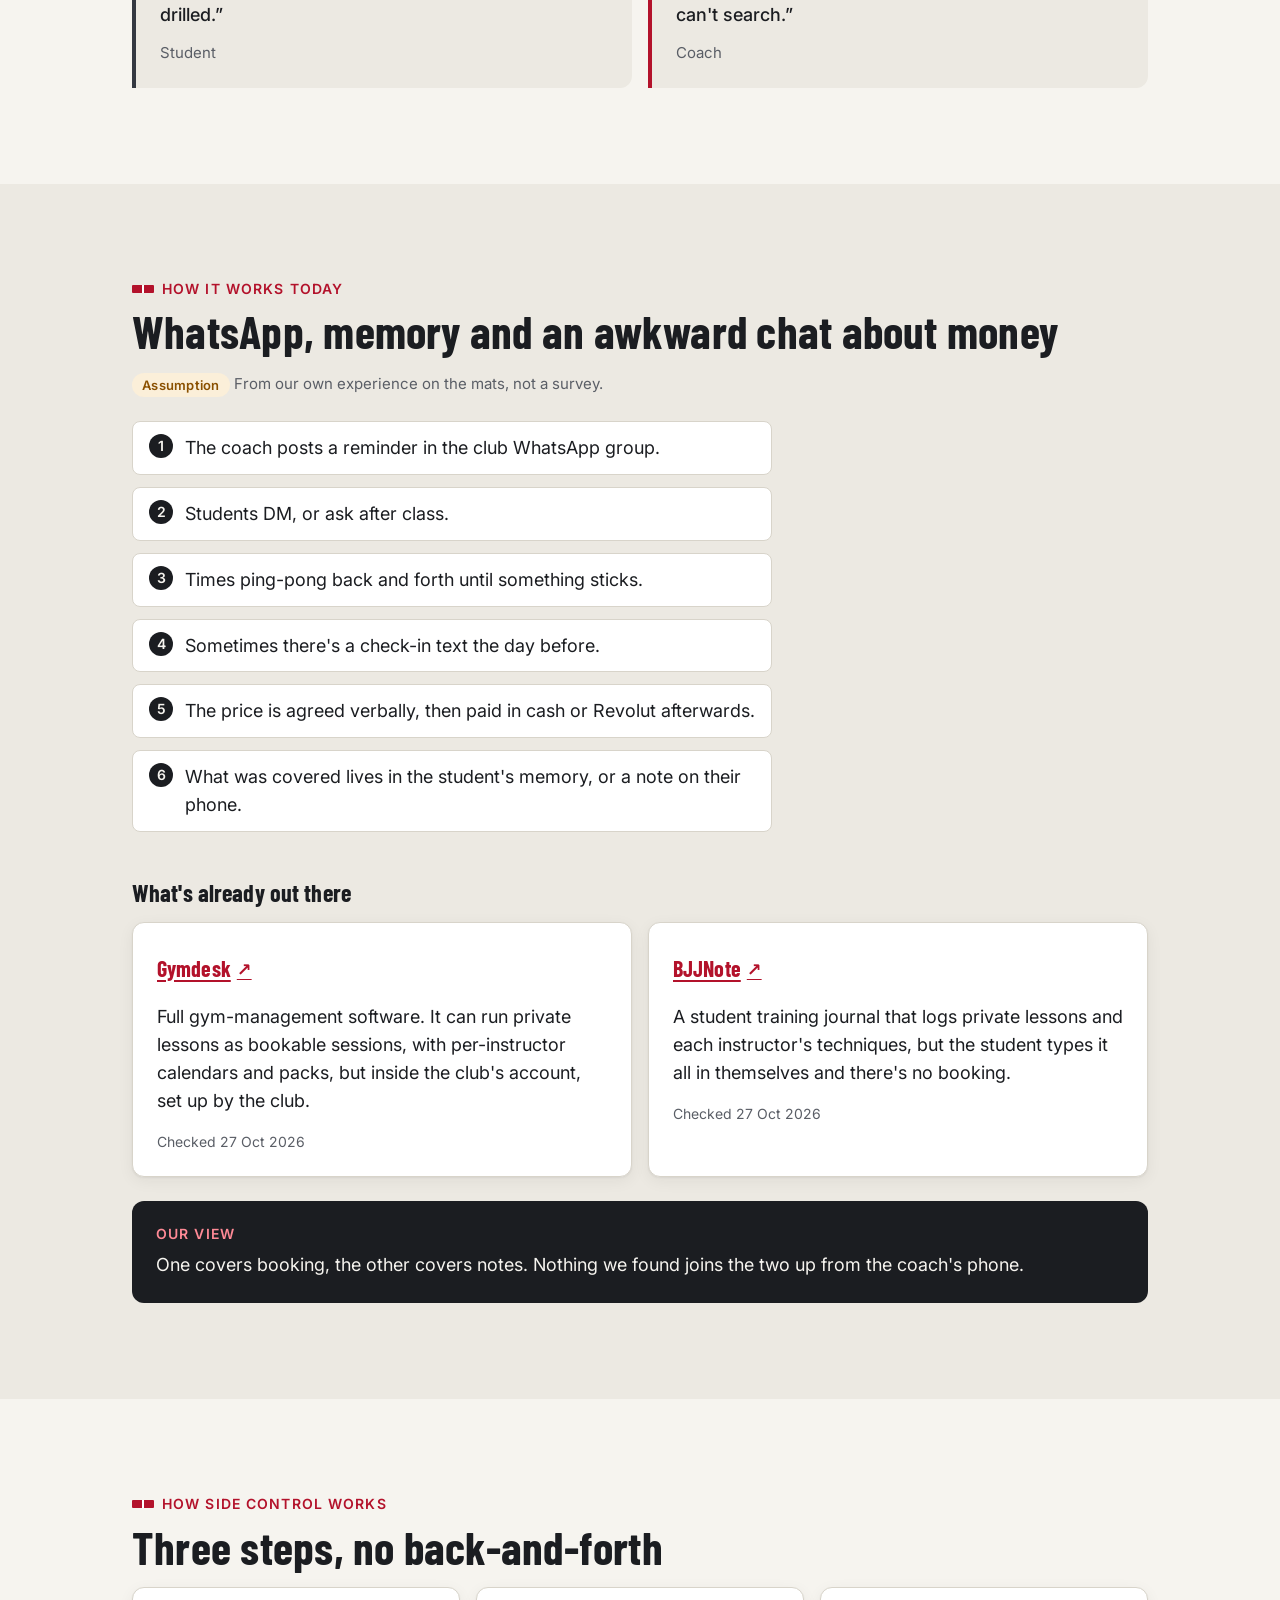
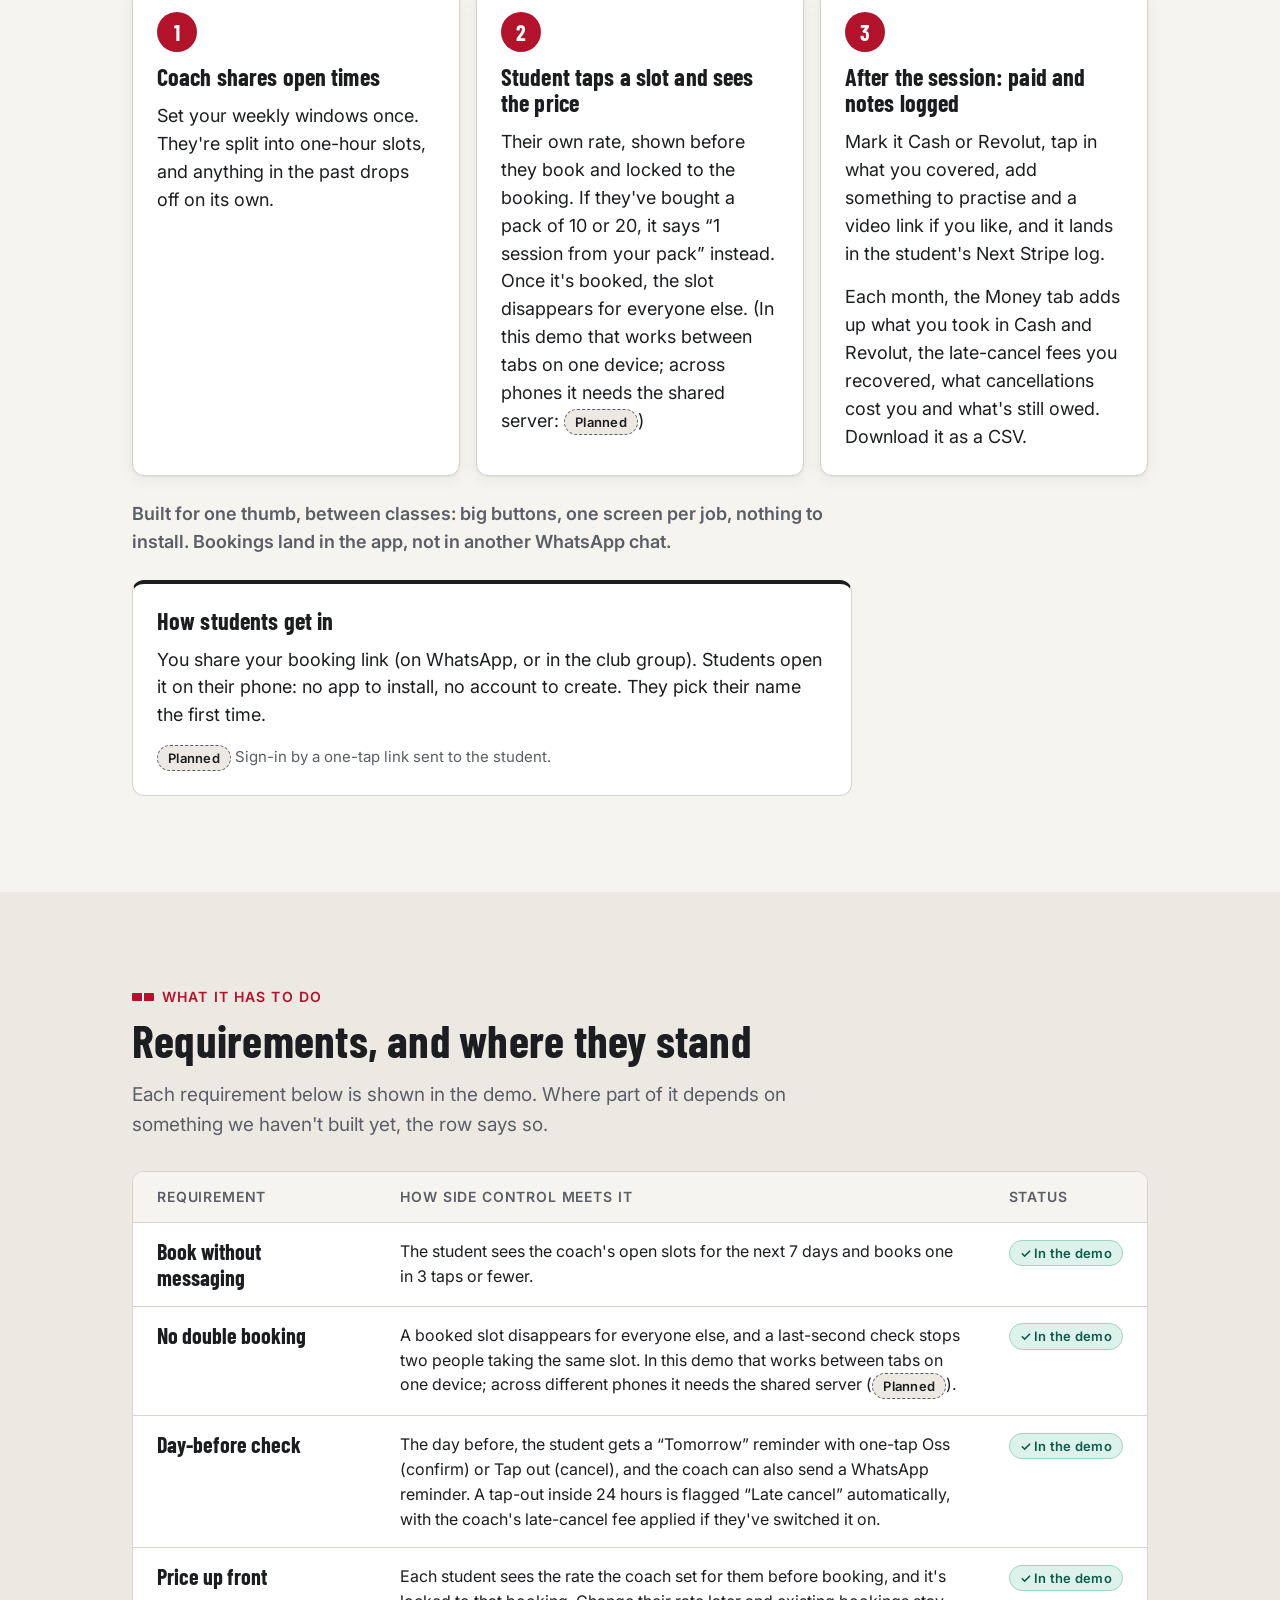
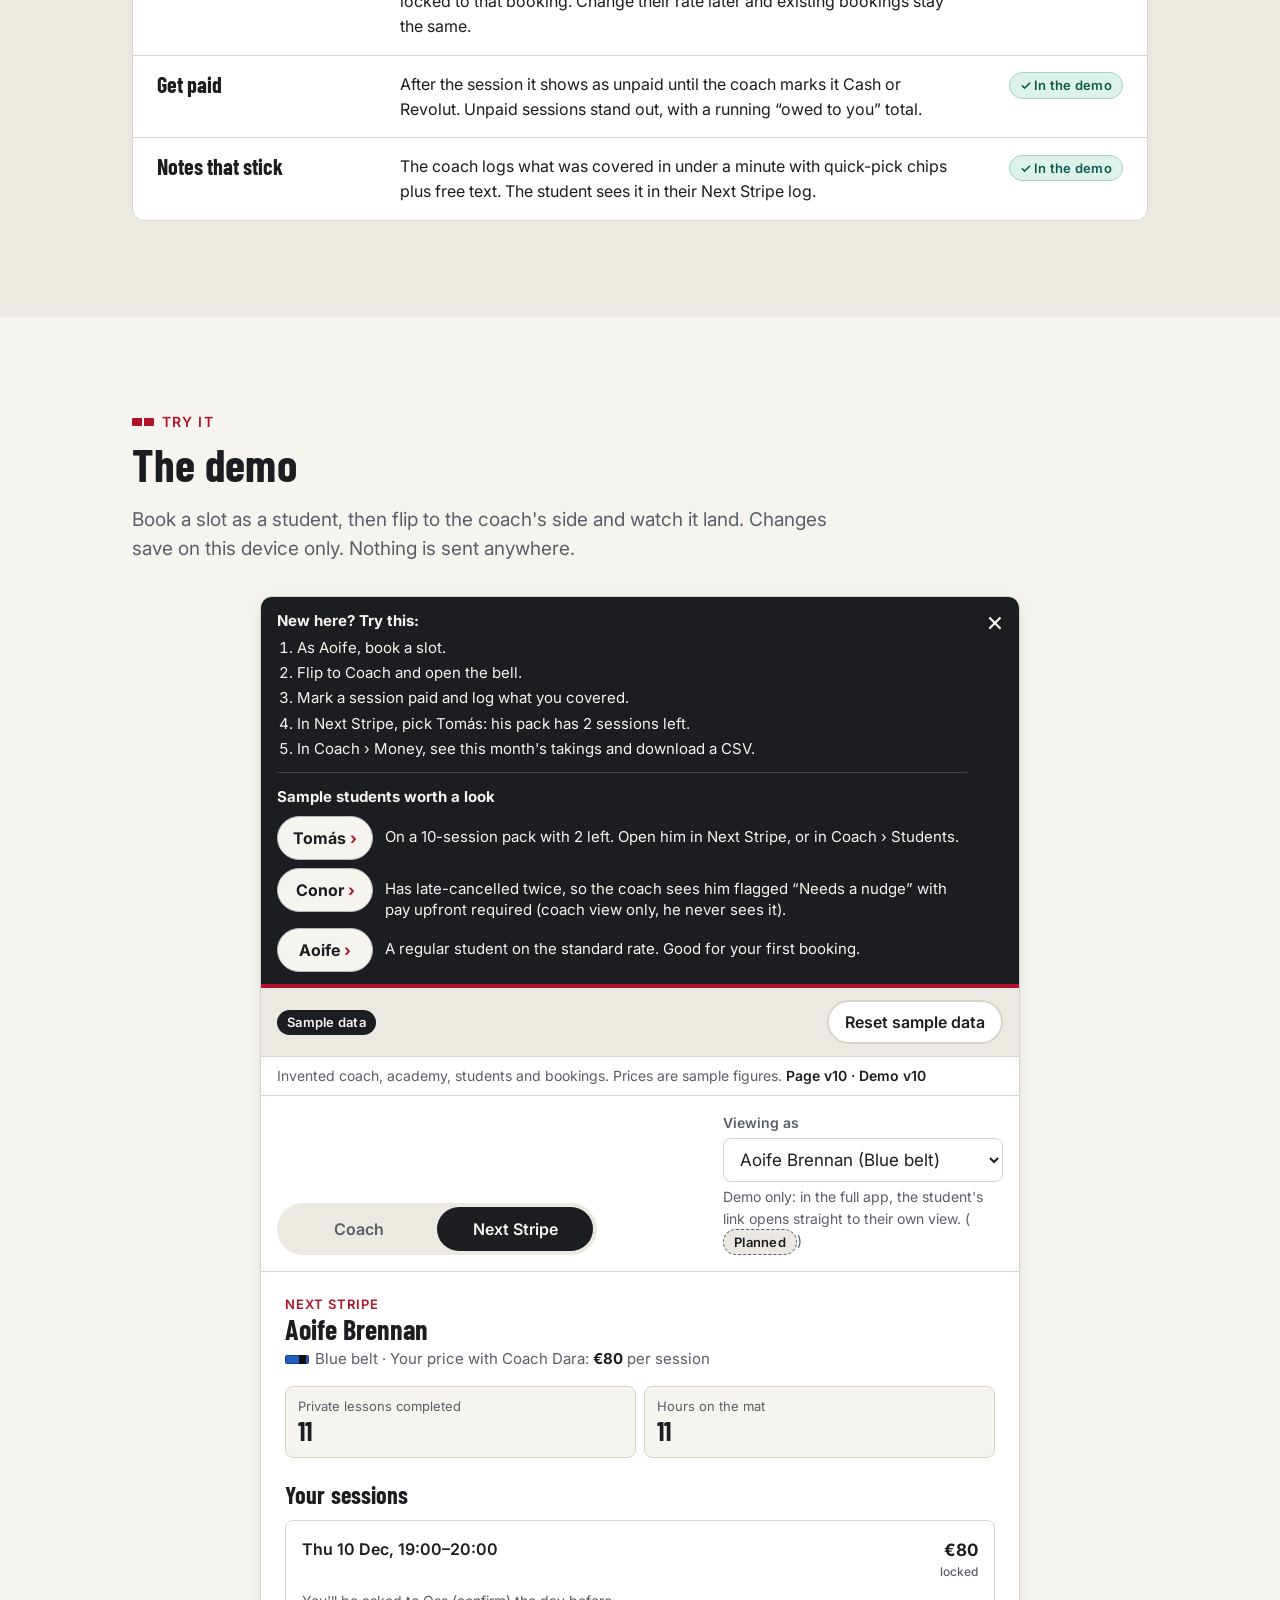
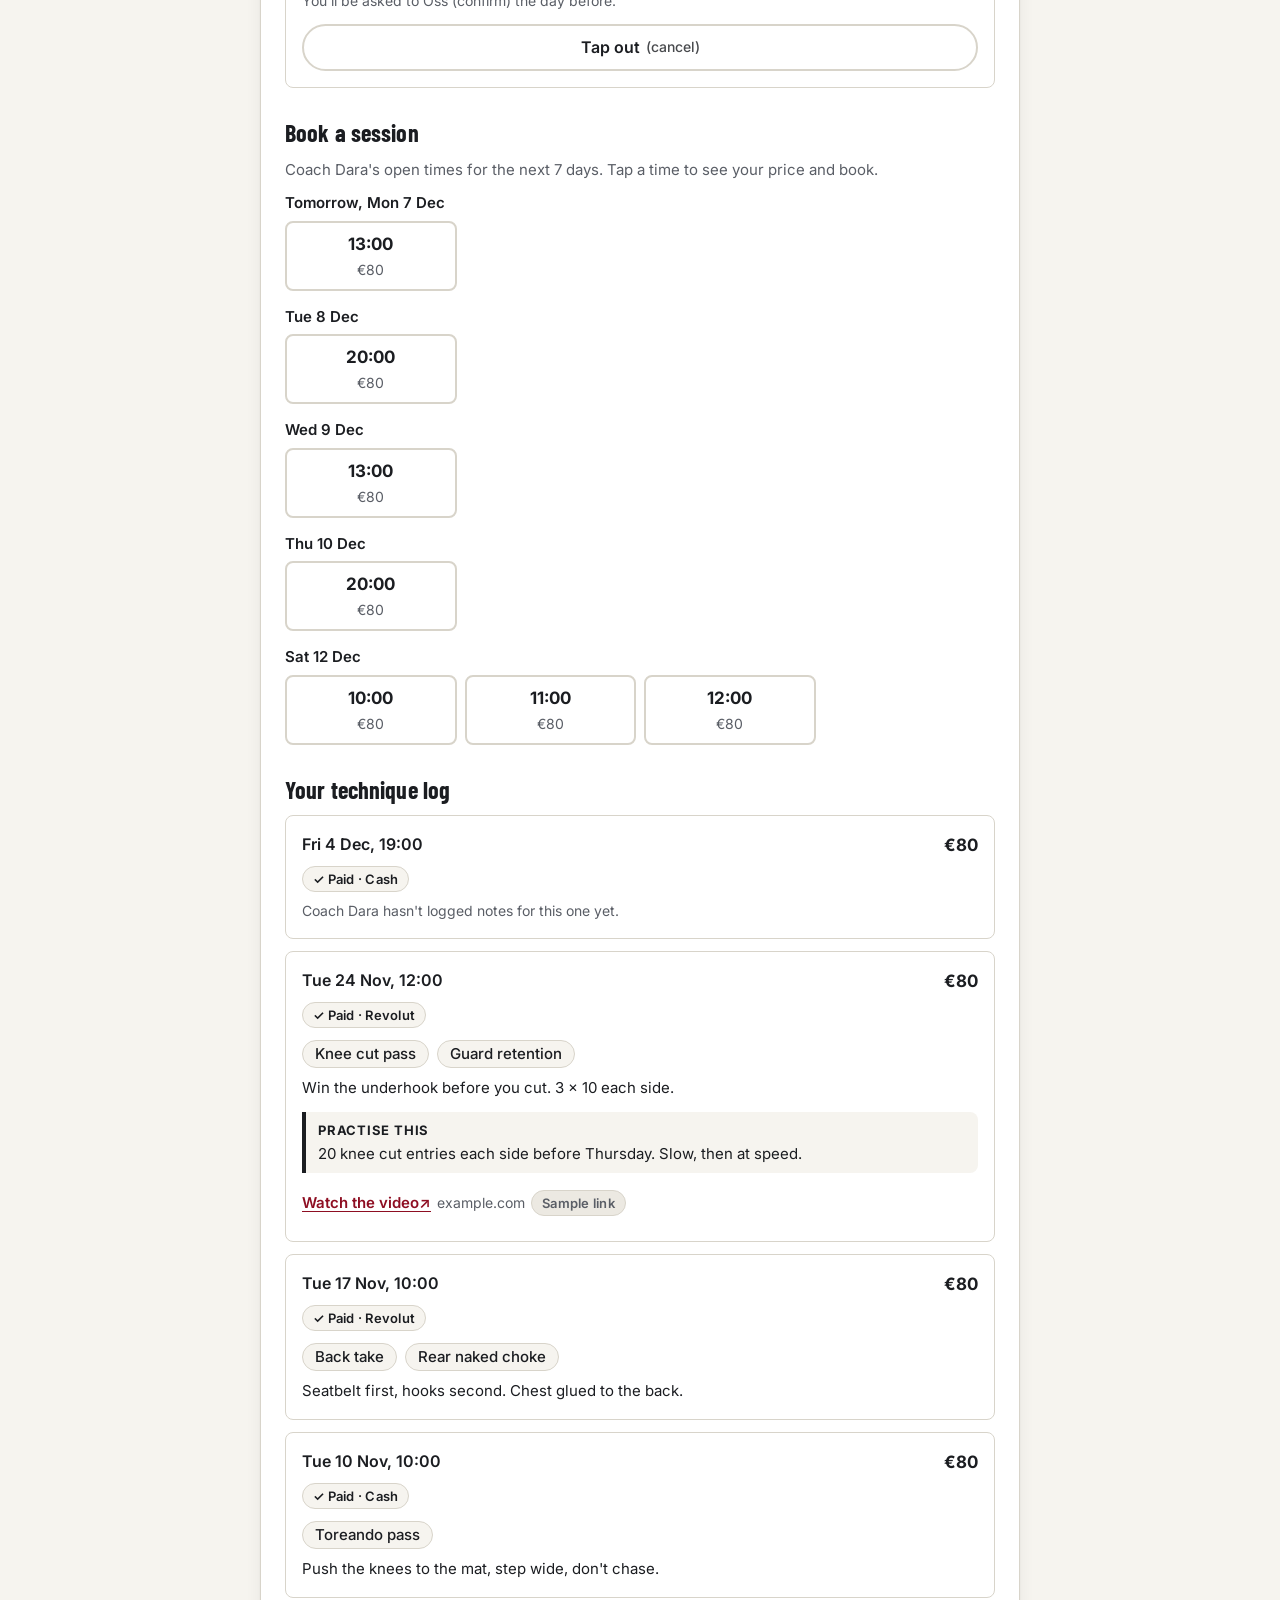
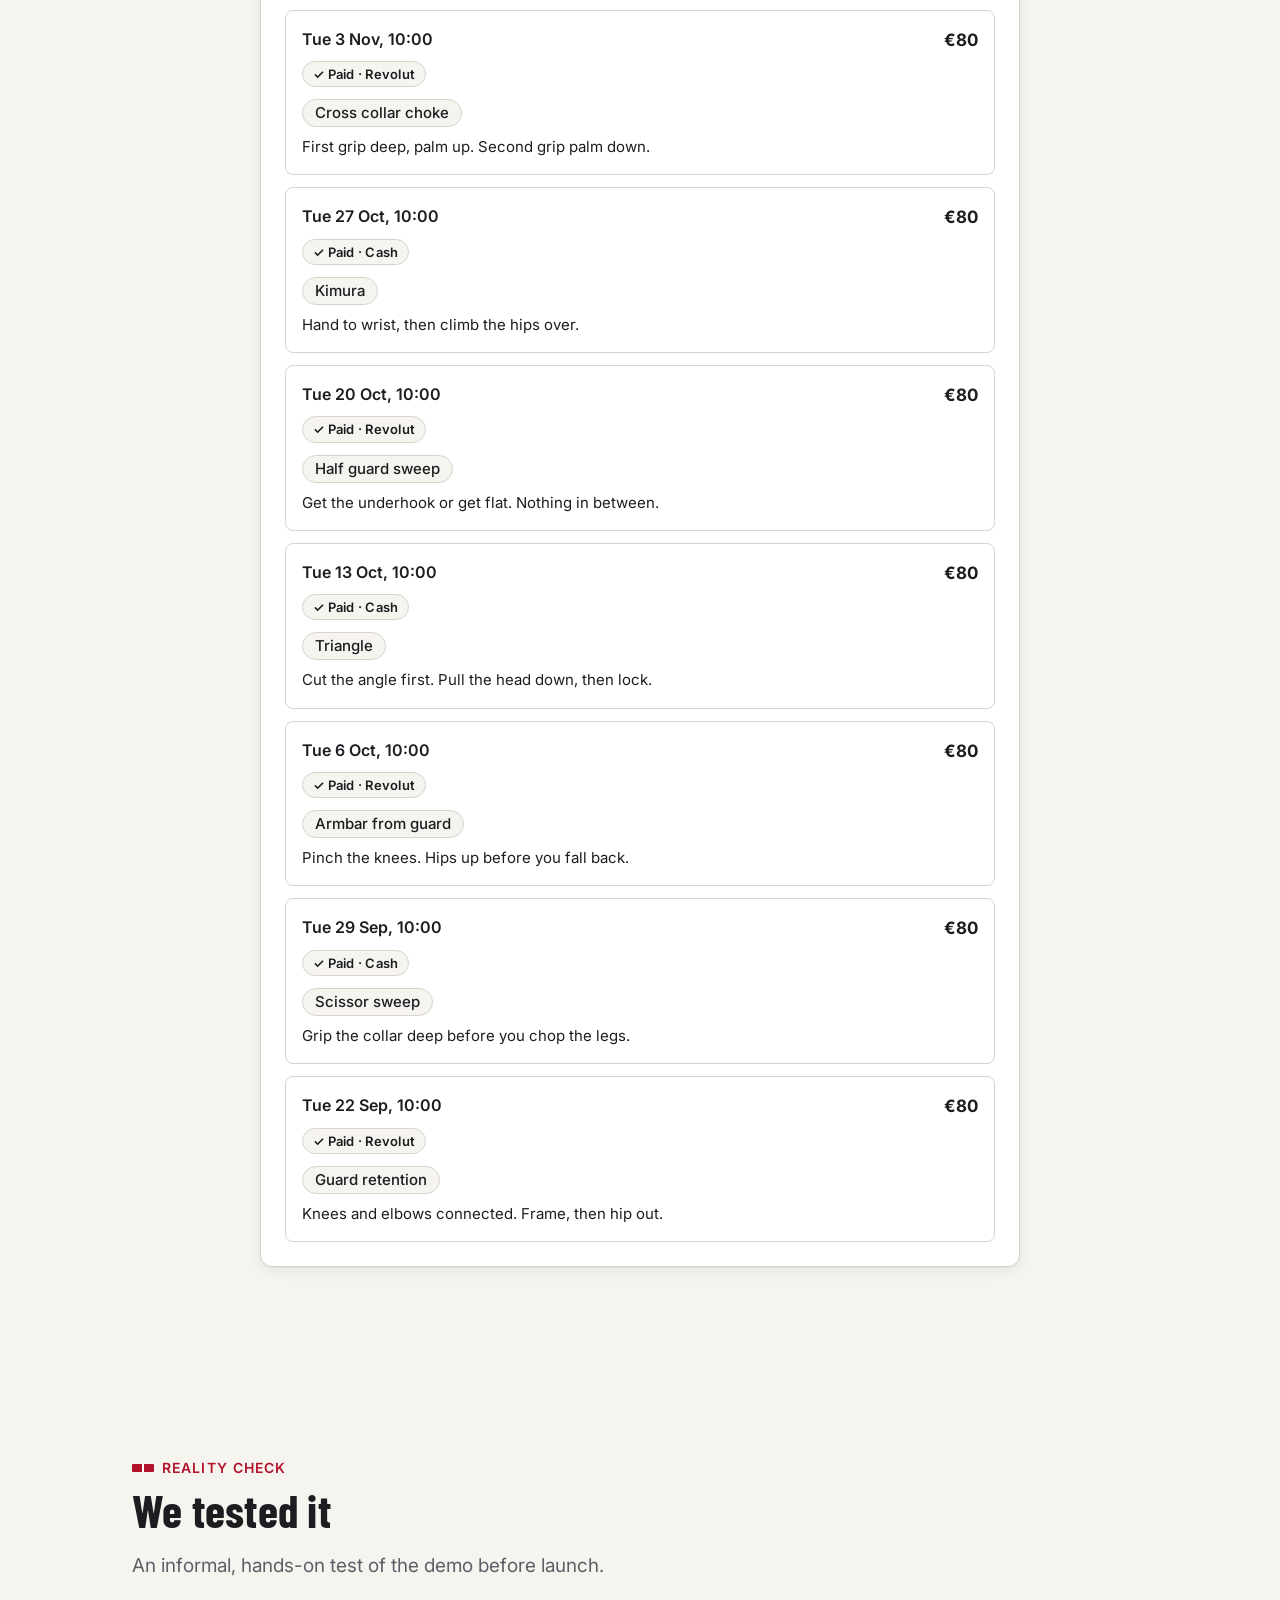
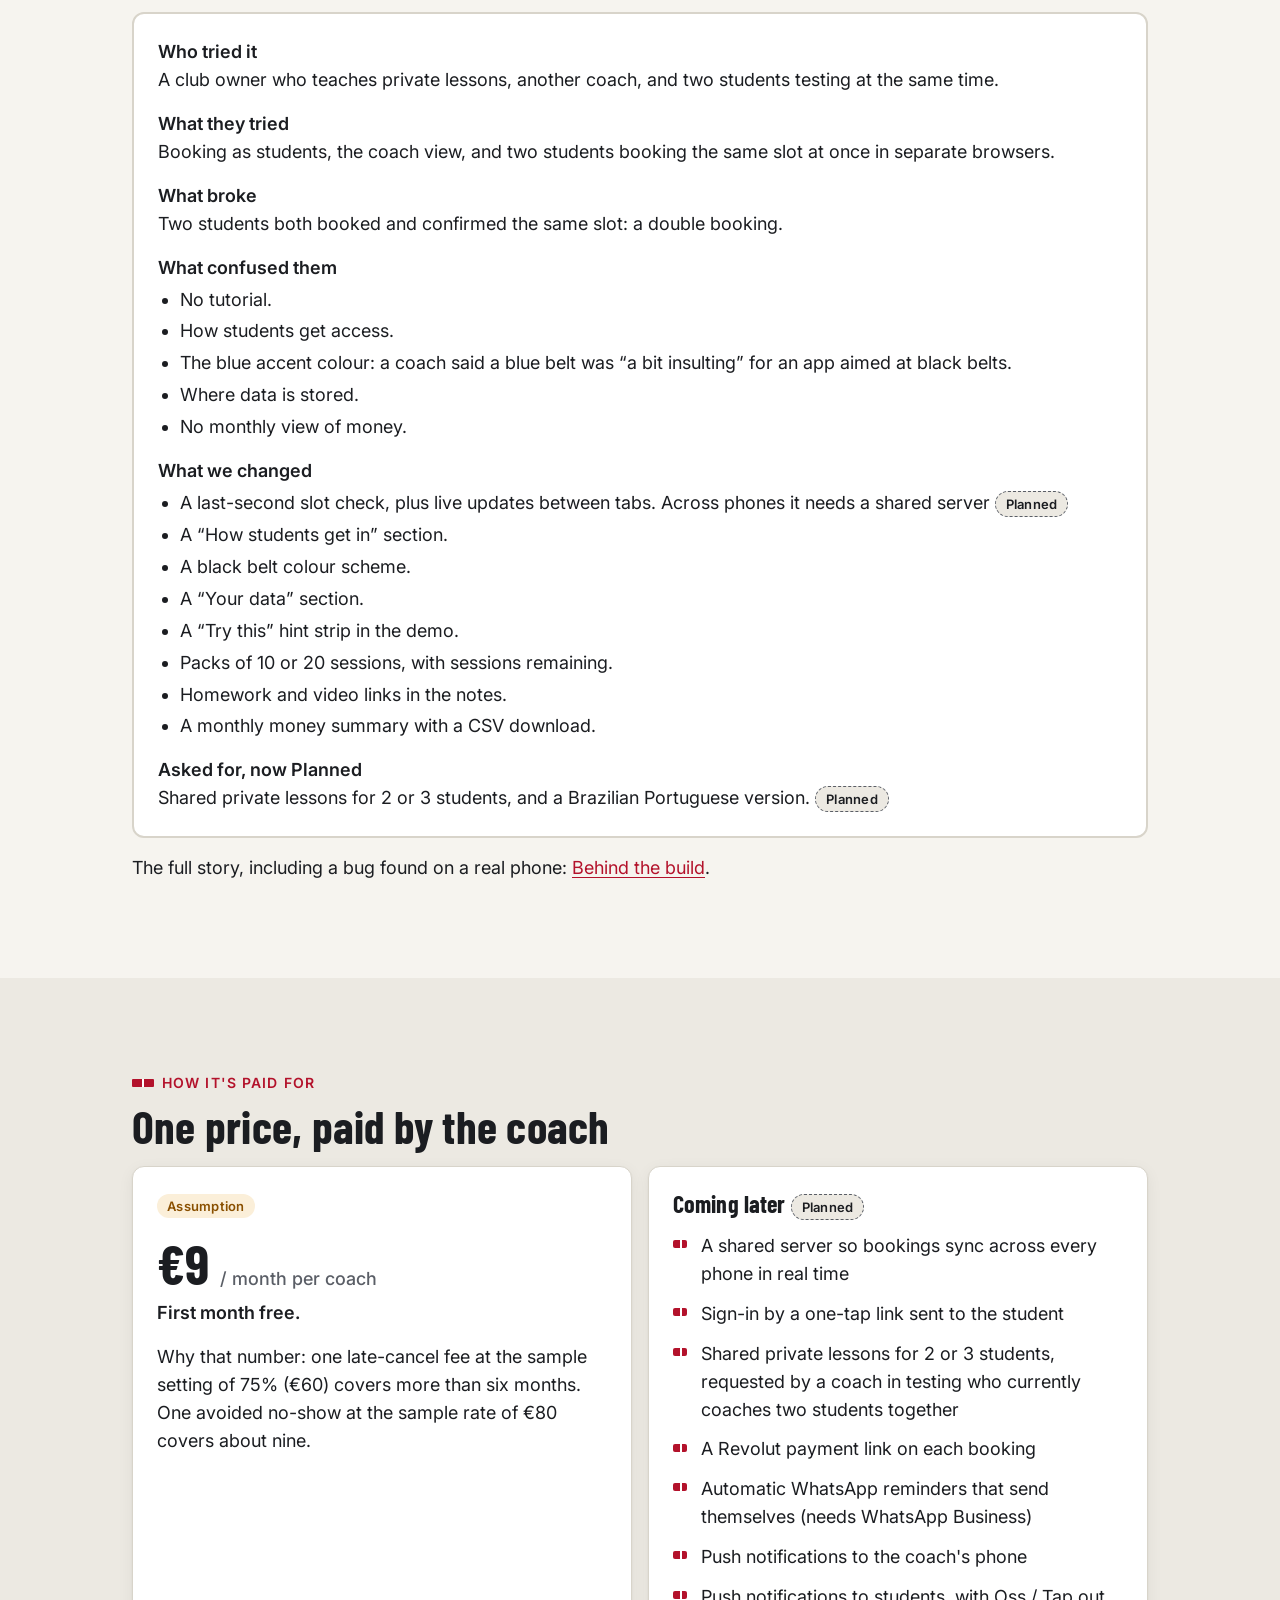
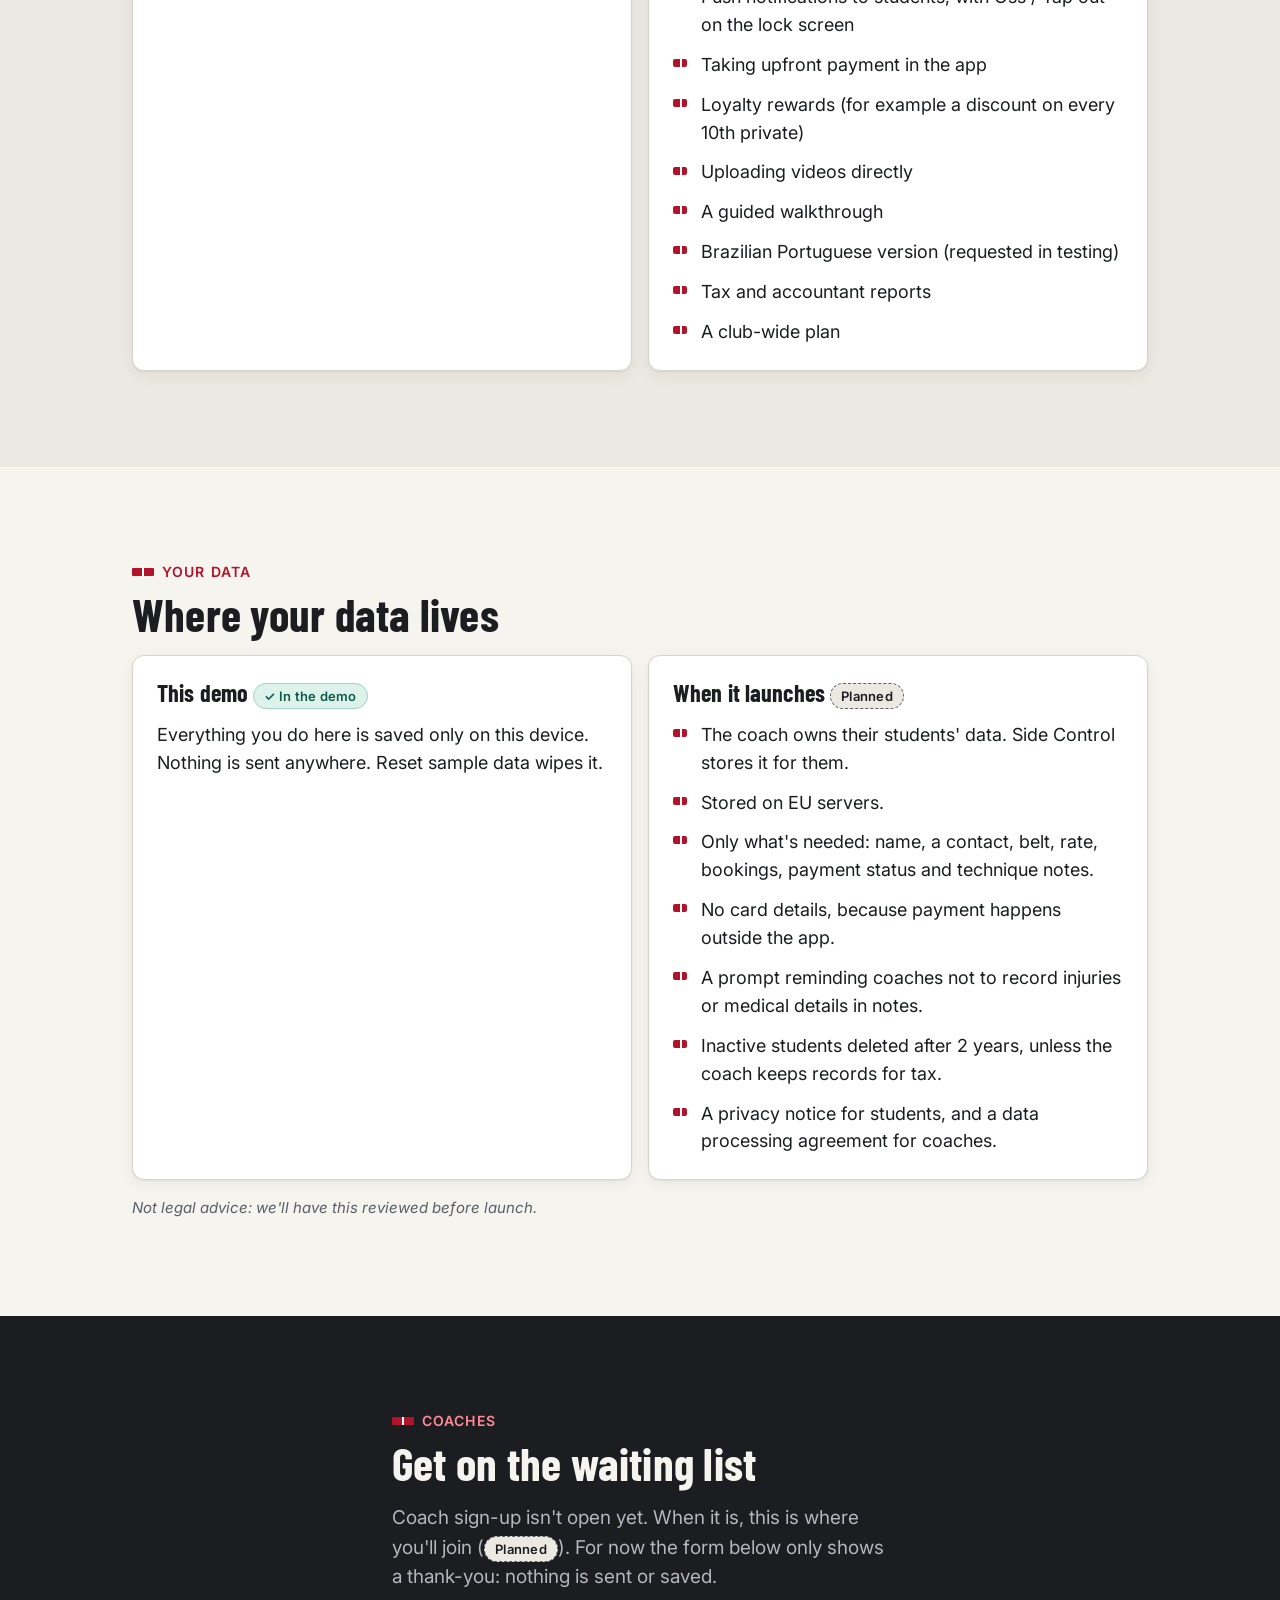
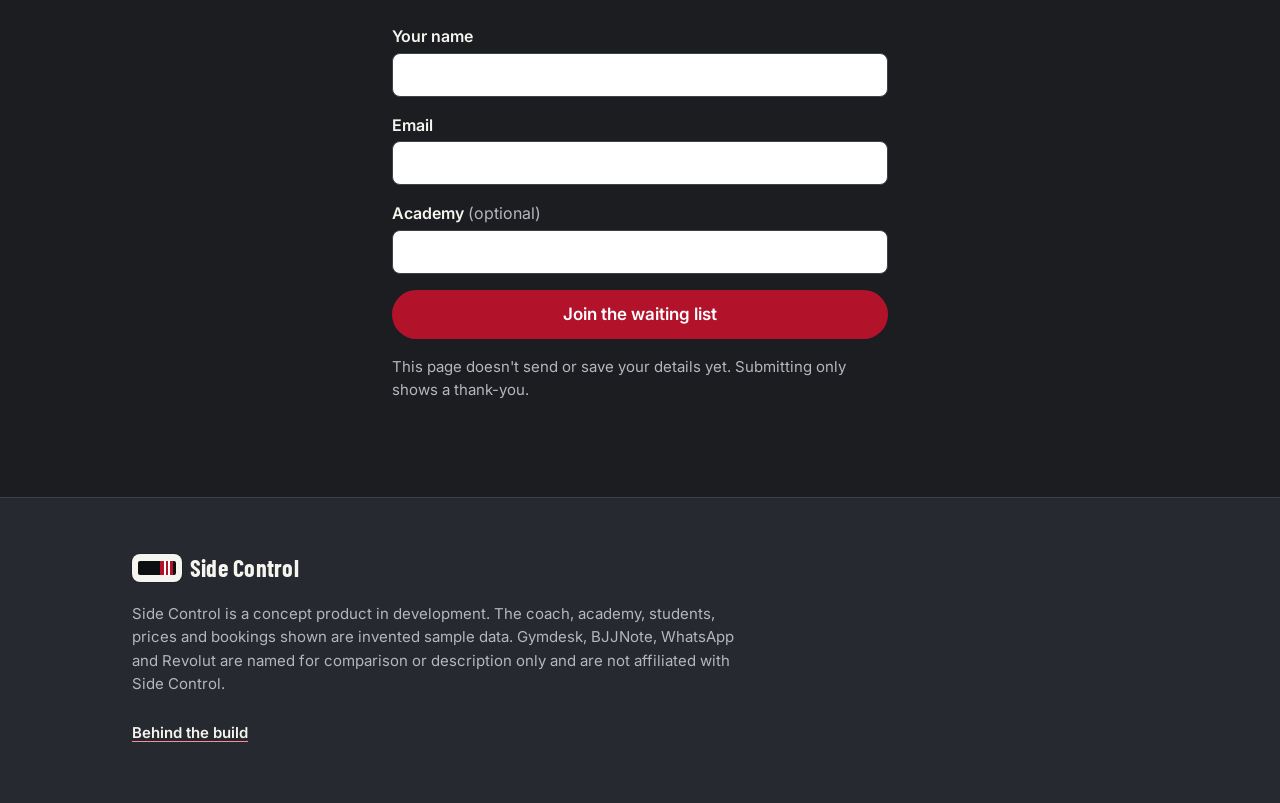
==== commit 58e37aef: "Sample students panel, name badges, and remove the build timeline - "Sample students worth a look" p" ====
--- a/index.html
+++ b/index.html
@@ -9,7 +9,7 @@
   <link rel="preconnect" href="https://fonts.googleapis.com">
   <link rel="preconnect" href="https://fonts.gstatic.com" crossorigin>
   <link href="https://fonts.googleapis.com/css2?family=Barlow+Condensed:wght@600;700&family=Inter:wght@400;500;600;700&display=swap" rel="stylesheet">
-  <link rel="stylesheet" href="styles.css?v=9">
+  <link rel="stylesheet" href="styles.css?v=10">
   <script>
     /* Safety net (old-style JS on purpose, so it runs on any browser):
        if the demo fails to start, say so inside the demo panel instead of leaving it blank. */
@@ -265,13 +265,24 @@
               <li>In Next Stripe, pick Tomás: his pack has 2 sessions left.</li>
               <li>In Coach › Money, see this month's takings and download a CSV.</li>
             </ol>
-            <button type="button" class="hint__close" id="demo-hint-close" aria-label="Dismiss these tips">×</button>
+            <div class="samples" role="group" aria-labelledby="samples-title">
+              <p class="samples__title" id="samples-title">Sample students worth a look</p>
+              <ul class="samples__list">
+                <li><button type="button" class="samples__name" data-jump="student" data-sid="s4" aria-label="Tomás: open his Next Stripe view">Tomás</button>
+                  <span>On a 10-session pack with 2 left. Open him in Next Stripe, or in Coach › Students.</span></li>
+                <li><button type="button" class="samples__name" data-jump="coach-card" data-sid="s2" aria-label="Conor: open his card in the Coach view">Conor</button>
+                  <span>Has late-cancelled twice, so the coach sees him flagged “Needs a nudge” with pay upfront required (coach view only, he never sees it).</span></li>
+                <li><button type="button" class="samples__name" data-jump="student" data-sid="s1" aria-label="Aoife: open her Next Stripe view">Aoife</button>
+                  <span>A regular student on the standard rate. Good for your first booking.</span></li>
+              </ul>
+            </div>
+            <button type="button" class="hint__close" id="demo-hint-close" aria-label="Dismiss these tips and sample students">×</button>
           </div>
           <div class="demo__bar">
             <span class="tag tag--sample">Sample data</span>
             <button type="button" class="btn btn--small btn--quiet" id="reset-demo">Reset sample data</button>
           </div>
-          <p class="demo__disclaimer">Invented coach, academy, students and bookings. Prices are sample figures. <span class="demo__version">Page v9 · Demo v<span id="demo-version">(not loaded)</span></span></p>
+          <p class="demo__disclaimer">Invented coach, academy, students and bookings. Prices are sample figures. <span class="demo__version">Page v10 · Demo v<span id="demo-version">(not loaded)</span></span></p>
 
           <div class="demo__controls">
             <div class="toggle" role="group" aria-label="Choose a view">
@@ -438,6 +449,6 @@
     </div>
   </footer>
 
-  <script src="app.js?v=9" defer></script>
+  <script src="app.js?v=10" defer></script>
 </body>
 </html>
--- a/styles.css
+++ b/styles.css
@@ -1220,3 +1220,25 @@
 .packs-ov__meta { margin: 2px 0 0; font-size: 15px; color: var(--muted); }
 .packs-ov__row .btn { flex: none; }
 .demo__version { display: inline-block; font-weight: 600; color: var(--ink); }
+
+/* ---------- Sample students panel (inside the hint strip) and name badges ---------- */
+.samples { margin-top: var(--s3); padding-top: var(--s3); border-top: 1px solid var(--line-dark); }
+.samples__title { margin: 0 0 var(--s2); font-weight: 700; }
+.samples__list { list-style: none; margin: 0; padding: 0; display: grid; gap: var(--s2); }
+.samples__list li { display: grid; grid-template-columns: 96px 1fr; gap: var(--s3); align-items: start; }
+.samples__list span { padding-top: 10px; line-height: 1.4; }
+.samples__name {
+  width: 100%;
+  min-height: var(--tap);
+  padding: 0 var(--s3);
+  border: 1px solid var(--on-dark-muted);
+  border-radius: 999px;
+  background: var(--paper);
+  color: var(--ink);
+  font: 700 16px/1 var(--font-body);
+  cursor: pointer;
+}
+.samples__name::after { content: " ›"; color: var(--red); }
+.samples__name:hover { background: var(--white); }
+.namebadges { display: flex; flex-wrap: wrap; gap: 4px; margin-top: 4px; }
+.namebadges .tag { font-size: 12px; padding: 1px 8px; }
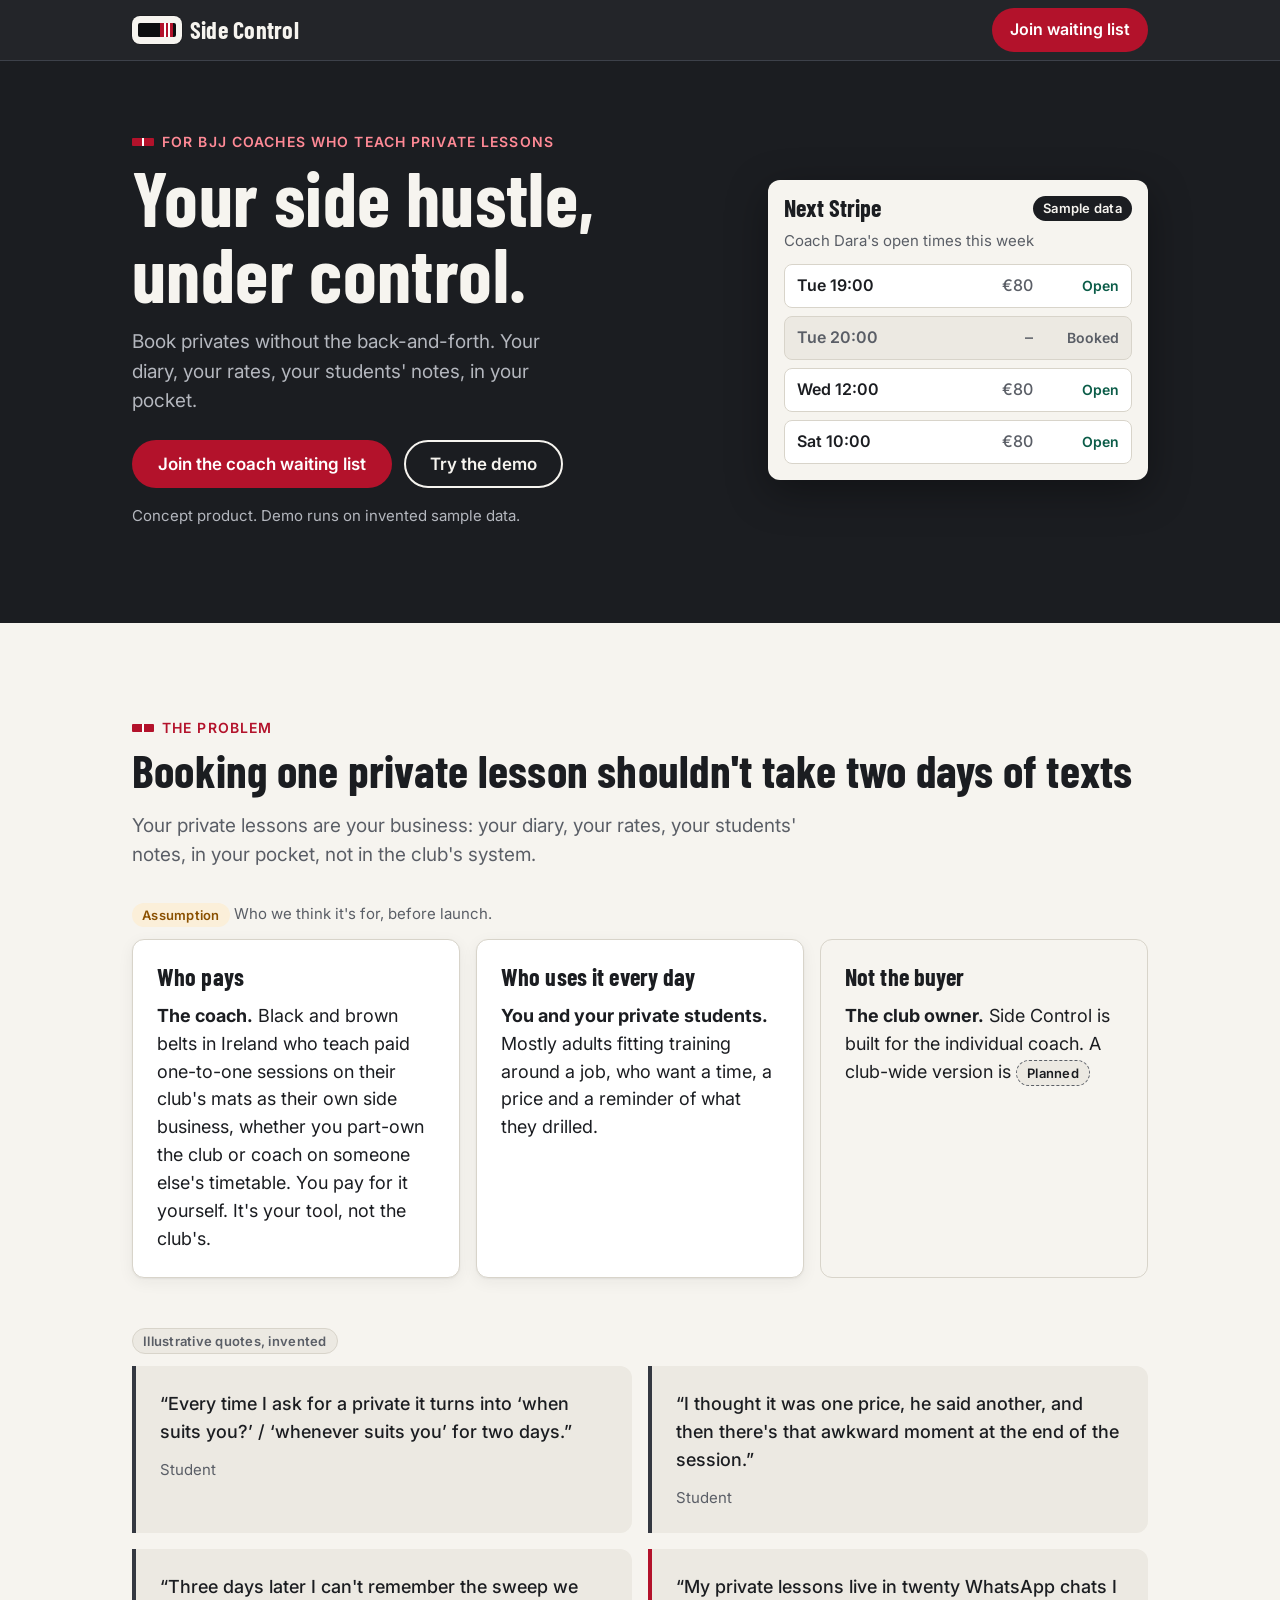
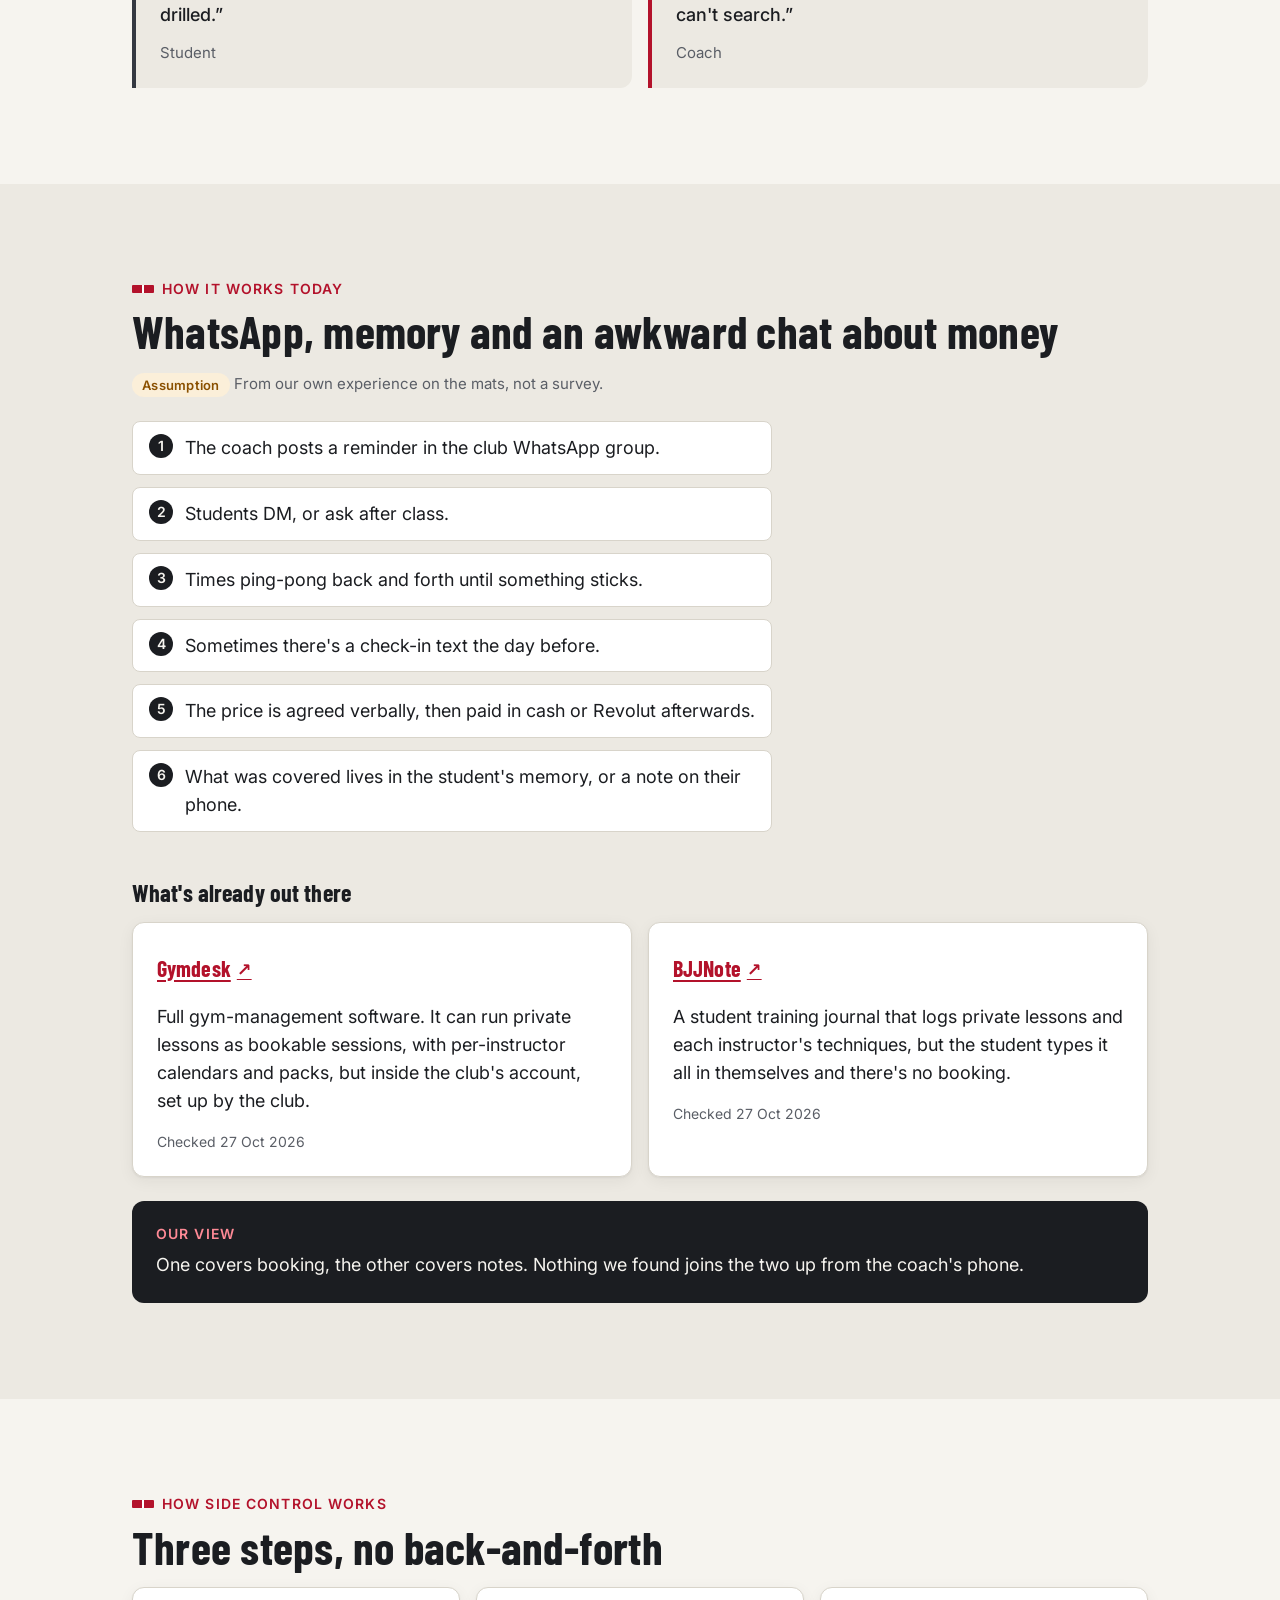
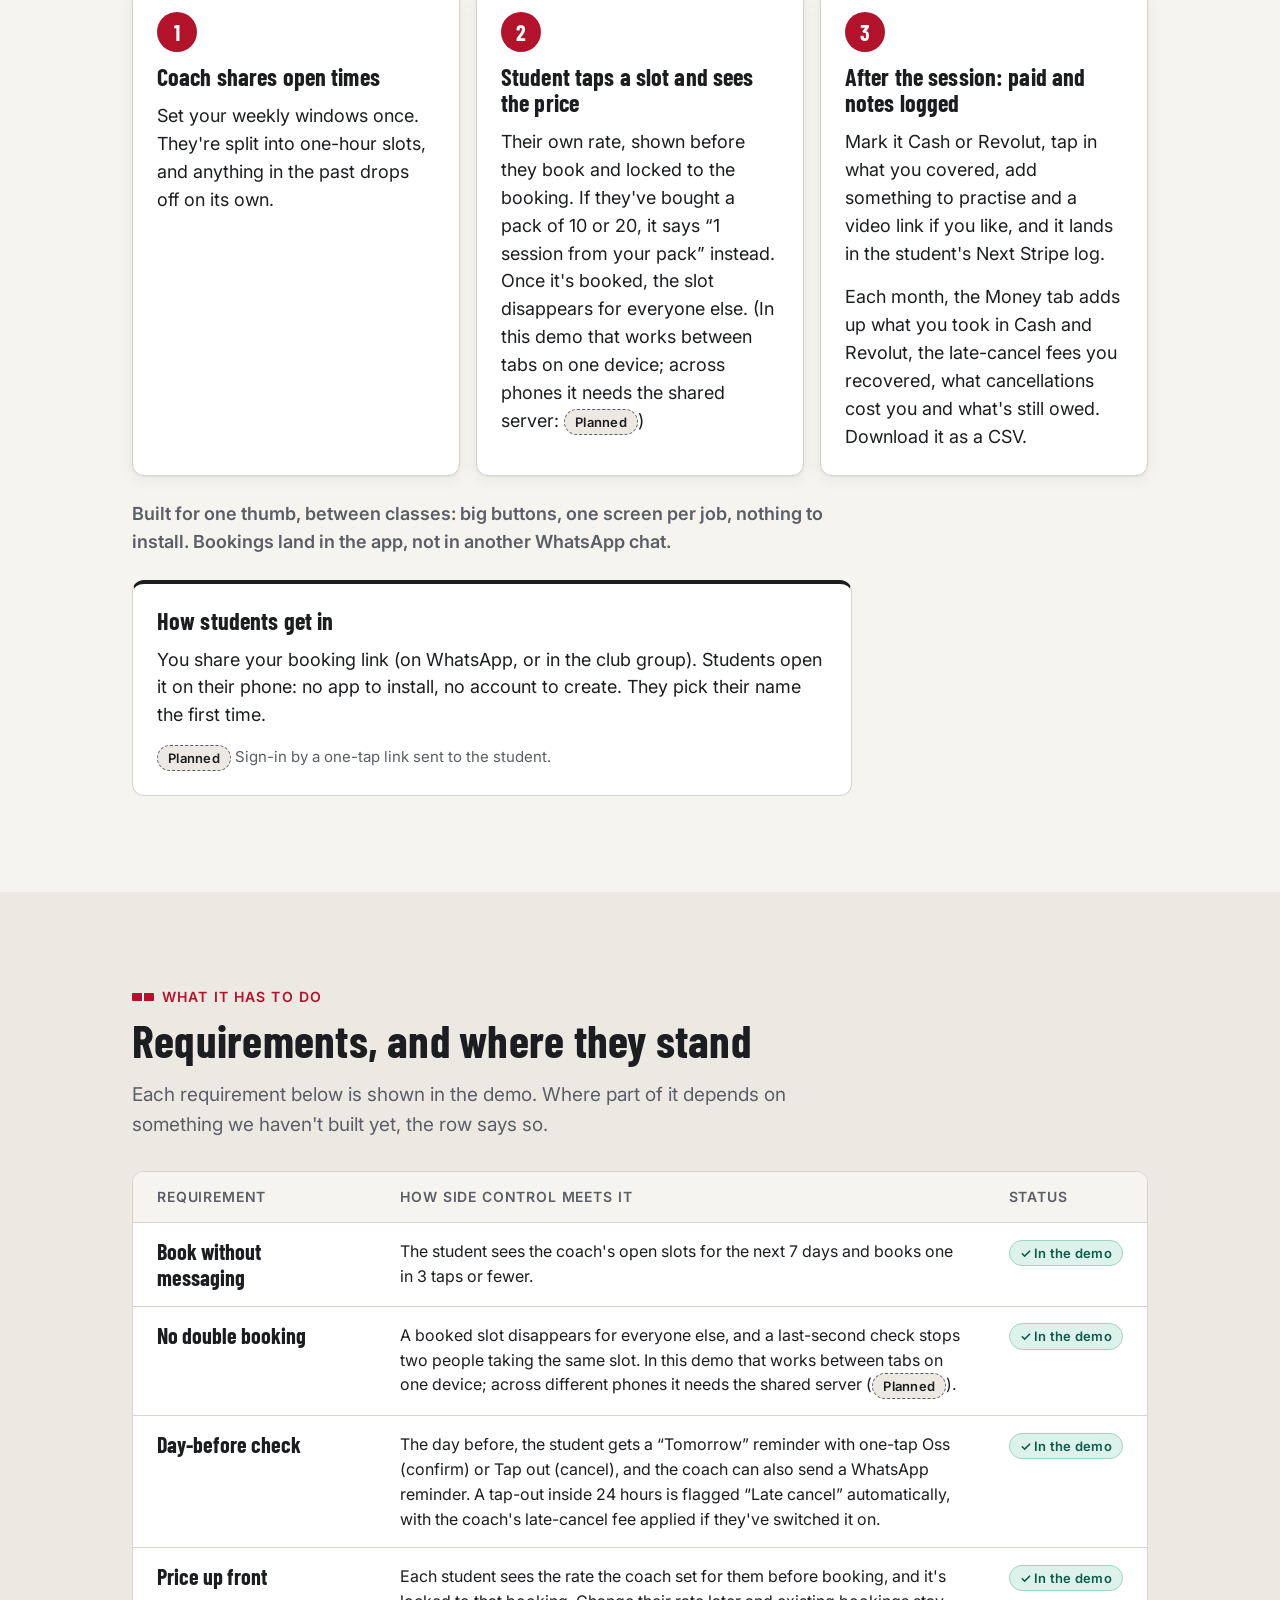
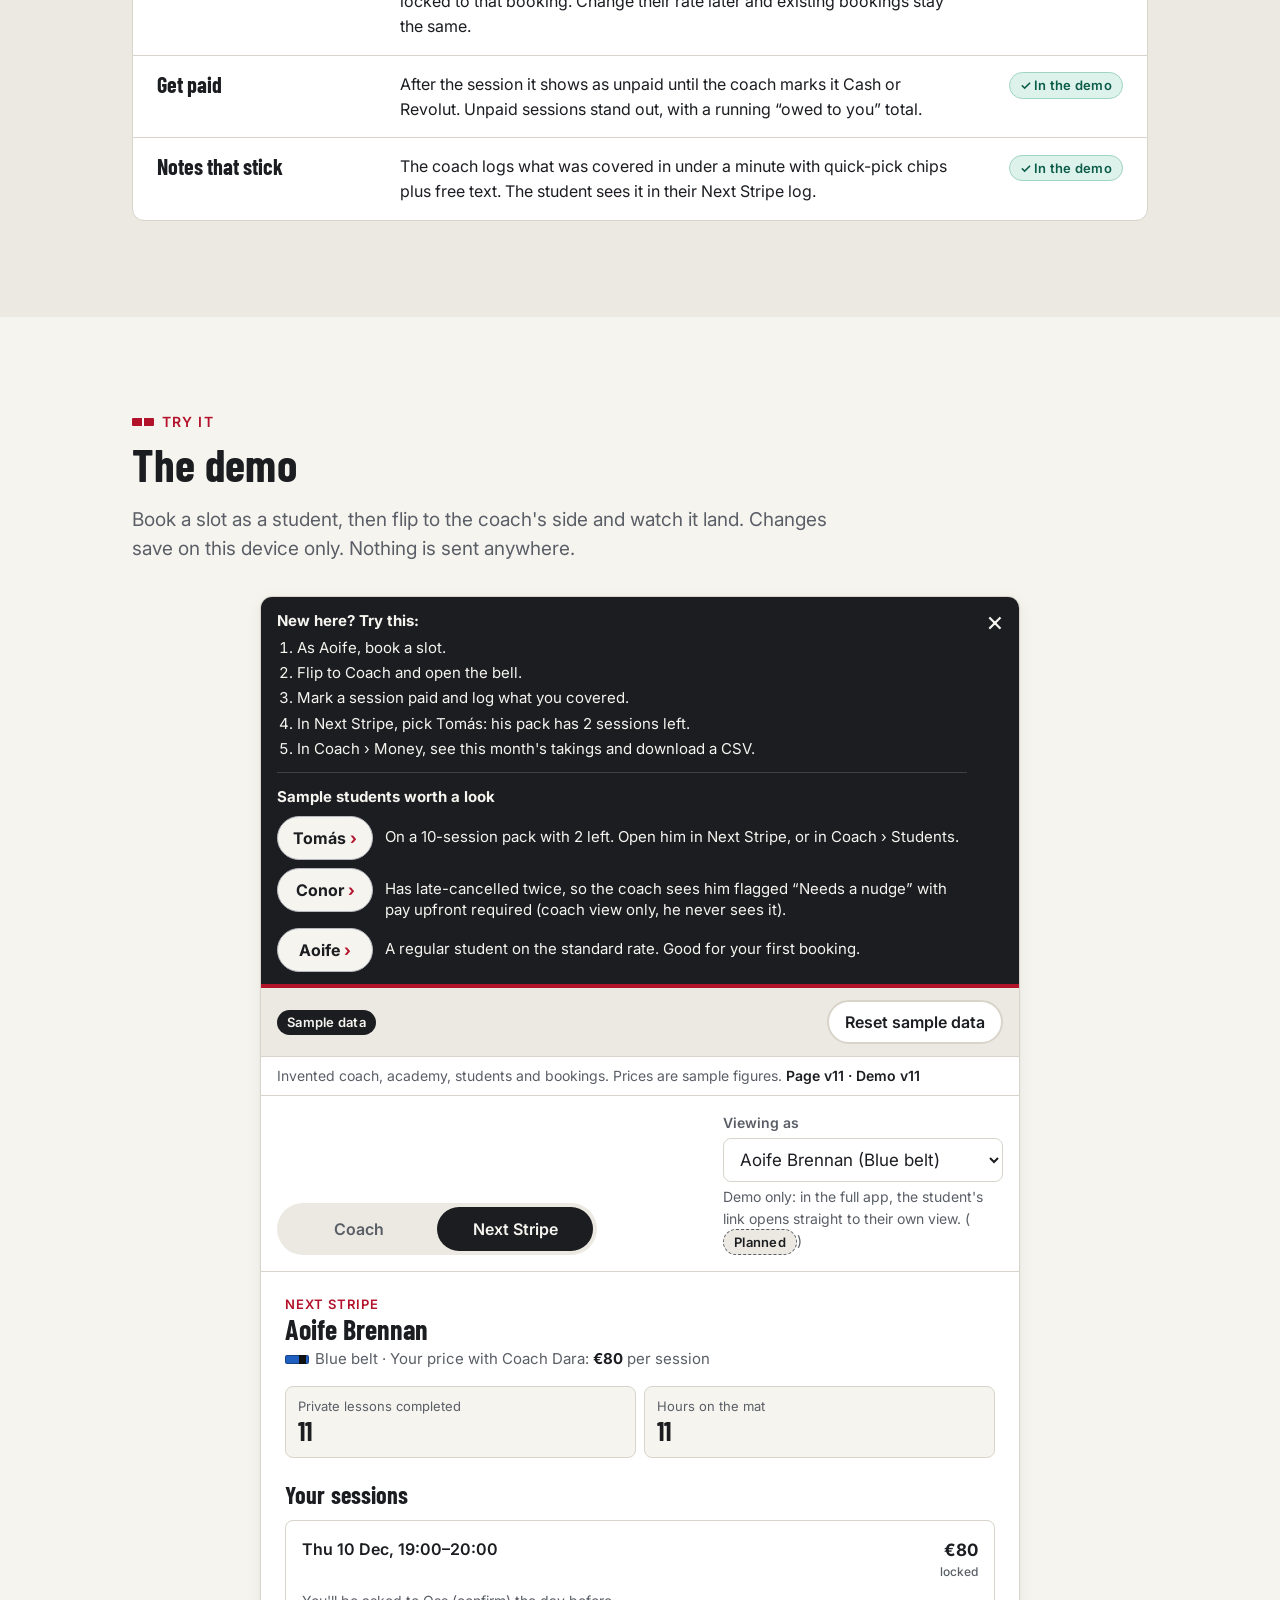
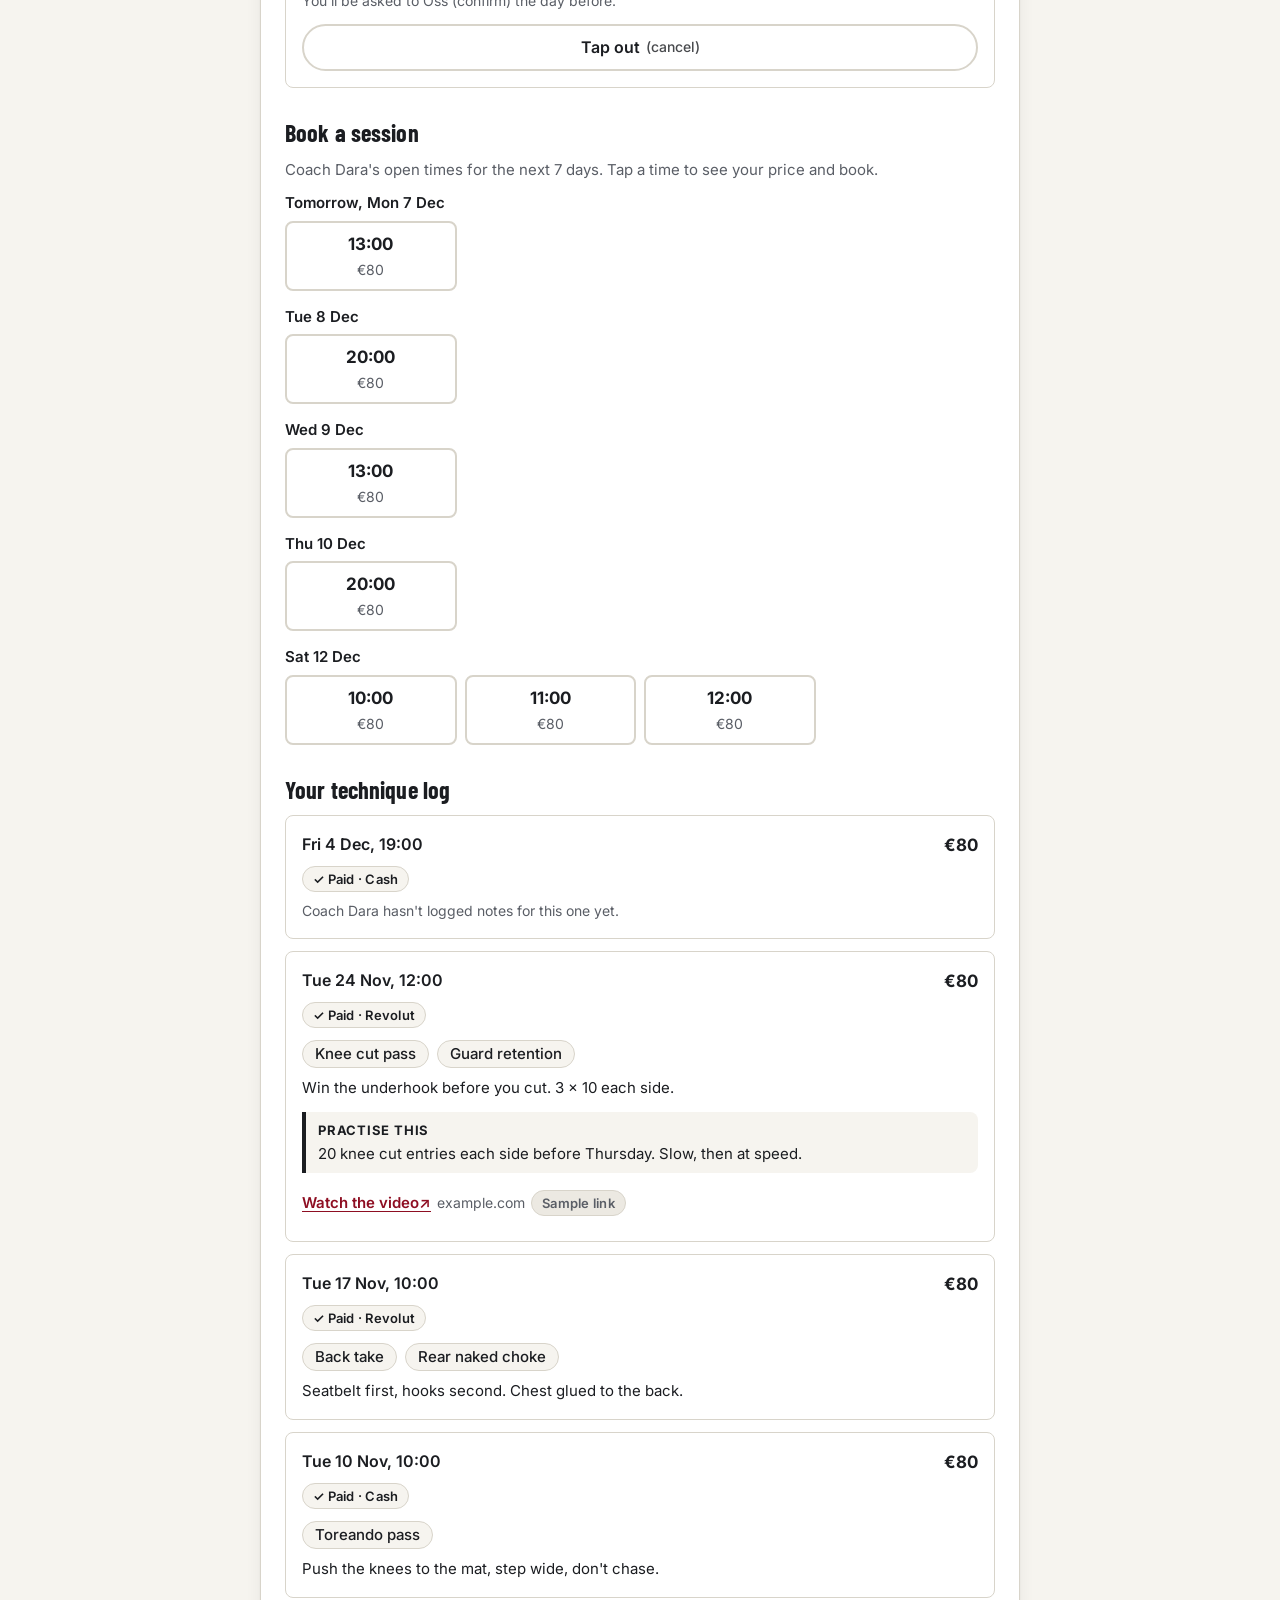
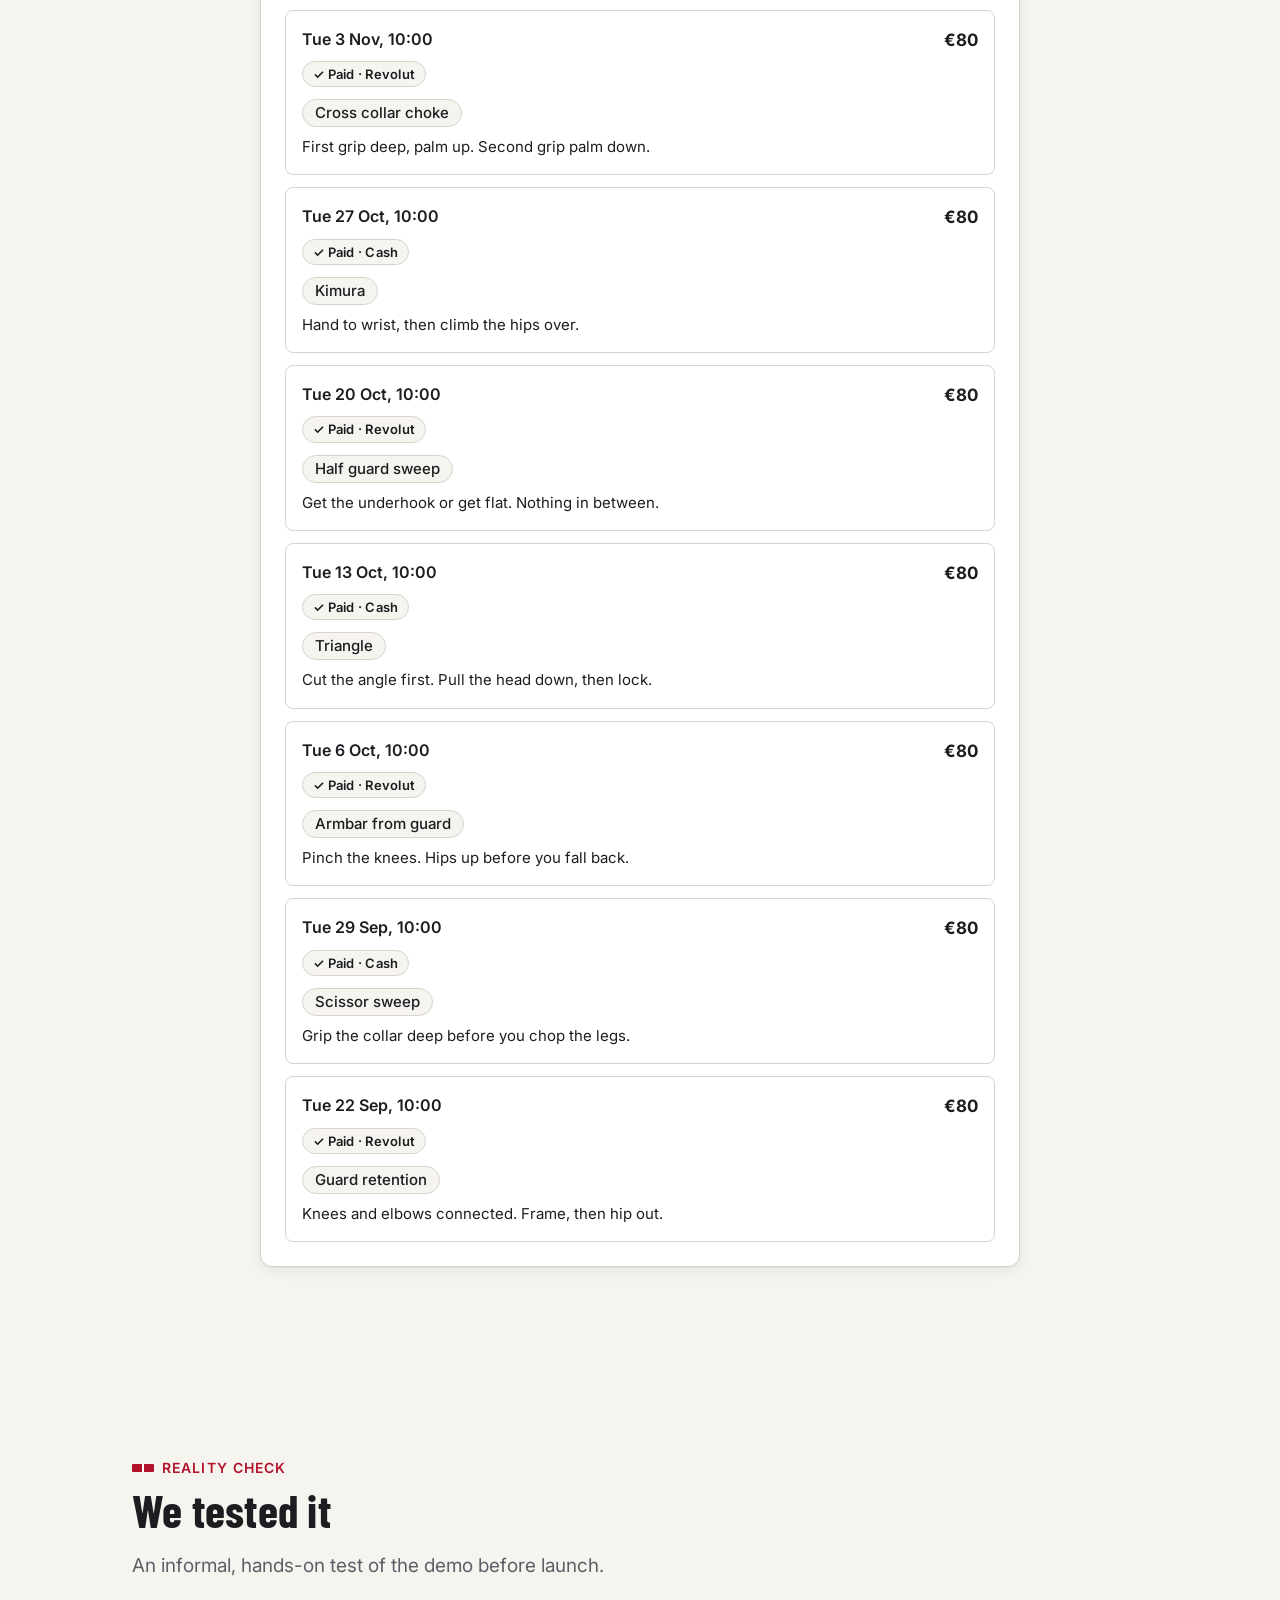
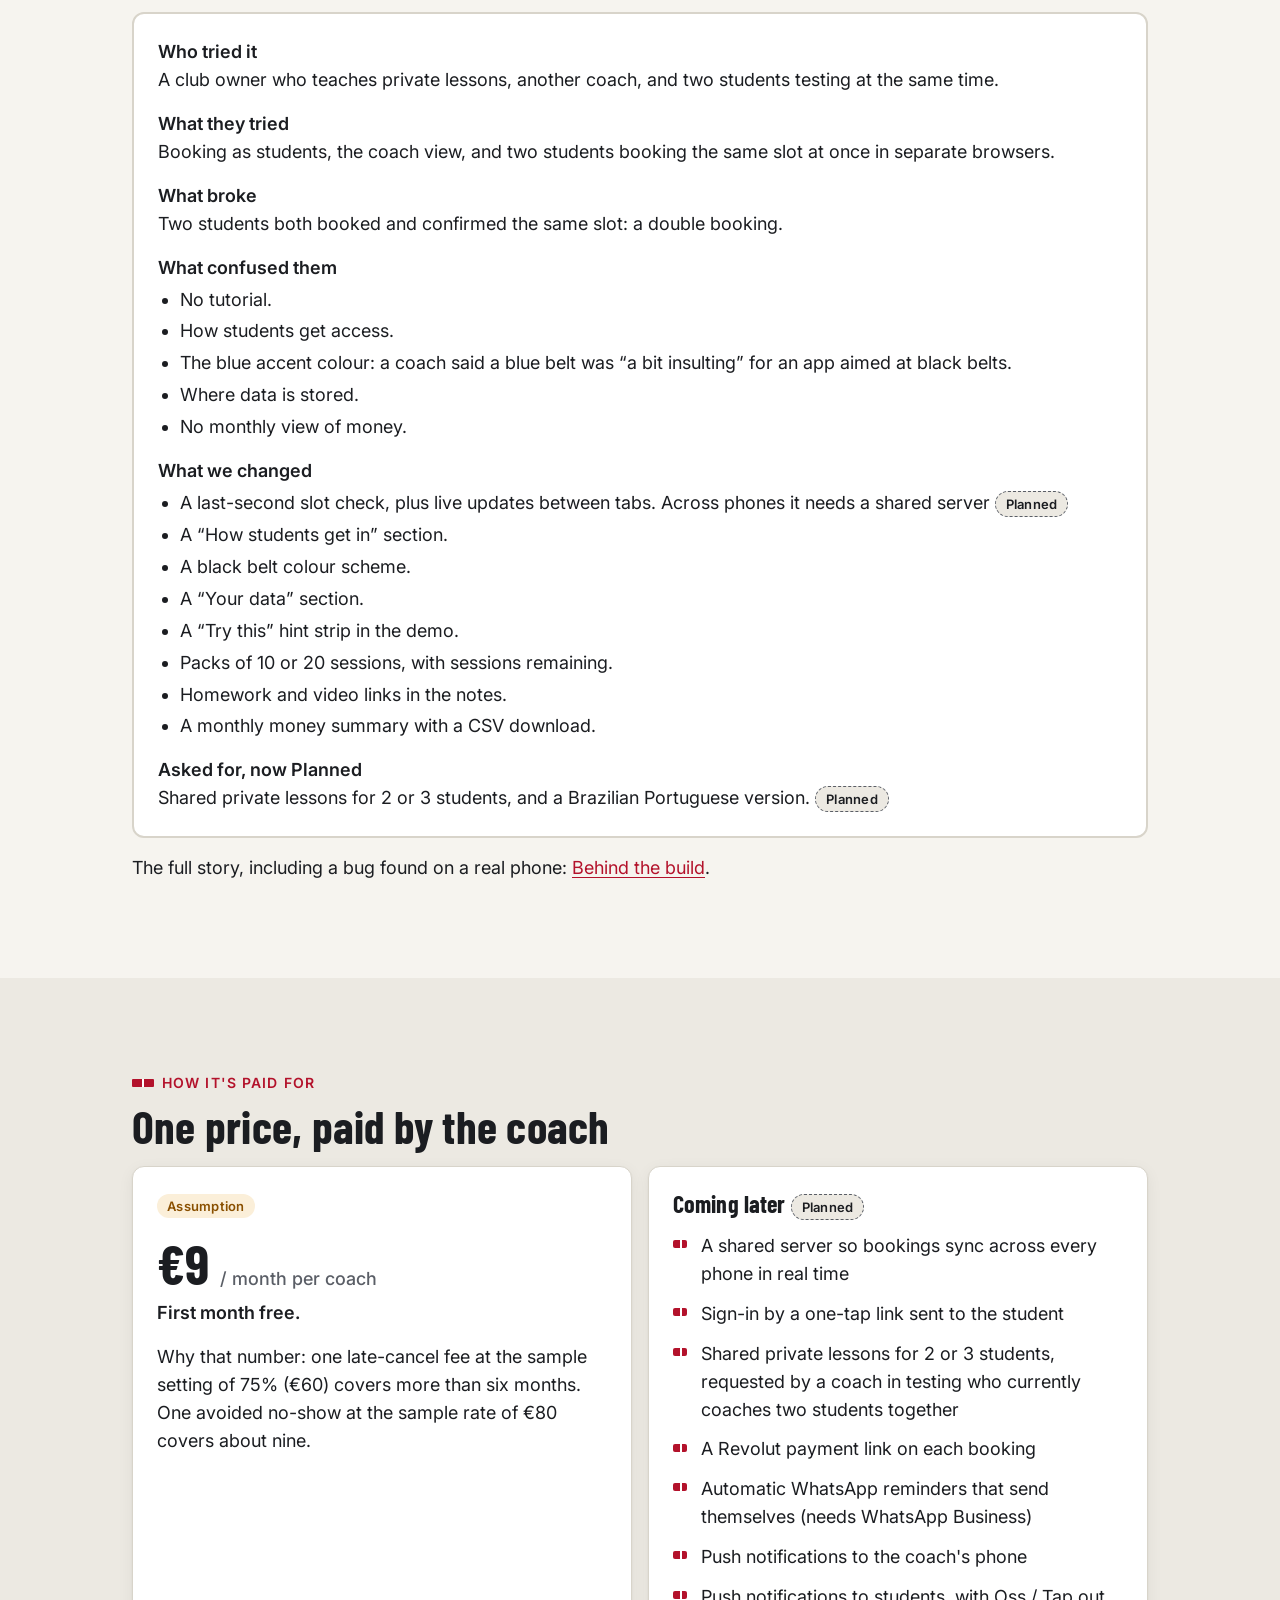
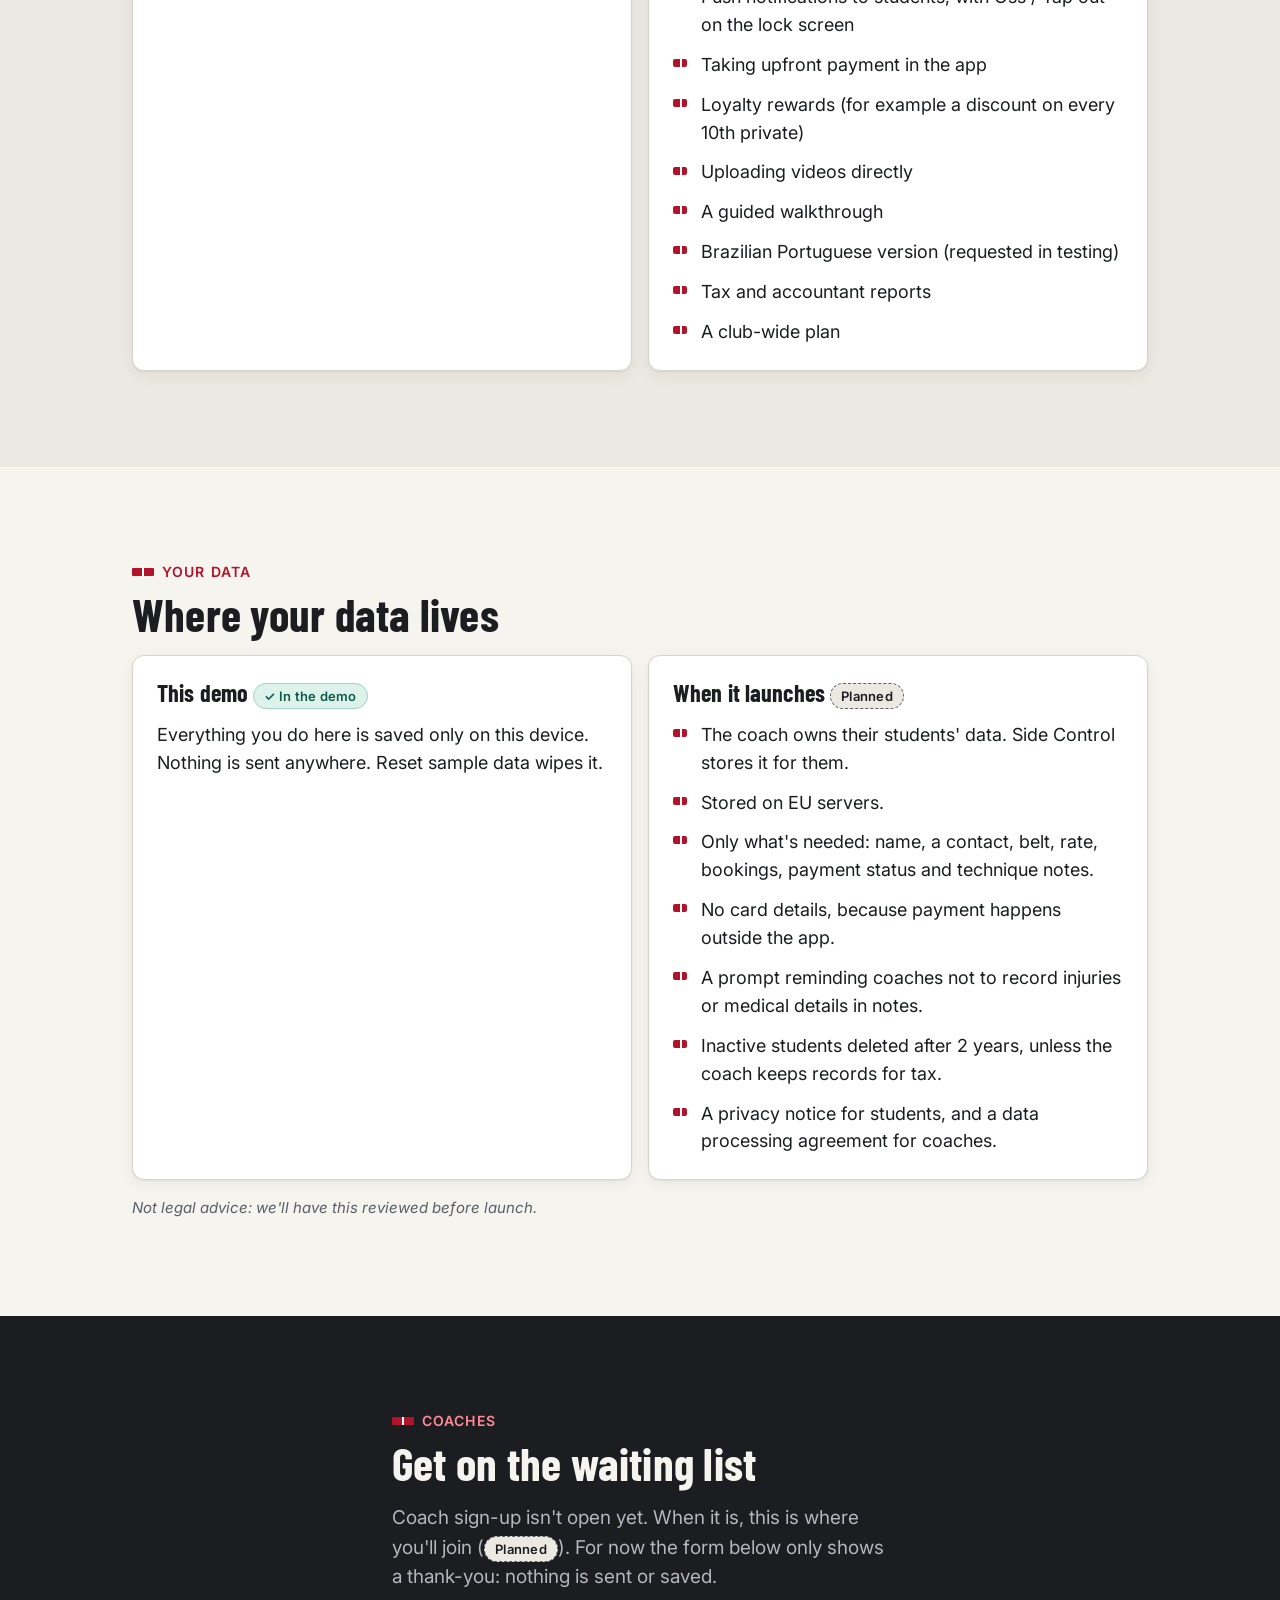
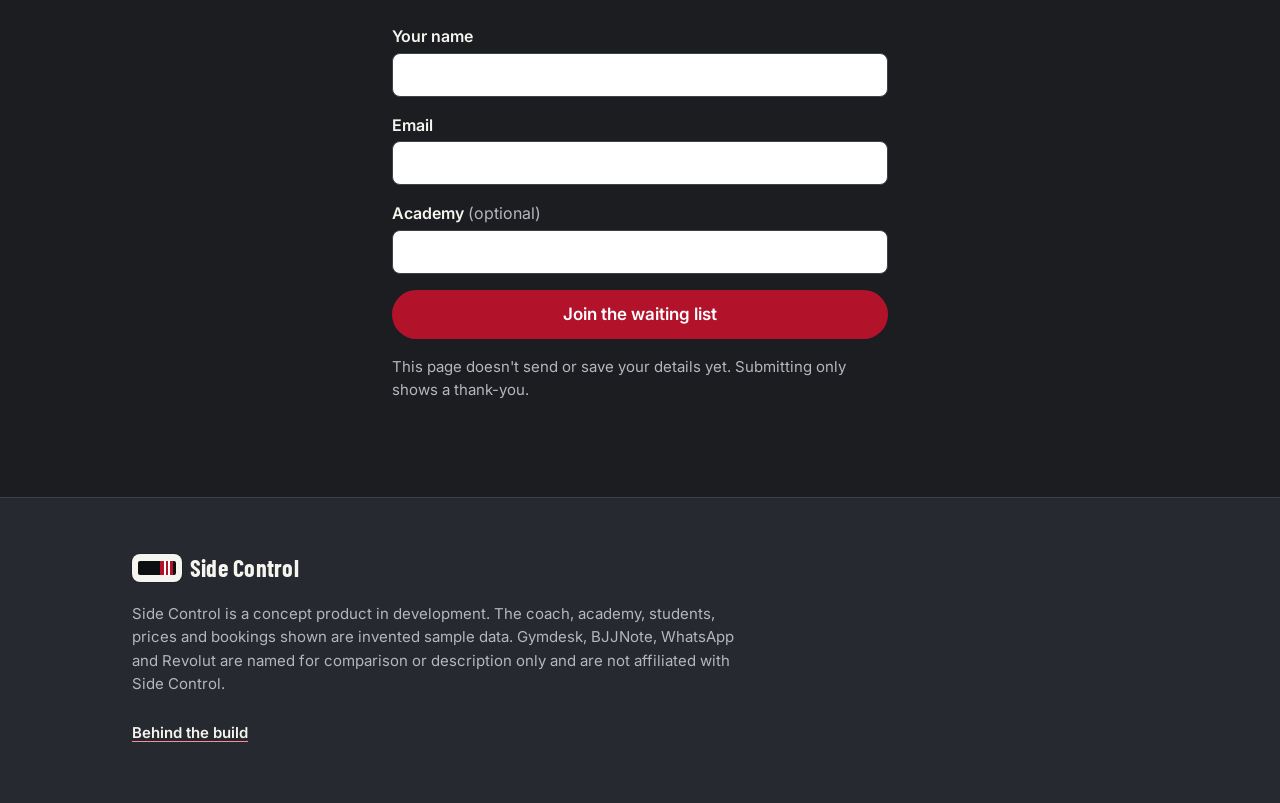
==== commit efd7ae0b: "Behind the build: remove How it was built and Prompts that mattered - Both sections and their conten" ====
--- a/index.html
+++ b/index.html
@@ -9,7 +9,7 @@
   <link rel="preconnect" href="https://fonts.googleapis.com">
   <link rel="preconnect" href="https://fonts.gstatic.com" crossorigin>
   <link href="https://fonts.googleapis.com/css2?family=Barlow+Condensed:wght@600;700&family=Inter:wght@400;500;600;700&display=swap" rel="stylesheet">
-  <link rel="stylesheet" href="styles.css?v=10">
+  <link rel="stylesheet" href="styles.css?v=11">
   <script>
     /* Safety net (old-style JS on purpose, so it runs on any browser):
        if the demo fails to start, say so inside the demo panel instead of leaving it blank. */
@@ -282,7 +282,7 @@
             <span class="tag tag--sample">Sample data</span>
             <button type="button" class="btn btn--small btn--quiet" id="reset-demo">Reset sample data</button>
           </div>
-          <p class="demo__disclaimer">Invented coach, academy, students and bookings. Prices are sample figures. <span class="demo__version">Page v10 · Demo v<span id="demo-version">(not loaded)</span></span></p>
+          <p class="demo__disclaimer">Invented coach, academy, students and bookings. Prices are sample figures. <span class="demo__version">Page v11 · Demo v<span id="demo-version">(not loaded)</span></span></p>
 
           <div class="demo__controls">
             <div class="toggle" role="group" aria-label="Choose a view">
@@ -449,6 +449,6 @@
     </div>
   </footer>
 
-  <script src="app.js?v=10" defer></script>
+  <script src="app.js?v=11" defer></script>
 </body>
 </html>
--- a/styles.css
+++ b/styles.css
@@ -1242,3 +1242,6 @@
 .samples__name:hover { background: var(--white); }
 .namebadges { display: flex; flex-wrap: wrap; gap: 4px; margin-top: 4px; }
 .namebadges .tag { font-size: 12px; padding: 1px 8px; }
+
+/* Behind the build: one-line "how it was built" in the intro */
+.notes-hero .howbuilt { margin-top: var(--s3); color: var(--on-dark); }
